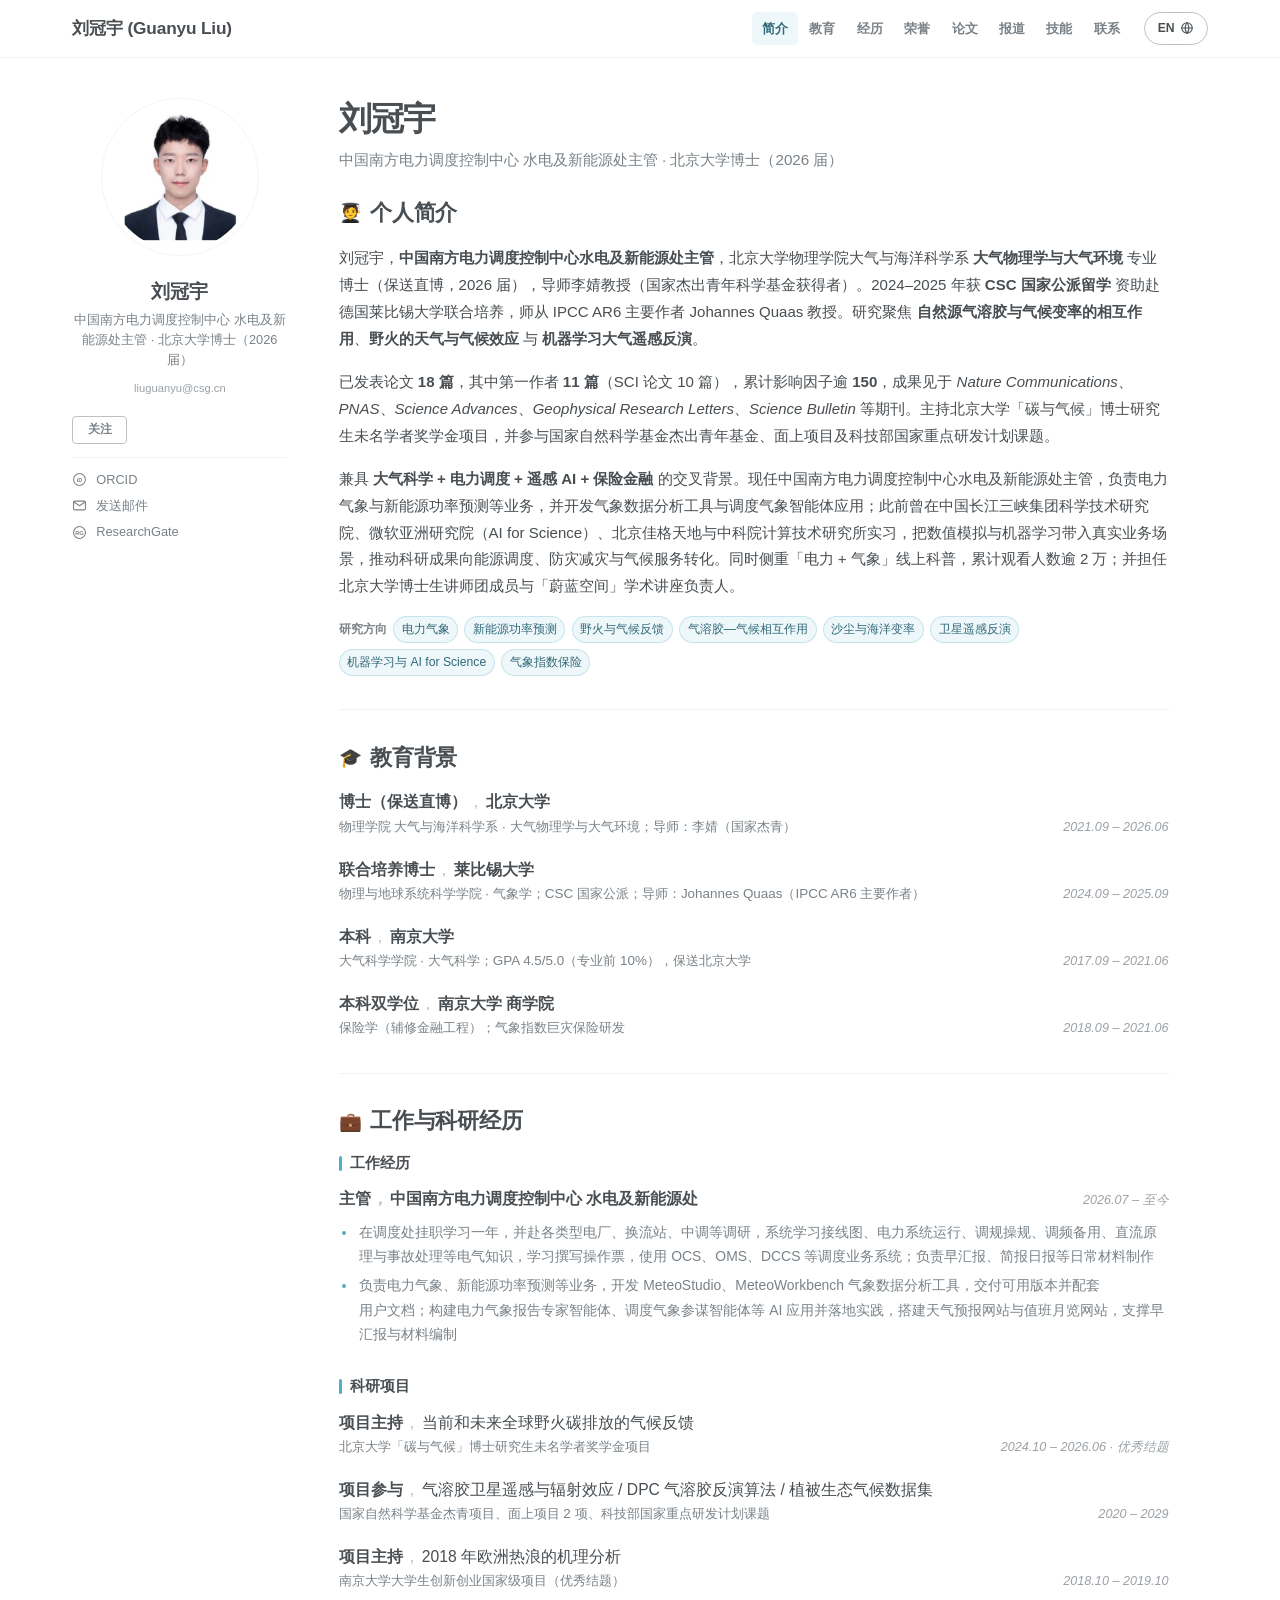
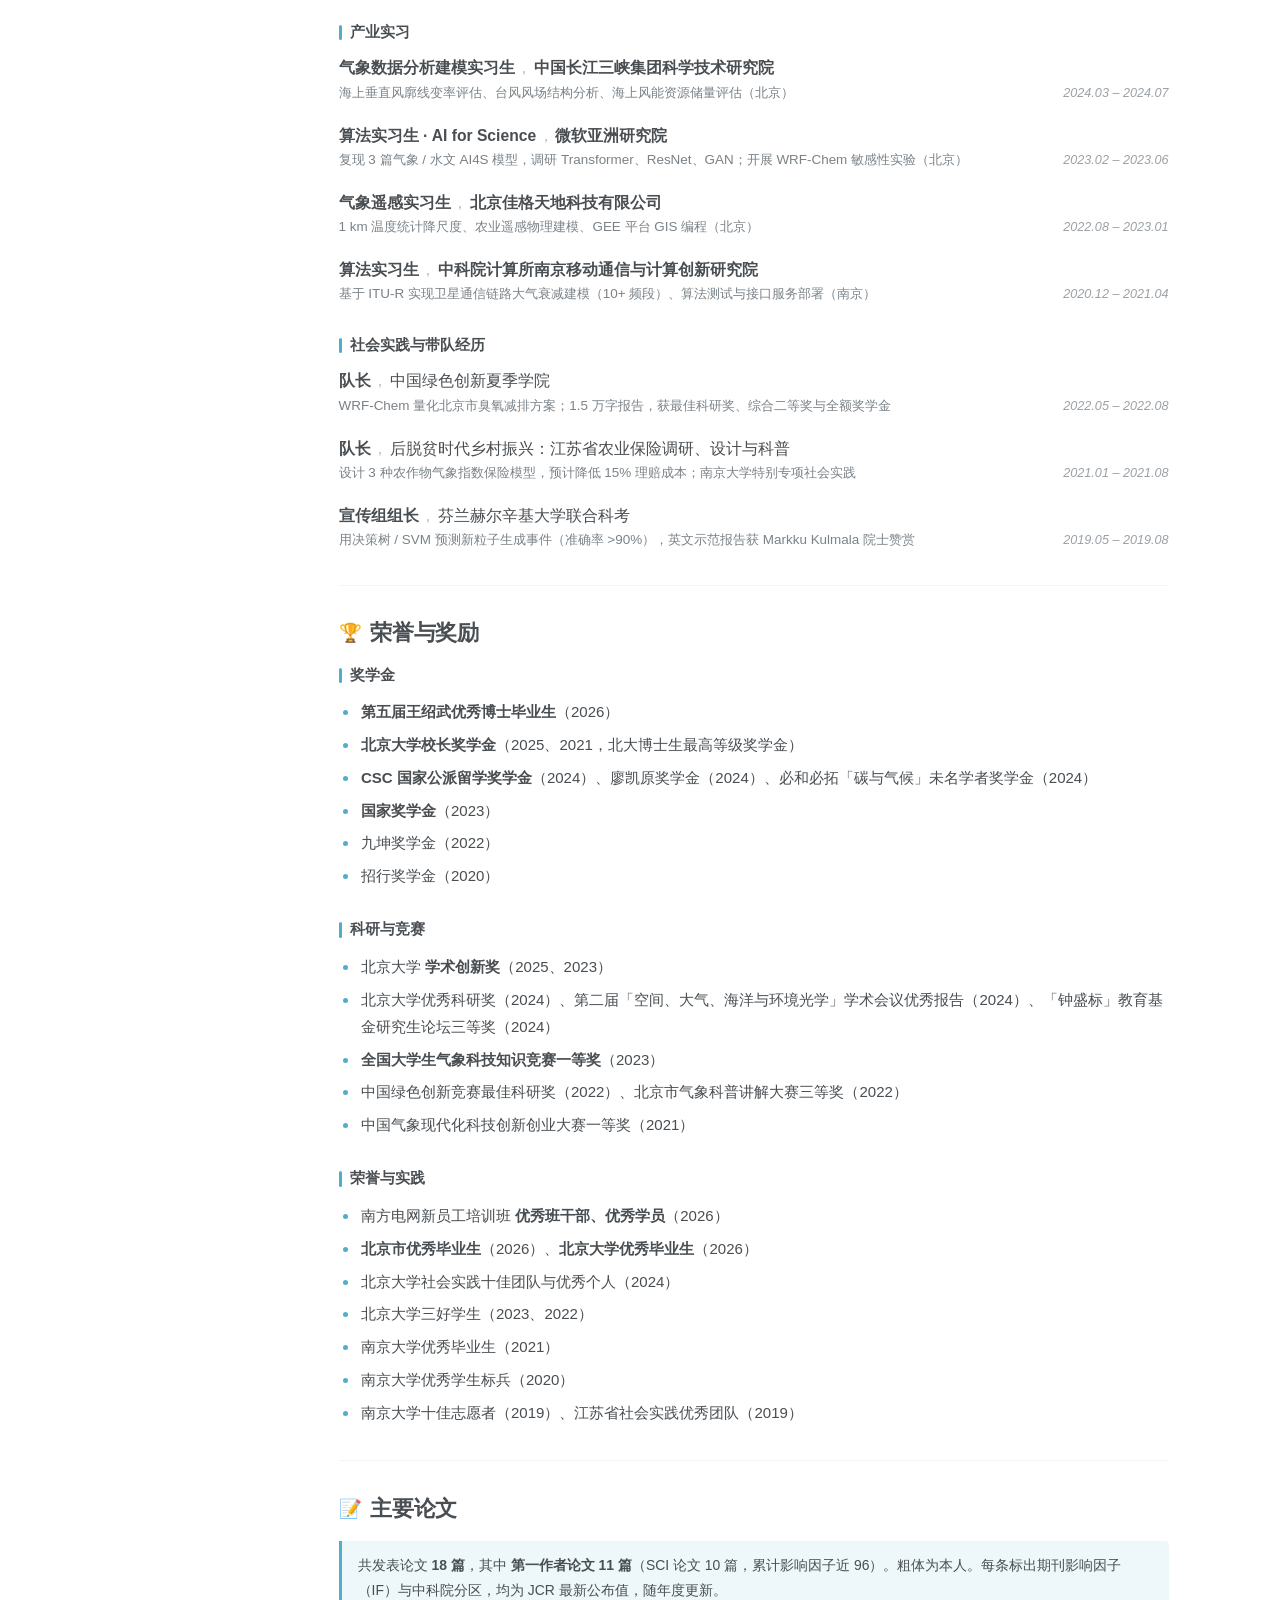
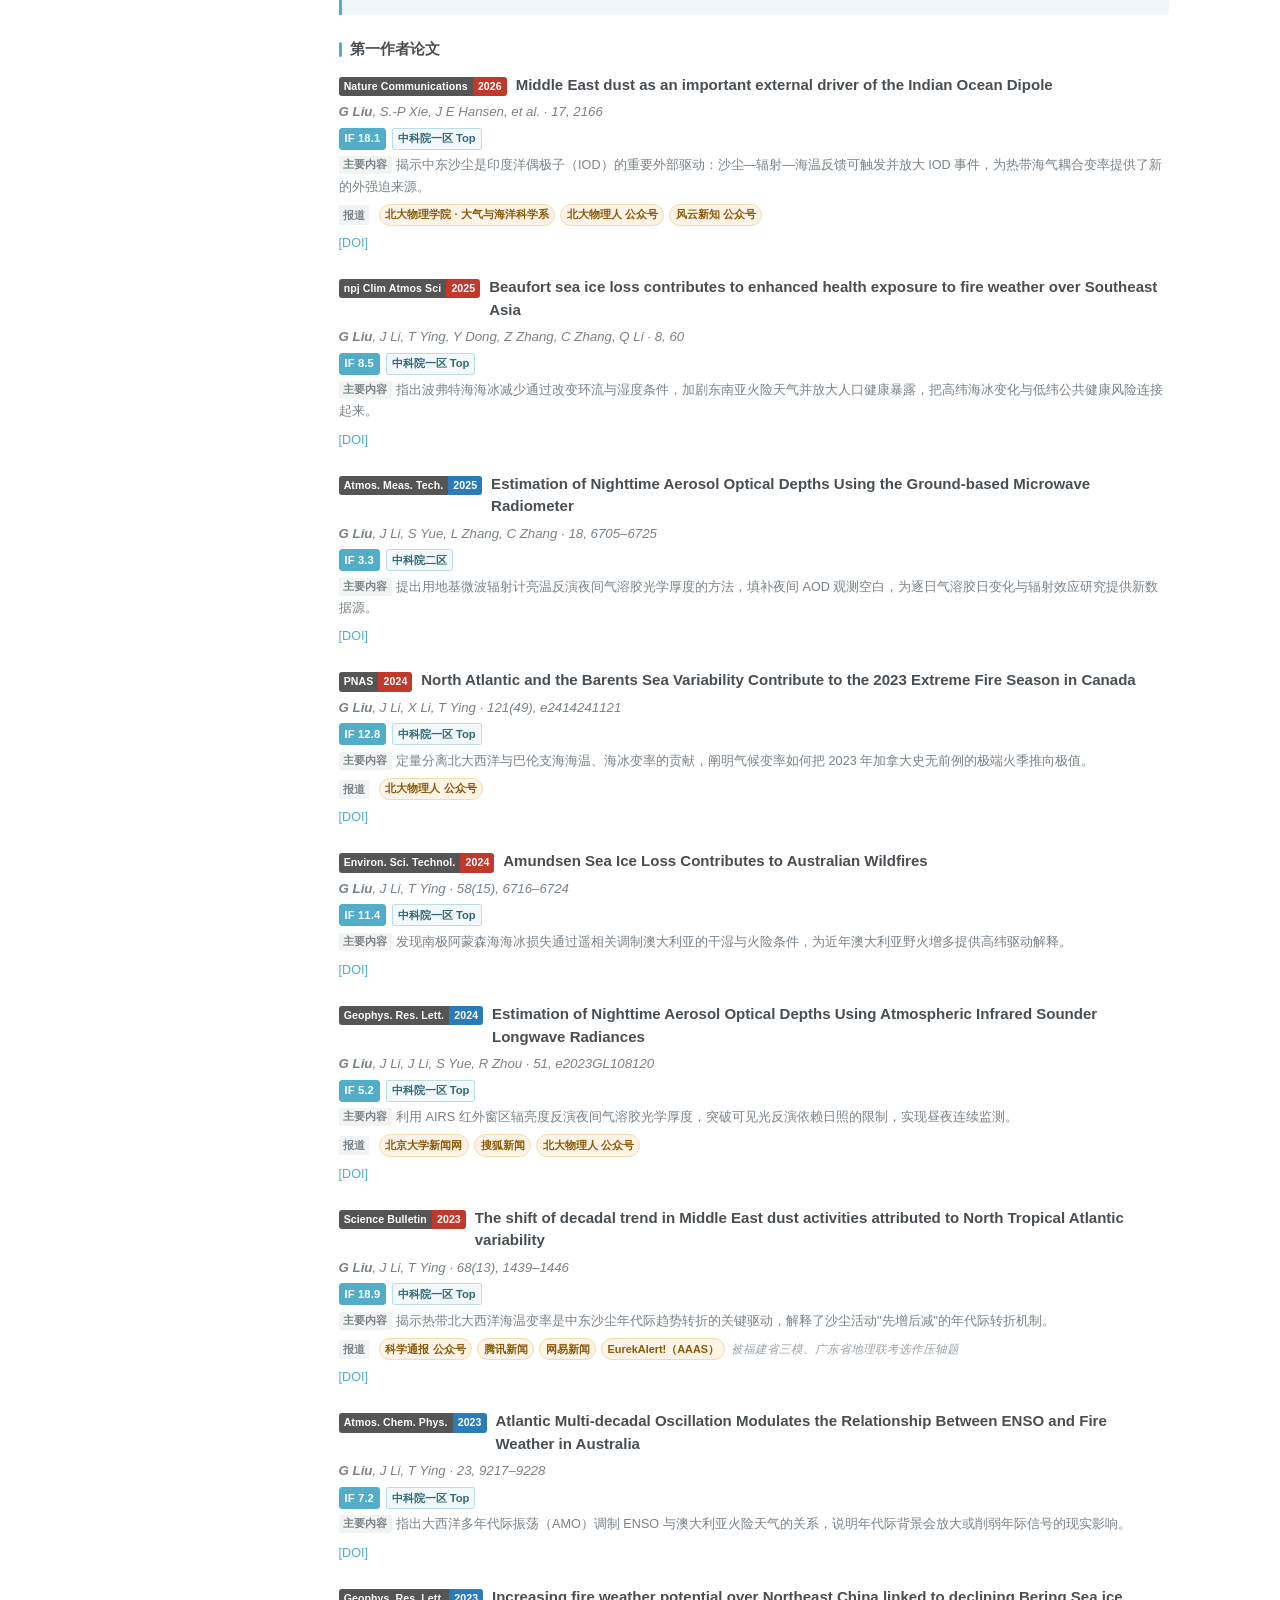
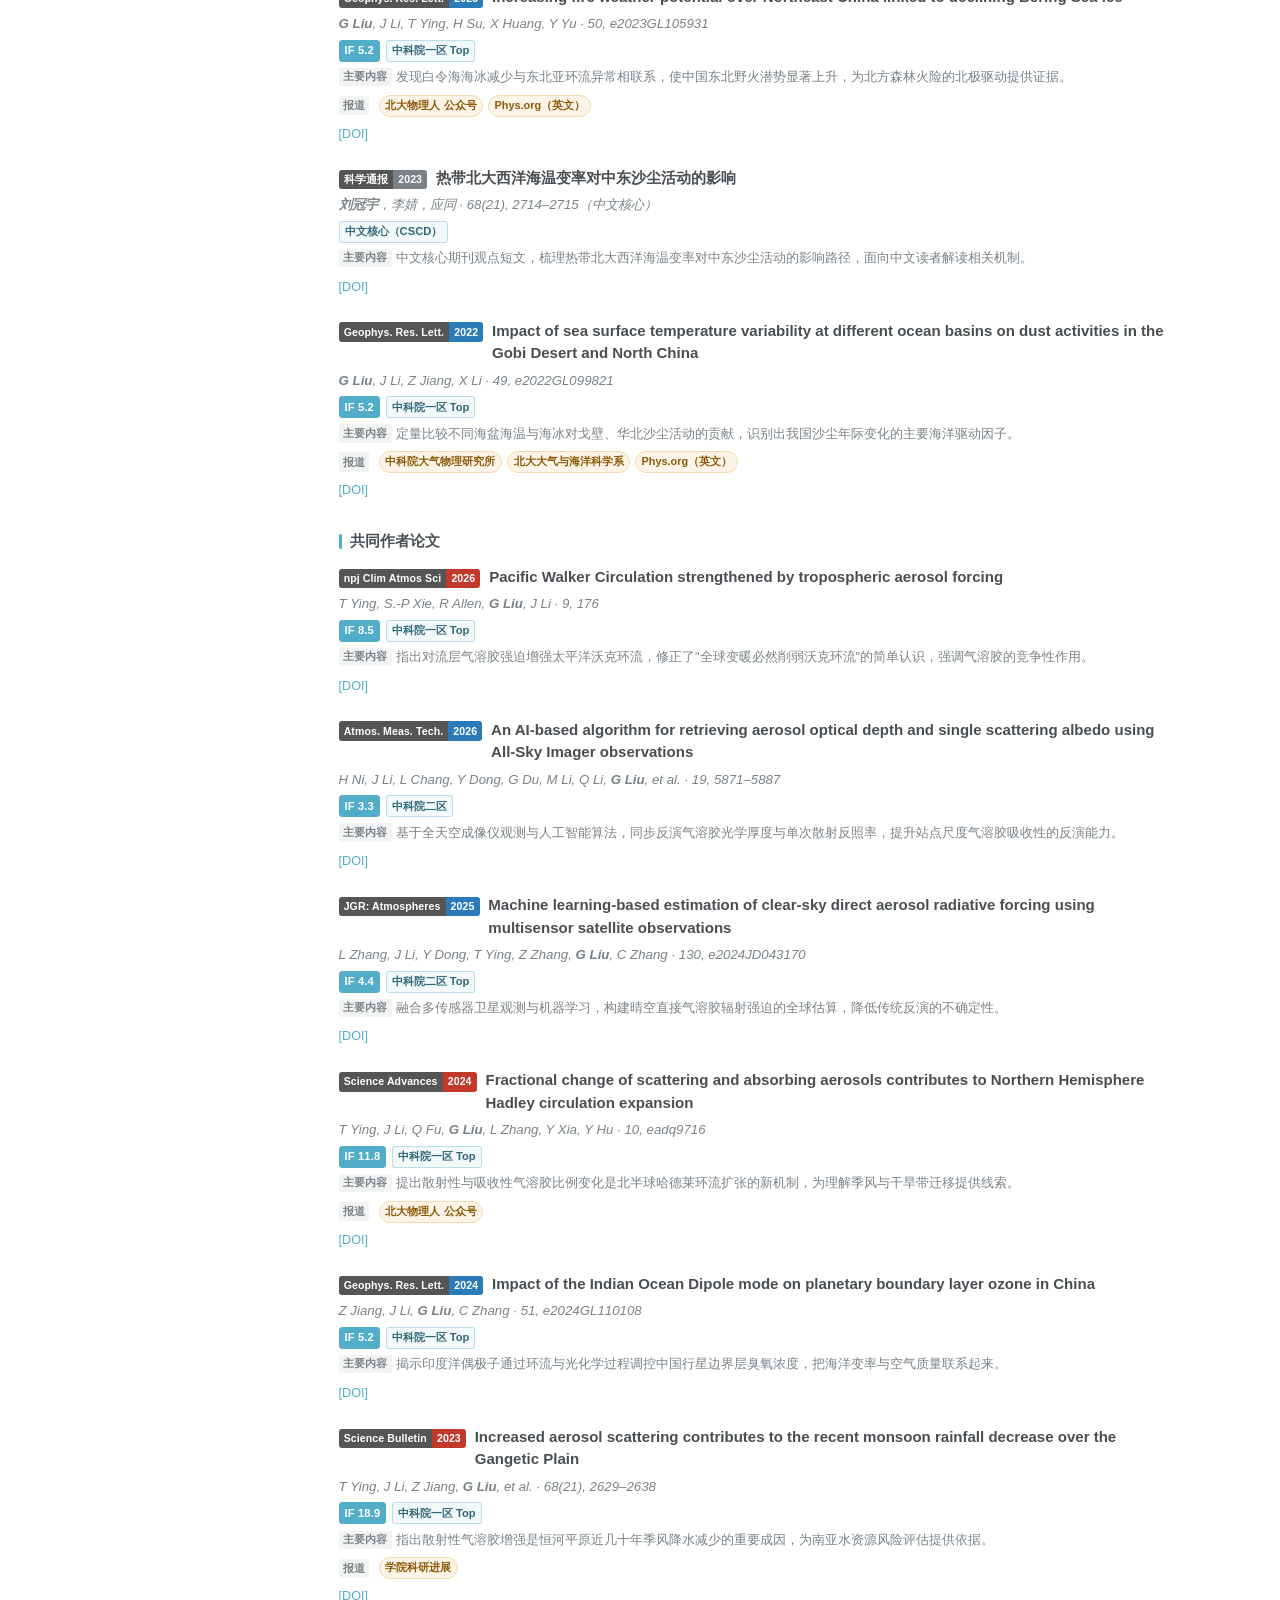
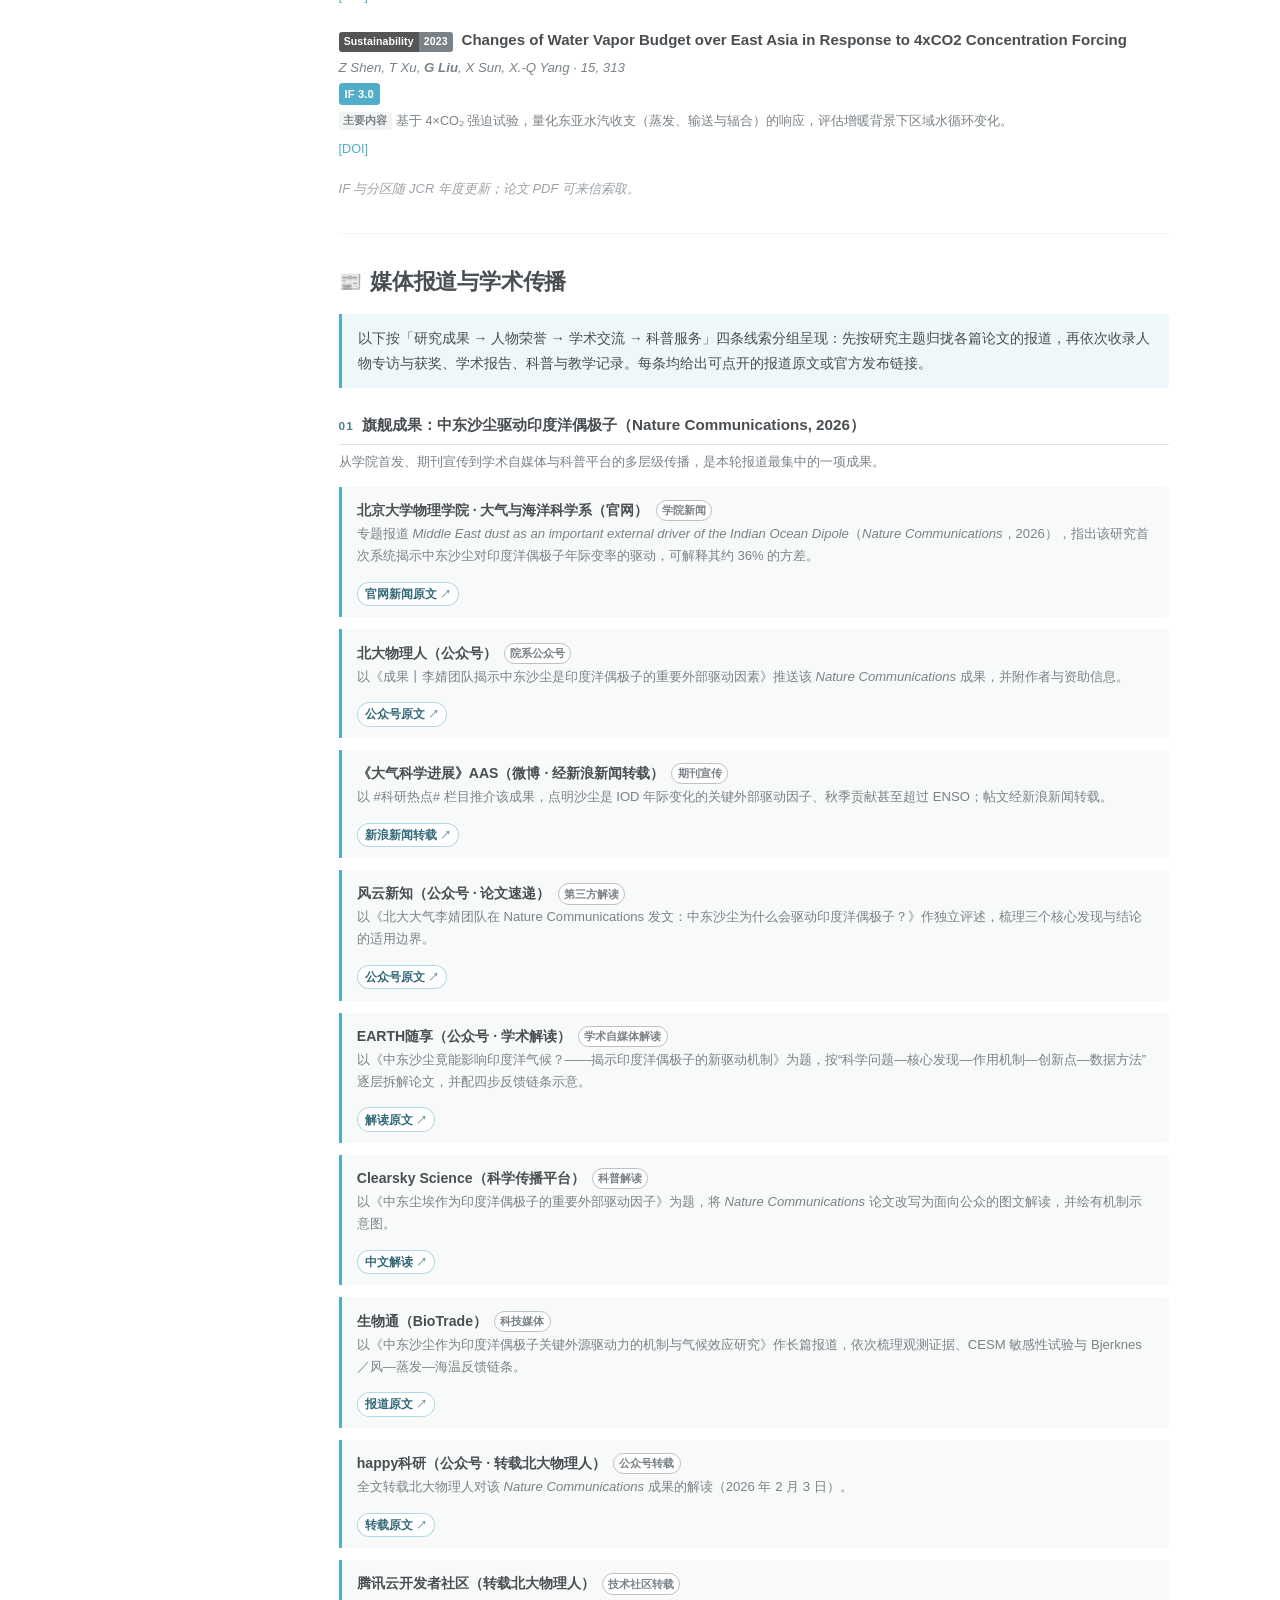
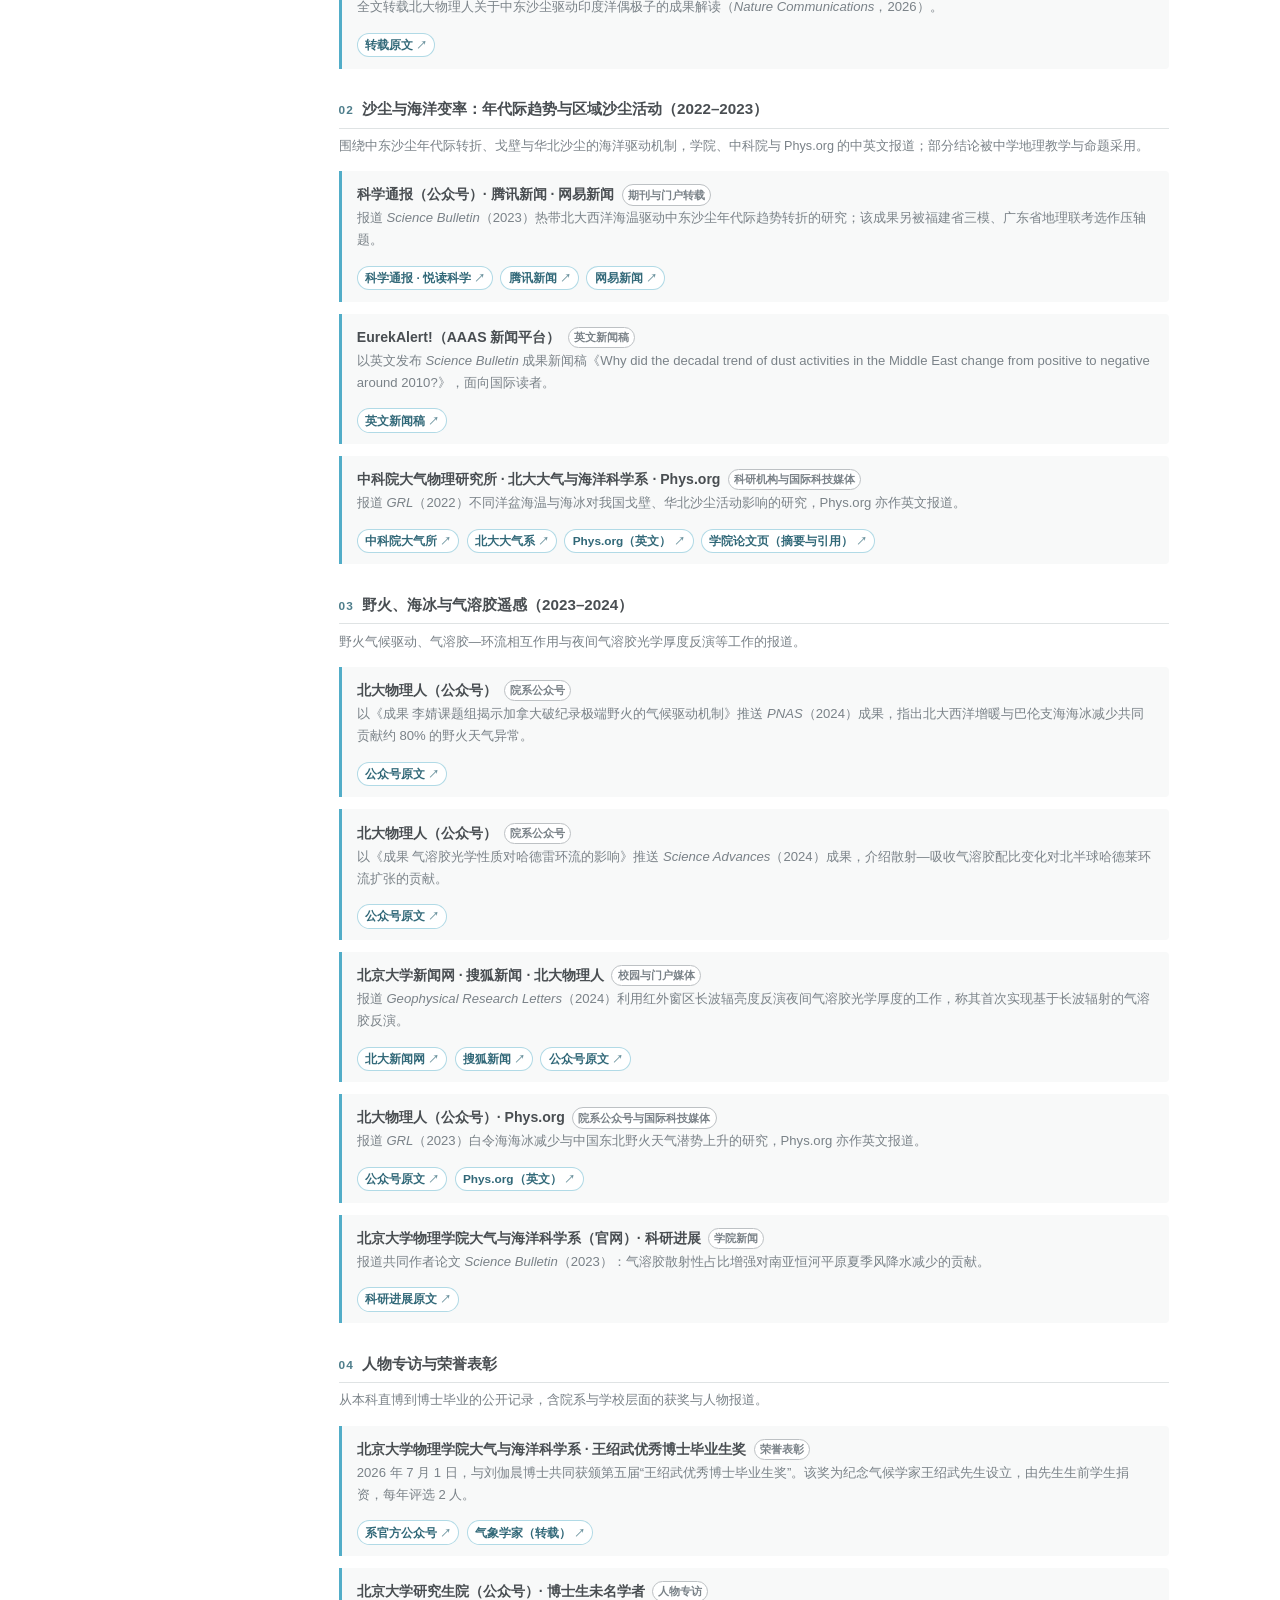
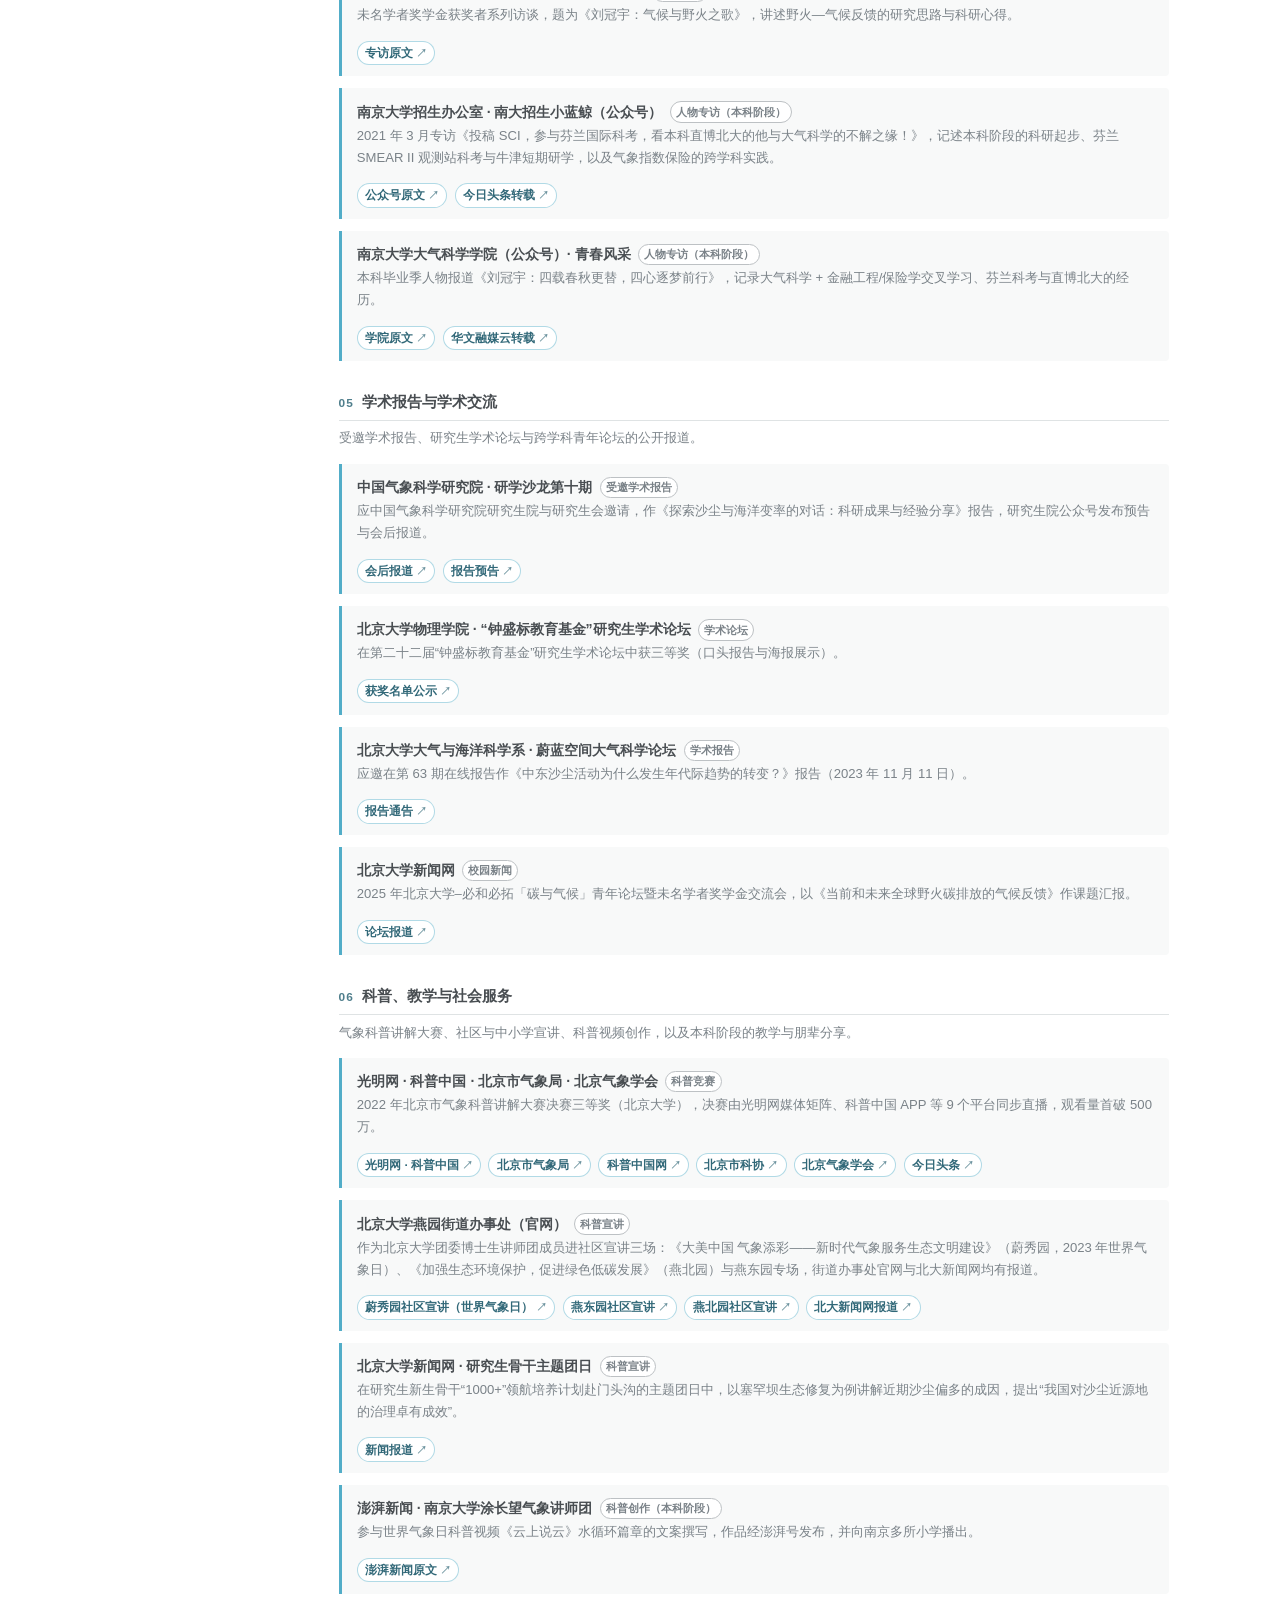
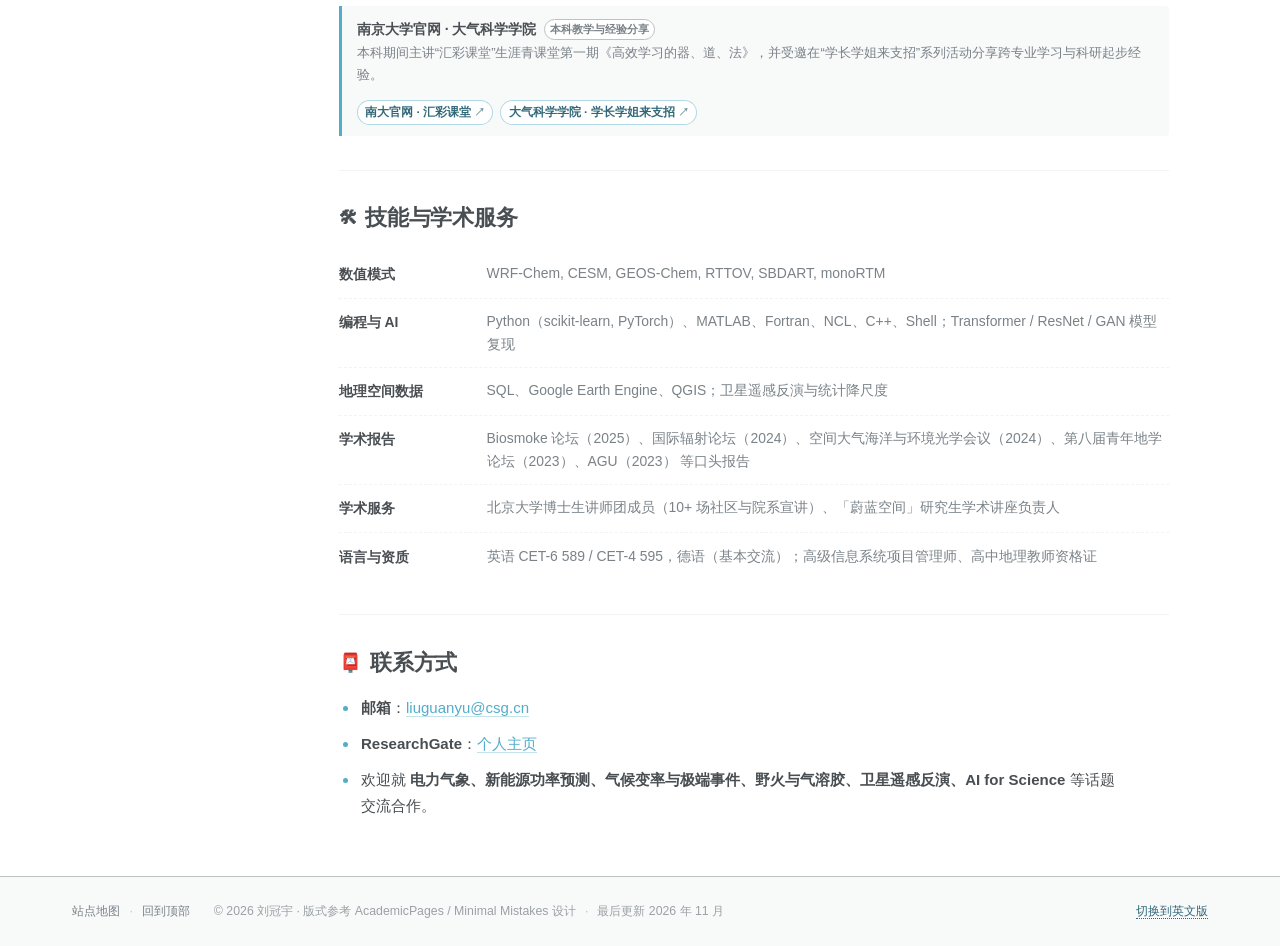
==== index.html @ e8639aae "Regroup media coverage into 6 themed sections; add AAS, BioTrade, EARTH explainer Media section now " ====
<!doctype html>
<html lang="zh-CN" data-lang="zh">
<head>
<meta charset="utf-8">
<meta name="viewport" content="width=device-width, initial-scale=1">
<title>刘冠宇 (Guanyu Liu) | 大气科学博士 · 电力气象与新能源功率预测 · 北京大学</title>
<meta name="description" content="刘冠宇，中国南方电力调度控制中心水电及新能源处主管，北京大学大气物理学与大气环境博士。研究电力气象、新能源功率预测、野火与气候反馈、气溶胶—气候相互作用、中东沙尘与印度洋偶极子、夜间气溶胶遥感反演与 AI for Science；在 Nature Communications、PNAS、Science Advances、Science Bulletin 等发表论文 18 篇。">
<meta name="author" content="刘冠宇 (Guanyu Liu)">
<meta name="keywords" content="刘冠宇, Guanyu Liu, 北京大学, 大气科学, 大气物理学, 中国南方电力调度控制中心, 南方电网, 电力气象, 新能源功率预测, 水电, 野火, 火险天气, 气溶胶, 沙尘, 中东沙尘, 印度洋偶极子, IOD, 气溶胶光学厚度, AOD, 单次散射反照率, 卫星遥感反演, 微波辐射计, 气候变化, 极端事件, 机器学习, 人工智能, AI for Science, 气象指数保险, 莱比锡大学, 南京大学">
<meta name="robots" content="index, follow, max-snippet:-1, max-image-preview:large">
<meta name="applicable-device" content="pc,mobile">
<link rel="alternate" hreflang="zh-CN" href="https://guanyuliu0818.github.io/resume/">
<link rel="alternate" hreflang="en" href="https://guanyuliu0818.github.io/resume/en.html">
<link rel="alternate" hreflang="x-default" href="https://guanyuliu0818.github.io/resume/">
<link rel="me" href="https://orcid.org/0000-0002-2202-4746">
<link rel="me" href="https://www.researchgate.net/profile/Guanyu-Liu-4?ev=hdr_xprf">
<link rel="canonical" href="https://guanyuliu0818.github.io/resume/">
<meta property="og:url" content="https://guanyuliu0818.github.io/resume/">
<meta property="og:image" content="https://guanyuliu0818.github.io/resume/assets/avatar.svg">
<meta name="twitter:image" content="https://guanyuliu0818.github.io/resume/assets/avatar.svg">
<meta property="og:type" content="profile">
<meta property="og:site_name" content="刘冠宇 (Guanyu Liu)">
<meta property="og:locale" content="zh_CN">
<meta property="og:locale:alternate" content="en_US">
<meta property="og:title" content="刘冠宇 (Guanyu Liu) | 大气科学博士 · 电力气象与新能源功率预测 · 北京大学">
<meta property="og:description" content="刘冠宇，中国南方电力调度控制中心水电及新能源处主管，北京大学大气物理学与大气环境博士。研究电力气象、新能源功率预测、野火与气候反馈、气溶胶—气候相互作用、中东沙尘与印度洋偶极子、夜间气溶胶遥感反演与 AI for Science；在 Nature Communications、PNAS、Science Advances、Science Bulletin 等发表论文 18 篇。">
<meta property="profile:first_name" content="冠宇">
<meta property="profile:last_name" content="刘">
<meta name="twitter:card" content="summary">
<meta name="twitter:title" content="刘冠宇 (Guanyu Liu) | 大气科学博士 · 电力气象与新能源功率预测 · 北京大学">
<meta name="twitter:description" content="刘冠宇，中国南方电力调度控制中心水电及新能源处主管，北京大学大气物理学与大气环境博士。研究电力气象、新能源功率预测、野火与气候反馈、气溶胶—气候相互作用、中东沙尘与印度洋偶极子、夜间气溶胶遥感反演与 AI for Science；在 Nature Communications、PNAS、Science Advances、Science Bulletin 等发表论文 18 篇。">
<link rel="icon" type="image/svg+xml" href="assets/favicon.svg">
<link rel="stylesheet" href="assets/style.css">
<script type="application/ld+json">{"@context":"https://schema.org","@type":"Person","@id":"https://guanyuliu0818.github.io/resume/#person","name":"刘冠宇","alternateName":"Guanyu Liu","description":"刘冠宇，中国南方电力调度控制中心水电及新能源处主管，北京大学大气物理学与大气环境博士。研究电力气象、新能源功率预测、野火与气候反馈、气溶胶—气候相互作用、中东沙尘与印度洋偶极子、夜间气溶胶遥感反演与 AI for Science；在 Nature Communications、PNAS、Science Advances、Science Bulletin 等发表论文 18 篇。","jobTitle":"水电及新能源处主管","affiliation":{"@type":"Organization","name":"中国南方电力调度控制中心"},"worksFor":{"@type":"Organization","name":"中国南方电力调度控制中心"},"alumniOf":[{"@type":"CollegeOrUniversity","name":"北京大学"},{"@type":"CollegeOrUniversity","name":"莱比锡大学"},{"@type":"CollegeOrUniversity","name":"南京大学"},{"@type":"CollegeOrUniversity","name":"南京大学 商学院"}],"knowsAbout":["Power meteorology","Renewable-energy power forecasting","Atmospheric physics","Wildfire and climate feedbacks","Aerosol-climate interactions","Satellite remote sensing","Machine learning","AI for Science"],"sameAs":["https://orcid.org/0000-0002-2202-4746","https://www.researchgate.net/profile/Guanyu-Liu-4?ev=hdr_xprf"],"email":"mailto:liuguanyu@csg.cn","url":"https://guanyuliu0818.github.io/resume/","image":"https://guanyuliu0818.github.io/resume/assets/avatar.svg","award":["第五届王绍武优秀博士毕业生（2026）","北京大学校长奖学金（2025、2021）","国家奖学金（2023）","北京市优秀毕业生（2026）"]}</script>
<script type="application/ld+json">{"@context":"https://schema.org","@type":"ItemList","name":"论文成果","numberOfItems":18,"itemListElement":[{"@type":"ScholarlyArticle","position":1,"name":"Middle East dust as an important external driver of the Indian Ocean Dipole","headline":"Middle East dust as an important external driver of the Indian Ocean Dipole","author":{"@type":"Person","name":"刘冠宇"},"isPartOf":{"@type":"Periodical","name":"Nature Communications"},"datePublished":"2026","abstract":"揭示中东沙尘是印度洋偶极子（IOD）的重要外部驱动：沙尘—辐射—海温反馈可触发并放大 IOD 事件，为热带海气耦合变率提供了新的外强迫来源。","identifier":"https://doi.org/10.1038/s41467-026-68842-1","url":"https://doi.org/10.1038/s41467-026-68842-1","sameAs":"https://doi.org/10.1038/s41467-026-68842-1","additionalProperty":{"@type":"PropertyValue","name":"Impact Factor","value":"18.1"}},{"@type":"ScholarlyArticle","position":2,"name":"Beaufort sea ice loss contributes to enhanced health exposure to fire weather over Southeast Asia","headline":"Beaufort sea ice loss contributes to enhanced health exposure to fire weather over Southeast Asia","author":{"@type":"Person","name":"刘冠宇"},"isPartOf":{"@type":"Periodical","name":"npj Clim Atmos Sci"},"datePublished":"2025","abstract":"指出波弗特海海冰减少通过改变环流与湿度条件，加剧东南亚火险天气并放大人口健康暴露，把高纬海冰变化与低纬公共健康风险连接起来。","identifier":"https://doi.org/10.1038/s41612-025-00954-9","url":"https://doi.org/10.1038/s41612-025-00954-9","sameAs":"https://doi.org/10.1038/s41612-025-00954-9","additionalProperty":{"@type":"PropertyValue","name":"Impact Factor","value":"8.5"}},{"@type":"ScholarlyArticle","position":3,"name":"Estimation of Nighttime Aerosol Optical Depths Using the Ground-based Microwave Radiometer","headline":"Estimation of Nighttime Aerosol Optical Depths Using the Ground-based Microwave Radiometer","author":{"@type":"Person","name":"刘冠宇"},"isPartOf":{"@type":"Periodical","name":"Atmos. Meas. Tech."},"datePublished":"2025","abstract":"提出用地基微波辐射计亮温反演夜间气溶胶光学厚度的方法，填补夜间 AOD 观测空白，为逐日气溶胶日变化与辐射效应研究提供新数据源。","identifier":"https://doi.org/10.5194/amt-18-6705-2025","url":"https://doi.org/10.5194/amt-18-6705-2025","sameAs":"https://doi.org/10.5194/amt-18-6705-2025","additionalProperty":{"@type":"PropertyValue","name":"Impact Factor","value":"3.3"}},{"@type":"ScholarlyArticle","position":4,"name":"North Atlantic and the Barents Sea Variability Contribute to the 2023 Extreme Fire Season in Canada","headline":"North Atlantic and the Barents Sea Variability Contribute to the 2023 Extreme Fire Season in Canada","author":{"@type":"Person","name":"刘冠宇"},"isPartOf":{"@type":"Periodical","name":"PNAS"},"datePublished":"2024","abstract":"定量分离北大西洋与巴伦支海海温、海冰变率的贡献，阐明气候变率如何把 2023 年加拿大史无前例的极端火季推向极值。","identifier":"https://doi.org/10.1073/pnas.2414241121","url":"https://doi.org/10.1073/pnas.2414241121","sameAs":"https://doi.org/10.1073/pnas.2414241121","additionalProperty":{"@type":"PropertyValue","name":"Impact Factor","value":"12.8"}},{"@type":"ScholarlyArticle","position":5,"name":"Amundsen Sea Ice Loss Contributes to Australian Wildfires","headline":"Amundsen Sea Ice Loss Contributes to Australian Wildfires","author":{"@type":"Person","name":"刘冠宇"},"isPartOf":{"@type":"Periodical","name":"Environ. Sci. Technol."},"datePublished":"2024","abstract":"发现南极阿蒙森海海冰损失通过遥相关调制澳大利亚的干湿与火险条件，为近年澳大利亚野火增多提供高纬驱动解释。","identifier":"https://doi.org/10.1021/acs.est.4c00051","url":"https://doi.org/10.1021/acs.est.4c00051","sameAs":"https://doi.org/10.1021/acs.est.4c00051","additionalProperty":{"@type":"PropertyValue","name":"Impact Factor","value":"11.4"}},{"@type":"ScholarlyArticle","position":6,"name":"Estimation of Nighttime Aerosol Optical Depths Using Atmospheric Infrared Sounder Longwave Radiances","headline":"Estimation of Nighttime Aerosol Optical Depths Using Atmospheric Infrared Sounder Longwave Radiances","author":{"@type":"Person","name":"刘冠宇"},"isPartOf":{"@type":"Periodical","name":"Geophys. Res. Lett."},"datePublished":"2024","abstract":"利用 AIRS 红外窗区辐亮度反演夜间气溶胶光学厚度，突破可见光反演依赖日照的限制，实现昼夜连续监测。","identifier":"https://doi.org/10.1029/2023GL108120","url":"https://doi.org/10.1029/2023GL108120","sameAs":"https://doi.org/10.1029/2023GL108120","additionalProperty":{"@type":"PropertyValue","name":"Impact Factor","value":"5.2"}},{"@type":"ScholarlyArticle","position":7,"name":"The shift of decadal trend in Middle East dust activities attributed to North Tropical Atlantic variability","headline":"The shift of decadal trend in Middle East dust activities attributed to North Tropical Atlantic variability","author":{"@type":"Person","name":"刘冠宇"},"isPartOf":{"@type":"Periodical","name":"Science Bulletin"},"datePublished":"2023","abstract":"揭示热带北大西洋海温变率是中东沙尘年代际趋势转折的关键驱动，解释了沙尘活动\"先增后减\"的年代际转折机制。","identifier":"https://doi.org/10.1016/j.scib.2023.05.031","url":"https://doi.org/10.1016/j.scib.2023.05.031","sameAs":"https://doi.org/10.1016/j.scib.2023.05.031","additionalProperty":{"@type":"PropertyValue","name":"Impact Factor","value":"18.9"}},{"@type":"ScholarlyArticle","position":8,"name":"Atlantic Multi-decadal Oscillation Modulates the Relationship Between ENSO and Fire Weather in Australia","headline":"Atlantic Multi-decadal Oscillation Modulates the Relationship Between ENSO and Fire Weather in Australia","author":{"@type":"Person","name":"刘冠宇"},"isPartOf":{"@type":"Periodical","name":"Atmos. Chem. Phys."},"datePublished":"2023","abstract":"指出大西洋多年代际振荡（AMO）调制 ENSO 与澳大利亚火险天气的关系，说明年代际背景会放大或削弱年际信号的现实影响。","identifier":"https://doi.org/10.5194/acp-23-9217-2023","url":"https://doi.org/10.5194/acp-23-9217-2023","sameAs":"https://doi.org/10.5194/acp-23-9217-2023","additionalProperty":{"@type":"PropertyValue","name":"Impact Factor","value":"7.2"}},{"@type":"ScholarlyArticle","position":9,"name":"Increasing fire weather potential over Northeast China linked to declining Bering Sea ice","headline":"Increasing fire weather potential over Northeast China linked to declining Bering Sea ice","author":{"@type":"Person","name":"刘冠宇"},"isPartOf":{"@type":"Periodical","name":"Geophys. Res. Lett."},"datePublished":"2023","abstract":"发现白令海海冰减少与东北亚环流异常相联系，使中国东北野火潜势显著上升，为北方森林火险的北极驱动提供证据。","identifier":"https://doi.org/10.1029/2023GL105931","url":"https://doi.org/10.1029/2023GL105931","sameAs":"https://doi.org/10.1029/2023GL105931","additionalProperty":{"@type":"PropertyValue","name":"Impact Factor","value":"5.2"}},{"@type":"ScholarlyArticle","position":10,"name":"热带北大西洋海温变率对中东沙尘活动的影响","headline":"热带北大西洋海温变率对中东沙尘活动的影响","author":{"@type":"Person","name":"刘冠宇"},"isPartOf":{"@type":"Periodical","name":"科学通报"},"datePublished":"2023","abstract":"中文核心期刊观点短文，梳理热带北大西洋海温变率对中东沙尘活动的影响路径，面向中文读者解读相关机制。","identifier":"https://doi.org/10.1360/tb-2023-0457","url":"https://doi.org/10.1360/tb-2023-0457","sameAs":"https://doi.org/10.1360/tb-2023-0457"},{"@type":"ScholarlyArticle","position":11,"name":"Impact of sea surface temperature variability at different ocean basins on dust activities in the Gobi Desert and North China","headline":"Impact of sea surface temperature variability at different ocean basins on dust activities in the Gobi Desert and North China","author":{"@type":"Person","name":"刘冠宇"},"isPartOf":{"@type":"Periodical","name":"Geophys. Res. Lett."},"datePublished":"2022","abstract":"定量比较不同海盆海温与海冰对戈壁、华北沙尘活动的贡献，识别出我国沙尘年际变化的主要海洋驱动因子。","identifier":"https://doi.org/10.1029/2022GL099821","url":"https://doi.org/10.1029/2022GL099821","sameAs":"https://doi.org/10.1029/2022GL099821","additionalProperty":{"@type":"PropertyValue","name":"Impact Factor","value":"5.2"}},{"@type":"ScholarlyArticle","position":12,"name":"Pacific Walker Circulation strengthened by tropospheric aerosol forcing","headline":"Pacific Walker Circulation strengthened by tropospheric aerosol forcing","author":{"@type":"Person","name":"刘冠宇"},"isPartOf":{"@type":"Periodical","name":"npj Clim Atmos Sci"},"datePublished":"2026","abstract":"指出对流层气溶胶强迫增强太平洋沃克环流，修正了\"全球变暖必然削弱沃克环流\"的简单认识，强调气溶胶的竞争性作用。","identifier":"https://doi.org/10.1038/s41612-026-01442-4","url":"https://doi.org/10.1038/s41612-026-01442-4","sameAs":"https://doi.org/10.1038/s41612-026-01442-4","additionalProperty":{"@type":"PropertyValue","name":"Impact Factor","value":"8.5"}},{"@type":"ScholarlyArticle","position":13,"name":"An AI-based algorithm for retrieving aerosol optical depth and single scattering albedo using All-Sky Imager observations","headline":"An AI-based algorithm for retrieving aerosol optical depth and single scattering albedo using All-Sky Imager observations","author":{"@type":"Person","name":"刘冠宇"},"isPartOf":{"@type":"Periodical","name":"Atmos. Meas. Tech."},"datePublished":"2026","abstract":"基于全天空成像仪观测与人工智能算法，同步反演气溶胶光学厚度与单次散射反照率，提升站点尺度气溶胶吸收性的反演能力。","identifier":"https://doi.org/10.5194/amt-19-5871-2026","url":"https://doi.org/10.5194/amt-19-5871-2026","sameAs":"https://doi.org/10.5194/amt-19-5871-2026","additionalProperty":{"@type":"PropertyValue","name":"Impact Factor","value":"3.3"}},{"@type":"ScholarlyArticle","position":14,"name":"Machine learning-based estimation of clear-sky direct aerosol radiative forcing using multisensor satellite observations","headline":"Machine learning-based estimation of clear-sky direct aerosol radiative forcing using multisensor satellite observations","author":{"@type":"Person","name":"刘冠宇"},"isPartOf":{"@type":"Periodical","name":"JGR: Atmospheres"},"datePublished":"2025","abstract":"融合多传感器卫星观测与机器学习，构建晴空直接气溶胶辐射强迫的全球估算，降低传统反演的不确定性。","identifier":"https://doi.org/10.1029/2024JD043170","url":"https://doi.org/10.1029/2024JD043170","sameAs":"https://doi.org/10.1029/2024JD043170","additionalProperty":{"@type":"PropertyValue","name":"Impact Factor","value":"4.4"}},{"@type":"ScholarlyArticle","position":15,"name":"Fractional change of scattering and absorbing aerosols contributes to Northern Hemisphere Hadley circulation expansion","headline":"Fractional change of scattering and absorbing aerosols contributes to Northern Hemisphere Hadley circulation expansion","author":{"@type":"Person","name":"刘冠宇"},"isPartOf":{"@type":"Periodical","name":"Science Advances"},"datePublished":"2024","abstract":"提出散射性与吸收性气溶胶比例变化是北半球哈德莱环流扩张的新机制，为理解季风与干旱带迁移提供线索。","identifier":"https://doi.org/10.1126/sciadv.adq9716","url":"https://doi.org/10.1126/sciadv.adq9716","sameAs":"https://doi.org/10.1126/sciadv.adq9716","additionalProperty":{"@type":"PropertyValue","name":"Impact Factor","value":"11.8"}},{"@type":"ScholarlyArticle","position":16,"name":"Impact of the Indian Ocean Dipole mode on planetary boundary layer ozone in China","headline":"Impact of the Indian Ocean Dipole mode on planetary boundary layer ozone in China","author":{"@type":"Person","name":"刘冠宇"},"isPartOf":{"@type":"Periodical","name":"Geophys. Res. Lett."},"datePublished":"2024","abstract":"揭示印度洋偶极子通过环流与光化学过程调控中国行星边界层臭氧浓度，把海洋变率与空气质量联系起来。","identifier":"https://doi.org/10.1029/2024GL110108","url":"https://doi.org/10.1029/2024GL110108","sameAs":"https://doi.org/10.1029/2024GL110108","additionalProperty":{"@type":"PropertyValue","name":"Impact Factor","value":"5.2"}},{"@type":"ScholarlyArticle","position":17,"name":"Increased aerosol scattering contributes to the recent monsoon rainfall decrease over the Gangetic Plain","headline":"Increased aerosol scattering contributes to the recent monsoon rainfall decrease over the Gangetic Plain","author":{"@type":"Person","name":"刘冠宇"},"isPartOf":{"@type":"Periodical","name":"Science Bulletin"},"datePublished":"2023","abstract":"指出散射性气溶胶增强是恒河平原近几十年季风降水减少的重要成因，为南亚水资源风险评估提供依据。","identifier":"https://doi.org/10.1016/j.scib.2023.08.052","url":"https://doi.org/10.1016/j.scib.2023.08.052","sameAs":"https://doi.org/10.1016/j.scib.2023.08.052","additionalProperty":{"@type":"PropertyValue","name":"Impact Factor","value":"18.9"}},{"@type":"ScholarlyArticle","position":18,"name":"Changes of Water Vapor Budget over East Asia in Response to 4xCO2 Concentration Forcing","headline":"Changes of Water Vapor Budget over East Asia in Response to 4xCO2 Concentration Forcing","author":{"@type":"Person","name":"刘冠宇"},"isPartOf":{"@type":"Periodical","name":"Sustainability"},"datePublished":"2023","abstract":"基于 4×CO₂ 强迫试验，量化东亚水汽收支（蒸发、输送与辐合）的响应，评估增暖背景下区域水循环变化。","identifier":"https://doi.org/10.3390/su15010313","url":"https://doi.org/10.3390/su15010313","sameAs":"https://doi.org/10.3390/su15010313","additionalProperty":{"@type":"PropertyValue","name":"Impact Factor","value":"3.0"}}]}</script>
</head>
<body id="top">

<div class="masthead">
  <div class="masthead__inner-wrap">
    <nav class="greedy-nav" id="site-nav" aria-label="Main navigation">
      <a class="site-title" href="#top">刘冠宇 (Guanyu Liu)</a>
      <button class="nav-toggle" type="button" aria-expanded="false" aria-controls="nav-links" aria-label="Menu"><span class="navicon"></span></button>
      <ul class="visible-links" id="nav-links">
              <li class="masthead__menu-item"><a href="#biography">简介</a></li>
              <li class="masthead__menu-item"><a href="#education">教育</a></li>
              <li class="masthead__menu-item"><a href="#experience">经历</a></li>
              <li class="masthead__menu-item"><a href="#awards">荣誉</a></li>
              <li class="masthead__menu-item"><a href="#papers">论文</a></li>
              <li class="masthead__menu-item"><a href="#media">报道</a></li>
              <li class="masthead__menu-item"><a href="#skills">技能</a></li>
              <li class="masthead__menu-item"><a href="#contact">联系</a></li>
      </ul>
      <a class="lang-switch" href="en.html" data-langlink title="切换到英文版">
        EN
        <svg viewBox="0 0 24 24" width="14" height="14" fill="none" stroke="currentColor" stroke-width="1.8" stroke-linecap="round" stroke-linejoin="round" aria-hidden="true"><circle cx="12" cy="12" r="9"/><path d="M3 12h18M12 3a15 15 0 0 1 0 18 15 15 0 0 1 0-18Z"/></svg>
      </a>
    </nav>
  </div>
</div>

<div id="main" role="main">
        <div class="sidebar sticky" itemscope itemtype="https://schema.org/Person">
          <div class="author__avatar">
            <img src="assets/avatar.svg" alt="刘冠宇" itemprop="image">
          </div>
          <div class="author__content">
            <h3 class="author__name" itemprop="name">刘冠宇</h3>
            <p class="author__bio">中国南方电力调度控制中心 水电及新能源处主管 · 北京大学博士（2026 届）</p>
            <p class="author__email">liuguanyu@csg.cn</p>
          </div>
          <div class="author__urls-wrapper">
            <button class="btn btn--inverse" type="button" id="follow-toggle" aria-expanded="true" aria-controls="author-links">关注</button>
            <ul class="author__urls social-icons" id="author-links">
              <li><a href="https://orcid.org/0000-0002-2202-4746" target="_blank" rel="noopener noreferrer"><svg class="side-icon" viewBox="0 0 24 24" fill="none" stroke="currentColor" stroke-width="1.7" stroke-linecap="round" stroke-linejoin="round" aria-hidden="true"><circle cx="12" cy="12" r="9.5"/><text x="12" y="15.5" text-anchor="middle" font-size="9" font-weight="700" fill="currentColor" stroke="none">iD</text></svg><span>ORCID</span></a></li>
            <li><a href="mailto:liuguanyu@csg.cn"><svg class="side-icon" viewBox="0 0 24 24" fill="none" stroke="currentColor" stroke-width="1.7" stroke-linecap="round" stroke-linejoin="round" aria-hidden="true"><rect x="2.5" y="5" width="19" height="14" rx="2"/><path d="m3 6.5 9 6 9-6"/></svg><span>发送邮件</span></a></li>
            <li><a href="https://www.researchgate.net/profile/Guanyu-Liu-4?ev=hdr_xprf" target="_blank" rel="noopener noreferrer"><svg class="side-icon" viewBox="0 0 24 24" fill="none" stroke="currentColor" stroke-width="1.7" stroke-linecap="round" stroke-linejoin="round" aria-hidden="true"><circle cx="12" cy="12" r="9.5"/><text x="12" y="15.5" text-anchor="middle" font-size="9" font-weight="700" fill="currentColor" stroke="none">RG</text></svg><span>ResearchGate</span></a></li>
            </ul>
          </div>
        </div>

  <article class="page" itemscope itemtype="https://schema.org/CreativeWork">
    <div class="page__inner-wrap">
      <header class="page__header">
        <h1 class="page__title" itemprop="headline">刘冠宇</h1>
        <p class="page__lead">中国南方电力调度控制中心 水电及新能源处主管 · 北京大学博士（2026 届）</p>
      </header>
      <div class="page__content" itemprop="text">
        <section class="content-section" id="biography">
          <h1 class="section-title"><span class="section-emoji" aria-hidden="true">🧑‍🎓</span>个人简介<a class="section-anchor" href="#biography" aria-label="Link to this section">#</a></h1>
          <div class="section-body">
          <p>刘冠宇，<strong>中国南方电力调度控制中心水电及新能源处主管</strong>，北京大学物理学院大气与海洋科学系 <strong>大气物理学与大气环境</strong> 专业博士（保送直博，2026 届），导师李婧教授（国家杰出青年科学基金获得者）。2024–2025 年获 <strong>CSC 国家公派留学</strong> 资助赴德国莱比锡大学联合培养，师从 IPCC AR6 主要作者 Johannes Quaas 教授。研究聚焦 <strong>自然源气溶胶与气候变率的相互作用</strong>、<strong>野火的天气与气候效应</strong> 与 <strong>机器学习大气遥感反演</strong>。</p>
          <p>已发表论文 <strong>18 篇</strong>，其中第一作者 <strong>11 篇</strong>（SCI 论文 10 篇），累计影响因子逾 <strong>150</strong>，成果见于 <em>Nature Communications</em>、<em>PNAS</em>、<em>Science Advances</em>、<em>Geophysical Research Letters</em>、<em>Science Bulletin</em> 等期刊。主持北京大学「碳与气候」博士研究生未名学者奖学金项目，并参与国家自然科学基金杰出青年基金、面上项目及科技部国家重点研发计划课题。</p>
          <p>兼具 <strong>大气科学 + 电力调度 + 遥感 AI + 保险金融</strong> 的交叉背景。现任中国南方电力调度控制中心水电及新能源处主管，负责电力气象与新能源功率预测等业务，并开发气象数据分析工具与调度气象智能体应用；此前曾在中国长江三峡集团科学技术研究院、微软亚洲研究院（AI for Science）、北京佳格天地与中科院计算技术研究所实习，把数值模拟与机器学习带入真实业务场景，推动科研成果向能源调度、防灾减灾与气候服务转化。同时侧重「电力 + 气象」线上科普，累计观看人数逾 2 万；并担任北京大学博士生讲师团成员与「蔚蓝空间」学术讲座负责人。</p>
          <ul class="tag-row" aria-label="研究方向">
            <li class="tag-row__label">研究方向</li>
            <li>电力气象</li>
            <li>新能源功率预测</li>
            <li>野火与气候反馈</li>
            <li>气溶胶—气候相互作用</li>
            <li>沙尘与海洋变率</li>
            <li>卫星遥感反演</li>
            <li>机器学习与 AI for Science</li>
            <li>气象指数保险</li>
          </ul>
          </div>
        </section>
        <hr class="section-divider">
        <section class="content-section" id="education">
          <h1 class="section-title"><span class="section-emoji" aria-hidden="true">🎓</span>教育背景<a class="section-anchor" href="#education" aria-label="Link to this section">#</a></h1>
          <div class="section-body">
                    <div class="entry">
            <div class="entry__head"><strong>博士（保送直博）</strong><span class="entry__sep">，</span><strong>北京大学</strong></div>
            <div class="entry__meta"><span class="entry__detail">物理学院 大气与海洋科学系 · 大气物理学与大气环境；导师：李婧（国家杰青）</span><em class="entry__date">2021.09 – 2026.06</em></div>
          </div>
                    <div class="entry">
            <div class="entry__head"><strong>联合培养博士</strong><span class="entry__sep">，</span><strong>莱比锡大学</strong></div>
            <div class="entry__meta"><span class="entry__detail">物理与地球系统科学学院 · 气象学；CSC 国家公派；导师：Johannes Quaas（IPCC AR6 主要作者）</span><em class="entry__date">2024.09 – 2025.09</em></div>
          </div>
                    <div class="entry">
            <div class="entry__head"><strong>本科</strong><span class="entry__sep">，</span><strong>南京大学</strong></div>
            <div class="entry__meta"><span class="entry__detail">大气科学学院 · 大气科学；GPA 4.5/5.0（专业前 10%），保送北京大学</span><em class="entry__date">2017.09 – 2021.06</em></div>
          </div>
                    <div class="entry">
            <div class="entry__head"><strong>本科双学位</strong><span class="entry__sep">，</span><strong>南京大学 商学院</strong></div>
            <div class="entry__meta"><span class="entry__detail">保险学（辅修金融工程）；气象指数巨灾保险研发</span><em class="entry__date">2018.09 – 2021.06</em></div>
          </div>
          </div>
        </section>
        <hr class="section-divider">
        <section class="content-section" id="experience">
          <h1 class="section-title"><span class="section-emoji" aria-hidden="true">💼</span>工作与科研经历<a class="section-anchor" href="#experience" aria-label="Link to this section">#</a></h1>
          <div class="section-body">
                    <div class="entry-group">
            <h3 class="group-title"><span class="group-title__bar"></span>工作经历</h3>
                      <div class="entry entry--work">
            <div class="entry__head entry__head--work">
              <span class="entry__headline"><strong>主管</strong><span class="entry__sep">，</span><strong>中国南方电力调度控制中心 水电及新能源处</strong></span>
              <em class="entry__date">2026.07 – 至今</em>
            </div>
            <ul class="entry__bullets">
              <li>在调度处挂职学习一年，并赴各类型电厂、换流站、中调等调研，系统学习接线图、电力系统运行、调规操规、调频备用、直流原理与事故处理等电气知识，学习撰写操作票，使用 OCS、OMS、DCCS 等调度业务系统；负责早汇报、简报日报等日常材料制作</li>
              <li>负责电力气象、新能源功率预测等业务，开发 MeteoStudio、MeteoWorkbench 气象数据分析工具，交付可用版本并配套用⁠户⁠文⁠档；构建电力气象报告专家智能体、调度气象参谋智能体等 AI 应用并落地实践，搭建天气预报网站与值班月览网站，支撑早汇报与材料编制</li>
            </ul>
          </div>
          </div>
                    <div class="entry-group">
            <h3 class="group-title"><span class="group-title__bar"></span>科研项目</h3>
                      <div class="entry">
            <div class="entry__head"><strong>项目主持</strong><span class="entry__sep">，</span>当前和未来全球野火碳排放的气候反馈</div>
            <div class="entry__meta"><span class="entry__detail">北京大学「碳与气候」博士研究生未名学者奖学金项目</span><em class="entry__date">2024.10 – 2026.06 · 优秀结题</em></div>
          </div>
                      <div class="entry">
            <div class="entry__head"><strong>项目参与</strong><span class="entry__sep">，</span>气溶胶卫星遥感与辐射效应 / DPC 气溶胶反演算法 / 植被生态气候数据集</div>
            <div class="entry__meta"><span class="entry__detail">国家自然科学基金杰青项目、面上项目 2 项、科技部国家重点研发计划课题</span><em class="entry__date">2020 – 2029</em></div>
          </div>
                      <div class="entry">
            <div class="entry__head"><strong>项目主持</strong><span class="entry__sep">，</span>2018 年欧洲热浪的机理分析</div>
            <div class="entry__meta"><span class="entry__detail">南京大学大学生创新创业国家级项目（优秀结题）</span><em class="entry__date">2018.10 – 2019.10</em></div>
          </div>
          </div>
                    <div class="entry-group">
            <h3 class="group-title"><span class="group-title__bar"></span>产业实习</h3>
                      <div class="entry">
            <div class="entry__head"><strong>气象数据分析建模实习生</strong><span class="entry__sep">，</span><strong>中国长江三峡集团科学技术研究院</strong></div>
            <div class="entry__meta"><span class="entry__detail">海上垂直风廓线变率评估、台风风场结构分析、海上风能资源储量评估（北京）</span><em class="entry__date">2024.03 – 2024.07</em></div>
          </div>
                      <div class="entry">
            <div class="entry__head"><strong>算法实习生 · AI for Science</strong><span class="entry__sep">，</span><strong>微软亚洲研究院</strong></div>
            <div class="entry__meta"><span class="entry__detail">复现 3 篇气象 / 水文 AI4S 模型，调研 Transformer、ResNet、GAN；开展 WRF-Chem 敏感性实验（北京）</span><em class="entry__date">2023.02 – 2023.06</em></div>
          </div>
                      <div class="entry">
            <div class="entry__head"><strong>气象遥感实习生</strong><span class="entry__sep">，</span><strong>北京佳格天地科技有限公司</strong></div>
            <div class="entry__meta"><span class="entry__detail">1 km 温度统计降尺度、农业遥感物理建模、GEE 平台 GIS 编程（北京）</span><em class="entry__date">2022.08 – 2023.01</em></div>
          </div>
                      <div class="entry">
            <div class="entry__head"><strong>算法实习生</strong><span class="entry__sep">，</span><strong>中科院计算所南京移动通信与计算创新研究院</strong></div>
            <div class="entry__meta"><span class="entry__detail">基于 ITU-R 实现卫星通信链路大气衰减建模（10+ 频段）、算法测试与接口服务部署（南京）</span><em class="entry__date">2020.12 – 2021.04</em></div>
          </div>
          </div>
                    <div class="entry-group">
            <h3 class="group-title"><span class="group-title__bar"></span>社会实践与带队经历</h3>
                      <div class="entry">
            <div class="entry__head"><strong>队长</strong><span class="entry__sep">，</span>中国绿色创新夏季学院</div>
            <div class="entry__meta"><span class="entry__detail">WRF-Chem 量化北京市臭氧减排方案；1.5 万字报告，获最佳科研奖、综合二等奖与全额奖学金</span><em class="entry__date">2022.05 – 2022.08</em></div>
          </div>
                      <div class="entry">
            <div class="entry__head"><strong>队长</strong><span class="entry__sep">，</span>后脱贫时代乡村振兴：江苏省农业保险调研、设计与科普</div>
            <div class="entry__meta"><span class="entry__detail">设计 3 种农作物气象指数保险模型，预计降低 15% 理赔成本；南京大学特别专项社会实践</span><em class="entry__date">2021.01 – 2021.08</em></div>
          </div>
                      <div class="entry">
            <div class="entry__head"><strong>宣传组组长</strong><span class="entry__sep">，</span>芬兰赫尔辛基大学联合科考</div>
            <div class="entry__meta"><span class="entry__detail">用决策树 / SVM 预测新粒子生成事件（准确率 &gt;90%），英文示范报告获 Markku Kulmala 院士赞赏</span><em class="entry__date">2019.05 – 2019.08</em></div>
          </div>
          </div>
          </div>
        </section>
        <hr class="section-divider">
        <section class="content-section" id="awards">
          <h1 class="section-title"><span class="section-emoji" aria-hidden="true">🏆</span>荣誉与奖励<a class="section-anchor" href="#awards" aria-label="Link to this section">#</a></h1>
          <div class="section-body">
                    <div class="entry-group">
            <h3 class="group-title"><span class="group-title__bar"></span>奖学金</h3>
            <ul class="content-list content-list--tight">
              <li><strong>第五届王绍武优秀博士毕业生</strong>（2026）</li>
              <li><strong>北京大学校长奖学金</strong>（2025、2021，北大博士生最高等级奖学金）</li>
              <li><strong>CSC 国家公派留学奖学金</strong>（2024）、廖凯原奖学金（2024）、必和必拓「碳与气候」未名学者奖学金（2024）</li>
              <li><strong>国家奖学金</strong>（2023）</li>
              <li>九坤奖学金（2022）</li>
              <li>招行奖学金（2020）</li>
            </ul>
          </div>
                    <div class="entry-group">
            <h3 class="group-title"><span class="group-title__bar"></span>科研与竞赛</h3>
            <ul class="content-list content-list--tight">
              <li>北京大学 <strong>学术创新奖</strong>（2025、2023）</li>
              <li>北京大学优秀科研奖（2024）、第二届「空间、大气、海洋与环境光学」学术会议优秀报告（2024）、「钟盛标」教育基金研究生论坛三等奖（2024）</li>
              <li><strong>全国大学生气象科技知识竞赛一等奖</strong>（2023）</li>
              <li>中国绿色创新竞赛最佳科研奖（2022）、北京市气象科普讲解大赛三等奖（2022）</li>
              <li>中国气象现代化科技创新创业大赛一等奖（2021）</li>
            </ul>
          </div>
                    <div class="entry-group">
            <h3 class="group-title"><span class="group-title__bar"></span>荣誉与实践</h3>
            <ul class="content-list content-list--tight">
              <li>南方电网新员工培训班 <strong>优秀班干部、优秀学员</strong>（2026）</li>
              <li><strong>北京市优秀毕业生</strong>（2026）、<strong>北京大学优秀毕业生</strong>（2026）</li>
              <li>北京大学社会实践十佳团队与优秀个人（2024）</li>
              <li>北京大学三好学生（2023、2022）</li>
              <li>南京大学优秀毕业生（2021）</li>
              <li>南京大学优秀学生标兵（2020）</li>
              <li>南京大学十佳志愿者（2019）、江苏省社会实践优秀团队（2019）</li>
            </ul>
          </div>
          </div>
        </section>
        <hr class="section-divider">
        <section class="content-section" id="papers">
          <h1 class="section-title"><span class="section-emoji" aria-hidden="true">📝</span>主要论文<a class="section-anchor" href="#papers" aria-label="Link to this section">#</a></h1>
          <div class="section-body">
          <p class="papers__note">共发表论文 <strong>18 篇</strong>，其中 <strong>第一作者论文 11 篇</strong>（SCI 论文 10 篇，累计影响因子近 96）。粗体为本人。每条标出期刊影响因子（IF）与中科院分区，均为 JCR 最新公布值，随年度更新。</p>
                    <div class="paper-group">
            <h3 class="group-title"><span class="group-title__bar"></span>第一作者论文</h3>
                      <div class="paper">
            <div class="paper__line">
              <span class="badge badge--red"><span class="badge__key">Nature Communications</span><span class="badge__val">2026</span></span>
              <span class="paper__title">Middle East dust as an important external driver of the Indian Ocean Dipole</span>
            </div>
            <div class="paper__authors"><strong>G Liu</strong>, S.-P Xie, J E Hansen, et al. · 17, 2166</div>
            <div class="paper__meta"><span class="metric metric--if" title="Impact Factor">IF 18.1</span><span class="metric metric--tier">中科院一区 Top</span></div>
            <div class="paper__note"><span class="paper__label">主要内容</span>揭示中东沙尘是印度洋偶极子（IOD）的重要外部驱动：沙尘—辐射—海温反馈可触发并放大 IOD 事件，为热带海气耦合变率提供了新的外强迫来源。</div>
            <div class="paper__media"><span class="paper__label">报道</span><span class="media-chip">北大物理学院 · 大气与海洋科学系</span><span class="media-chip">北大物理人 公众号</span><span class="media-chip">风云新知 公众号</span></div>
            <div class="paper__links"><a href="https://doi.org/10.1038/s41467-026-68842-1" target="_blank" rel="noopener noreferrer">[DOI]</a></div>
          </div>
                      <div class="paper">
            <div class="paper__line">
              <span class="badge badge--red"><span class="badge__key">npj Clim Atmos Sci</span><span class="badge__val">2025</span></span>
              <span class="paper__title">Beaufort sea ice loss contributes to enhanced health exposure to fire weather over Southeast Asia</span>
            </div>
            <div class="paper__authors"><strong>G Liu</strong>, J Li, T Ying, Y Dong, Z Zhang, C Zhang, Q Li · 8, 60</div>
            <div class="paper__meta"><span class="metric metric--if" title="Impact Factor">IF 8.5</span><span class="metric metric--tier">中科院一区 Top</span></div>
            <div class="paper__note"><span class="paper__label">主要内容</span>指出波弗特海海冰减少通过改变环流与湿度条件，加剧东南亚火险天气并放大人口健康暴露，把高纬海冰变化与低纬公共健康风险连接起来。</div>
            
            <div class="paper__links"><a href="https://doi.org/10.1038/s41612-025-00954-9" target="_blank" rel="noopener noreferrer">[DOI]</a></div>
          </div>
                      <div class="paper">
            <div class="paper__line">
              <span class="badge badge--blue"><span class="badge__key">Atmos. Meas. Tech.</span><span class="badge__val">2025</span></span>
              <span class="paper__title">Estimation of Nighttime Aerosol Optical Depths Using the Ground-based Microwave Radiometer</span>
            </div>
            <div class="paper__authors"><strong>G Liu</strong>, J Li, S Yue, L Zhang, C Zhang · 18, 6705–6725</div>
            <div class="paper__meta"><span class="metric metric--if" title="Impact Factor">IF 3.3</span><span class="metric metric--tier">中科院二区</span></div>
            <div class="paper__note"><span class="paper__label">主要内容</span>提出用地基微波辐射计亮温反演夜间气溶胶光学厚度的方法，填补夜间 AOD 观测空白，为逐日气溶胶日变化与辐射效应研究提供新数据源。</div>
            
            <div class="paper__links"><a href="https://doi.org/10.5194/amt-18-6705-2025" target="_blank" rel="noopener noreferrer">[DOI]</a></div>
          </div>
                      <div class="paper">
            <div class="paper__line">
              <span class="badge badge--red"><span class="badge__key">PNAS</span><span class="badge__val">2024</span></span>
              <span class="paper__title">North Atlantic and the Barents Sea Variability Contribute to the 2023 Extreme Fire Season in Canada</span>
            </div>
            <div class="paper__authors"><strong>G Liu</strong>, J Li, X Li, T Ying · 121(49), e2414241121</div>
            <div class="paper__meta"><span class="metric metric--if" title="Impact Factor">IF 12.8</span><span class="metric metric--tier">中科院一区 Top</span></div>
            <div class="paper__note"><span class="paper__label">主要内容</span>定量分离北大西洋与巴伦支海海温、海冰变率的贡献，阐明气候变率如何把 2023 年加拿大史无前例的极端火季推向极值。</div>
            <div class="paper__media"><span class="paper__label">报道</span><span class="media-chip">北大物理人 公众号</span></div>
            <div class="paper__links"><a href="https://doi.org/10.1073/pnas.2414241121" target="_blank" rel="noopener noreferrer">[DOI]</a></div>
          </div>
                      <div class="paper">
            <div class="paper__line">
              <span class="badge badge--red"><span class="badge__key">Environ. Sci. Technol.</span><span class="badge__val">2024</span></span>
              <span class="paper__title">Amundsen Sea Ice Loss Contributes to Australian Wildfires</span>
            </div>
            <div class="paper__authors"><strong>G Liu</strong>, J Li, T Ying · 58(15), 6716–6724</div>
            <div class="paper__meta"><span class="metric metric--if" title="Impact Factor">IF 11.4</span><span class="metric metric--tier">中科院一区 Top</span></div>
            <div class="paper__note"><span class="paper__label">主要内容</span>发现南极阿蒙森海海冰损失通过遥相关调制澳大利亚的干湿与火险条件，为近年澳大利亚野火增多提供高纬驱动解释。</div>
            
            <div class="paper__links"><a href="https://doi.org/10.1021/acs.est.4c00051" target="_blank" rel="noopener noreferrer">[DOI]</a></div>
          </div>
                      <div class="paper">
            <div class="paper__line">
              <span class="badge badge--blue"><span class="badge__key">Geophys. Res. Lett.</span><span class="badge__val">2024</span></span>
              <span class="paper__title">Estimation of Nighttime Aerosol Optical Depths Using Atmospheric Infrared Sounder Longwave Radiances</span>
            </div>
            <div class="paper__authors"><strong>G Liu</strong>, J Li, J Li, S Yue, R Zhou · 51, e2023GL108120</div>
            <div class="paper__meta"><span class="metric metric--if" title="Impact Factor">IF 5.2</span><span class="metric metric--tier">中科院一区 Top</span></div>
            <div class="paper__note"><span class="paper__label">主要内容</span>利用 AIRS 红外窗区辐亮度反演夜间气溶胶光学厚度，突破可见光反演依赖日照的限制，实现昼夜连续监测。</div>
            <div class="paper__media"><span class="paper__label">报道</span><span class="media-chip">北京大学新闻网</span><span class="media-chip">搜狐新闻</span><span class="media-chip">北大物理人 公众号</span></div>
            <div class="paper__links"><a href="https://doi.org/10.1029/2023GL108120" target="_blank" rel="noopener noreferrer">[DOI]</a></div>
          </div>
                      <div class="paper">
            <div class="paper__line">
              <span class="badge badge--red"><span class="badge__key">Science Bulletin</span><span class="badge__val">2023</span></span>
              <span class="paper__title">The shift of decadal trend in Middle East dust activities attributed to North Tropical Atlantic variability</span>
            </div>
            <div class="paper__authors"><strong>G Liu</strong>, J Li, T Ying · 68(13), 1439–1446</div>
            <div class="paper__meta"><span class="metric metric--if" title="Impact Factor">IF 18.9</span><span class="metric metric--tier">中科院一区 Top</span></div>
            <div class="paper__note"><span class="paper__label">主要内容</span>揭示热带北大西洋海温变率是中东沙尘年代际趋势转折的关键驱动，解释了沙尘活动&quot;先增后减&quot;的年代际转折机制。</div>
            <div class="paper__media"><span class="paper__label">报道</span><span class="media-chip">科学通报 公众号</span><span class="media-chip">腾讯新闻</span><span class="media-chip">网易新闻</span><span class="media-chip">EurekAlert!（AAAS）</span><span class="media-note">被福建省三模、广东省地理联考选作压轴题</span></div>
            <div class="paper__links"><a href="https://doi.org/10.1016/j.scib.2023.05.031" target="_blank" rel="noopener noreferrer">[DOI]</a></div>
          </div>
                      <div class="paper">
            <div class="paper__line">
              <span class="badge badge--blue"><span class="badge__key">Atmos. Chem. Phys.</span><span class="badge__val">2023</span></span>
              <span class="paper__title">Atlantic Multi-decadal Oscillation Modulates the Relationship Between ENSO and Fire Weather in Australia</span>
            </div>
            <div class="paper__authors"><strong>G Liu</strong>, J Li, T Ying · 23, 9217–9228</div>
            <div class="paper__meta"><span class="metric metric--if" title="Impact Factor">IF 7.2</span><span class="metric metric--tier">中科院一区 Top</span></div>
            <div class="paper__note"><span class="paper__label">主要内容</span>指出大西洋多年代际振荡（AMO）调制 ENSO 与澳大利亚火险天气的关系，说明年代际背景会放大或削弱年际信号的现实影响。</div>
            
            <div class="paper__links"><a href="https://doi.org/10.5194/acp-23-9217-2023" target="_blank" rel="noopener noreferrer">[DOI]</a></div>
          </div>
                      <div class="paper">
            <div class="paper__line">
              <span class="badge badge--blue"><span class="badge__key">Geophys. Res. Lett.</span><span class="badge__val">2023</span></span>
              <span class="paper__title">Increasing fire weather potential over Northeast China linked to declining Bering Sea ice</span>
            </div>
            <div class="paper__authors"><strong>G Liu</strong>, J Li, T Ying, H Su, X Huang, Y Yu · 50, e2023GL105931</div>
            <div class="paper__meta"><span class="metric metric--if" title="Impact Factor">IF 5.2</span><span class="metric metric--tier">中科院一区 Top</span></div>
            <div class="paper__note"><span class="paper__label">主要内容</span>发现白令海海冰减少与东北亚环流异常相联系，使中国东北野火潜势显著上升，为北方森林火险的北极驱动提供证据。</div>
            <div class="paper__media"><span class="paper__label">报道</span><span class="media-chip">北大物理人 公众号</span><span class="media-chip">Phys.org（英文）</span></div>
            <div class="paper__links"><a href="https://doi.org/10.1029/2023GL105931" target="_blank" rel="noopener noreferrer">[DOI]</a></div>
          </div>
                      <div class="paper">
            <div class="paper__line">
              <span class="badge badge--gray"><span class="badge__key">科学通报</span><span class="badge__val">2023</span></span>
              <span class="paper__title">热带北大西洋海温变率对中东沙尘活动的影响</span>
            </div>
            <div class="paper__authors"><strong>刘冠宇</strong>，李婧，应同 · 68(21), 2714–2715（中文核心）</div>
            <div class="paper__meta"><span class="metric metric--tier">中文核心（CSCD）</span></div>
            <div class="paper__note"><span class="paper__label">主要内容</span>中文核心期刊观点短文，梳理热带北大西洋海温变率对中东沙尘活动的影响路径，面向中文读者解读相关机制。</div>
            
            <div class="paper__links"><a href="https://doi.org/10.1360/tb-2023-0457" target="_blank" rel="noopener noreferrer">[DOI]</a></div>
          </div>
                      <div class="paper">
            <div class="paper__line">
              <span class="badge badge--blue"><span class="badge__key">Geophys. Res. Lett.</span><span class="badge__val">2022</span></span>
              <span class="paper__title">Impact of sea surface temperature variability at different ocean basins on dust activities in the Gobi Desert and North China</span>
            </div>
            <div class="paper__authors"><strong>G Liu</strong>, J Li, Z Jiang, X Li · 49, e2022GL099821</div>
            <div class="paper__meta"><span class="metric metric--if" title="Impact Factor">IF 5.2</span><span class="metric metric--tier">中科院一区 Top</span></div>
            <div class="paper__note"><span class="paper__label">主要内容</span>定量比较不同海盆海温与海冰对戈壁、华北沙尘活动的贡献，识别出我国沙尘年际变化的主要海洋驱动因子。</div>
            <div class="paper__media"><span class="paper__label">报道</span><span class="media-chip">中科院大气物理研究所</span><span class="media-chip">北大大气与海洋科学系</span><span class="media-chip">Phys.org（英文）</span></div>
            <div class="paper__links"><a href="https://doi.org/10.1029/2022GL099821" target="_blank" rel="noopener noreferrer">[DOI]</a></div>
          </div>
          </div>
                    <div class="paper-group">
            <h3 class="group-title"><span class="group-title__bar"></span>共同作者论文</h3>
                      <div class="paper">
            <div class="paper__line">
              <span class="badge badge--red"><span class="badge__key">npj Clim Atmos Sci</span><span class="badge__val">2026</span></span>
              <span class="paper__title">Pacific Walker Circulation strengthened by tropospheric aerosol forcing</span>
            </div>
            <div class="paper__authors">T Ying, S.-P Xie, R Allen, <strong>G Liu</strong>, J Li · 9, 176</div>
            <div class="paper__meta"><span class="metric metric--if" title="Impact Factor">IF 8.5</span><span class="metric metric--tier">中科院一区 Top</span></div>
            <div class="paper__note"><span class="paper__label">主要内容</span>指出对流层气溶胶强迫增强太平洋沃克环流，修正了&quot;全球变暖必然削弱沃克环流&quot;的简单认识，强调气溶胶的竞争性作用。</div>
            
            <div class="paper__links"><a href="https://doi.org/10.1038/s41612-026-01442-4" target="_blank" rel="noopener noreferrer">[DOI]</a></div>
          </div>
                      <div class="paper">
            <div class="paper__line">
              <span class="badge badge--blue"><span class="badge__key">Atmos. Meas. Tech.</span><span class="badge__val">2026</span></span>
              <span class="paper__title">An AI-based algorithm for retrieving aerosol optical depth and single scattering albedo using All-Sky Imager observations</span>
            </div>
            <div class="paper__authors">H Ni, J Li, L Chang, Y Dong, G Du, M Li, Q Li, <strong>G Liu</strong>, et al. · 19, 5871–5887</div>
            <div class="paper__meta"><span class="metric metric--if" title="Impact Factor">IF 3.3</span><span class="metric metric--tier">中科院二区</span></div>
            <div class="paper__note"><span class="paper__label">主要内容</span>基于全天空成像仪观测与人工智能算法，同步反演气溶胶光学厚度与单次散射反照率，提升站点尺度气溶胶吸收性的反演能力。</div>
            
            <div class="paper__links"><a href="https://doi.org/10.5194/amt-19-5871-2026" target="_blank" rel="noopener noreferrer">[DOI]</a></div>
          </div>
                      <div class="paper">
            <div class="paper__line">
              <span class="badge badge--blue"><span class="badge__key">JGR: Atmospheres</span><span class="badge__val">2025</span></span>
              <span class="paper__title">Machine learning-based estimation of clear-sky direct aerosol radiative forcing using multisensor satellite observations</span>
            </div>
            <div class="paper__authors">L Zhang, J Li, Y Dong, T Ying, Z Zhang, <strong>G Liu</strong>, C Zhang · 130, e2024JD043170</div>
            <div class="paper__meta"><span class="metric metric--if" title="Impact Factor">IF 4.4</span><span class="metric metric--tier">中科院二区 Top</span></div>
            <div class="paper__note"><span class="paper__label">主要内容</span>融合多传感器卫星观测与机器学习，构建晴空直接气溶胶辐射强迫的全球估算，降低传统反演的不确定性。</div>
            
            <div class="paper__links"><a href="https://doi.org/10.1029/2024JD043170" target="_blank" rel="noopener noreferrer">[DOI]</a></div>
          </div>
                      <div class="paper">
            <div class="paper__line">
              <span class="badge badge--red"><span class="badge__key">Science Advances</span><span class="badge__val">2024</span></span>
              <span class="paper__title">Fractional change of scattering and absorbing aerosols contributes to Northern Hemisphere Hadley circulation expansion</span>
            </div>
            <div class="paper__authors">T Ying, J Li, Q Fu, <strong>G Liu</strong>, L Zhang, Y Xia, Y Hu · 10, eadq9716</div>
            <div class="paper__meta"><span class="metric metric--if" title="Impact Factor">IF 11.8</span><span class="metric metric--tier">中科院一区 Top</span></div>
            <div class="paper__note"><span class="paper__label">主要内容</span>提出散射性与吸收性气溶胶比例变化是北半球哈德莱环流扩张的新机制，为理解季风与干旱带迁移提供线索。</div>
            <div class="paper__media"><span class="paper__label">报道</span><span class="media-chip">北大物理人 公众号</span></div>
            <div class="paper__links"><a href="https://doi.org/10.1126/sciadv.adq9716" target="_blank" rel="noopener noreferrer">[DOI]</a></div>
          </div>
                      <div class="paper">
            <div class="paper__line">
              <span class="badge badge--blue"><span class="badge__key">Geophys. Res. Lett.</span><span class="badge__val">2024</span></span>
              <span class="paper__title">Impact of the Indian Ocean Dipole mode on planetary boundary layer ozone in China</span>
            </div>
            <div class="paper__authors">Z Jiang, J Li, <strong>G Liu</strong>, C Zhang · 51, e2024GL110108</div>
            <div class="paper__meta"><span class="metric metric--if" title="Impact Factor">IF 5.2</span><span class="metric metric--tier">中科院一区 Top</span></div>
            <div class="paper__note"><span class="paper__label">主要内容</span>揭示印度洋偶极子通过环流与光化学过程调控中国行星边界层臭氧浓度，把海洋变率与空气质量联系起来。</div>
            
            <div class="paper__links"><a href="https://doi.org/10.1029/2024GL110108" target="_blank" rel="noopener noreferrer">[DOI]</a></div>
          </div>
                      <div class="paper">
            <div class="paper__line">
              <span class="badge badge--red"><span class="badge__key">Science Bulletin</span><span class="badge__val">2023</span></span>
              <span class="paper__title">Increased aerosol scattering contributes to the recent monsoon rainfall decrease over the Gangetic Plain</span>
            </div>
            <div class="paper__authors">T Ying, J Li, Z Jiang, <strong>G Liu</strong>, et al. · 68(21), 2629–2638</div>
            <div class="paper__meta"><span class="metric metric--if" title="Impact Factor">IF 18.9</span><span class="metric metric--tier">中科院一区 Top</span></div>
            <div class="paper__note"><span class="paper__label">主要内容</span>指出散射性气溶胶增强是恒河平原近几十年季风降水减少的重要成因，为南亚水资源风险评估提供依据。</div>
            <div class="paper__media"><span class="paper__label">报道</span><span class="media-chip">学院科研进展</span></div>
            <div class="paper__links"><a href="https://doi.org/10.1016/j.scib.2023.08.052" target="_blank" rel="noopener noreferrer">[DOI]</a></div>
          </div>
                      <div class="paper">
            <div class="paper__line">
              <span class="badge badge--gray"><span class="badge__key">Sustainability</span><span class="badge__val">2023</span></span>
              <span class="paper__title">Changes of Water Vapor Budget over East Asia in Response to 4xCO2 Concentration Forcing</span>
            </div>
            <div class="paper__authors">Z Shen, T Xu, <strong>G Liu</strong>, X Sun, X.-Q Yang · 15, 313</div>
            <div class="paper__meta"><span class="metric metric--if" title="Impact Factor">IF 3.0</span></div>
            <div class="paper__note"><span class="paper__label">主要内容</span>基于 4×CO₂ 强迫试验，量化东亚水汽收支（蒸发、输送与辐合）的响应，评估增暖背景下区域水循环变化。</div>
            
            <div class="paper__links"><a href="https://doi.org/10.3390/su15010313" target="_blank" rel="noopener noreferrer">[DOI]</a></div>
          </div>
          </div>
          <p class="papers__footnote"><em>IF 与分区随 JCR 年度更新；论文 PDF 可来信索取。</em></p>
          </div>
        </section>
        <hr class="section-divider">
        <section class="content-section" id="media">
          <h1 class="section-title"><span class="section-emoji" aria-hidden="true">📰</span>媒体报道与学术传播<a class="section-anchor" href="#media" aria-label="Link to this section">#</a></h1>
          <div class="section-body">
          <p class="papers__note">以下按「研究成果 → 人物荣誉 → 学术交流 → 科普服务」四条线索分组呈现：先按研究主题归拢各篇论文的报道，再依次收录人物专访与获奖、学术报告、科普与教学记录。每条均给出可点开的报道原文或官方发布链接。</p>
          <div class="press-group">
          <h3 class="press-group__title"><span class="press-group__num">01</span>旗舰成果：中东沙尘驱动印度洋偶极子（Nature Communications, 2026）</h3>
          <p class="press-group__note">从学院首发、期刊宣传到学术自媒体与科普平台的多层级传播，是本轮报道最集中的一项成果。</p>
          <ul class="press">
            <li class="press__item">
              <div class="press__head"><span class="press__source">北京大学物理学院 · 大气与海洋科学系（官网）</span><span class="press__tag">学院新闻</span></div>
              <p class="press__desc">专题报道 <em>Middle East dust as an important external driver of the Indian Ocean Dipole</em>（<em>Nature Communications</em>，2026），指出该研究首次系统揭示中东沙尘对印度洋偶极子年际变率的驱动，可解释其约 36% 的方差。</p>
              <div class="press__links"><a class="press__link" href="https://www.atmos.pku.edu.cn/kxyj/kyjz/f62bf22708b74bc185156d3d21c3b29b.htm" target="_blank" rel="noopener noreferrer">官网新闻原文</a></div>
            </li>
            <li class="press__item">
              <div class="press__head"><span class="press__source">北大物理人（公众号）</span><span class="press__tag">院系公众号</span></div>
              <p class="press__desc">以《成果丨李婧团队揭示中东沙尘是印度洋偶极子的重要外部驱动因素》推送该 <em>Nature Communications</em> 成果，并附作者与资助信息。</p>
              <div class="press__links"><a class="press__link" href="https://mp.weixin.qq.com/s?__biz=MzUxNzU0NzA1NA==&amp;mid=2247492993&amp;idx=1&amp;sn=a9bd1eceb0df93b10af03b02f04e7c7b" target="_blank" rel="noopener noreferrer">公众号原文</a></div>
            </li>
            <li class="press__item">
              <div class="press__head"><span class="press__source">《大气科学进展》AAS（微博 · 经新浪新闻转载）</span><span class="press__tag">期刊宣传</span></div>
              <p class="press__desc">以 #科研热点# 栏目推介该成果，点明沙尘是 IOD 年际变化的关键外部驱动因子、秋季贡献甚至超过 ENSO；帖文经新浪新闻转载。</p>
              <div class="press__links"><a class="press__link" href="https://www.sina.cn/news/detail/5275321386927387.html" target="_blank" rel="noopener noreferrer">新浪新闻转载</a></div>
            </li>
            <li class="press__item">
              <div class="press__head"><span class="press__source">风云新知（公众号 · 论文速递）</span><span class="press__tag">第三方解读</span></div>
              <p class="press__desc">以《北大大气李婧团队在 Nature Communications 发文：中东沙尘为什么会驱动印度洋偶极子？》作独立评述，梳理三个核心发现与结论的适用边界。</p>
              <div class="press__links"><a class="press__link" href="https://mp.weixin.qq.com/s?__biz=Mzg2MjQyMzcxNQ==&amp;mid=2247486392&amp;idx=2&amp;sn=a98421f35229cd6ca6e9b4a7912b441c" target="_blank" rel="noopener noreferrer">公众号原文</a></div>
            </li>
            <li class="press__item">
              <div class="press__head"><span class="press__source">EARTH随享（公众号 · 学术解读）</span><span class="press__tag">学术自媒体解读</span></div>
              <p class="press__desc">以《中东沙尘竟能影响印度洋气候？——揭示印度洋偶极子的新驱动机制》为题，按“科学问题—核心发现—作用机制—创新点—数据方法”逐层拆解论文，并配四步反馈链条示意。</p>
              <div class="press__links"><a class="press__link" href="https://mp.weixin.qq.com/s?__biz=MzkzOTg4NTYzNg==&amp;mid=2247483862&amp;idx=1&amp;sn=16b17216258009df24c3276755e1c99f" target="_blank" rel="noopener noreferrer">解读原文</a></div>
            </li>
            <li class="press__item">
              <div class="press__head"><span class="press__source">Clearsky Science（科学传播平台）</span><span class="press__tag">科普解读</span></div>
              <p class="press__desc">以《中东尘埃作为印度洋偶极子的重要外部驱动因子》为题，将 <em>Nature Communications</em> 论文改写为面向公众的图文解读，并绘有机制示意图。</p>
              <div class="press__links"><a class="press__link" href="https://www.clearskyscience.com/zh/10.1038/s41467-026-68842-1" target="_blank" rel="noopener noreferrer">中文解读</a></div>
            </li>
            <li class="press__item">
              <div class="press__head"><span class="press__source">生物通（BioTrade）</span><span class="press__tag">科技媒体</span></div>
              <p class="press__desc">以《中东沙尘作为印度洋偶极子关键外源驱动力的机制与气候效应研究》作长篇报道，依次梳理观测证据、CESM 敏感性试验与 Bjerknes／风—蒸发—海温反馈链条。</p>
              <div class="press__links"><a class="press__link" href="https://news.ebiotrade.com/2026-1/20260130085541472.htm" target="_blank" rel="noopener noreferrer">报道原文</a></div>
            </li>
            <li class="press__item">
              <div class="press__head"><span class="press__source">happy科研（公众号 · 转载北大物理人）</span><span class="press__tag">公众号转载</span></div>
              <p class="press__desc">全文转载北大物理人对该 <em>Nature Communications</em> 成果的解读（2026 年 2 月 3 日）。</p>
              <div class="press__links"><a class="press__link" href="https://mp.weixin.qq.com/s?__biz=Mzg5NjA2MjAyOQ==&amp;mid=2247555957&amp;idx=2&amp;sn=33930990c1847ce024c8b439bf24b6e9" target="_blank" rel="noopener noreferrer">转载原文</a></div>
            </li>
            <li class="press__item">
              <div class="press__head"><span class="press__source">腾讯云开发者社区（转载北大物理人）</span><span class="press__tag">技术社区转载</span></div>
              <p class="press__desc">全文转载北大物理人关于中东沙尘驱动印度洋偶极子的成果解读（<em>Nature Communications</em>，2026）。</p>
              <div class="press__links"><a class="press__link" href="https://cloud.tencent.com/developer/article/2646073" target="_blank" rel="noopener noreferrer">转载原文</a></div>
            </li>
          </ul>
        </div>
          <div class="press-group">
          <h3 class="press-group__title"><span class="press-group__num">02</span>沙尘与海洋变率：年代际趋势与区域沙尘活动（2022–2023）</h3>
          <p class="press-group__note">围绕中东沙尘年代际转折、戈壁与华北沙尘的海洋驱动机制，学院、中科院与 Phys.org 的中英文报道；部分结论被中学地理教学与命题采用。</p>
          <ul class="press">
            <li class="press__item">
              <div class="press__head"><span class="press__source">科学通报（公众号）· 腾讯新闻 · 网易新闻</span><span class="press__tag">期刊与门户转载</span></div>
              <p class="press__desc">报道 <em>Science Bulletin</em>（2023）热带北大西洋海温驱动中东沙尘年代际趋势转折的研究；该成果另被福建省三模、广东省地理联考选作压轴题。</p>
              <div class="press__links"><a class="press__link" href="https://mp.weixin.qq.com/s?__biz=MzA3ODgxMzc1Ng==&amp;mid=2650455314&amp;idx=2&amp;sn=b7be6b7b9c6b0242e425f36cc764f3f2" target="_blank" rel="noopener noreferrer">科学通报 · 悦读科学</a><a class="press__link" href="https://news.qq.com/rain/a/20230811A050KQ00" target="_blank" rel="noopener noreferrer">腾讯新闻</a><a class="press__link" href="https://c.m.163.com/news/a/IKCGEE1R053206RJ.html" target="_blank" rel="noopener noreferrer">网易新闻</a></div>
            </li>
            <li class="press__item">
              <div class="press__head"><span class="press__source">EurekAlert!（AAAS 新闻平台）</span><span class="press__tag">英文新闻稿</span></div>
              <p class="press__desc">以英文发布 <em>Science Bulletin</em> 成果新闻稿《Why did the decadal trend of dust activities in the Middle East change from positive to negative around 2010?》，面向国际读者。</p>
              <div class="press__links"><a class="press__link" href="https://www.eurekalert.org/news-releases/994719" target="_blank" rel="noopener noreferrer">英文新闻稿</a></div>
            </li>
            <li class="press__item">
              <div class="press__head"><span class="press__source">中科院大气物理研究所 · 北大大气与海洋科学系 · Phys.org</span><span class="press__tag">科研机构与国际科技媒体</span></div>
              <p class="press__desc">报道 <em>GRL</em>（2022）不同洋盆海温与海冰对我国戈壁、华北沙尘活动影响的研究，Phys.org 亦作英文报道。</p>
              <div class="press__links"><a class="press__link" href="http://www.iap.cas.cn/gb/xwdt/kyjz/202208/t20220801_6495828.html" target="_blank" rel="noopener noreferrer">中科院大气所</a><a class="press__link" href="https://www.atmos.pku.edu.cn/xwzx/142903.htm" target="_blank" rel="noopener noreferrer">北大大气系</a><a class="press__link" href="https://phys.org/news/2022-08-ocean-variability-contributes-sandstorms-northern.html" target="_blank" rel="noopener noreferrer">Phys.org（英文）</a><a class="press__link" href="https://www.atmos.pku.edu.cn/kxyj/kyjz/142978.htm" target="_blank" rel="noopener noreferrer">学院论文页（摘要与引用）</a></div>
            </li>
          </ul>
        </div>
          <div class="press-group">
          <h3 class="press-group__title"><span class="press-group__num">03</span>野火、海冰与气溶胶遥感（2023–2024）</h3>
          <p class="press-group__note">野火气候驱动、气溶胶—环流相互作用与夜间气溶胶光学厚度反演等工作的报道。</p>
          <ul class="press">
            <li class="press__item">
              <div class="press__head"><span class="press__source">北大物理人（公众号）</span><span class="press__tag">院系公众号</span></div>
              <p class="press__desc">以《成果 李婧课题组揭示加拿大破纪录极端野火的气候驱动机制》推送 <em>PNAS</em>（2024）成果，指出北大西洋增暖与巴伦支海海冰减少共同贡献约 80% 的野火天气异常。</p>
              <div class="press__links"><a class="press__link" href="https://mp.weixin.qq.com/s?__biz=MzA5NzUwODgxMw==&amp;mid=2656062991&amp;idx=1&amp;sn=f2ffc2425bd25db9f74484af18ec2a01" target="_blank" rel="noopener noreferrer">公众号原文</a></div>
            </li>
            <li class="press__item">
              <div class="press__head"><span class="press__source">北大物理人（公众号）</span><span class="press__tag">院系公众号</span></div>
              <p class="press__desc">以《成果 气溶胶光学性质对哈德雷环流的影响》推送 <em>Science Advances</em>（2024）成果，介绍散射—吸收气溶胶配比变化对北半球哈德莱环流扩张的贡献。</p>
              <div class="press__links"><a class="press__link" href="https://mp.weixin.qq.com/s?__biz=MzUxNzU0NzA1NA==&amp;mid=2247490368&amp;idx=1&amp;sn=1e525ad2d5f7398bd6c073675089a2a1" target="_blank" rel="noopener noreferrer">公众号原文</a></div>
            </li>
            <li class="press__item">
              <div class="press__head"><span class="press__source">北京大学新闻网 · 搜狐新闻 · 北大物理人</span><span class="press__tag">校园与门户媒体</span></div>
              <p class="press__desc">报道 <em>Geophysical Research Letters</em>（2024）利用红外窗区长波辐亮度反演夜间气溶胶光学厚度的工作，称其首次实现基于长波辐射的气溶胶反演。</p>
              <div class="press__links"><a class="press__link" href="https://news.pku.edu.cn/info/2881/2727371.htm" target="_blank" rel="noopener noreferrer">北大新闻网</a><a class="press__link" href="https://www.sohu.com/a/779527505_121474537" target="_blank" rel="noopener noreferrer">搜狐新闻</a><a class="press__link" href="https://mp.weixin.qq.com/s?__biz=MzUxNzU0NzA1NA==&amp;mid=2247489594&amp;idx=1&amp;sn=e7367587c6772fab66b8ab452a905022" target="_blank" rel="noopener noreferrer">公众号原文</a></div>
            </li>
            <li class="press__item">
              <div class="press__head"><span class="press__source">北大物理人（公众号）· Phys.org</span><span class="press__tag">院系公众号与国际科技媒体</span></div>
              <p class="press__desc">报道 <em>GRL</em>（2023）白令海海冰减少与中国东北野火天气潜势上升的研究，Phys.org 亦作英文报道。</p>
              <div class="press__links"><a class="press__link" href="https://mp.weixin.qq.com/s?__biz=MzUxNzU0NzA1NA==&amp;mid=2247488637&amp;idx=1&amp;sn=48405e6f15fa01d82776e051e09386c9" target="_blank" rel="noopener noreferrer">公众号原文</a><a class="press__link" href="https://phys.org/news/2023-10-declining-bering-sea-ice-linked.html" target="_blank" rel="noopener noreferrer">Phys.org（英文）</a></div>
            </li>
            <li class="press__item">
              <div class="press__head"><span class="press__source">北京大学物理学院大气与海洋科学系（官网）· 科研进展</span><span class="press__tag">学院新闻</span></div>
              <p class="press__desc">报道共同作者论文 <em>Science Bulletin</em>（2023）：气溶胶散射性占比增强对南亚恒河平原夏季风降水减少的贡献。</p>
              <div class="press__links"><a class="press__link" href="https://www.atmos.pku.edu.cn/kxyj/kyjz/3dqyhykxx160810.htm" target="_blank" rel="noopener noreferrer">科研进展原文</a></div>
            </li>
          </ul>
        </div>
          <div class="press-group">
          <h3 class="press-group__title"><span class="press-group__num">04</span>人物专访与荣誉表彰</h3>
          <p class="press-group__note">从本科直博到博士毕业的公开记录，含院系与学校层面的获奖与人物报道。</p>
          <ul class="press">
            <li class="press__item">
              <div class="press__head"><span class="press__source">北京大学物理学院大气与海洋科学系 · 王绍武优秀博士毕业生奖</span><span class="press__tag">荣誉表彰</span></div>
              <p class="press__desc">2026 年 7 月 1 日，与刘伽晨博士共同获颁第五届“王绍武优秀博士毕业生奖”。该奖为纪念气候学家王绍武先生设立，由先生生前学生捐资，每年评选 2 人。</p>
              <div class="press__links"><a class="press__link" href="https://mp.weixin.qq.com/s?__biz=MzUxNzU0NzA1NA==&amp;mid=2247493984&amp;idx=1&amp;sn=30d29a1649d175b070323c322231377e" target="_blank" rel="noopener noreferrer">系官方公众号</a><a class="press__link" href="https://mp.weixin.qq.com/s?__biz=MzAwNDgyNTgxOA==&amp;mid=2247601567&amp;idx=1&amp;sn=7e96e26bd7be899ce5fb9901d8a3ba12" target="_blank" rel="noopener noreferrer">气象学家（转载）</a></div>
            </li>
            <li class="press__item">
              <div class="press__head"><span class="press__source">北京大学研究生院（公众号）· 博士生未名学者</span><span class="press__tag">人物专访</span></div>
              <p class="press__desc">未名学者奖学金获奖者系列访谈，题为《刘冠宇：气候与野火之歌》，讲述野火—气候反馈的研究思路与科研心得。</p>
              <div class="press__links"><a class="press__link" href="https://mp.weixin.qq.com/s?__biz=MzAxMDM4OTQwNw==&amp;mid=2651044874&amp;idx=1&amp;sn=47b31a546a428d979765d5ef1f9dbbc3" target="_blank" rel="noopener noreferrer">专访原文</a></div>
            </li>
            <li class="press__item">
              <div class="press__head"><span class="press__source">南京大学招生办公室 · 南大招生小蓝鲸（公众号）</span><span class="press__tag">人物专访（本科阶段）</span></div>
              <p class="press__desc">2021 年 3 月专访《投稿 SCI，参与芬兰国际科考，看本科直博北大的他与大气科学的不解之缘！》，记述本科阶段的科研起步、芬兰 SMEAR II 观测站科考与牛津短期研学，以及气象指数保险的跨学科实践。</p>
              <div class="press__links"><a class="press__link" href="https://mp.weixin.qq.com/s/R7UutKQvPTlJ-ja2mUEnpg" target="_blank" rel="noopener noreferrer">公众号原文</a><a class="press__link" href="https://www.toutiao.com/article/6938557007372878366/" target="_blank" rel="noopener noreferrer">今日头条转载</a></div>
            </li>
            <li class="press__item">
              <div class="press__head"><span class="press__source">南京大学大气科学学院（公众号）· 青春风采</span><span class="press__tag">人物专访（本科阶段）</span></div>
              <p class="press__desc">本科毕业季人物报道《刘冠宇：四载春秋更替，四心逐梦前行》，记录大气科学 + 金融工程/保险学交叉学习、芬兰科考与直博北大的经历。</p>
              <div class="press__links"><a class="press__link" href="https://mp.weixin.qq.com/s?__biz=MzAwNjE1OTUzNQ==&amp;mid=2651927486&amp;idx=1&amp;sn=dac8c37aa960559805983f305370eb0e" target="_blank" rel="noopener noreferrer">学院原文</a><a class="press__link" href="https://wx.ihwrm.com/baokan/article/info.html?doc_id=3765768" target="_blank" rel="noopener noreferrer">华文融媒云转载</a></div>
            </li>
          </ul>
        </div>
          <div class="press-group">
          <h3 class="press-group__title"><span class="press-group__num">05</span>学术报告与学术交流</h3>
          <p class="press-group__note">受邀学术报告、研究生学术论坛与跨学科青年论坛的公开报道。</p>
          <ul class="press">
            <li class="press__item">
              <div class="press__head"><span class="press__source">中国气象科学研究院 · 研学沙龙第十期</span><span class="press__tag">受邀学术报告</span></div>
              <p class="press__desc">应中国气象科学研究院研究生院与研究生会邀请，作《探索沙尘与海洋变率的对话：科研成果与经验分享》报告，研究生院公众号发布预告与会后报道。</p>
              <div class="press__links"><a class="press__link" href="https://mp.weixin.qq.com/s?__biz=MzU0OTgwNzc1NQ==&amp;mid=2247486512&amp;idx=1&amp;sn=93f6ff3a337e253543f9d8f862633727" target="_blank" rel="noopener noreferrer">会后报道</a><a class="press__link" href="https://mp.weixin.qq.com/s?__biz=MzU0OTgwNzc1NQ==&amp;mid=2247486486&amp;idx=1&amp;sn=f3dd895848f7f4c87119de1d7a137e07" target="_blank" rel="noopener noreferrer">报告预告</a></div>
            </li>
            <li class="press__item">
              <div class="press__head"><span class="press__source">北京大学物理学院 · “钟盛标教育基金”研究生学术论坛</span><span class="press__tag">学术论坛</span></div>
              <p class="press__desc">在第二十二届“钟盛标教育基金”研究生学术论坛中获三等奖（口头报告与海报展示）。</p>
              <div class="press__links"><a class="press__link" href="https://www.phy.pku.edu.cn/info/2248/10289.htm" target="_blank" rel="noopener noreferrer">获奖名单公示</a></div>
            </li>
            <li class="press__item">
              <div class="press__head"><span class="press__source">北京大学大气与海洋科学系 · 蔚蓝空间大气科学论坛</span><span class="press__tag">学术报告</span></div>
              <p class="press__desc">应邀在第 63 期在线报告作《中东沙尘活动为什么发生年代际趋势的转变？》报告（2023 年 11 月 11 日）。</p>
              <div class="press__links"><a class="press__link" href="https://mp.weixin.qq.com/s?__biz=MzUxNzU0NzA1NA==&amp;mid=2247488755&amp;idx=1&amp;sn=10e60c31ce59f2ce3a33c4c6ea399bb0" target="_blank" rel="noopener noreferrer">报告通告</a></div>
            </li>
            <li class="press__item">
              <div class="press__head"><span class="press__source">北京大学新闻网</span><span class="press__tag">校园新闻</span></div>
              <p class="press__desc">2025 年北京大学–必和必拓「碳与气候」青年论坛暨未名学者奖学金交流会，以《当前和未来全球野火碳排放的气候反馈》作课题汇报。</p>
              <div class="press__links"><a class="press__link" href="https://news.pku.edu.cn/info/7921/2767181.htm" target="_blank" rel="noopener noreferrer">论坛报道</a></div>
            </li>
          </ul>
        </div>
          <div class="press-group">
          <h3 class="press-group__title"><span class="press-group__num">06</span>科普、教学与社会服务</h3>
          <p class="press-group__note">气象科普讲解大赛、社区与中小学宣讲、科普视频创作，以及本科阶段的教学与朋辈分享。</p>
          <ul class="press">
            <li class="press__item">
              <div class="press__head"><span class="press__source">光明网 · 科普中国 · 北京市气象局 · 北京气象学会</span><span class="press__tag">科普竞赛</span></div>
              <p class="press__desc">2022 年北京市气象科普讲解大赛决赛三等奖（北京大学），决赛由光明网媒体矩阵、科普中国 APP 等 9 个平台同步直播，观看量首破 500 万。</p>
              <div class="press__links"><a class="press__link" href="https://kepu.gmw.cn/2022-07/15/content_35887369.htm" target="_blank" rel="noopener noreferrer">光明网 · 科普中国</a><a class="press__link" href="http://bj.cma.gov.cn/xwzx/qxyw/202207/t20220719_4987451.html" target="_blank" rel="noopener noreferrer">北京市气象局</a><a class="press__link" href="https://www.kepuchina.cn/article/articleinfo?business_type=100&amp;ar_id=104561" target="_blank" rel="noopener noreferrer">科普中国网</a><a class="press__link" href="https://www.bast.net.cn/kxweb/gwzwz/kxpj/qmkxszxd/202507/t20250703_141951.html" target="_blank" rel="noopener noreferrer">北京市科协</a><a class="press__link" href="https://bms.ium.cn/index.php/home/news/view/id/351.html" target="_blank" rel="noopener noreferrer">北京气象学会</a><a class="press__link" href="https://www.toutiao.com/article/7120553991553057319/" target="_blank" rel="noopener noreferrer">今日头条</a></div>
            </li>
            <li class="press__item">
              <div class="press__head"><span class="press__source">北京大学燕园街道办事处（官网）</span><span class="press__tag">科普宣讲</span></div>
              <p class="press__desc">作为北京大学团委博士生讲师团成员进社区宣讲三场：《大美中国 气象添彩——新时代气象服务生态文明建设》（蔚秀园，2023 年世界气象日）、《加强生态环境保护，促进绿色低碳发展》（燕北园）与燕东园专场，街道办事处官网与北大新闻网均有报道。</p>
              <div class="press__links"><a class="press__link" href="https://www.yanyuan.pku.edu.cn/xxyw/1111yanyuangb147968.htm" target="_blank" rel="noopener noreferrer">蔚秀园社区宣讲（世界气象日）</a><a class="press__link" href="https://www.yanyuan.pku.edu.cn/xxyw/1111yanyuangb146873.htm" target="_blank" rel="noopener noreferrer">燕东园社区宣讲</a><a class="press__link" href="https://www.yanyuan.pku.edu.cn/xxyw/1111yanyuangb150713.htm" target="_blank" rel="noopener noreferrer">燕北园社区宣讲</a><a class="press__link" href="https://news.pku.edu.cn/xwzh/6757318eb69e4fc58343cb31195a7781.htm" target="_blank" rel="noopener noreferrer">北大新闻网报道</a></div>
            </li>
            <li class="press__item">
              <div class="press__head"><span class="press__source">北京大学新闻网 · 研究生骨干主题团日</span><span class="press__tag">科普宣讲</span></div>
              <p class="press__desc">在研究生新生骨干“1000+”领航培养计划赴门头沟的主题团日中，以塞罕坝生态修复为例讲解近期沙尘偏多的成因，提出“我国对沙尘近源地的治理卓有成效”。</p>
              <div class="press__links"><a class="press__link" href="https://pkunews.pku.edu.cn/info/3041/57611.htm" target="_blank" rel="noopener noreferrer">新闻报道</a></div>
            </li>
            <li class="press__item">
              <div class="press__head"><span class="press__source">澎湃新闻 · 南京大学涂长望气象讲师团</span><span class="press__tag">科普创作（本科阶段）</span></div>
              <p class="press__desc">参与世界气象日科普视频《云上说云》水循环篇章的文案撰写，作品经澎湃号发布，并向南京多所小学播出。</p>
              <div class="press__links"><a class="press__link" href="https://thepaper.cn/newsDetail_forward_6663629" target="_blank" rel="noopener noreferrer">澎湃新闻原文</a></div>
            </li>
            <li class="press__item">
              <div class="press__head"><span class="press__source">南京大学官网 · 大气科学学院</span><span class="press__tag">本科教学与经验分享</span></div>
              <p class="press__desc">本科期间主讲“汇彩课堂”生涯青课堂第一期《高效学习的器、道、法》，并受邀在“学长学姐来支招”系列活动分享跨专业学习与科研起步经验。</p>
              <div class="press__links"><a class="press__link" href="https://www.nju.edu.cn/info/3321/295001.htm" target="_blank" rel="noopener noreferrer">南大官网 · 汇彩课堂</a><a class="press__link" href="https://as.nju.edu.cn/44/42/c18096a476226/page.htm" target="_blank" rel="noopener noreferrer">大气科学学院 · 学长学姐来支招</a></div>
            </li>
          </ul>
        </div>
          </div>
        </section>
        <hr class="section-divider">
        <section class="content-section" id="skills">
          <h1 class="section-title"><span class="section-emoji" aria-hidden="true">🛠</span>技能与学术服务<a class="section-anchor" href="#skills" aria-label="Link to this section">#</a></h1>
          <div class="section-body">
          <dl class="def-list">
            <div class="def-row"><dt>数值模式</dt><dd>WRF-Chem, CESM, GEOS-Chem, RTTOV, SBDART, monoRTM</dd></div>
            <div class="def-row"><dt>编程与 AI</dt><dd>Python（scikit-learn, PyTorch）、MATLAB、Fortran、NCL、C++、Shell；Transformer / ResNet / GAN 模型复现</dd></div>
            <div class="def-row"><dt>地理空间数据</dt><dd>SQL、Google Earth Engine、QGIS；卫星遥感反演与统计降尺度</dd></div>
            <div class="def-row"><dt>学术报告</dt><dd>Biosmoke 论坛（2025）、国际辐射论坛（2024）、空间大气海洋与环境光学会议（2024）、第八届青年地学论坛（2023）、AGU（2023） 等口头报告</dd></div>
            <div class="def-row"><dt>学术服务</dt><dd>北京大学博士生讲师团成员（10+ 场社区与院系宣讲）、「蔚蓝空间」研究生学术讲座负责人</dd></div>
            <div class="def-row"><dt>语言与资质</dt><dd>英语 CET-6 589 / CET-4 595，德语（基本交流）；高级信息系统项目管理师、高中地理教师资格证</dd></div>
          </dl>
          </div>
        </section>
        <hr class="section-divider">
        <section class="content-section" id="contact">
          <h1 class="section-title"><span class="section-emoji" aria-hidden="true">📮</span>联系方式<a class="section-anchor" href="#contact" aria-label="Link to this section">#</a></h1>
          <div class="section-body">
          <ul class="content-list">
            <li><strong>邮箱</strong>：<a class="inline-link" href="mailto:liuguanyu@csg.cn">liuguanyu@csg.cn</a></li>
            <li><strong>ResearchGate</strong>：<a class="inline-link" href="https://www.researchgate.net/profile/Guanyu-Liu-4?ev=hdr_xprf" target="_blank" rel="noopener noreferrer">个人主页</a></li>
            <li>欢迎就 <strong>电力气象、新能源功率预测、气候变率与极端事件、野火与气溶胶、卫星遥感反演、AI for Science</strong> 等话题交⁠流⁠合⁠作。</li>
          </ul>
          </div>
        </section>
      </div>
    </div>
  </article>
</div>

<div class="page__footer">
  <footer>
    <div class="footer__inner">
      <div class="footer__links">
        <a href="#top">站点地图</a>
        <span class="footer__dot">·</span>
        <a href="#top" data-top>回到顶部</a>
      </div>
      <div class="footer__copyright">
        &copy; 2026 刘冠宇 · 版式参考 AcademicPages / Minimal Mistakes 设计
        <span class="footer__sep">·</span> 最后更新 2026 年 11 月
      </div>
      <div class="footer__lang"><a href="en.html" data-langlink>切换到英文版</a></div>
    </div>
  </footer>
</div>

<button class="to-top" type="button" data-top aria-label="回到顶部" title="回到顶部">
  <svg viewBox="0 0 24 24" width="18" height="18" fill="none" stroke="currentColor" stroke-width="2" stroke-linecap="round" stroke-linejoin="round" aria-hidden="true"><path d="m6 14 6-6 6 6"/></svg>
</button>

<script src="assets/app.js" defer></script>
</body>
</html>
---- assets/style.css ----
/* Guanyu Liu — personal homepage
 * Layout inspired by AcademicPages / Minimal Mistakes, rebuilt as a light standalone stylesheet.
 */
:root {
  --bg: #ffffff;
  --ink: #494e52;
  --muted: #7a8288;
  --faint: #9ba1a6;
  --line: #f2f3f3;
  --line-strong: #bdc1c4;
  --link: #52adc8;
  --link-dark: #316878;
  --tint: #eef7fa;
  --footer: #f8f9f9;
  --todo-bg: #fff6e5;
  --todo-ink: #8a5a08;
  --todo-line: #e0a83c;
  --sans: -apple-system, BlinkMacSystemFont, ".SFNSText-Regular", "Segoe UI", "PingFang SC", "Hiragino Sans GB", "Microsoft YaHei", "Noto Sans CJK SC", "Source Han Sans SC", Roboto, Helvetica, Arial, sans-serif;
  --shadow: 0 6px 22px rgba(30, 45, 55, .09);
}

* { box-sizing: border-box; }
html { scroll-behavior: smooth; font-size: 16px; -webkit-text-size-adjust: 100%; }
body {
  margin: 0;
  background: var(--bg);
  color: var(--ink);
  font-family: var(--sans);
  line-height: 1.65;
  -webkit-font-smoothing: antialiased;
}
::selection { background: var(--link); color: #fff; }
a { color: var(--link); text-decoration: none; transition: color .18s ease, background-color .18s ease; }
a:hover { color: var(--link-dark); }
a:focus-visible, button:focus-visible { outline: 2px solid var(--link); outline-offset: 3px; border-radius: 3px; }
img { max-width: 100%; }
h1, h2, h3 { line-height: 1.3; font-weight: 700; }

/* ---------- draft notice ---------- */
.draft-bar {
  display: flex; align-items: center; justify-content: center; gap: .6rem;
  padding: .45rem 1rem; background: #fff8e8; border-bottom: 1px solid #f0dcae;
  color: var(--todo-ink); font-size: .76rem; text-align: center;
}
.draft-bar__tag {
  background: var(--todo-ink); color: #fff; border-radius: 3px;
  padding: .05rem .4rem; font-size: .66rem; font-weight: 700; letter-spacing: .06em;
}

/* ---------- masthead ---------- */
.masthead {
  position: sticky; top: 0; z-index: 50;
  border-bottom: 1px solid var(--line);
  background: rgba(255, 255, 255, .94);
  backdrop-filter: saturate(180%) blur(10px);
  -webkit-backdrop-filter: saturate(180%) blur(10px);
  animation: intro .35s both;
}
.masthead__inner-wrap { max-width: 1180px; margin: 0 auto; padding: .72em 1.4em; }
.greedy-nav { position: relative; display: flex; align-items: center; gap: .9rem; min-width: 0; }
.site-title {
  order: 1; margin-right: auto; white-space: nowrap;
  color: var(--ink); font-size: 1.08rem; font-weight: 700; letter-spacing: -.01em;
}
.site-title:hover { color: var(--link); }
.visible-links { order: 2; display: flex; align-items: center; gap: .1rem; margin: 0; padding: 0; list-style: none; }
.visible-links a {
  display: block; padding: .38rem .62rem; border-radius: 5px;
  color: var(--muted); font-size: .82rem; font-weight: 600;
}
.visible-links a:hover { color: var(--link-dark); background: var(--tint); }
.visible-links a.is-active { color: var(--link-dark); background: var(--tint); }
.lang-switch {
  order: 3; display: inline-flex; align-items: center; gap: .35rem; white-space: nowrap;
  padding: .32rem .78rem; border: 1px solid var(--line-strong); border-radius: 999px;
  color: var(--ink); font-size: .76rem; font-weight: 700;
}
.lang-switch:hover { color: #fff; background: var(--link); border-color: var(--link); }
.lang-switch svg { flex: 0 0 auto; }
.nav-toggle {
  order: 4; display: none; width: 38px; height: 32px; padding: 0;
  border: 1px solid var(--line-strong); border-radius: 5px; background: #fff; cursor: pointer;
}
.navicon, .navicon::before, .navicon::after {
  display: block; position: relative; width: 18px; height: 2px; background: var(--muted);
  margin: 0 auto; transition: transform .2s ease, background .2s ease;
}
.navicon::before, .navicon::after { content: ""; position: absolute; left: 0; }
.navicon::before { top: -6px; }
.navicon::after { top: 6px; }
.nav-toggle[aria-expanded="true"] .navicon { background: transparent; }
.nav-toggle[aria-expanded="true"] .navicon::before { transform: translateY(6px) rotate(45deg); }
.nav-toggle[aria-expanded="true"] .navicon::after { transform: translateY(-6px) rotate(-45deg); }

/* ---------- main grid ---------- */
#main {
  max-width: 1180px; margin: 2.5em auto 3.5em; padding: 0 1.4em;
  display: grid; grid-template-columns: 215px minmax(0, 1fr); gap: 3.2rem; align-items: start;
  animation: intro .45s both .08s;
}
.sticky { position: sticky; top: 5rem; }

/* ---------- sidebar ---------- */
.author__avatar { text-align: center; }
.author__avatar img {
  width: 158px; height: 158px; object-fit: cover;
  border-radius: 50%; padding: 5px; border: 1px solid var(--line);
  background: #fff; transition: transform .3s ease, box-shadow .3s ease;
}
.author__avatar img:hover { transform: translateY(-2px); box-shadow: var(--shadow); }
.author__content { text-align: center; }
.author__name { margin: 1rem 0 .35rem; font-size: 1.18rem; }
.author__bio { margin: 0; color: var(--muted); font-size: .8rem; line-height: 1.55; }
.author__email { margin: .65rem 0 0; color: var(--faint); font-size: .7rem; word-break: break-word; line-height: 1.5; }
.author__urls-wrapper { margin-top: 1.15rem; }
.btn--inverse {
  display: inline-block; padding: .34rem .9rem; border: 1px solid var(--line-strong);
  border-radius: 4px; background: #fff; color: var(--muted);
  font-family: inherit; font-size: .72rem; font-weight: 700; cursor: pointer;
  transition: background-color .2s ease, color .2s ease, border-color .2s ease;
}
.btn--inverse:hover { background: #333; color: #fff; border-color: #333; }
.author__urls {
  display: flex; flex-direction: column; gap: .55rem;
  margin: .8rem 0 0; padding: .85rem 0 0; list-style: none;
  border-top: 1px solid var(--line);
}
.author__urls li a {
  display: flex; align-items: center; gap: .55rem;
  color: var(--muted); font-size: .8rem; line-height: 1.35;
}
.author__urls li a:hover { color: var(--link-dark); }
.side-icon { width: 15px; height: 15px; flex: 0 0 15px; }
.author__urls.is-collapsed { display: none; }

/* ---------- page ---------- */
.page { min-width: 0; max-width: 830px; }
.page__header { margin-bottom: 1.7rem; }
.page__title { margin: 0; font-size: 2.05rem; letter-spacing: -.025em; }
.page__lead { margin: .4rem 0 0; color: var(--muted); font-size: .95rem; }
.page__content { font-size: .94rem; line-height: 1.78; }
.page__content p { margin: 0 0 1.1em; }
.content-section { scroll-margin-top: 5.5rem; }
.section-title {
  display: flex; align-items: center; gap: .55rem;
  margin: 0 0 1.1rem; font-size: 1.38rem; letter-spacing: -.01em;
}
.section-emoji { font-size: 1.15rem; line-height: 1; }
.section-anchor {
  margin-left: .1rem; font-size: .85rem; font-weight: 400;
  color: var(--link); opacity: 0; transition: opacity .18s ease;
}
.section-title:hover .section-anchor, .section-anchor:focus-visible { opacity: 1; }
.section-divider { height: 0; margin: 2.1rem 0; border: 0; border-top: 1px solid var(--line); }

/* ---------- entries ---------- */
.entry { margin-bottom: 1.25rem; }
.entry:last-child { margin-bottom: 0; }
.entry__head { font-size: .98rem; line-height: 1.5; }
.entry__head strong { color: var(--ink); }
.entry__sep { color: var(--line-strong); margin: 0 .1rem; }
.entry__meta {
  display: flex; flex-wrap: wrap; align-items: baseline; gap: .2rem .8rem;
  margin-top: .18rem; color: var(--muted); font-size: .84rem; line-height: 1.55;
}
.entry__detail { flex: 1 1 260px; }
.entry__date { color: var(--faint); font-size: .79rem; font-style: italic; white-space: nowrap; }
/* 工作经历：首行加粗，后续要点统一常规字重 */
.entry--work { margin-bottom: 1.4rem; }
.entry__head--work {
  display: flex; flex-wrap: wrap; align-items: baseline;
  justify-content: space-between; gap: .2rem 1rem;
  font-weight: 600; color: var(--ink);
}
.entry__head--work .entry__date { font-weight: 400; }
.entry__bullets {
  margin: .55rem 0 0; padding-left: 1.15rem;
  color: var(--muted); font-size: .87rem; line-height: 1.75;
}
.entry__bullets li { margin-bottom: .35em; padding-left: .15rem; }
.entry__bullets li:last-child { margin-bottom: 0; }
.entry__bullets li::marker { color: var(--link); }
.entry__bullets strong, .entry__bullets b { font-weight: 400; }
.entry-group { margin-bottom: 1.9rem; }
.entry-group:last-child { margin-bottom: 0; }
.group-title { display: flex; align-items: center; gap: .5rem; margin: 0 0 .9rem; font-size: .93rem; color: var(--ink); }
.group-title__bar { width: 3px; height: .95rem; border-radius: 2px; background: var(--link); }

/* ---------- lists & definitions ---------- */
.content-list { margin: 0; padding-left: 1.25rem; }
.content-list li { margin-bottom: .6em; padding-left: .15rem; }
.content-list li:last-child { margin-bottom: 0; }
.content-list li::marker { color: var(--link); }
.content-list--tight li { margin-bottom: .4em; }
.def-list { margin: 0; }
.def-row {
  display: grid; grid-template-columns: 132px minmax(0, 1fr); gap: 1rem;
  padding: .7rem 0; border-bottom: 1px dashed var(--line);
}
.def-row:last-child { border-bottom: 0; }
.def-row dt { font-weight: 700; color: var(--ink); font-size: .87rem; }
.def-row dd { margin: 0; color: var(--muted); font-size: .87rem; line-height: 1.65; }

/* ---------- papers ---------- */
.papers__note {
  padding: .75rem 1rem; margin-bottom: 1.6rem !important;
  background: var(--tint); border-left: 3px solid var(--link); border-radius: 0 4px 4px 0;
  font-size: .87rem !important;
}
.paper-group { margin-bottom: 1.9rem; }
.paper-group:last-of-type { margin-bottom: 1rem; }
.paper { margin-bottom: 1.35rem; }
.paper:last-child { margin-bottom: 0; }
.paper__line { display: flex; align-items: baseline; flex-wrap: wrap; gap: .4rem .55rem; }
.paper__title { flex: 1 1 340px; font-weight: 700; color: var(--ink); line-height: 1.5; }
.badge {
  display: inline-flex; align-items: stretch; flex: 0 0 auto;
  border-radius: 3px; overflow: hidden; white-space: nowrap;
  font-size: .66rem; font-weight: 700; line-height: 1.6; letter-spacing: .01em;
}
.badge__key { padding: .12em .48em; background: #555; color: #fff; }
.badge__val { padding: .12em .48em; background: var(--link); color: #fff; }
.badge--red .badge__val { background: #c0392b; }
.badge--blue .badge__val { background: #2b7bb9; }
.badge--gray .badge__val { background: #7a8288; }
.badge--green .badge__val { background: #3f8f61; }
.paper__authors { margin-top: .3rem; color: var(--muted); font-size: .83rem; font-style: italic; line-height: 1.6; }
/* 影响因子 / 分区 */
.paper__meta { display: flex; flex-wrap: wrap; gap: .28rem .35rem; margin-top: .34rem; }
.metric {
  display: inline-block; padding: .04em .45em; border-radius: 3px;
  font-size: .7rem; font-weight: 700; line-height: 1.7; white-space: nowrap;
  border: 1px solid rgba(82, 173, 200, .35); color: var(--link-dark); background: rgba(82, 173, 200, .07);
}
.metric--if { background: var(--link); border-color: var(--link); color: #fff; letter-spacing: .01em; }
.metric--tier { font-weight: 600; }
.paper__note { margin-top: .34rem; color: var(--muted); font-size: .79rem; line-height: 1.68; }
.paper__label {
  display: inline-block; margin-right: .4em; padding: .02em .4em; border-radius: 2px;
  background: var(--line); color: var(--muted);
  font-size: .66rem; font-weight: 700; letter-spacing: .02em; vertical-align: 1px;
}
.paper__media { display: flex; flex-wrap: wrap; align-items: center; gap: .3rem .35rem; margin-top: .38rem; }
.media-chip {
  padding: .04em .48em; border-radius: 999px;
  background: #fdf4e7; border: 1px solid #f0dcae; color: #8a5a08;
  font-size: .68rem; font-weight: 600; white-space: nowrap;
}
.media-note { color: var(--faint); font-size: .72rem; font-style: italic; }
.paper__links { margin-top: .38rem; font-size: .79rem; }
.paper__links a { margin-right: .7rem; }
.papers__footnote { color: var(--faint); font-size: .81rem; font-style: italic; }

/* ---------- 研究方向标签 ---------- */
.tag-row {
  display: flex; flex-wrap: wrap; align-items: center; gap: .4rem;
  margin: .15rem 0 1.15em; padding: 0; list-style: none;
}
.tag-row li {
  padding: .16em .62em; border-radius: 999px;
  background: var(--tint); border: 1px solid rgba(82, 173, 200, .25);
  color: var(--link-dark); font-size: .76rem; line-height: 1.7;
}
.tag-row .tag-row__label {
  padding: 0; background: none; border: 0;
  color: var(--muted); font-size: .76rem; font-weight: 700;
}

/* ---------- 媒体报道 ---------- */
.press-group { margin-top: 1.8rem; }
.press-group:first-of-type { margin-top: 1.1rem; }
.press-group__title {
  display: flex; align-items: baseline; gap: .5rem;
  margin: 0 0 .45rem; padding: 0 0 .42rem;
  border-bottom: 1px solid #dfe3e4;
  font-size: .95rem; font-weight: 700; color: var(--ink); line-height: 1.55;
}
.press-group__num {
  flex: none; font-size: .74rem; font-weight: 700; letter-spacing: .1em;
  color: var(--link-dark); font-variant-numeric: tabular-nums;
  opacity: .85;
}
.press-group__note { margin: 0 0 .65rem; color: var(--muted); font-size: .79rem; line-height: 1.7; }
.press { display: grid; gap: .75rem; margin: 0; padding: 0; list-style: none; }
.press__item {
  padding: .7rem .95rem; border-left: 3px solid var(--link);
  background: var(--footer); border-radius: 0 4px 4px 0;
}
.press__head { display: flex; flex-wrap: wrap; align-items: center; gap: .45rem; }
.press__source { font-size: .88rem; font-weight: 700; color: var(--ink); }
.press__tag {
  padding: .02em .5em; border-radius: 999px; border: 1px solid var(--line-strong);
  background: #fff; color: var(--muted); font-size: .66rem; font-weight: 700;
}
.press__desc { margin: .3rem 0 0; color: var(--muted); font-size: .82rem; line-height: 1.68; }
.press__links { display: flex; flex-wrap: wrap; gap: .34rem .45rem; margin-top: .5rem; }
.press__link {
  display: inline-flex; align-items: center; gap: .25em;
  padding: .1em .62em; border-radius: 999px;
  border: 1px solid rgba(82, 173, 200, .45);
  background: #fff; color: var(--link-dark);
  font-size: .74rem; font-weight: 700; line-height: 1.7;
  white-space: nowrap; transition: background-color .15s, border-color .15s, color .15s;
}
.press__link::after { content: "↗"; font-size: .9em; opacity: .7; }
.press__link:hover { background: var(--link); border-color: var(--link); color: #fff; }
.press__link:hover::after { opacity: 1; }

/* ---------- placeholders ---------- */
.todo {
  padding: 0 .16em; border-radius: 2px; border-bottom: 1px dashed var(--todo-line);
  background: var(--todo-bg); color: var(--todo-ink); font-style: normal;
}
.inline-link { border-bottom: 1px solid rgba(82, 173, 200, .35); }
.inline-link:hover { border-bottom-color: var(--link-dark); }

/* ---------- footer ---------- */
.page__footer { margin-top: 2rem; background: var(--footer); border-top: 1px solid var(--line-strong); }
.footer__inner {
  max-width: 1180px; margin: 0 auto; padding: 1.5rem 1.4rem;
  display: flex; flex-wrap: wrap; align-items: center; gap: .45rem 1.5rem;
  color: var(--faint); font-size: .77rem;
}
.footer__links a { color: var(--muted); }
.footer__links a:hover { color: var(--link-dark); }
.footer__dot, .footer__sep { color: var(--line-strong); margin: 0 .35rem; }
.footer__copyright { flex: 1 1 auto; }
.footer__lang a { color: var(--link-dark); border-bottom: 1px dotted currentColor; }

/* ---------- back to top ---------- */
.to-top {
  position: fixed; right: 1.6rem; bottom: 1.6rem; z-index: 40;
  display: grid; place-items: center; width: 38px; height: 38px;
  border: 1px solid var(--line-strong); border-radius: 50%;
  background: #fff; color: var(--muted); cursor: pointer;
  box-shadow: 0 3px 12px rgba(30, 45, 55, .1);
  opacity: 0; pointer-events: none; transform: translateY(8px);
  transition: opacity .22s ease, transform .22s ease, color .2s ease;
}
.to-top.is-visible { opacity: 1; pointer-events: auto; transform: none; }
.to-top:hover { color: var(--link-dark); border-color: var(--link); }

@keyframes intro { from { opacity: 0; transform: translateY(6px); } to { opacity: 1; transform: none; } }

/* ---------- responsive ---------- */
@media (max-width: 960px) {
  #main { grid-template-columns: 1fr; gap: 1.6rem; margin-top: 1.8em; }
  .sticky { position: static; }
  .sidebar {
    display: grid; grid-template-columns: 88px minmax(0, 1fr); gap: 0 1.1rem; align-items: start;
    padding: 1.1rem; background: #fafbfb; border: 1px solid var(--line); border-radius: 10px;
  }
  .author__avatar { grid-column: 1; grid-row: 1 / span 2; text-align: left; }
  .author__avatar img { width: 84px; height: 84px; padding: 3px; }
  .author__content { grid-column: 2; text-align: left; }
  .author__name { margin: .1rem 0 .25rem; font-size: 1.1rem; }
  .author__urls-wrapper { grid-column: 1 / -1; margin-top: .9rem; }
  .author__urls { flex-direction: row; flex-wrap: wrap; gap: .45rem 1.3rem; }
  .page { max-width: none; }
}
@media (max-width: 760px) {
  .nav-toggle { display: block; }
  .visible-links {
    display: none; position: absolute; top: calc(100% + .72em); left: -1.4em; right: -1.4em;
    flex-direction: column; align-items: stretch; gap: .1rem;
    padding: .6rem 1.4em; background: #fff;
    border-bottom: 1px solid var(--line); box-shadow: var(--shadow);
  }
  .visible-links.is-open { display: flex; }
  .visible-links a { padding: .5rem .4rem; font-size: .88rem; }
  .site-title { font-size: .98rem; }
  .masthead__inner-wrap { padding: .6em 1.2em; }
}
@media (max-width: 520px) {
  html { font-size: 15px; }
  .masthead__inner-wrap { padding: .55em 1em; }
  #main { padding: 0 1em; }
  .page__title { font-size: 1.7rem; }
  .section-title { font-size: 1.22rem; }
  .entry__date { white-space: normal; }
  .def-row { grid-template-columns: 1fr; gap: .15rem; }
  .paper__title { flex-basis: 100%; }
  .footer__inner { padding: 1.2rem 1em; }
  .to-top { right: 1rem; bottom: 1rem; }
}

/* ---------- print ---------- */
@media print {
  .masthead, .draft-bar, .to-top, .page__footer, .sidebar { display: none !important; }
  #main { display: block; max-width: none; margin: 0; padding: 0; animation: none; }
  .page { max-width: none; }
  a { color: var(--ink); }
  .content-section { break-inside: avoid; }
}

@media (prefers-reduced-motion: reduce) {
  html { scroll-behavior: auto; }
  *, *::before, *::after { animation-duration: .01ms !important; transition-duration: .01ms !important; }
}
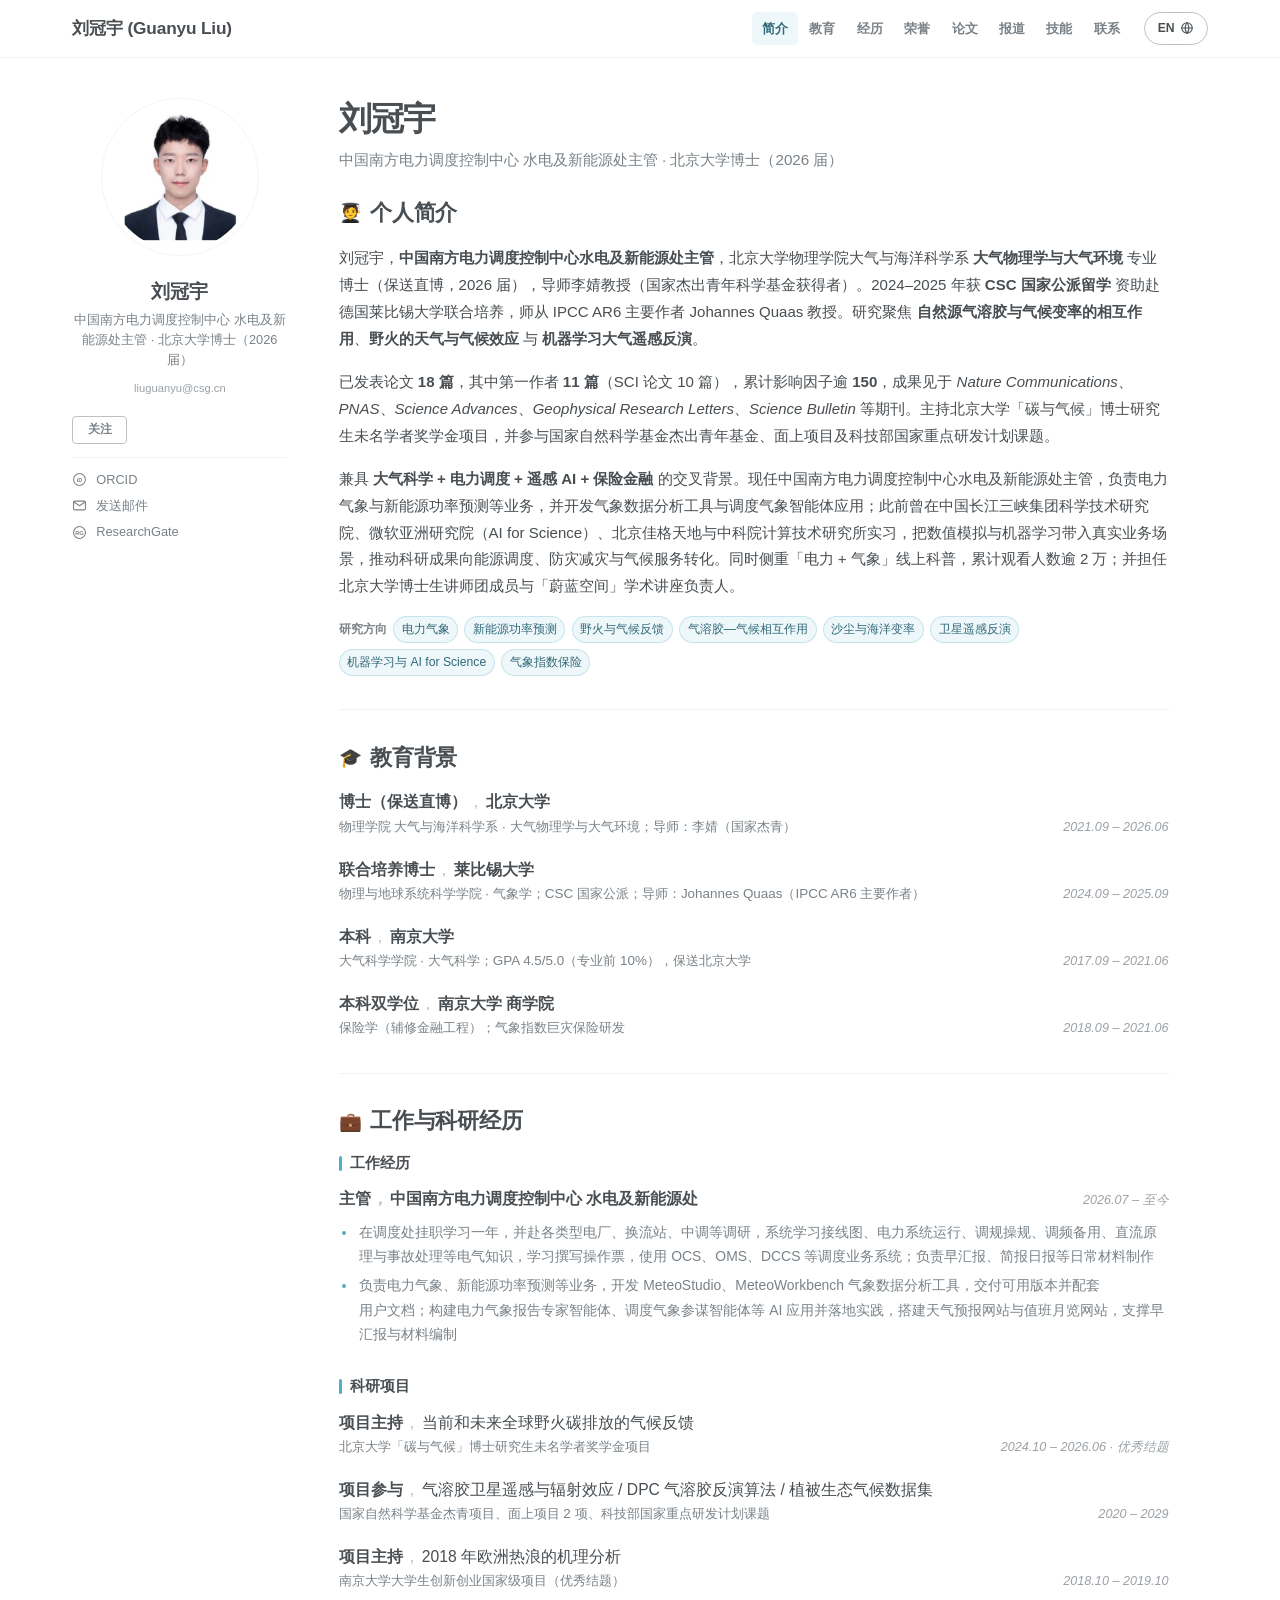
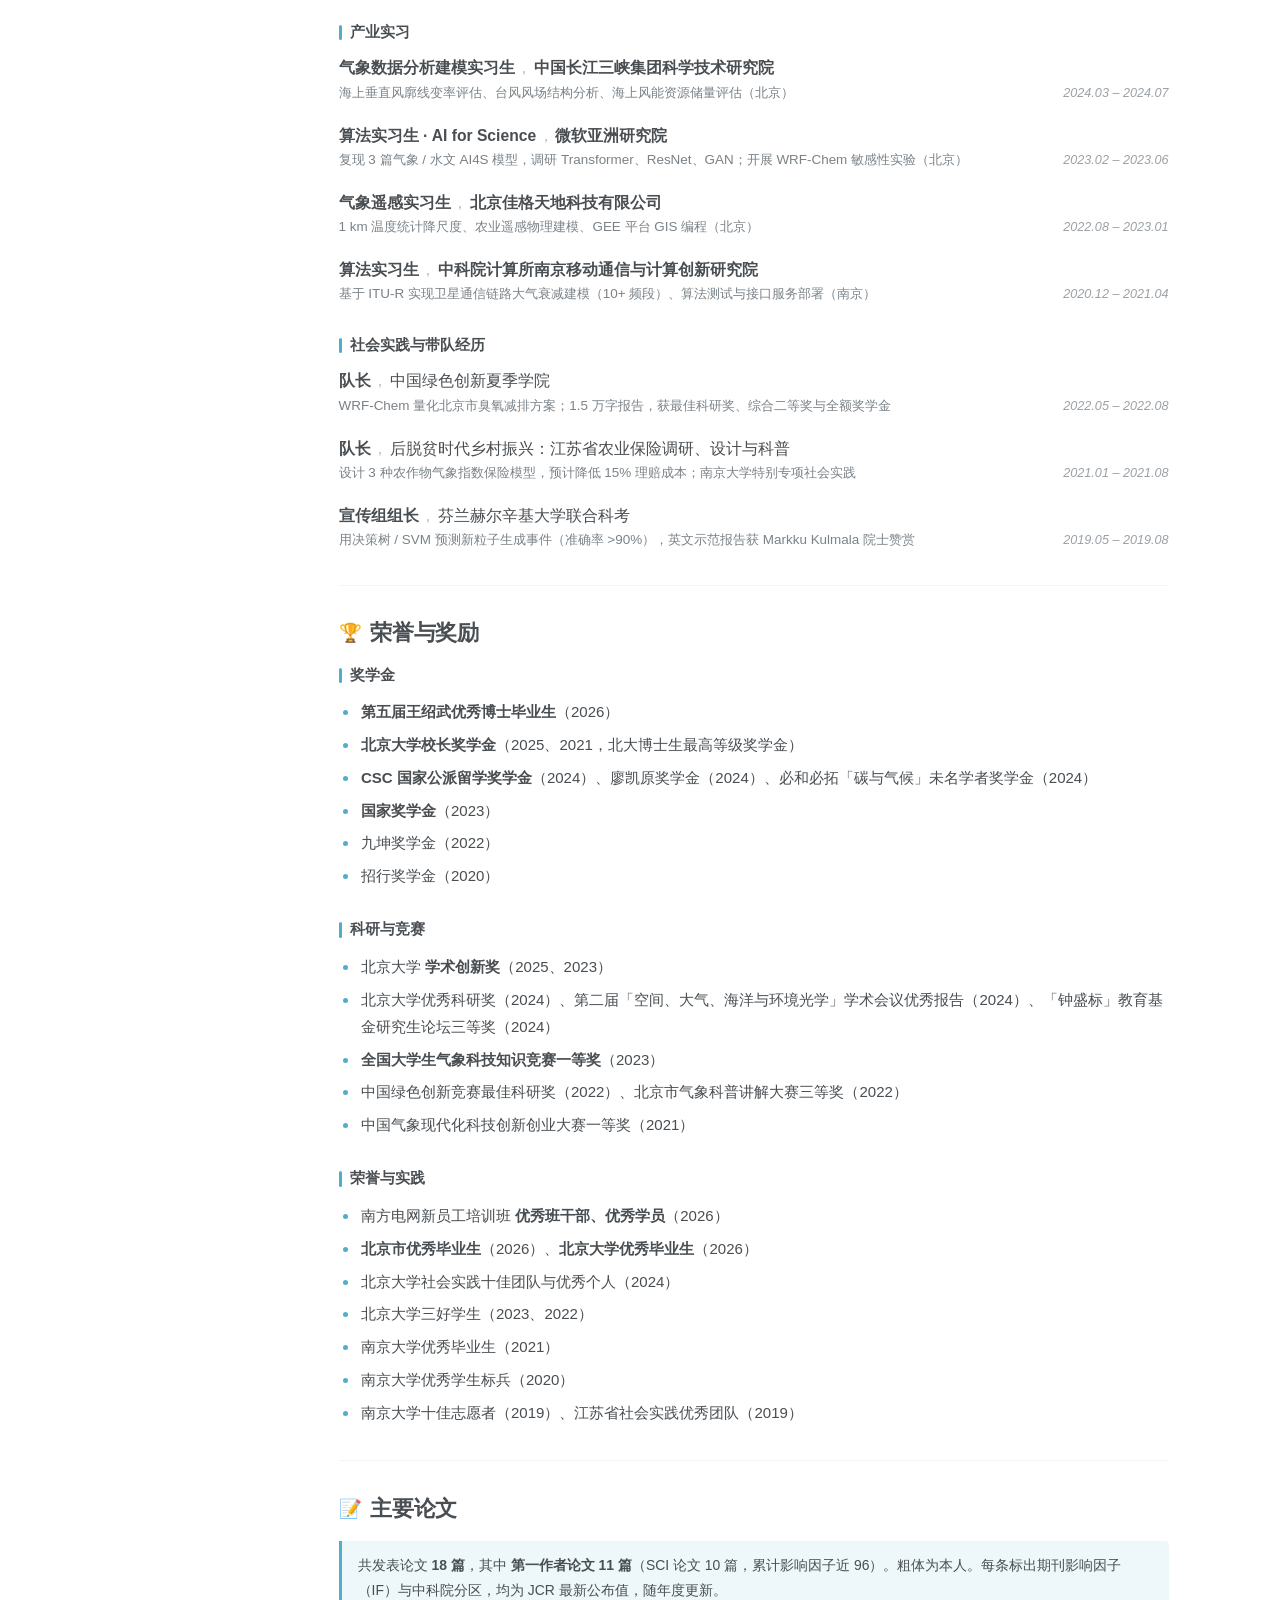
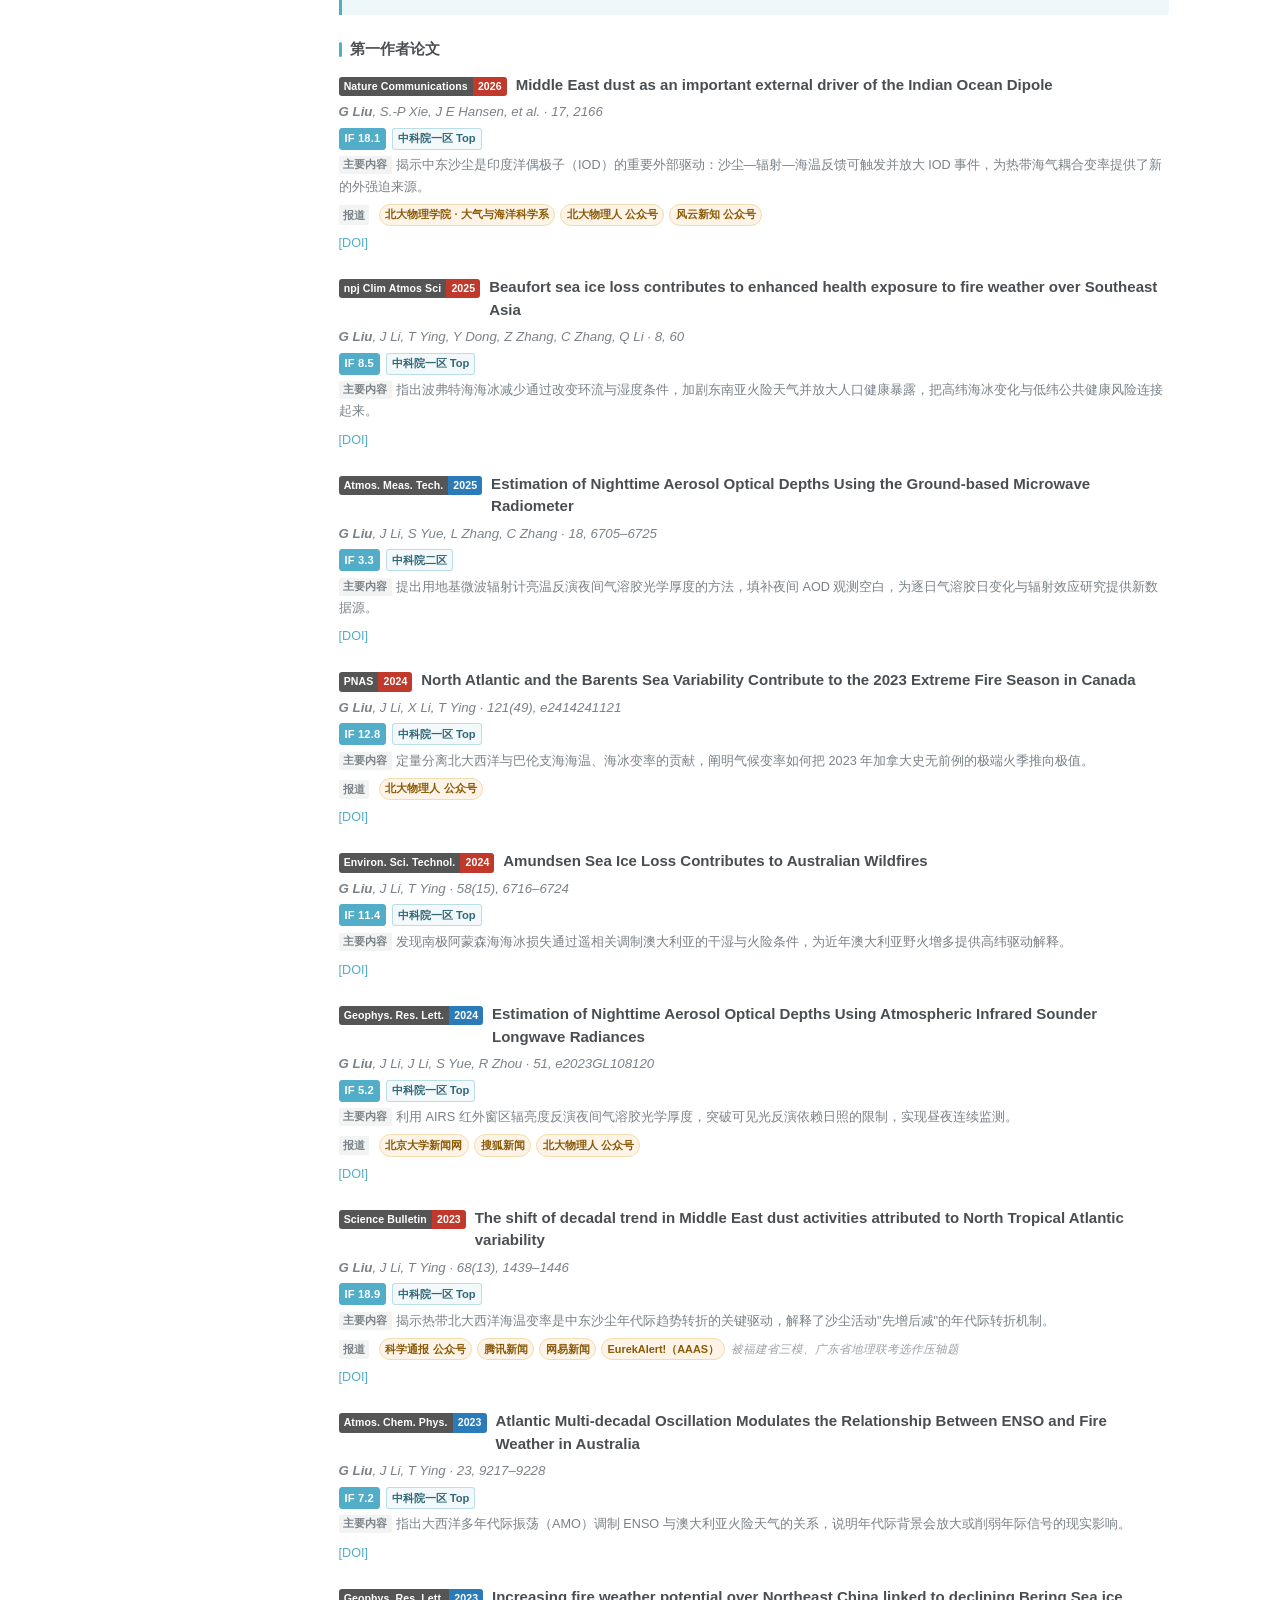
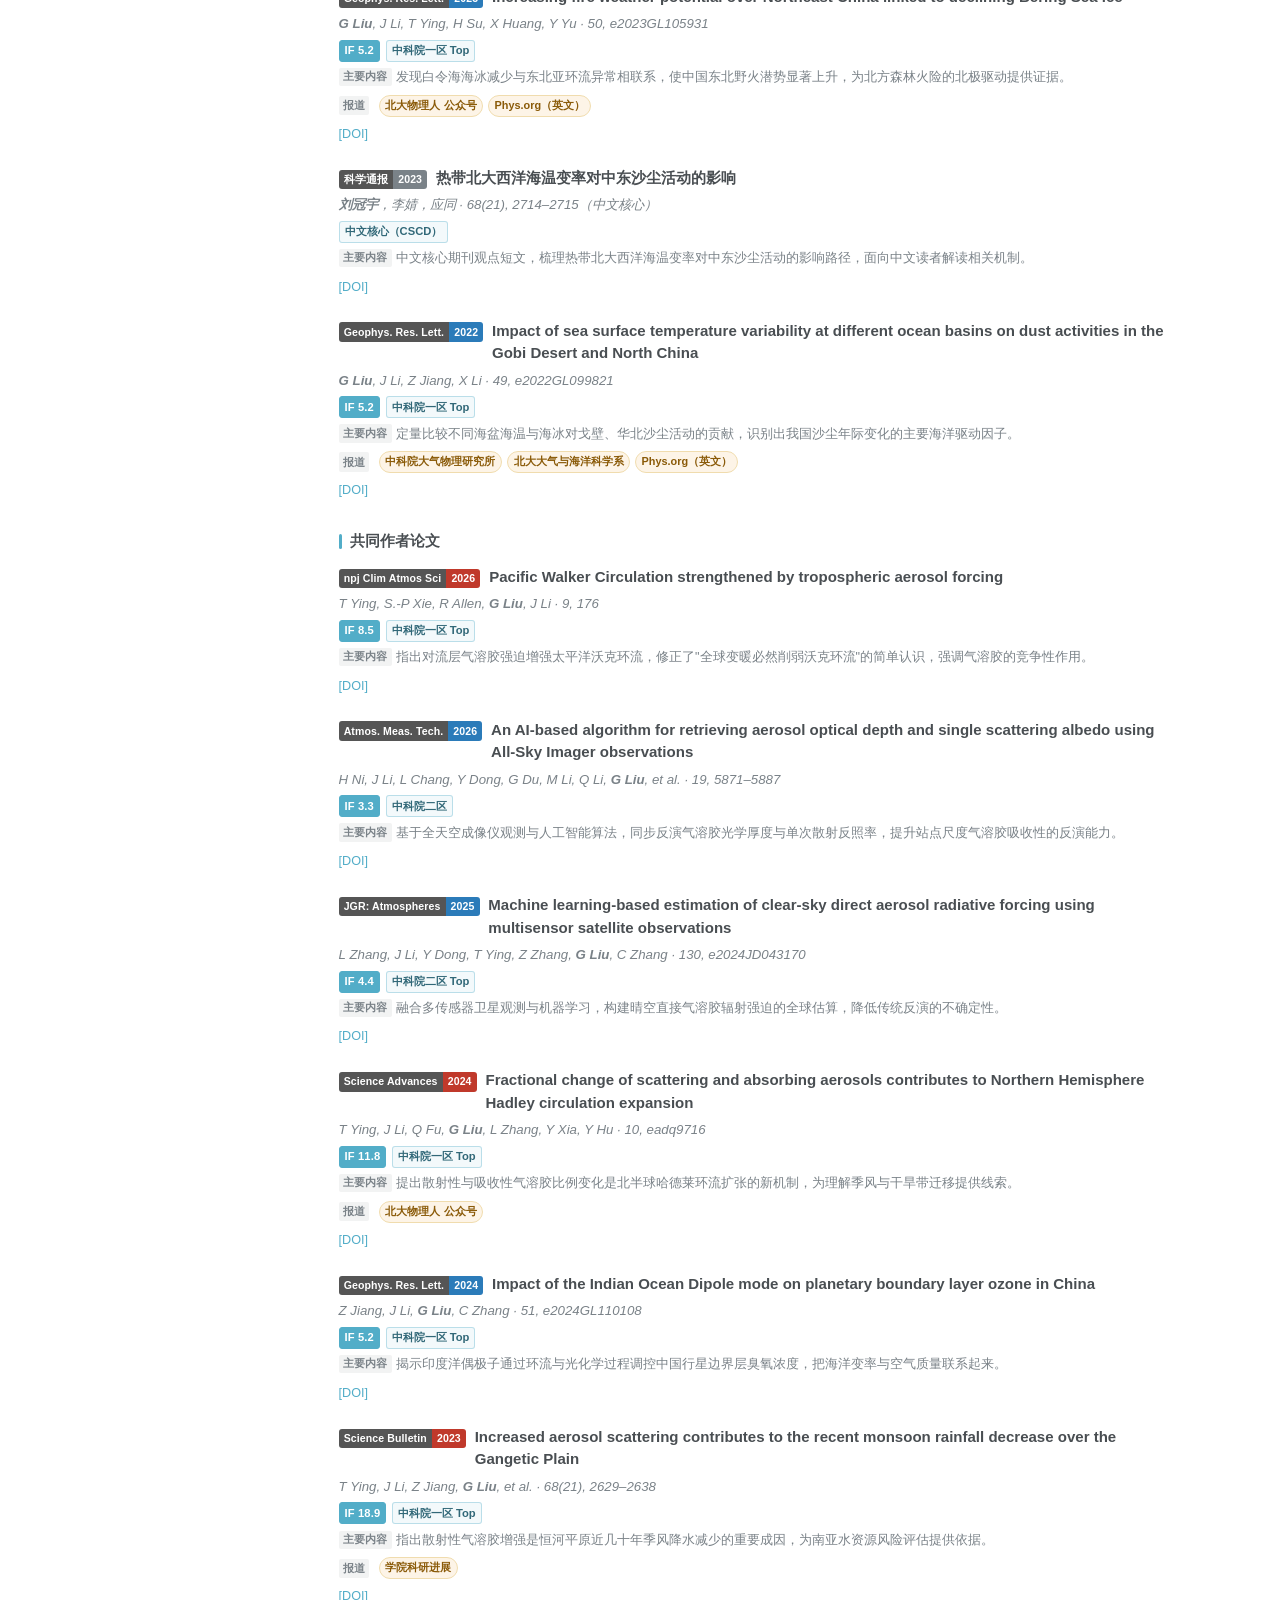
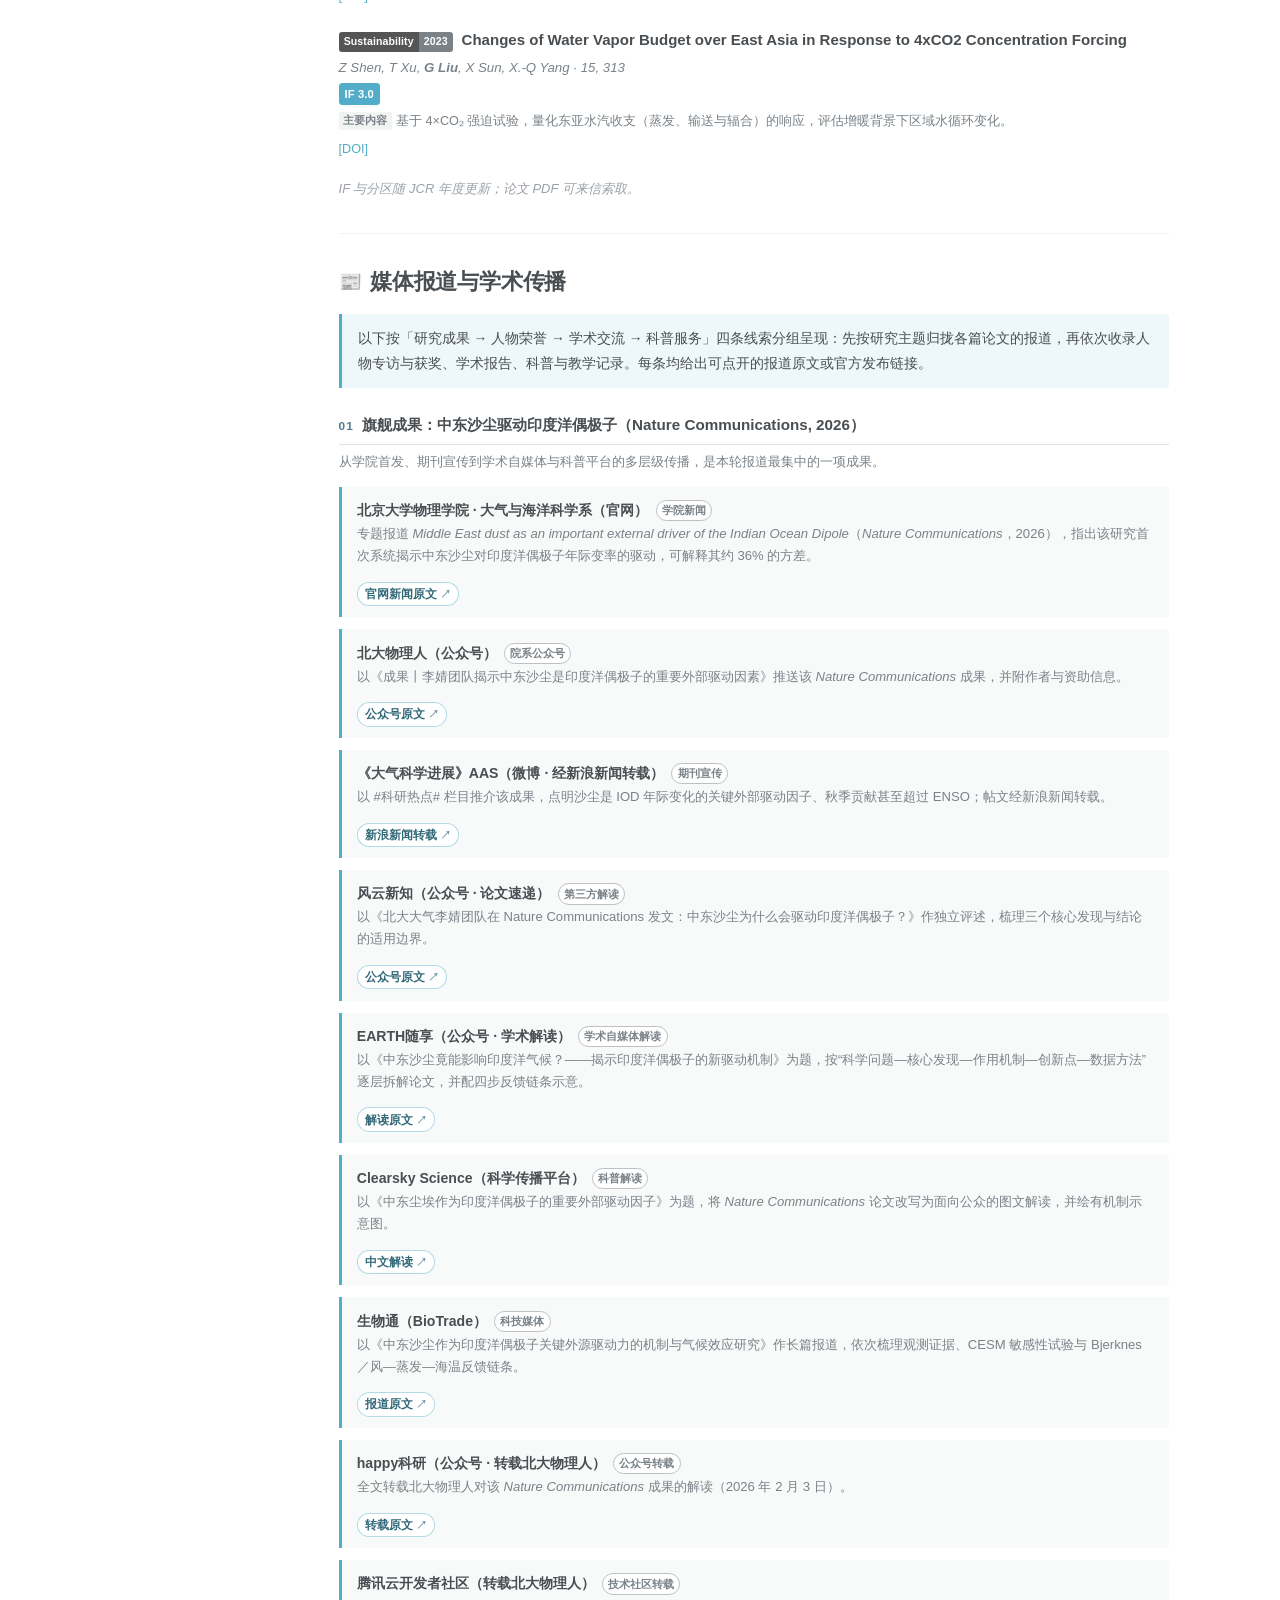
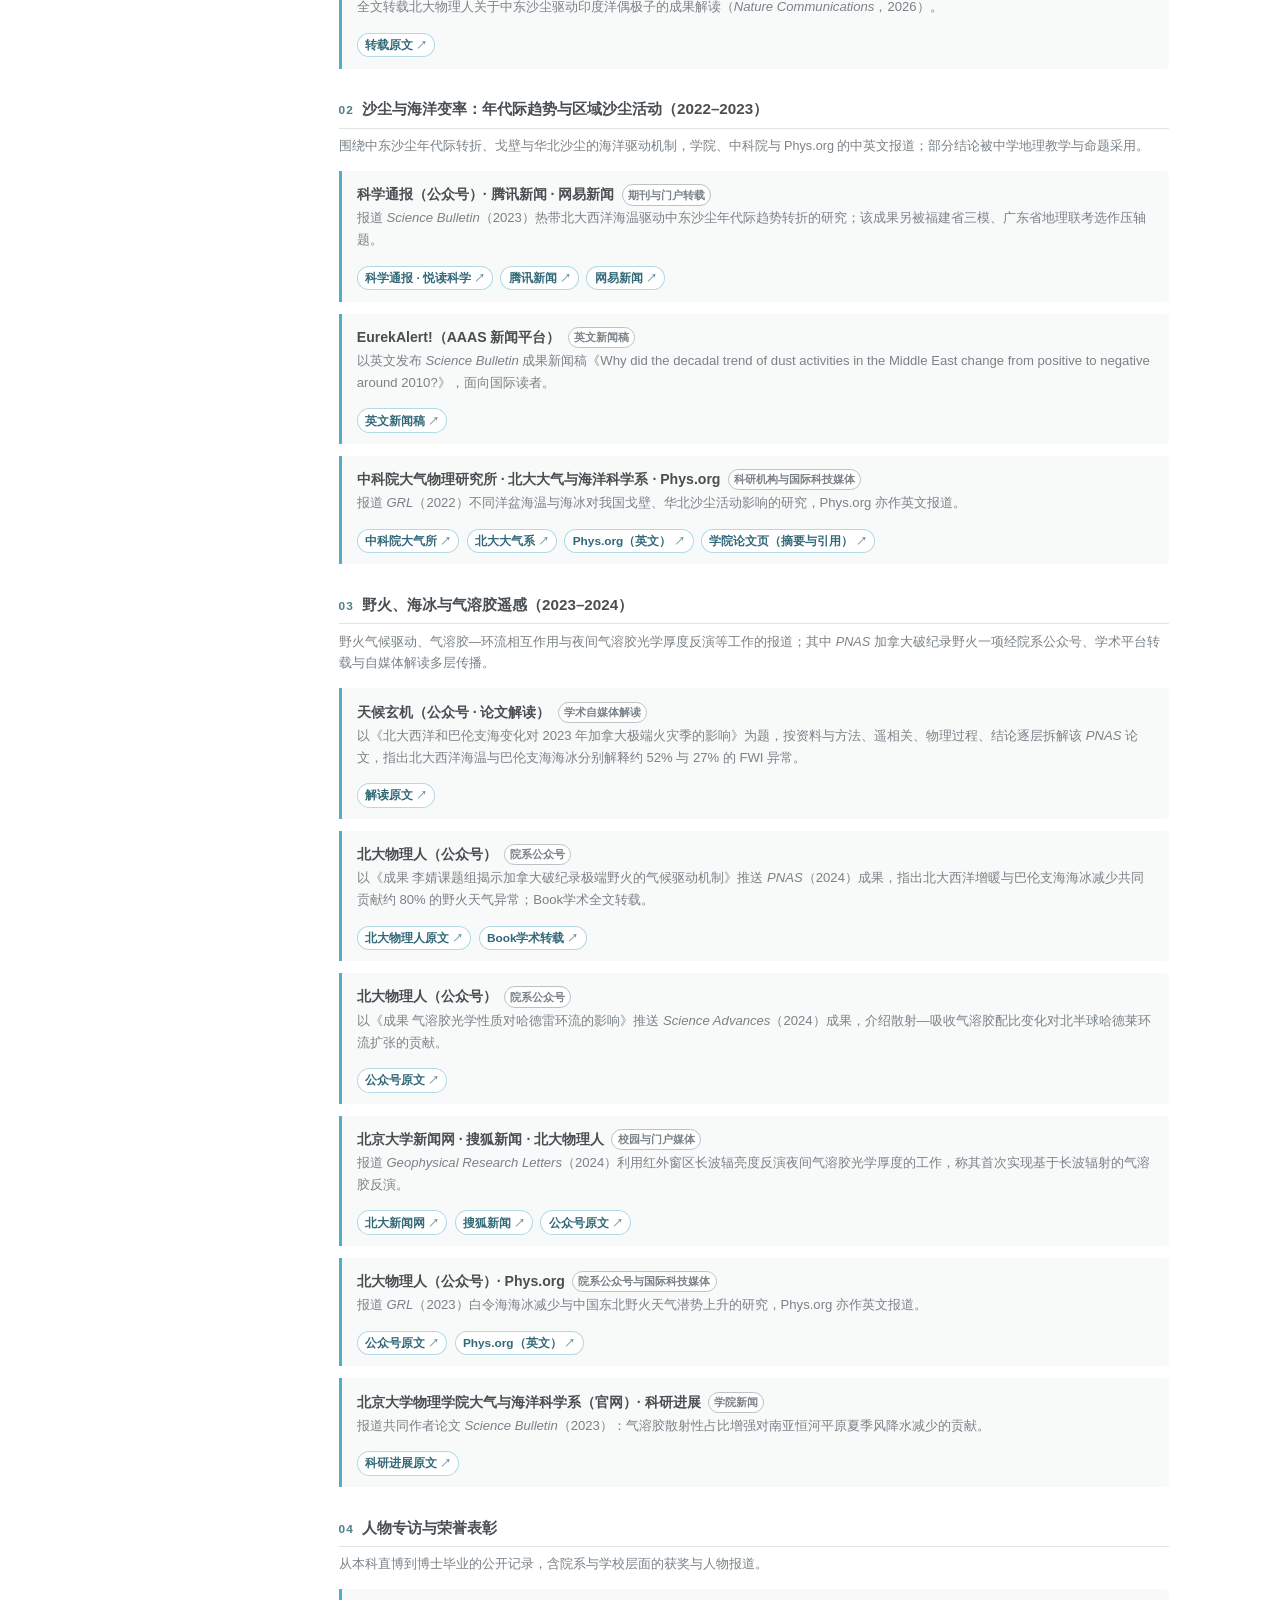
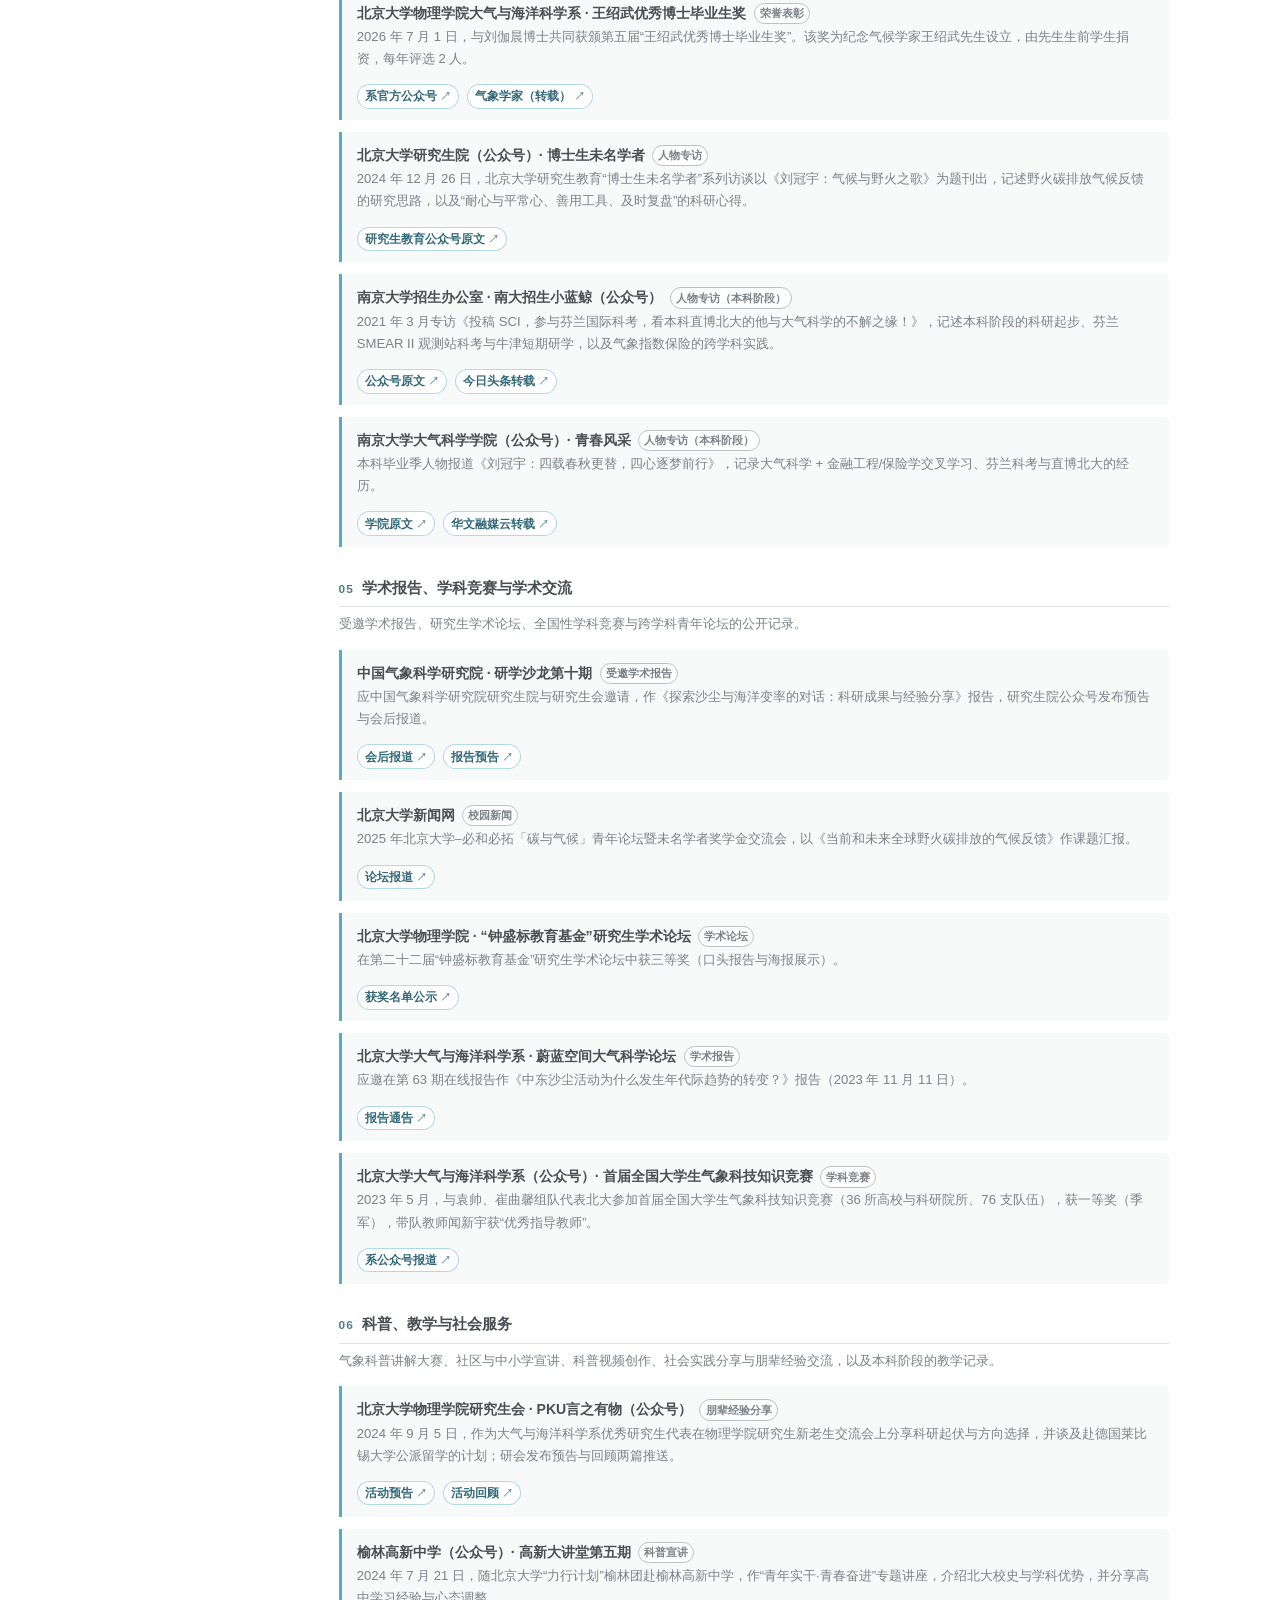
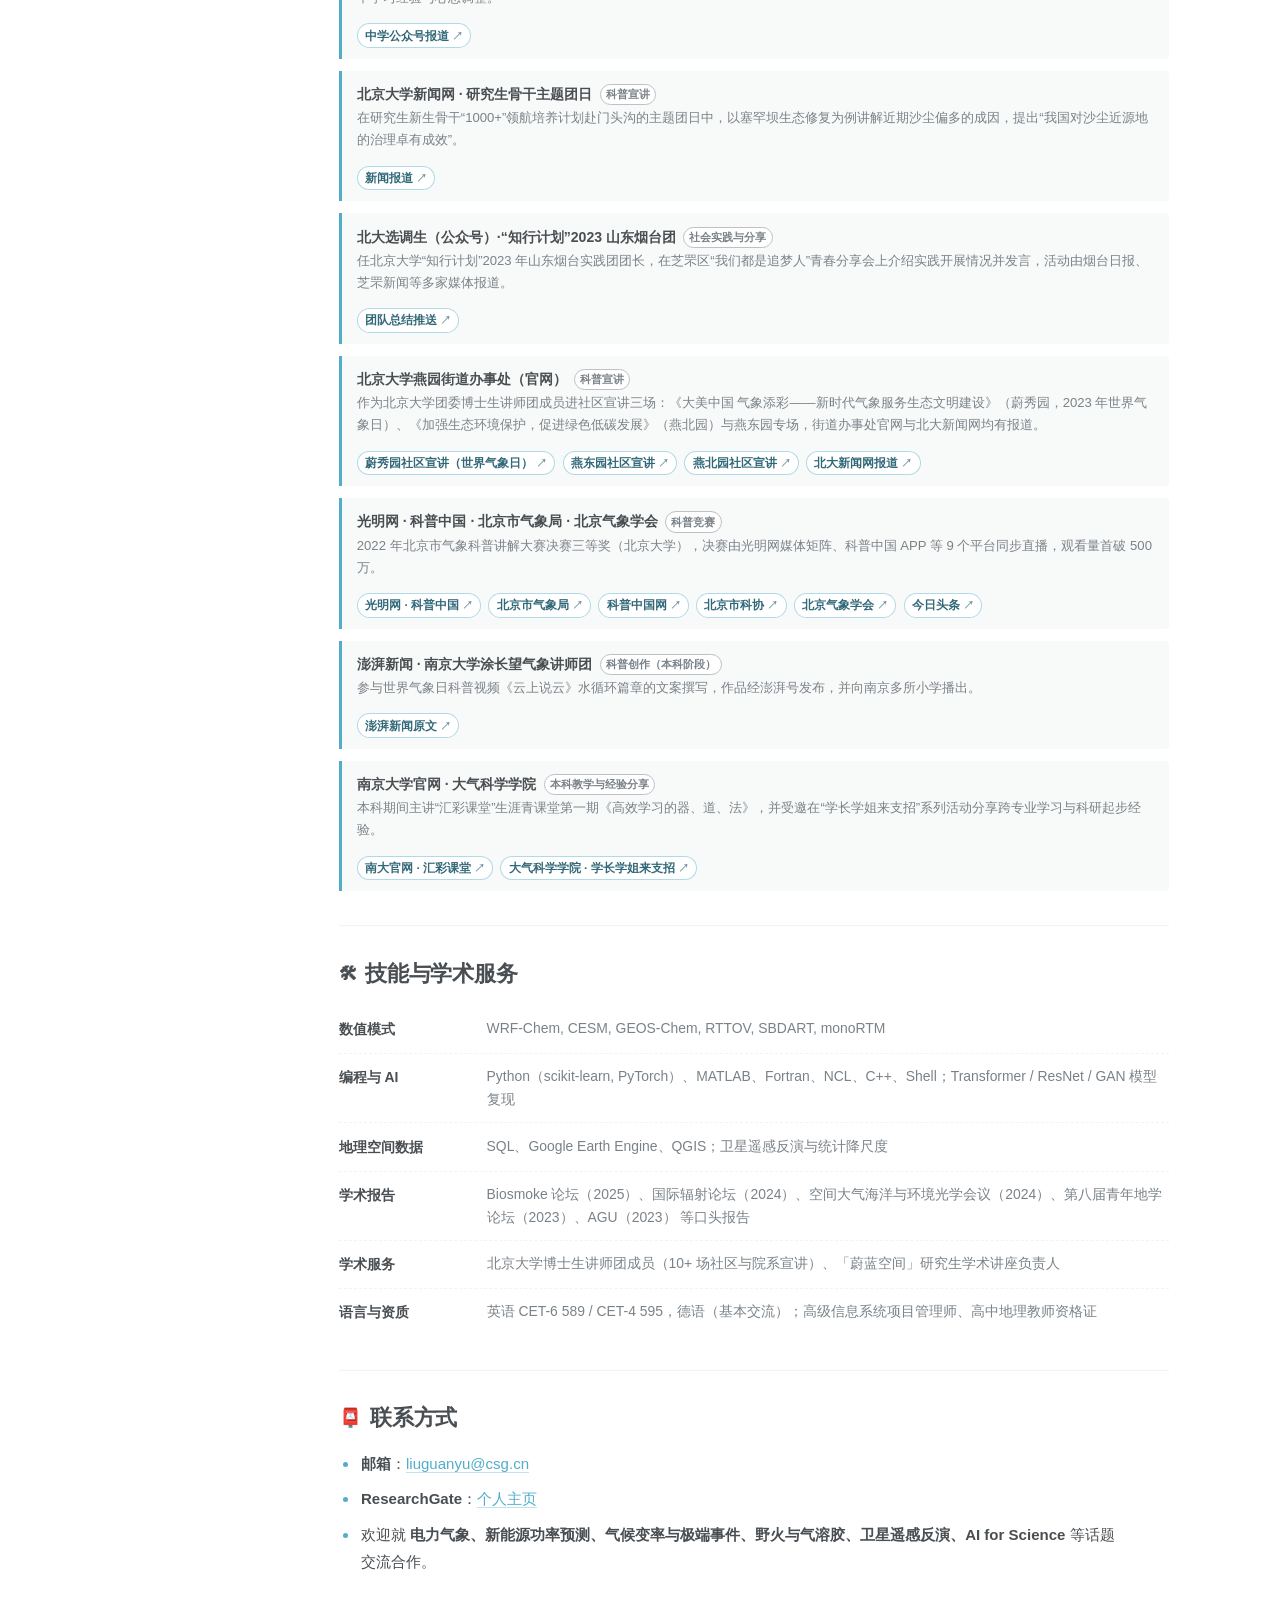
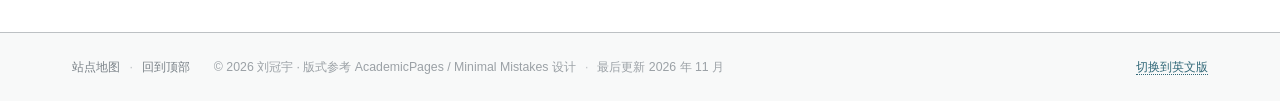
==== commit 205ed74a: "Add 5 coverage cards and 2 reposts; 35 cards / 58 links - PNAS Canada wildfire cluster: Tianhou Xuan" ====
--- a/index.html
+++ b/index.html
@@ -525,12 +525,17 @@
         </div>
           <div class="press-group">
           <h3 class="press-group__title"><span class="press-group__num">03</span>野火、海冰与气溶胶遥感（2023–2024）</h3>
-          <p class="press-group__note">野火气候驱动、气溶胶—环流相互作用与夜间气溶胶光学厚度反演等工作的报道。</p>
+          <p class="press-group__note">野火气候驱动、气溶胶—环流相互作用与夜间气溶胶光学厚度反演等工作的报道；其中 <em>PNAS</em> 加拿大破纪录野火一项经院系公众号、学术平台转载与自媒体解读多层传播。</p>
           <ul class="press">
             <li class="press__item">
+              <div class="press__head"><span class="press__source">天候玄机（公众号 · 论文解读）</span><span class="press__tag">学术自媒体解读</span></div>
+              <p class="press__desc">以《北大西洋和巴伦支海变化对 2023 年加拿大极端火灾季的影响》为题，按资料与方法、遥相关、物理过程、结论逐层拆解该 <em>PNAS</em> 论文，指出北大西洋海温与巴伦支海海冰分别解释约 52% 与 27% 的 FWI 异常。</p>
+              <div class="press__links"><a class="press__link" href="https://mp.weixin.qq.com/s/uuvJarv7TMMTvabyc-I0Vw" target="_blank" rel="noopener noreferrer">解读原文</a></div>
+            </li>
+            <li class="press__item">
               <div class="press__head"><span class="press__source">北大物理人（公众号）</span><span class="press__tag">院系公众号</span></div>
-              <p class="press__desc">以《成果 李婧课题组揭示加拿大破纪录极端野火的气候驱动机制》推送 <em>PNAS</em>（2024）成果，指出北大西洋增暖与巴伦支海海冰减少共同贡献约 80% 的野火天气异常。</p>
-              <div class="press__links"><a class="press__link" href="https://mp.weixin.qq.com/s?__biz=MzA5NzUwODgxMw==&amp;mid=2656062991&amp;idx=1&amp;sn=f2ffc2425bd25db9f74484af18ec2a01" target="_blank" rel="noopener noreferrer">公众号原文</a></div>
+              <p class="press__desc">以《成果 李婧课题组揭示加拿大破纪录极端野火的气候驱动机制》推送 <em>PNAS</em>（2024）成果，指出北大西洋增暖与巴伦支海海冰减少共同贡献约 80% 的野火天气异常；Book学术全文转载。</p>
+              <div class="press__links"><a class="press__link" href="https://mp.weixin.qq.com/s/eXTDXyej35lNPIy6uFkKhg" target="_blank" rel="noopener noreferrer">北大物理人原文</a><a class="press__link" href="https://www.booksci.cn/article/126694.htm" target="_blank" rel="noopener noreferrer">Book学术转载</a></div>
             </li>
             <li class="press__item">
               <div class="press__head"><span class="press__source">北大物理人（公众号）</span><span class="press__tag">院系公众号</span></div>
@@ -565,8 +570,8 @@
             </li>
             <li class="press__item">
               <div class="press__head"><span class="press__source">北京大学研究生院（公众号）· 博士生未名学者</span><span class="press__tag">人物专访</span></div>
-              <p class="press__desc">未名学者奖学金获奖者系列访谈，题为《刘冠宇：气候与野火之歌》，讲述野火—气候反馈的研究思路与科研心得。</p>
-              <div class="press__links"><a class="press__link" href="https://mp.weixin.qq.com/s?__biz=MzAxMDM4OTQwNw==&amp;mid=2651044874&amp;idx=1&amp;sn=47b31a546a428d979765d5ef1f9dbbc3" target="_blank" rel="noopener noreferrer">专访原文</a></div>
+              <p class="press__desc">2024 年 12 月 26 日，北京大学研究生教育“博士生未名学者”系列访谈以《刘冠宇：气候与野火之歌》为题刊出，记述野火碳排放气候反馈的研究思路，以及“耐心与平常心、善用工具、及时复盘”的科研心得。</p>
+              <div class="press__links"><a class="press__link" href="https://mp.weixin.qq.com/s/w01TJDFsPlvBByVB016_oA" target="_blank" rel="noopener noreferrer">研究生教育公众号原文</a></div>
             </li>
             <li class="press__item">
               <div class="press__head"><span class="press__source">南京大学招生办公室 · 南大招生小蓝鲸（公众号）</span><span class="press__tag">人物专访（本科阶段）</span></div>
@@ -581,8 +586,8 @@
           </ul>
         </div>
           <div class="press-group">
-          <h3 class="press-group__title"><span class="press-group__num">05</span>学术报告与学术交流</h3>
-          <p class="press-group__note">受邀学术报告、研究生学术论坛与跨学科青年论坛的公开报道。</p>
+          <h3 class="press-group__title"><span class="press-group__num">05</span>学术报告、学科竞赛与学术交流</h3>
+          <p class="press-group__note">受邀学术报告、研究生学术论坛、全国性学科竞赛与跨学科青年论坛的公开记录。</p>
           <ul class="press">
             <li class="press__item">
               <div class="press__head"><span class="press__source">中国气象科学研究院 · 研学沙龙第十期</span><span class="press__tag">受邀学术报告</span></div>
@@ -590,6 +595,11 @@
               <div class="press__links"><a class="press__link" href="https://mp.weixin.qq.com/s?__biz=MzU0OTgwNzc1NQ==&amp;mid=2247486512&amp;idx=1&amp;sn=93f6ff3a337e253543f9d8f862633727" target="_blank" rel="noopener noreferrer">会后报道</a><a class="press__link" href="https://mp.weixin.qq.com/s?__biz=MzU0OTgwNzc1NQ==&amp;mid=2247486486&amp;idx=1&amp;sn=f3dd895848f7f4c87119de1d7a137e07" target="_blank" rel="noopener noreferrer">报告预告</a></div>
             </li>
             <li class="press__item">
+              <div class="press__head"><span class="press__source">北京大学新闻网</span><span class="press__tag">校园新闻</span></div>
+              <p class="press__desc">2025 年北京大学–必和必拓「碳与气候」青年论坛暨未名学者奖学金交流会，以《当前和未来全球野火碳排放的气候反馈》作课题汇报。</p>
+              <div class="press__links"><a class="press__link" href="https://news.pku.edu.cn/info/7921/2767181.htm" target="_blank" rel="noopener noreferrer">论坛报道</a></div>
+            </li>
+            <li class="press__item">
               <div class="press__head"><span class="press__source">北京大学物理学院 · “钟盛标教育基金”研究生学术论坛</span><span class="press__tag">学术论坛</span></div>
               <p class="press__desc">在第二十二届“钟盛标教育基金”研究生学术论坛中获三等奖（口头报告与海报展示）。</p>
               <div class="press__links"><a class="press__link" href="https://www.phy.pku.edu.cn/info/2248/10289.htm" target="_blank" rel="noopener noreferrer">获奖名单公示</a></div>
@@ -600,30 +610,45 @@
               <div class="press__links"><a class="press__link" href="https://mp.weixin.qq.com/s?__biz=MzUxNzU0NzA1NA==&amp;mid=2247488755&amp;idx=1&amp;sn=10e60c31ce59f2ce3a33c4c6ea399bb0" target="_blank" rel="noopener noreferrer">报告通告</a></div>
             </li>
             <li class="press__item">
-              <div class="press__head"><span class="press__source">北京大学新闻网</span><span class="press__tag">校园新闻</span></div>
-              <p class="press__desc">2025 年北京大学–必和必拓「碳与气候」青年论坛暨未名学者奖学金交流会，以《当前和未来全球野火碳排放的气候反馈》作课题汇报。</p>
-              <div class="press__links"><a class="press__link" href="https://news.pku.edu.cn/info/7921/2767181.htm" target="_blank" rel="noopener noreferrer">论坛报道</a></div>
+              <div class="press__head"><span class="press__source">北京大学大气与海洋科学系（公众号）· 首届全国大学生气象科技知识竞赛</span><span class="press__tag">学科竞赛</span></div>
+              <p class="press__desc">2023 年 5 月，与袁帅、崔曲馨组队代表北大参加首届全国大学生气象科技知识竞赛（36 所高校与科研院所、76 支队伍），获一等奖（季军），带队教师闻新宇获“优秀指导教师”。</p>
+              <div class="press__links"><a class="press__link" href="https://mp.weixin.qq.com/s/Tz89aBhEgAX4jf_UZT1lOQ" target="_blank" rel="noopener noreferrer">系公众号报道</a></div>
             </li>
           </ul>
         </div>
           <div class="press-group">
           <h3 class="press-group__title"><span class="press-group__num">06</span>科普、教学与社会服务</h3>
-          <p class="press-group__note">气象科普讲解大赛、社区与中小学宣讲、科普视频创作，以及本科阶段的教学与朋辈分享。</p>
+          <p class="press-group__note">气象科普讲解大赛、社区与中小学宣讲、科普视频创作、社会实践分享与朋辈经验交流，以及本科阶段的教学记录。</p>
           <ul class="press">
+            <li class="press__item">
+              <div class="press__head"><span class="press__source">北京大学物理学院研究生会 · PKU言之有物（公众号）</span><span class="press__tag">朋辈经验分享</span></div>
+              <p class="press__desc">2024 年 9 月 5 日，作为大气与海洋科学系优秀研究生代表在物理学院研究生新老生交流会上分享科研起伏与方向选择，并谈及赴德国莱比锡大学公派留学的计划；研会发布预告与回顾两篇推送。</p>
+              <div class="press__links"><a class="press__link" href="https://mp.weixin.qq.com/s/xbFaq1licmF7WVMQTywbtg" target="_blank" rel="noopener noreferrer">活动预告</a><a class="press__link" href="https://mp.weixin.qq.com/s/vPw454RUBQxgSWFA0f63rg" target="_blank" rel="noopener noreferrer">活动回顾</a></div>
+            </li>
+            <li class="press__item">
+              <div class="press__head"><span class="press__source">榆林高新中学（公众号）· 高新大讲堂第五期</span><span class="press__tag">科普宣讲</span></div>
+              <p class="press__desc">2024 年 7 月 21 日，随北京大学“力行计划”榆林团赴榆林高新中学，作“青年实干·青春奋进”专题讲座，介绍北大校史与学科优势，并分享高中学习经验与心态调整。</p>
+              <div class="press__links"><a class="press__link" href="https://mp.weixin.qq.com/s/0Vd3oFhFYffS4-e-d-jr3w" target="_blank" rel="noopener noreferrer">中学公众号报道</a></div>
+            </li>
+            <li class="press__item">
+              <div class="press__head"><span class="press__source">北京大学新闻网 · 研究生骨干主题团日</span><span class="press__tag">科普宣讲</span></div>
+              <p class="press__desc">在研究生新生骨干“1000+”领航培养计划赴门头沟的主题团日中，以塞罕坝生态修复为例讲解近期沙尘偏多的成因，提出“我国对沙尘近源地的治理卓有成效”。</p>
+              <div class="press__links"><a class="press__link" href="https://pkunews.pku.edu.cn/info/3041/57611.htm" target="_blank" rel="noopener noreferrer">新闻报道</a></div>
+            </li>
+            <li class="press__item">
+              <div class="press__head"><span class="press__source">北大选调生（公众号）·“知行计划”2023 山东烟台团</span><span class="press__tag">社会实践与分享</span></div>
+              <p class="press__desc">任北京大学“知行计划”2023 年山东烟台实践团团长，在芝罘区“我们都是追梦人”青春分享会上介绍实践开展情况并发言，活动由烟台日报、芝罘新闻等多家媒体报道。</p>
+              <div class="press__links"><a class="press__link" href="https://mp.weixin.qq.com/s/OfovvKQ4UENxpxn04SSB1A" target="_blank" rel="noopener noreferrer">团队总结推送</a></div>
+            </li>
+            <li class="press__item">
+              <div class="press__head"><span class="press__source">北京大学燕园街道办事处（官网）</span><span class="press__tag">科普宣讲</span></div>
+              <p class="press__desc">作为北京大学团委博士生讲师团成员进社区宣讲三场：《大美中国 气象添彩——新时代气象服务生态文明建设》（蔚秀园，2023 年世界气象日）、《加强生态环境保护，促进绿色低碳发展》（燕北园）与燕东园专场，街道办事处官网与北大新闻网均有报道。</p>
+              <div class="press__links"><a class="press__link" href="https://www.yanyuan.pku.edu.cn/xxyw/1111yanyuangb147968.htm" target="_blank" rel="noopener noreferrer">蔚秀园社区宣讲（世界气象日）</a><a class="press__link" href="https://www.yanyuan.pku.edu.cn/xxyw/1111yanyuangb146873.htm" target="_blank" rel="noopener noreferrer">燕东园社区宣讲</a><a class="press__link" href="https://www.yanyuan.pku.edu.cn/xxyw/1111yanyuangb150713.htm" target="_blank" rel="noopener noreferrer">燕北园社区宣讲</a><a class="press__link" href="https://news.pku.edu.cn/xwzh/6757318eb69e4fc58343cb31195a7781.htm" target="_blank" rel="noopener noreferrer">北大新闻网报道</a></div>
+            </li>
             <li class="press__item">
               <div class="press__head"><span class="press__source">光明网 · 科普中国 · 北京市气象局 · 北京气象学会</span><span class="press__tag">科普竞赛</span></div>
               <p class="press__desc">2022 年北京市气象科普讲解大赛决赛三等奖（北京大学），决赛由光明网媒体矩阵、科普中国 APP 等 9 个平台同步直播，观看量首破 500 万。</p>
               <div class="press__links"><a class="press__link" href="https://kepu.gmw.cn/2022-07/15/content_35887369.htm" target="_blank" rel="noopener noreferrer">光明网 · 科普中国</a><a class="press__link" href="http://bj.cma.gov.cn/xwzx/qxyw/202207/t20220719_4987451.html" target="_blank" rel="noopener noreferrer">北京市气象局</a><a class="press__link" href="https://www.kepuchina.cn/article/articleinfo?business_type=100&amp;ar_id=104561" target="_blank" rel="noopener noreferrer">科普中国网</a><a class="press__link" href="https://www.bast.net.cn/kxweb/gwzwz/kxpj/qmkxszxd/202507/t20250703_141951.html" target="_blank" rel="noopener noreferrer">北京市科协</a><a class="press__link" href="https://bms.ium.cn/index.php/home/news/view/id/351.html" target="_blank" rel="noopener noreferrer">北京气象学会</a><a class="press__link" href="https://www.toutiao.com/article/7120553991553057319/" target="_blank" rel="noopener noreferrer">今日头条</a></div>
-            </li>
-            <li class="press__item">
-              <div class="press__head"><span class="press__source">北京大学燕园街道办事处（官网）</span><span class="press__tag">科普宣讲</span></div>
-              <p class="press__desc">作为北京大学团委博士生讲师团成员进社区宣讲三场：《大美中国 气象添彩——新时代气象服务生态文明建设》（蔚秀园，2023 年世界气象日）、《加强生态环境保护，促进绿色低碳发展》（燕北园）与燕东园专场，街道办事处官网与北大新闻网均有报道。</p>
-              <div class="press__links"><a class="press__link" href="https://www.yanyuan.pku.edu.cn/xxyw/1111yanyuangb147968.htm" target="_blank" rel="noopener noreferrer">蔚秀园社区宣讲（世界气象日）</a><a class="press__link" href="https://www.yanyuan.pku.edu.cn/xxyw/1111yanyuangb146873.htm" target="_blank" rel="noopener noreferrer">燕东园社区宣讲</a><a class="press__link" href="https://www.yanyuan.pku.edu.cn/xxyw/1111yanyuangb150713.htm" target="_blank" rel="noopener noreferrer">燕北园社区宣讲</a><a class="press__link" href="https://news.pku.edu.cn/xwzh/6757318eb69e4fc58343cb31195a7781.htm" target="_blank" rel="noopener noreferrer">北大新闻网报道</a></div>
-            </li>
-            <li class="press__item">
-              <div class="press__head"><span class="press__source">北京大学新闻网 · 研究生骨干主题团日</span><span class="press__tag">科普宣讲</span></div>
-              <p class="press__desc">在研究生新生骨干“1000+”领航培养计划赴门头沟的主题团日中，以塞罕坝生态修复为例讲解近期沙尘偏多的成因，提出“我国对沙尘近源地的治理卓有成效”。</p>
-              <div class="press__links"><a class="press__link" href="https://pkunews.pku.edu.cn/info/3041/57611.htm" target="_blank" rel="noopener noreferrer">新闻报道</a></div>
             </li>
             <li class="press__item">
               <div class="press__head"><span class="press__source">澎湃新闻 · 南京大学涂长望气象讲师团</span><span class="press__tag">科普创作（本科阶段）</span></div>
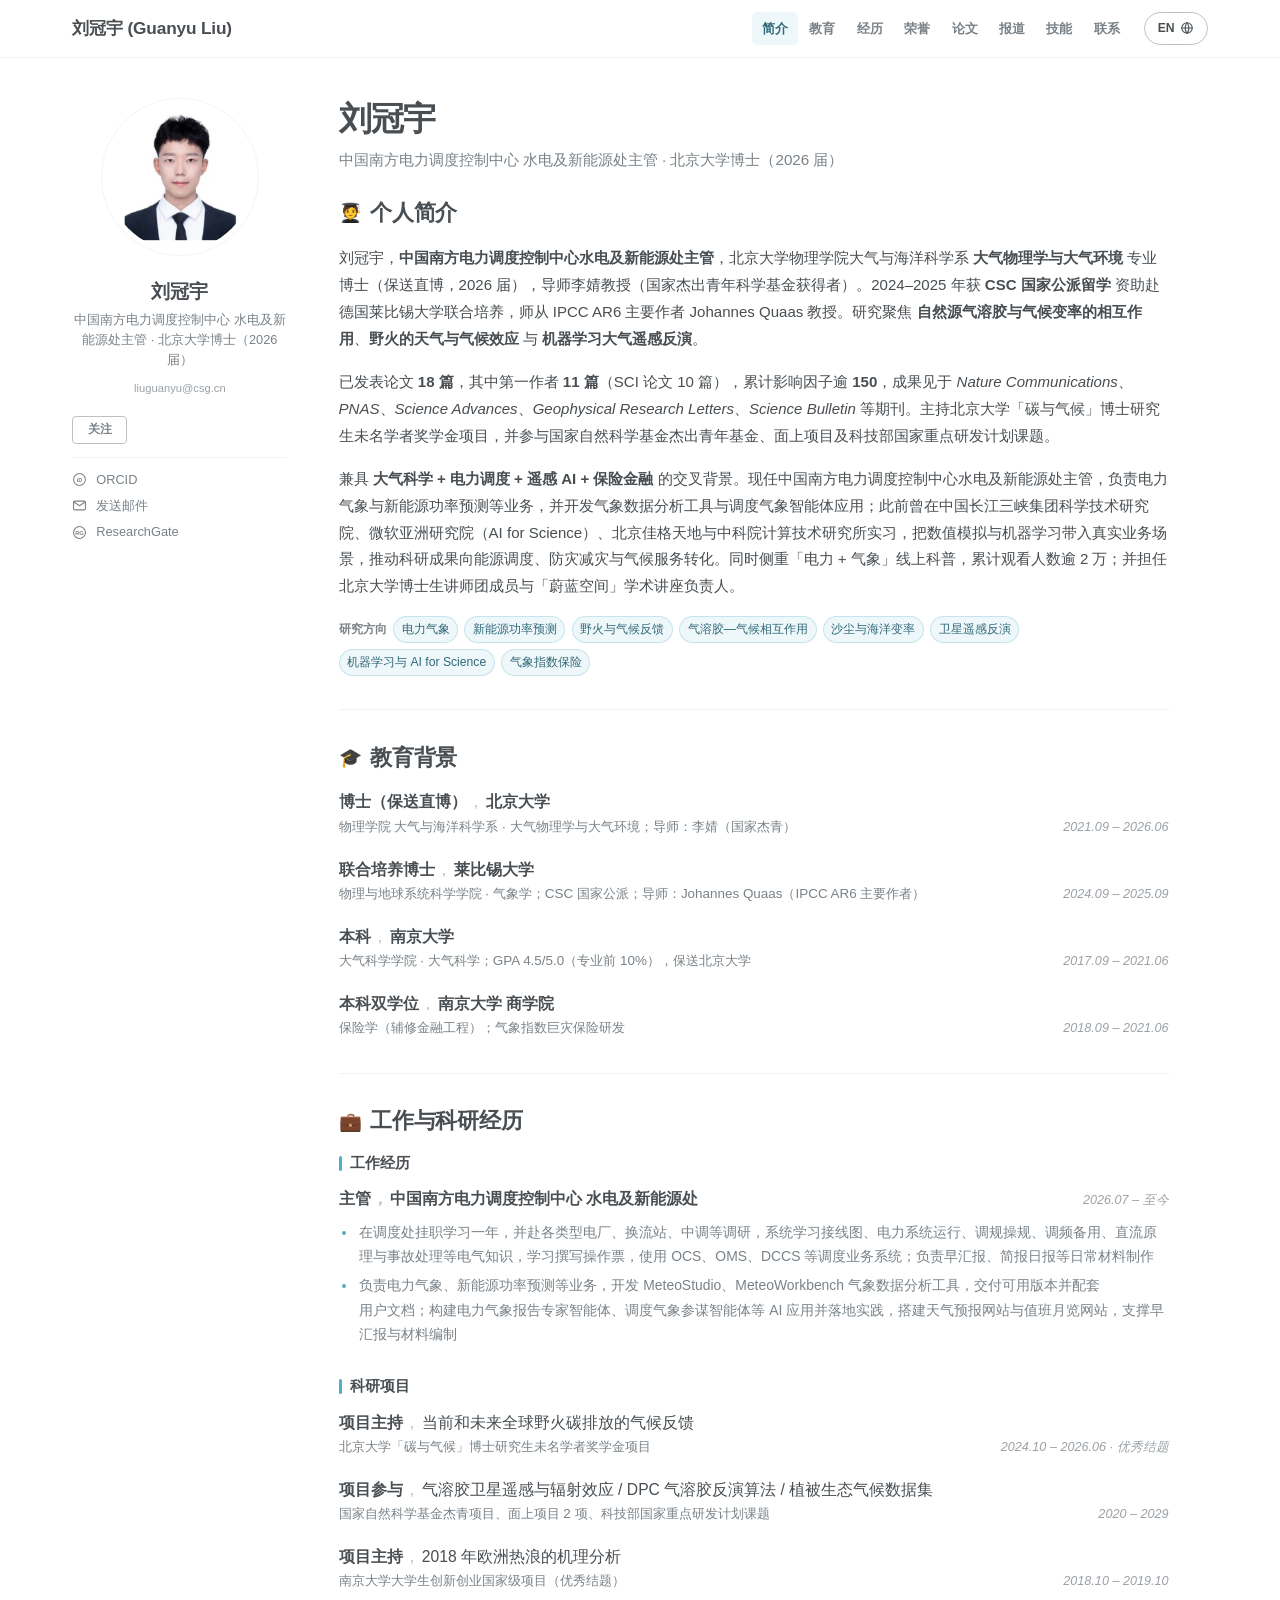
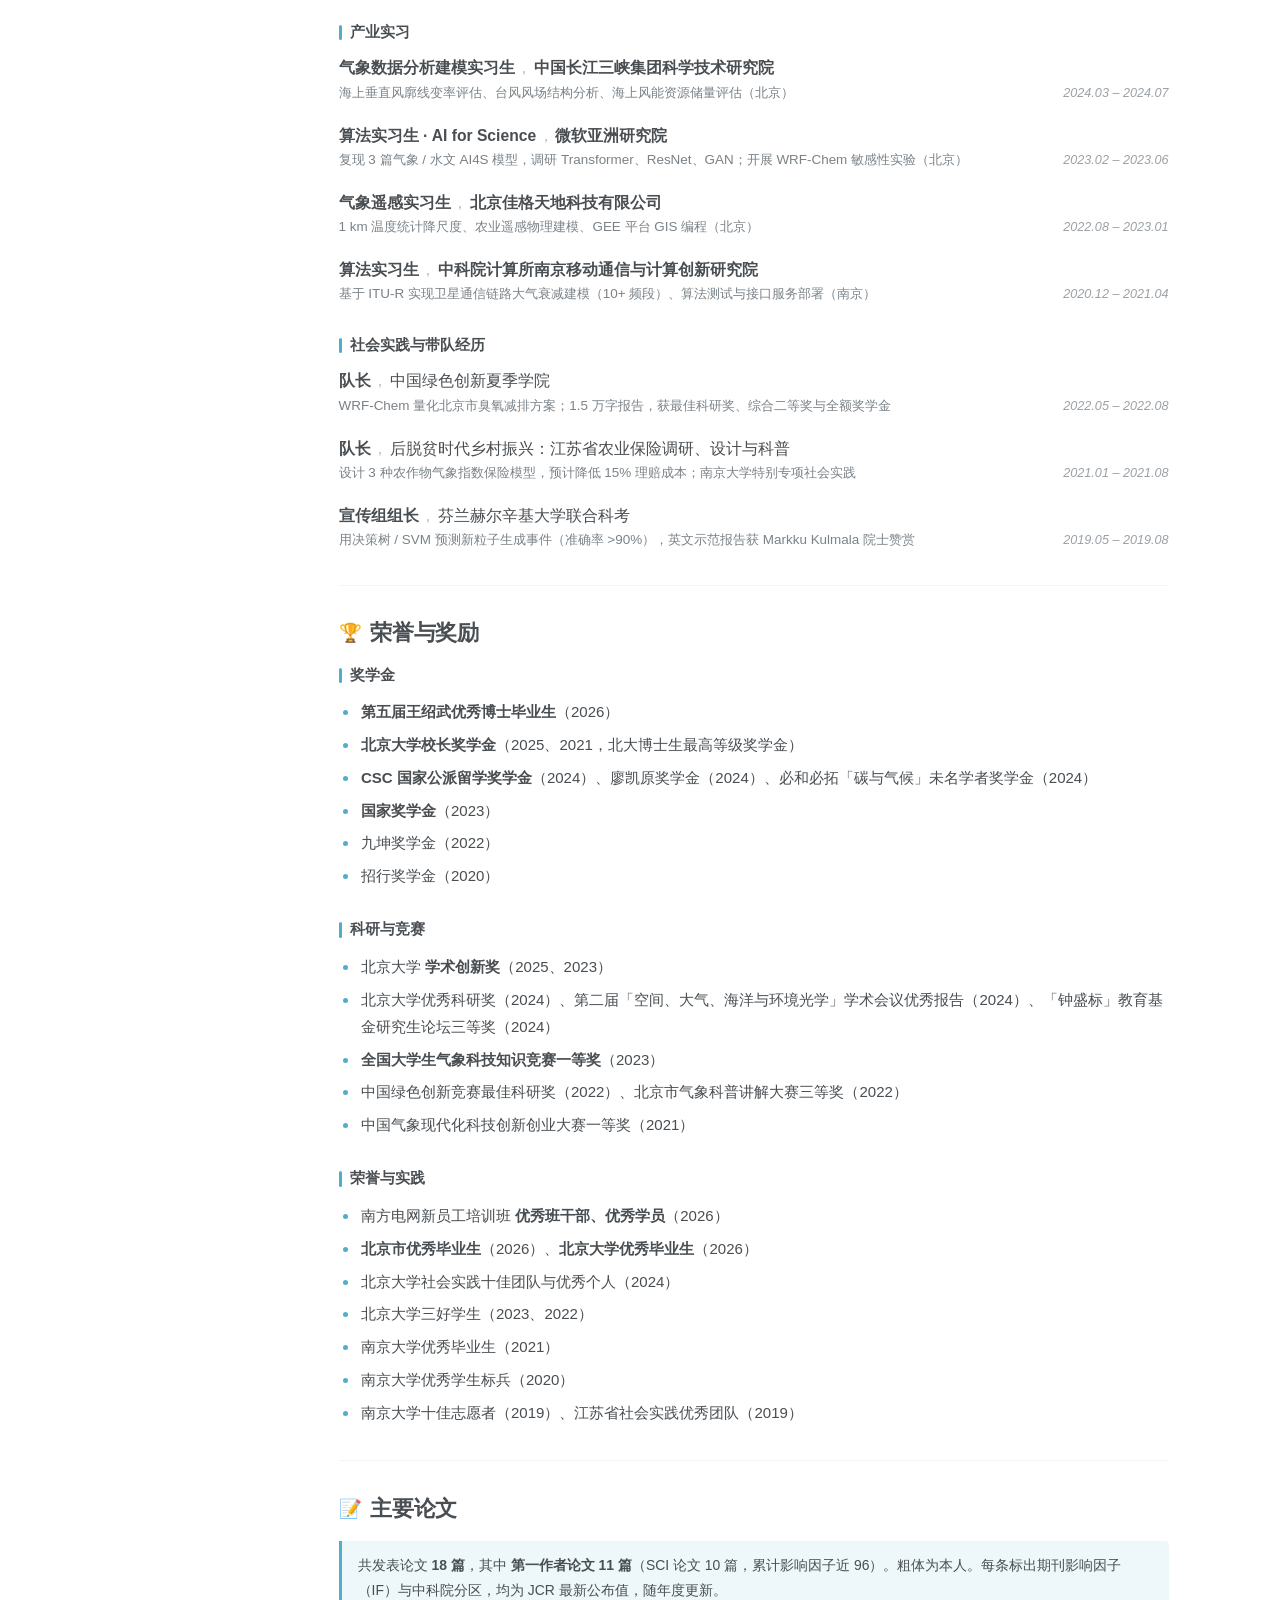
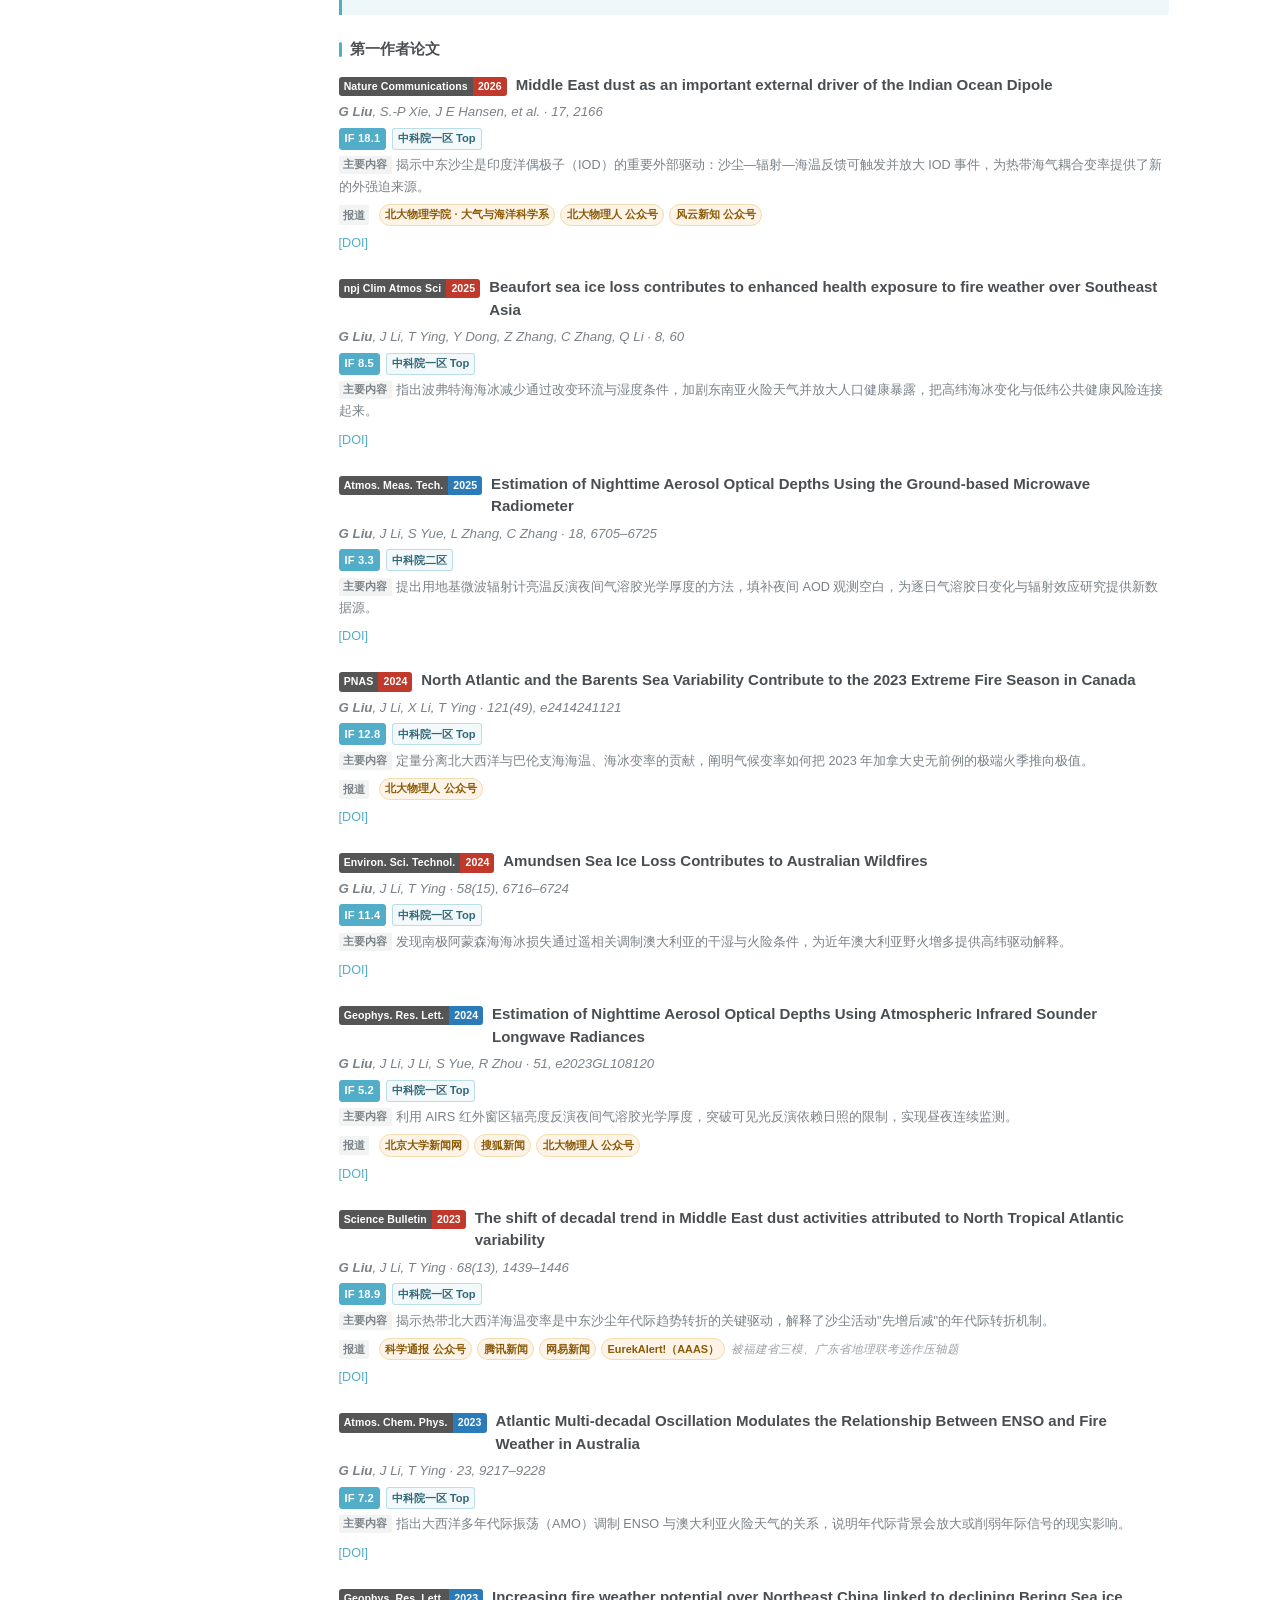
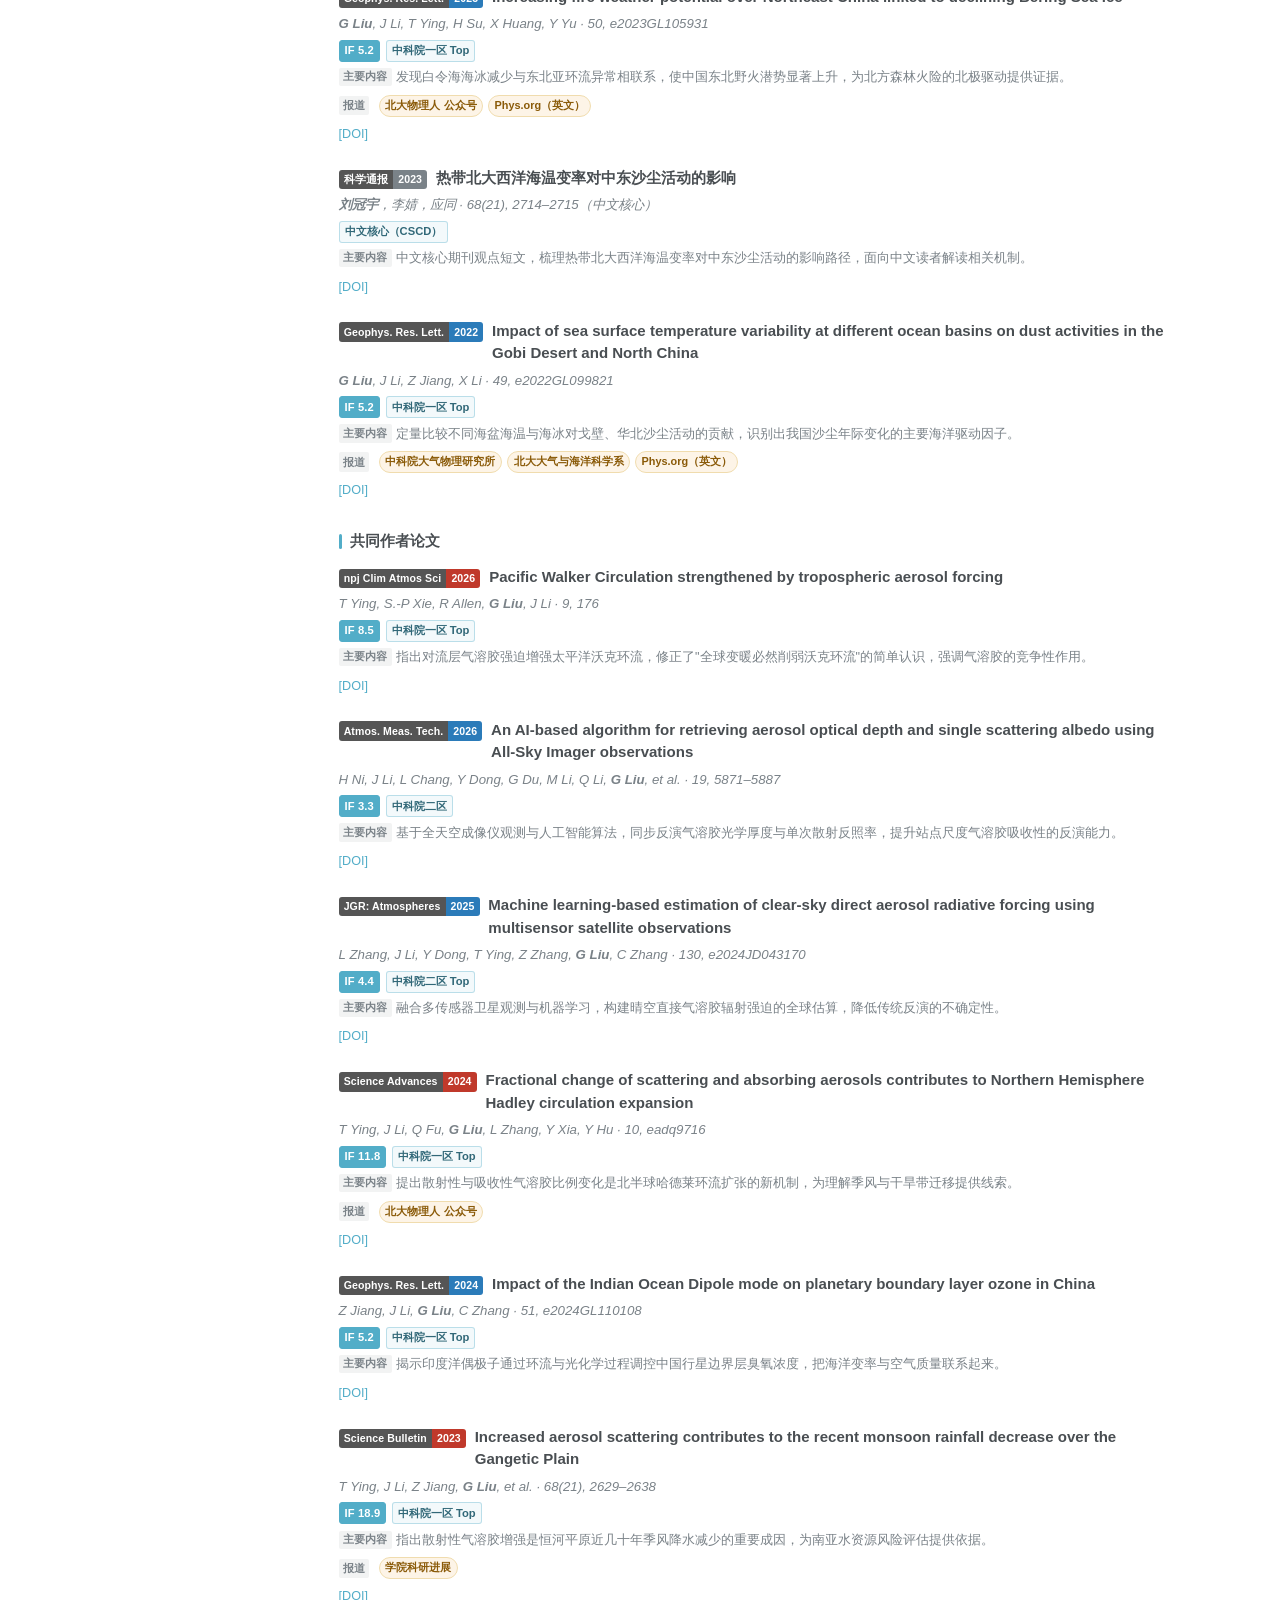
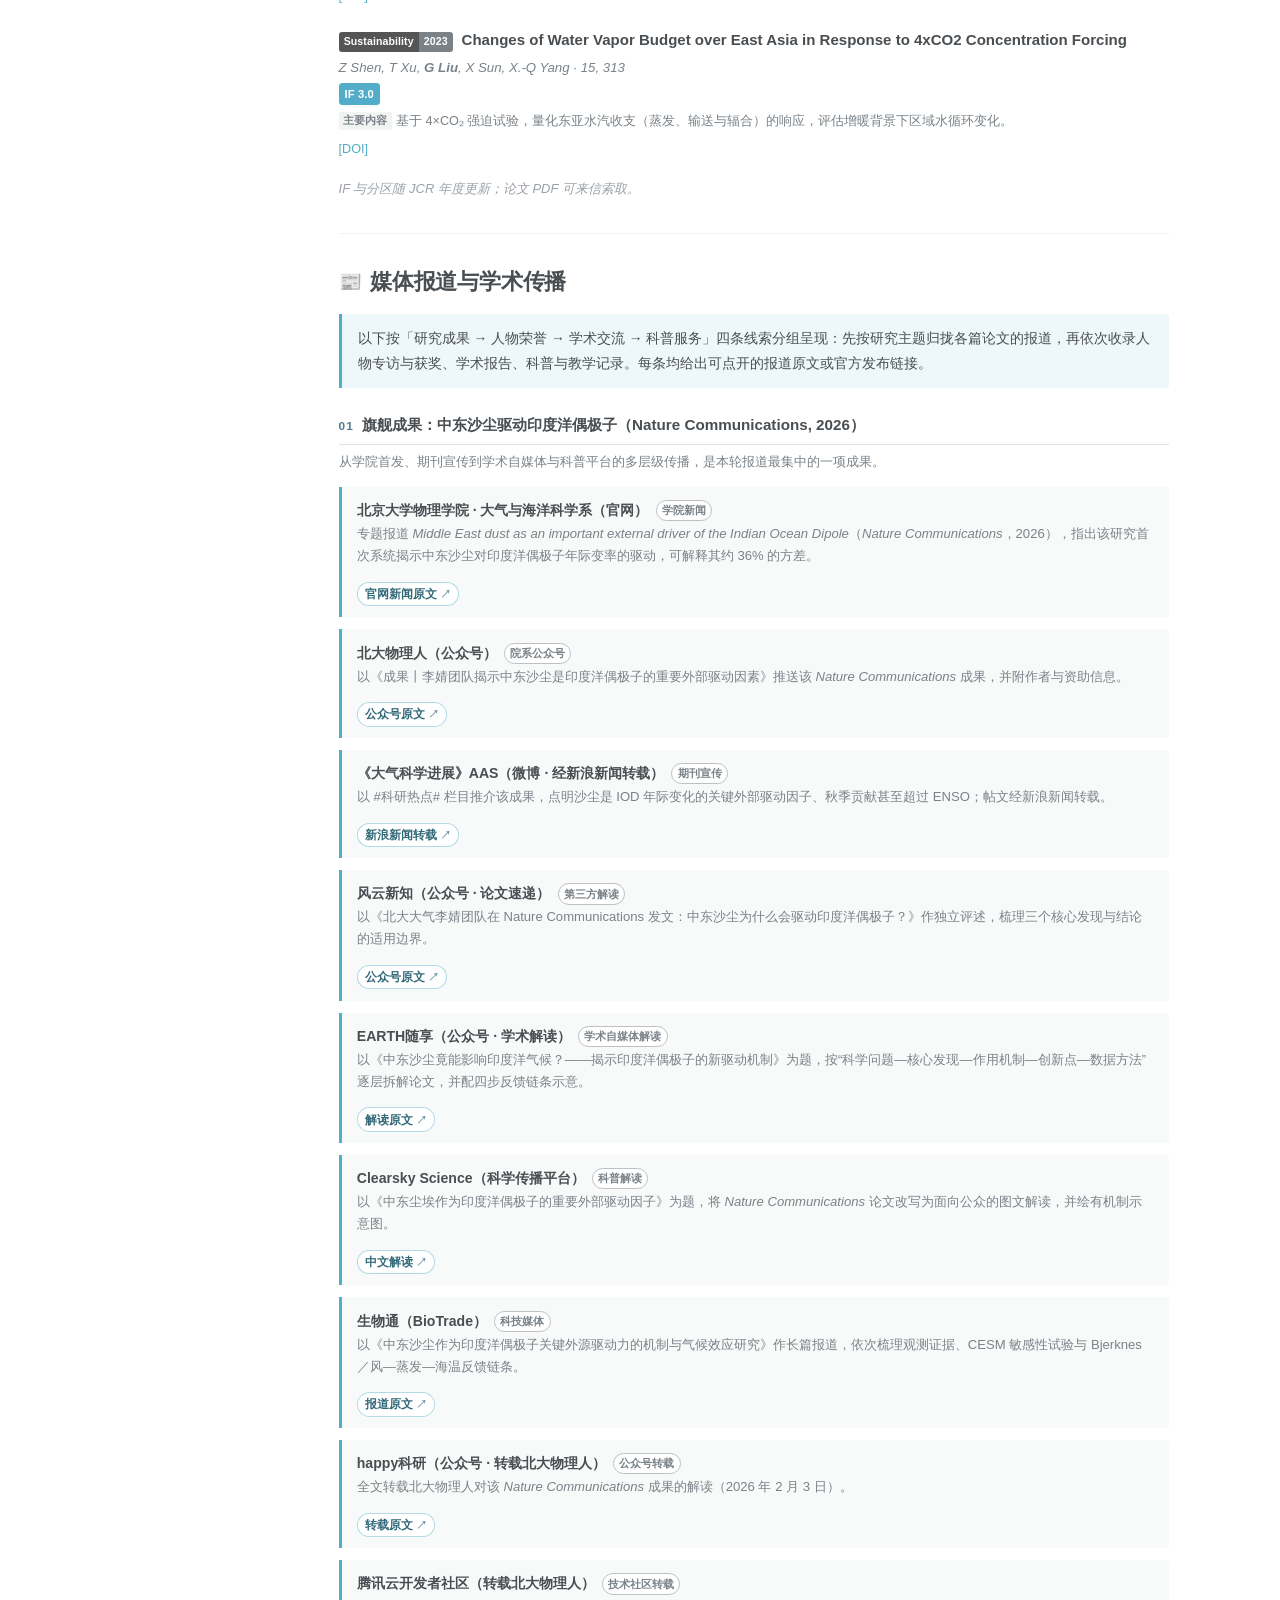
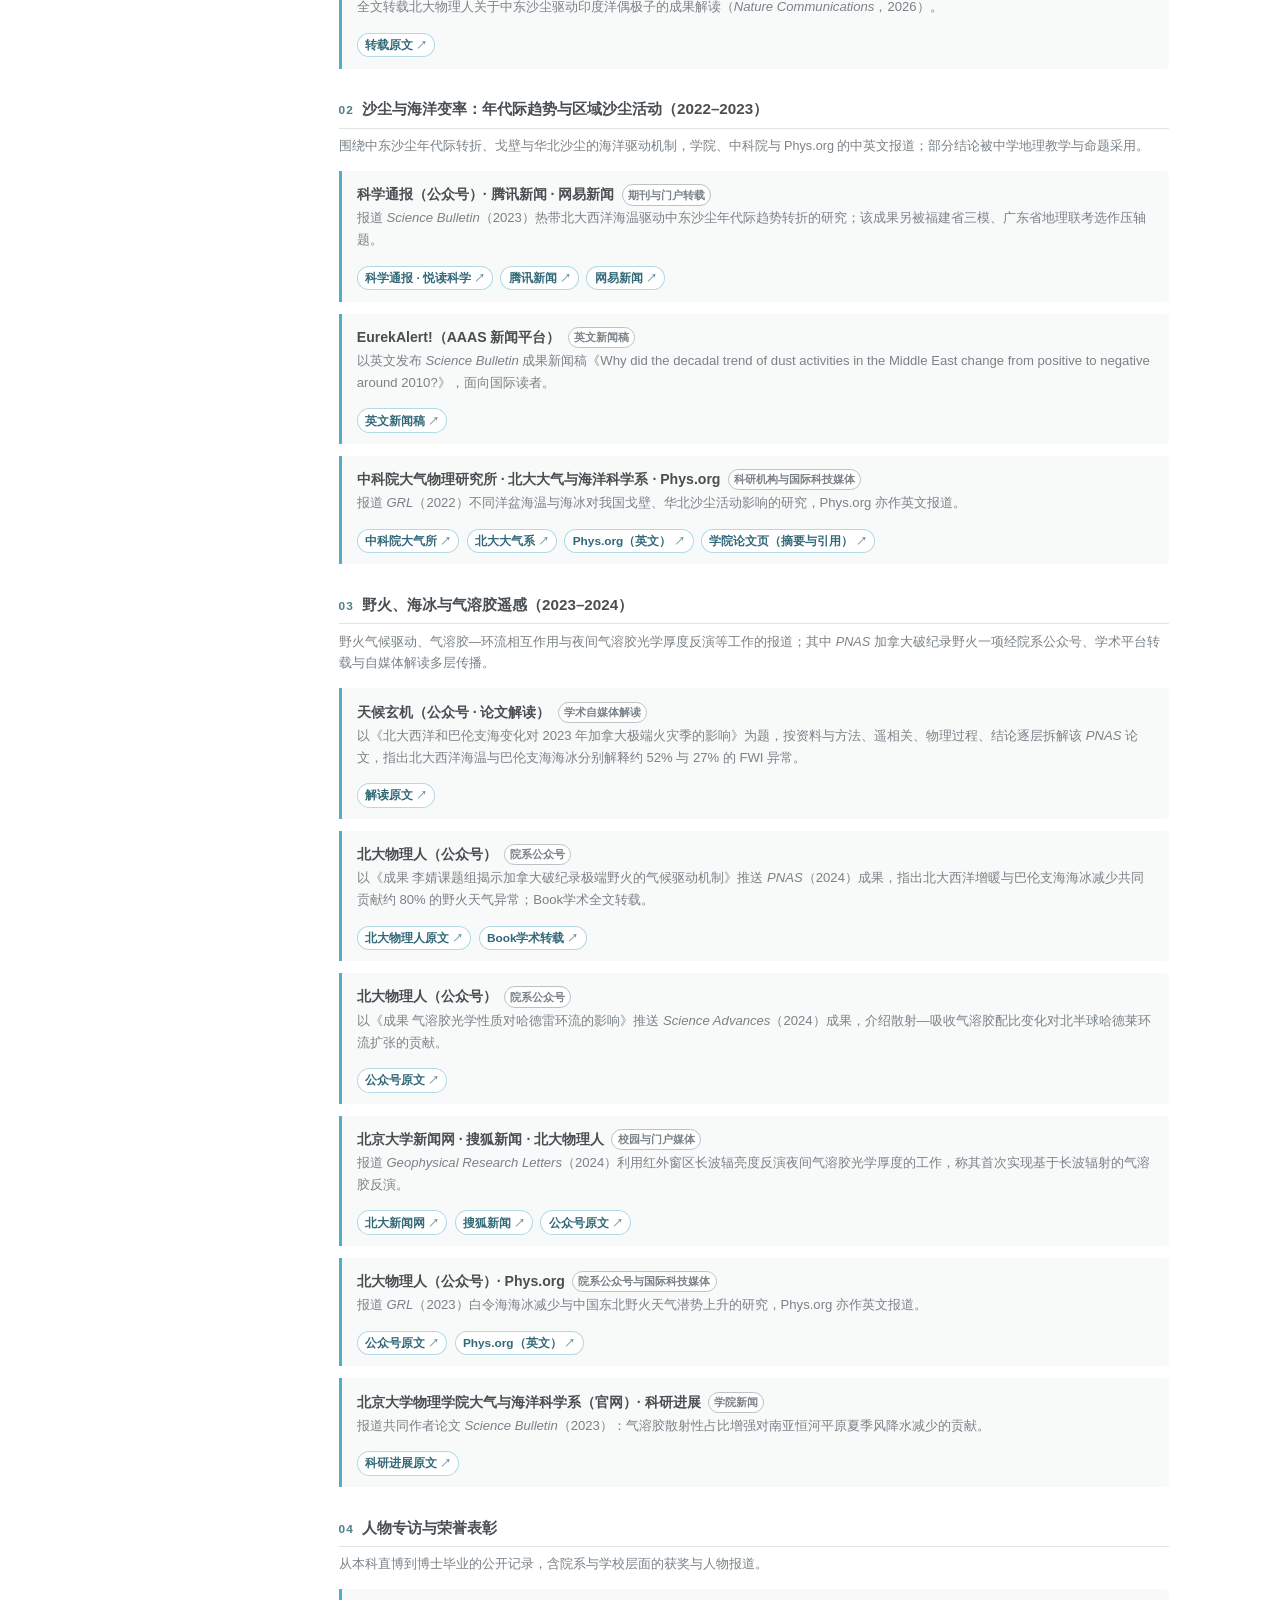
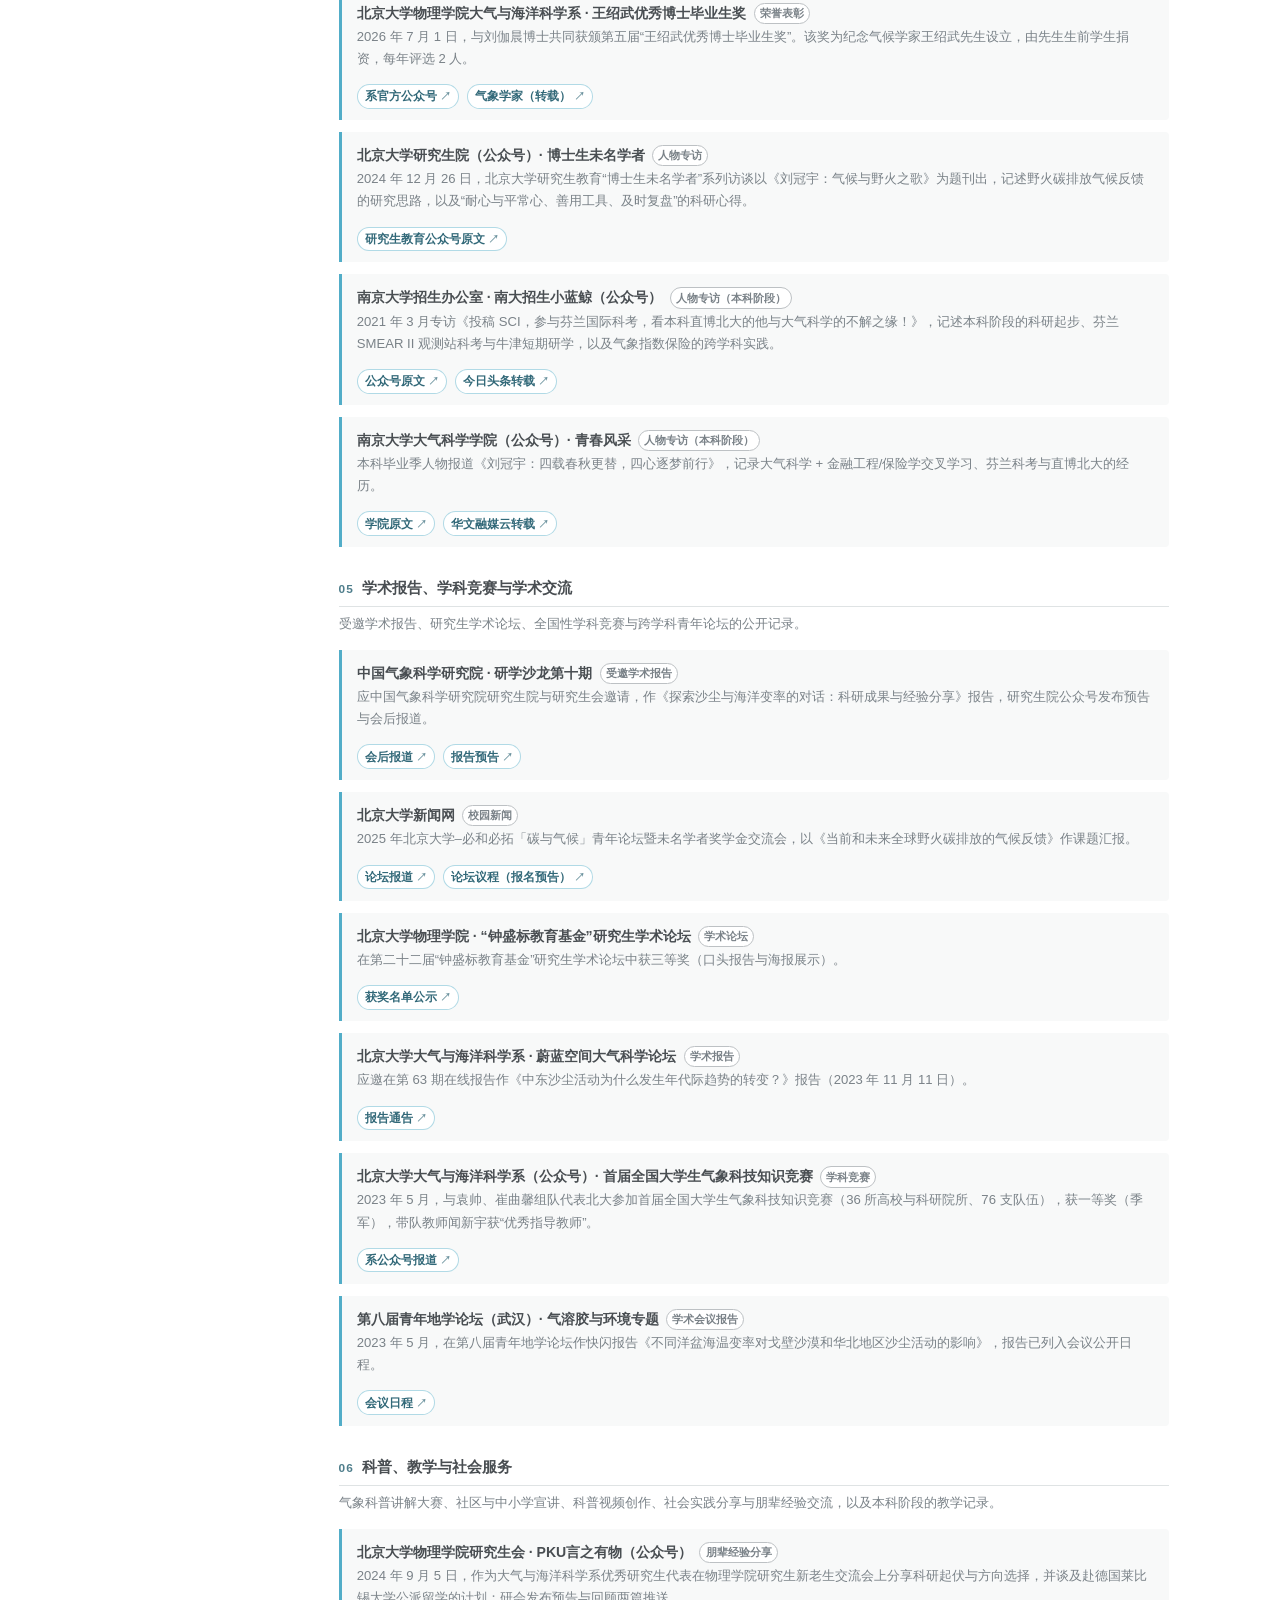
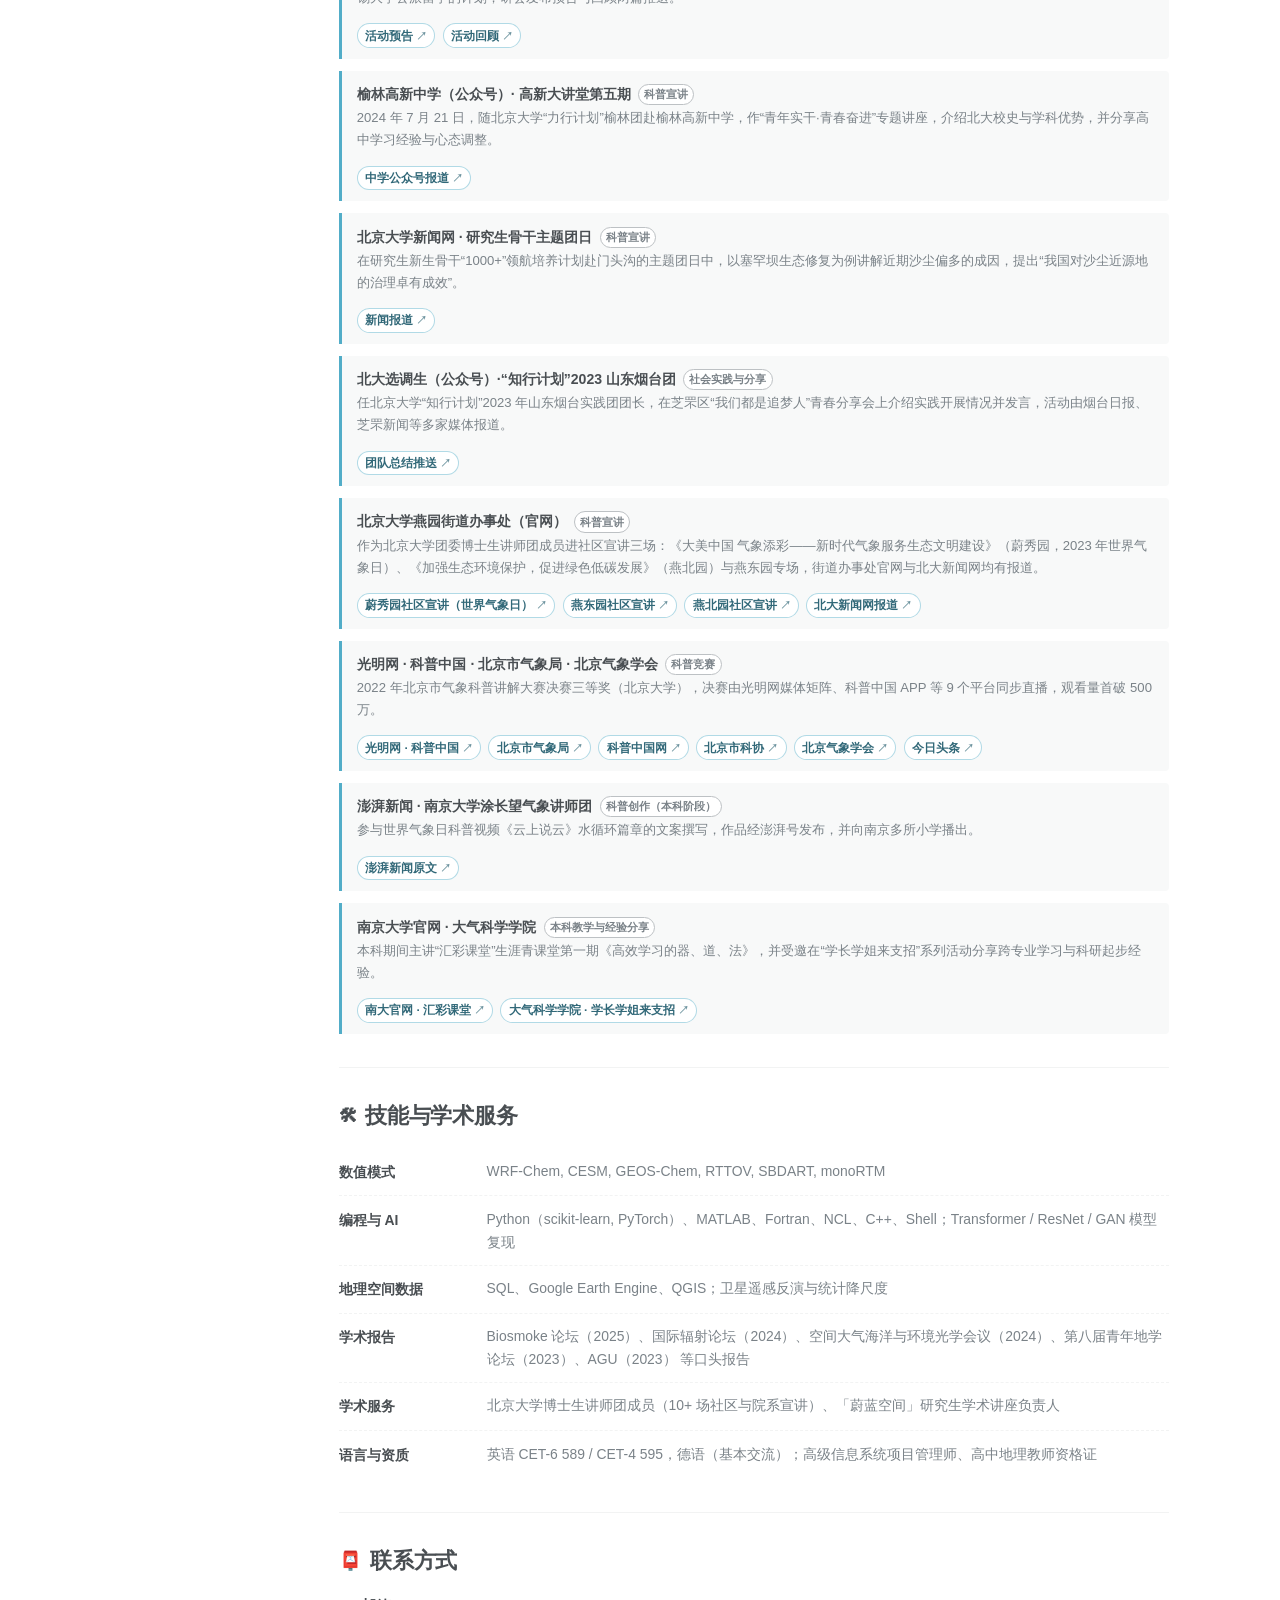
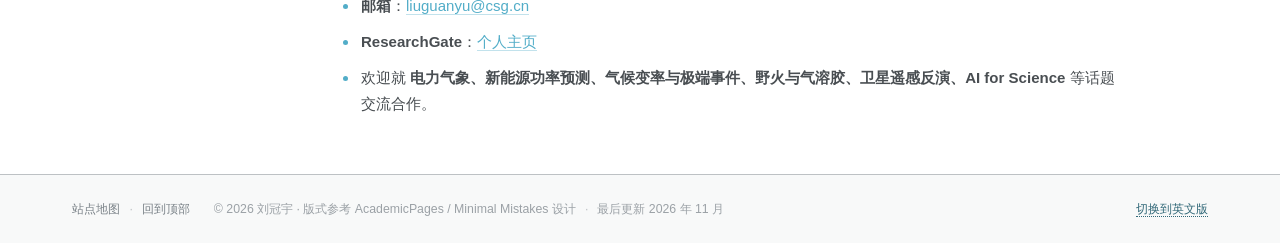
==== commit f23e6645: "Media coverage 36 cards / 60 links: add 6 cards since 30-card version - PNAS Canada wildfire cluster" ====
--- a/index.html
+++ b/index.html
@@ -597,7 +597,7 @@
             <li class="press__item">
               <div class="press__head"><span class="press__source">北京大学新闻网</span><span class="press__tag">校园新闻</span></div>
               <p class="press__desc">2025 年北京大学–必和必拓「碳与气候」青年论坛暨未名学者奖学金交流会，以《当前和未来全球野火碳排放的气候反馈》作课题汇报。</p>
-              <div class="press__links"><a class="press__link" href="https://news.pku.edu.cn/info/7921/2767181.htm" target="_blank" rel="noopener noreferrer">论坛报道</a></div>
+              <div class="press__links"><a class="press__link" href="https://news.pku.edu.cn/info/7921/2767181.htm" target="_blank" rel="noopener noreferrer">论坛报道</a><a class="press__link" href="https://news.pku.edu.cn/info/3001/2651561.htm" target="_blank" rel="noopener noreferrer">论坛议程（报名预告）</a></div>
             </li>
             <li class="press__item">
               <div class="press__head"><span class="press__source">北京大学物理学院 · “钟盛标教育基金”研究生学术论坛</span><span class="press__tag">学术论坛</span></div>
@@ -613,6 +613,11 @@
               <div class="press__head"><span class="press__source">北京大学大气与海洋科学系（公众号）· 首届全国大学生气象科技知识竞赛</span><span class="press__tag">学科竞赛</span></div>
               <p class="press__desc">2023 年 5 月，与袁帅、崔曲馨组队代表北大参加首届全国大学生气象科技知识竞赛（36 所高校与科研院所、76 支队伍），获一等奖（季军），带队教师闻新宇获“优秀指导教师”。</p>
               <div class="press__links"><a class="press__link" href="https://mp.weixin.qq.com/s/Tz89aBhEgAX4jf_UZT1lOQ" target="_blank" rel="noopener noreferrer">系公众号报道</a></div>
+            </li>
+            <li class="press__item">
+              <div class="press__head"><span class="press__source">第八届青年地学论坛（武汉）· 气溶胶与环境专题</span><span class="press__tag">学术会议报告</span></div>
+              <p class="press__desc">2023 年 5 月，在第八届青年地学论坛作快闪报告《不同洋盆海温变率对戈壁沙漠和华北地区沙尘活动的影响》，报告已列入会议公开日程。</p>
+              <div class="press__links"><a class="press__link" href="https://www.aconf.cn/conf_186290/timetable/session/193245/day/2.html" target="_blank" rel="noopener noreferrer">会议日程</a></div>
             </li>
           </ul>
         </div>
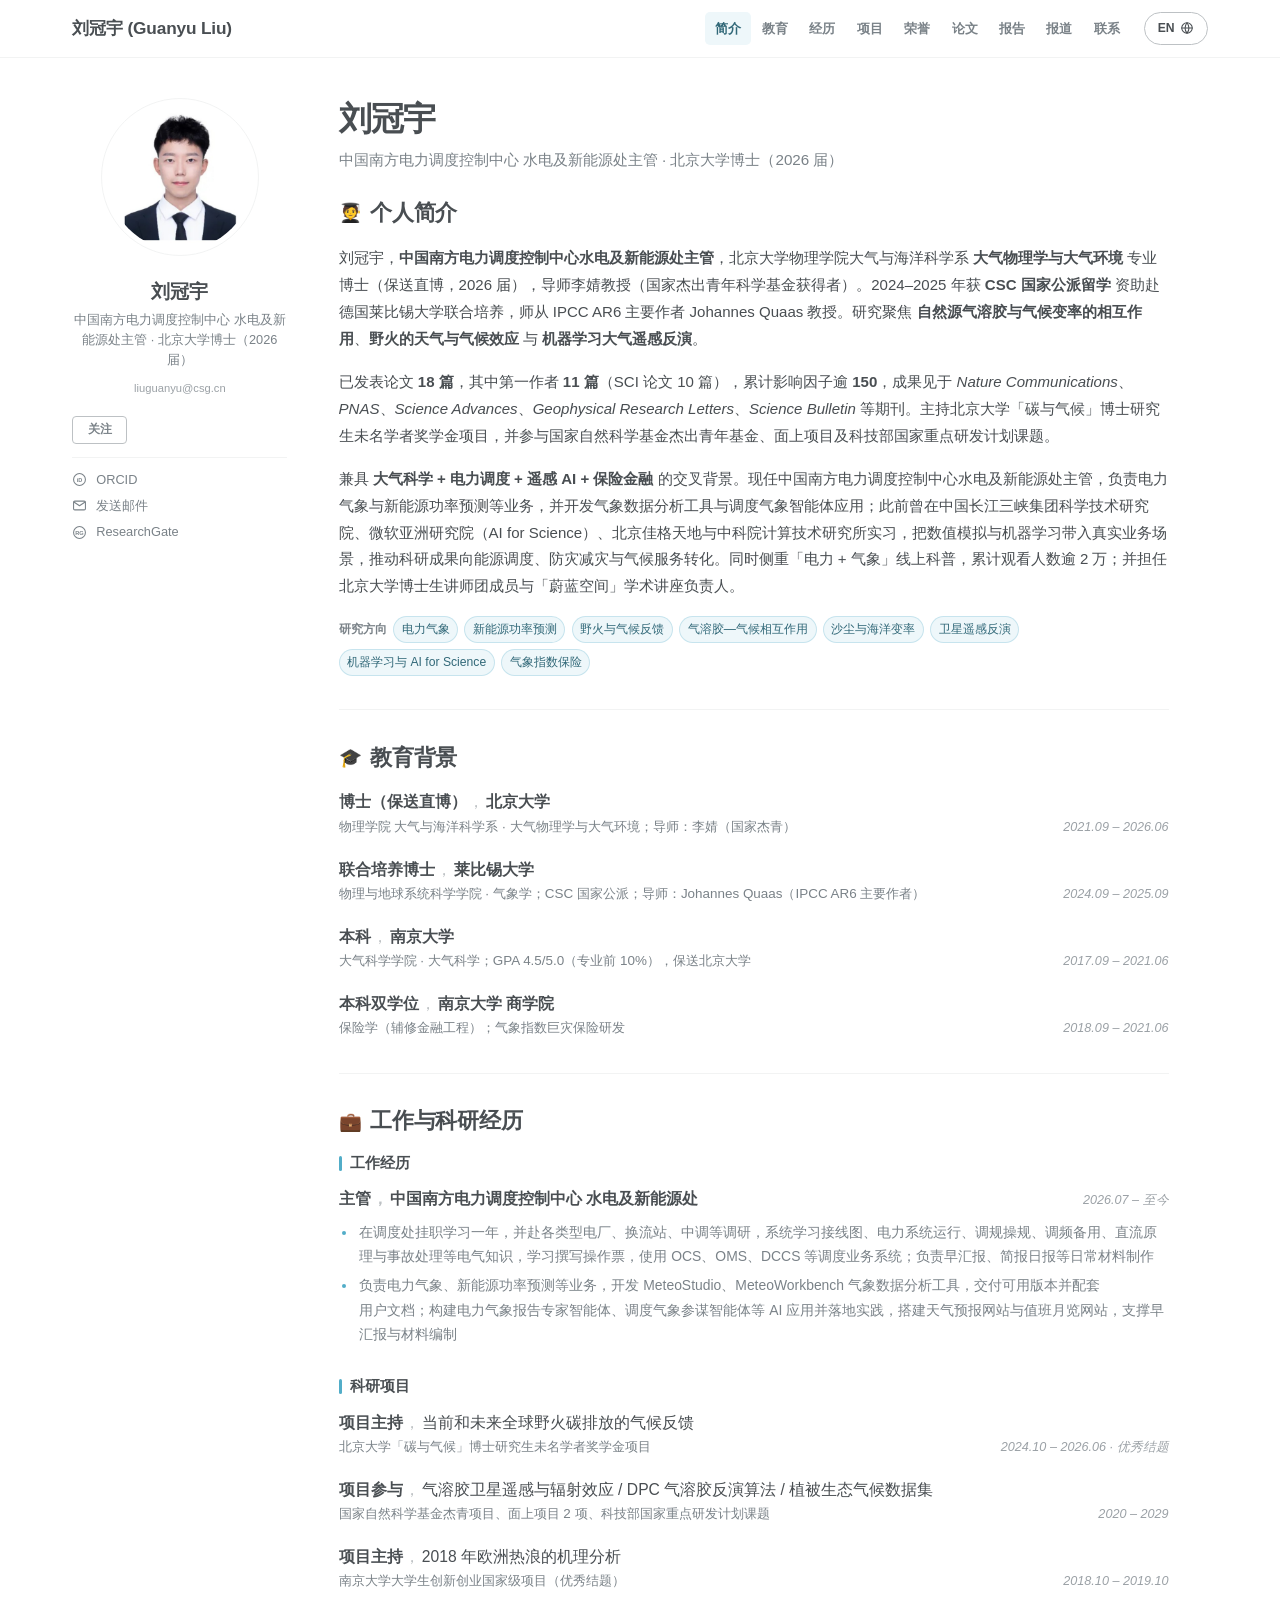
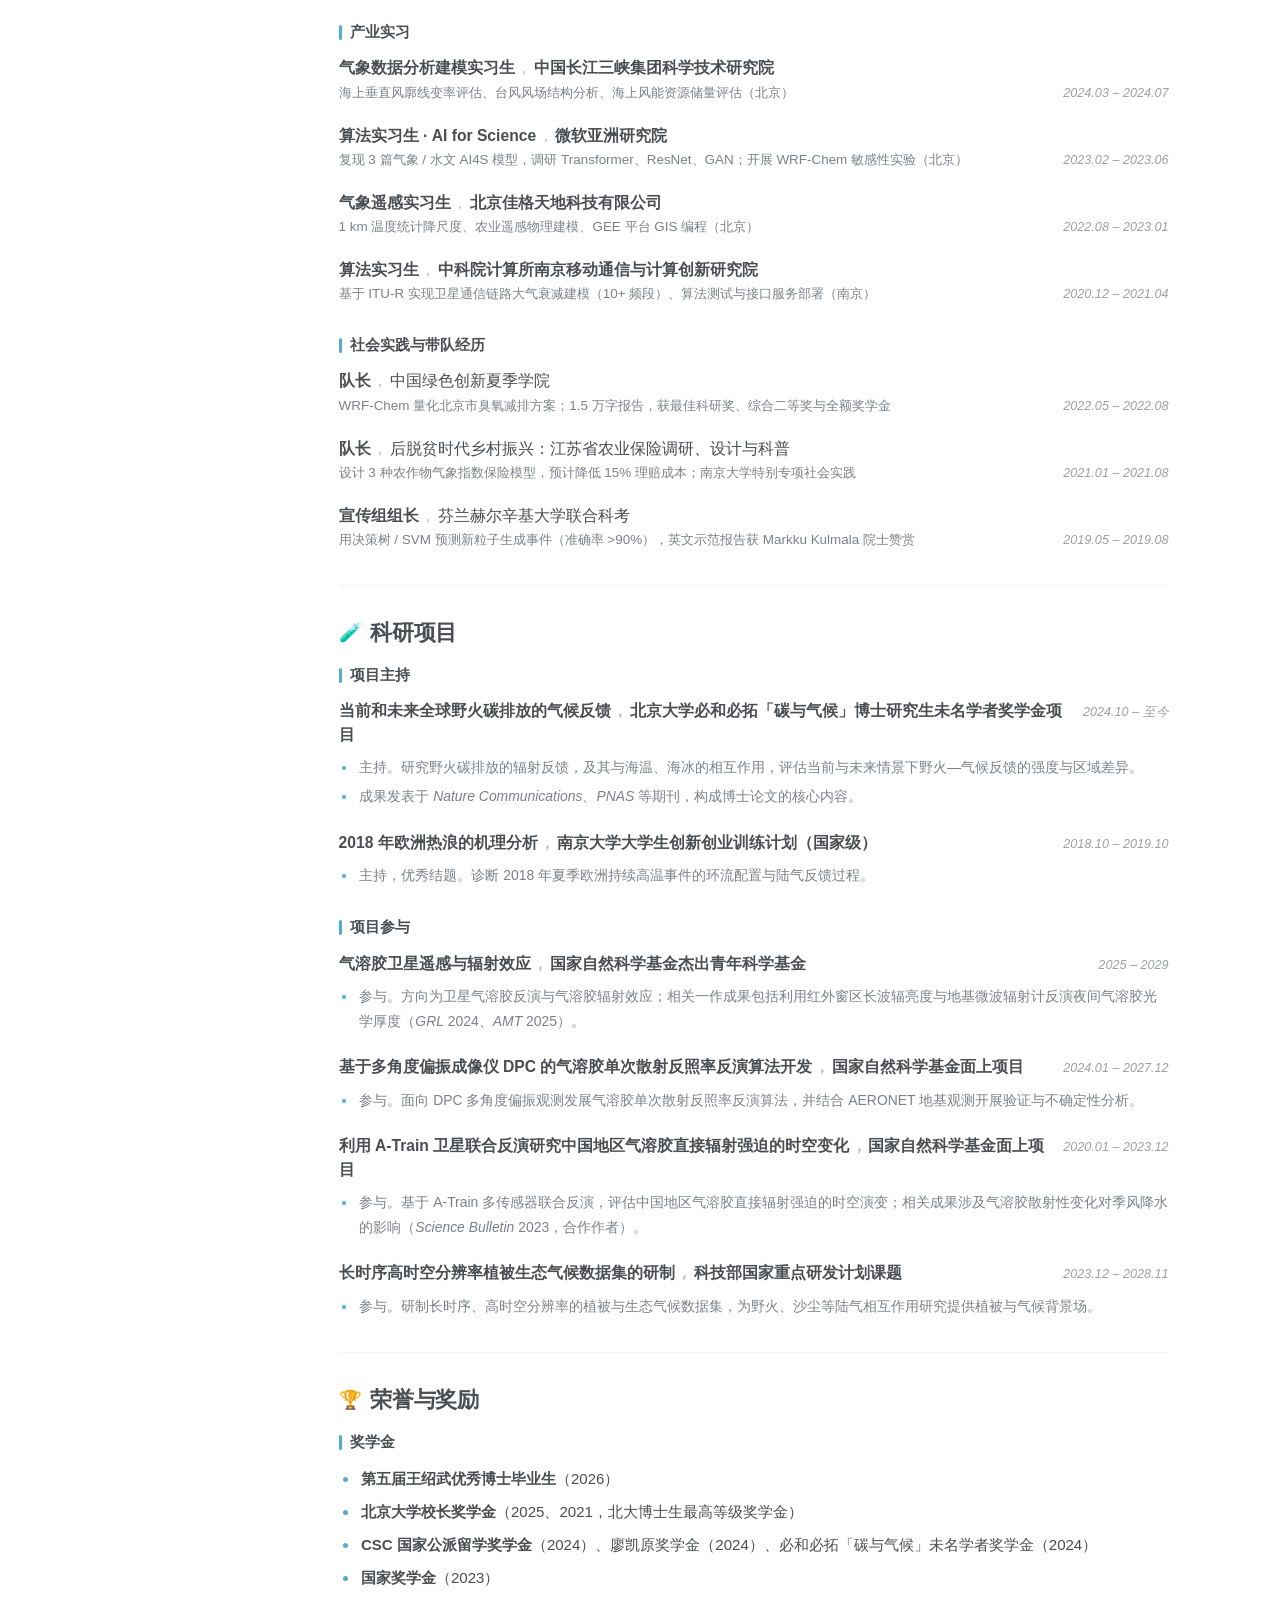
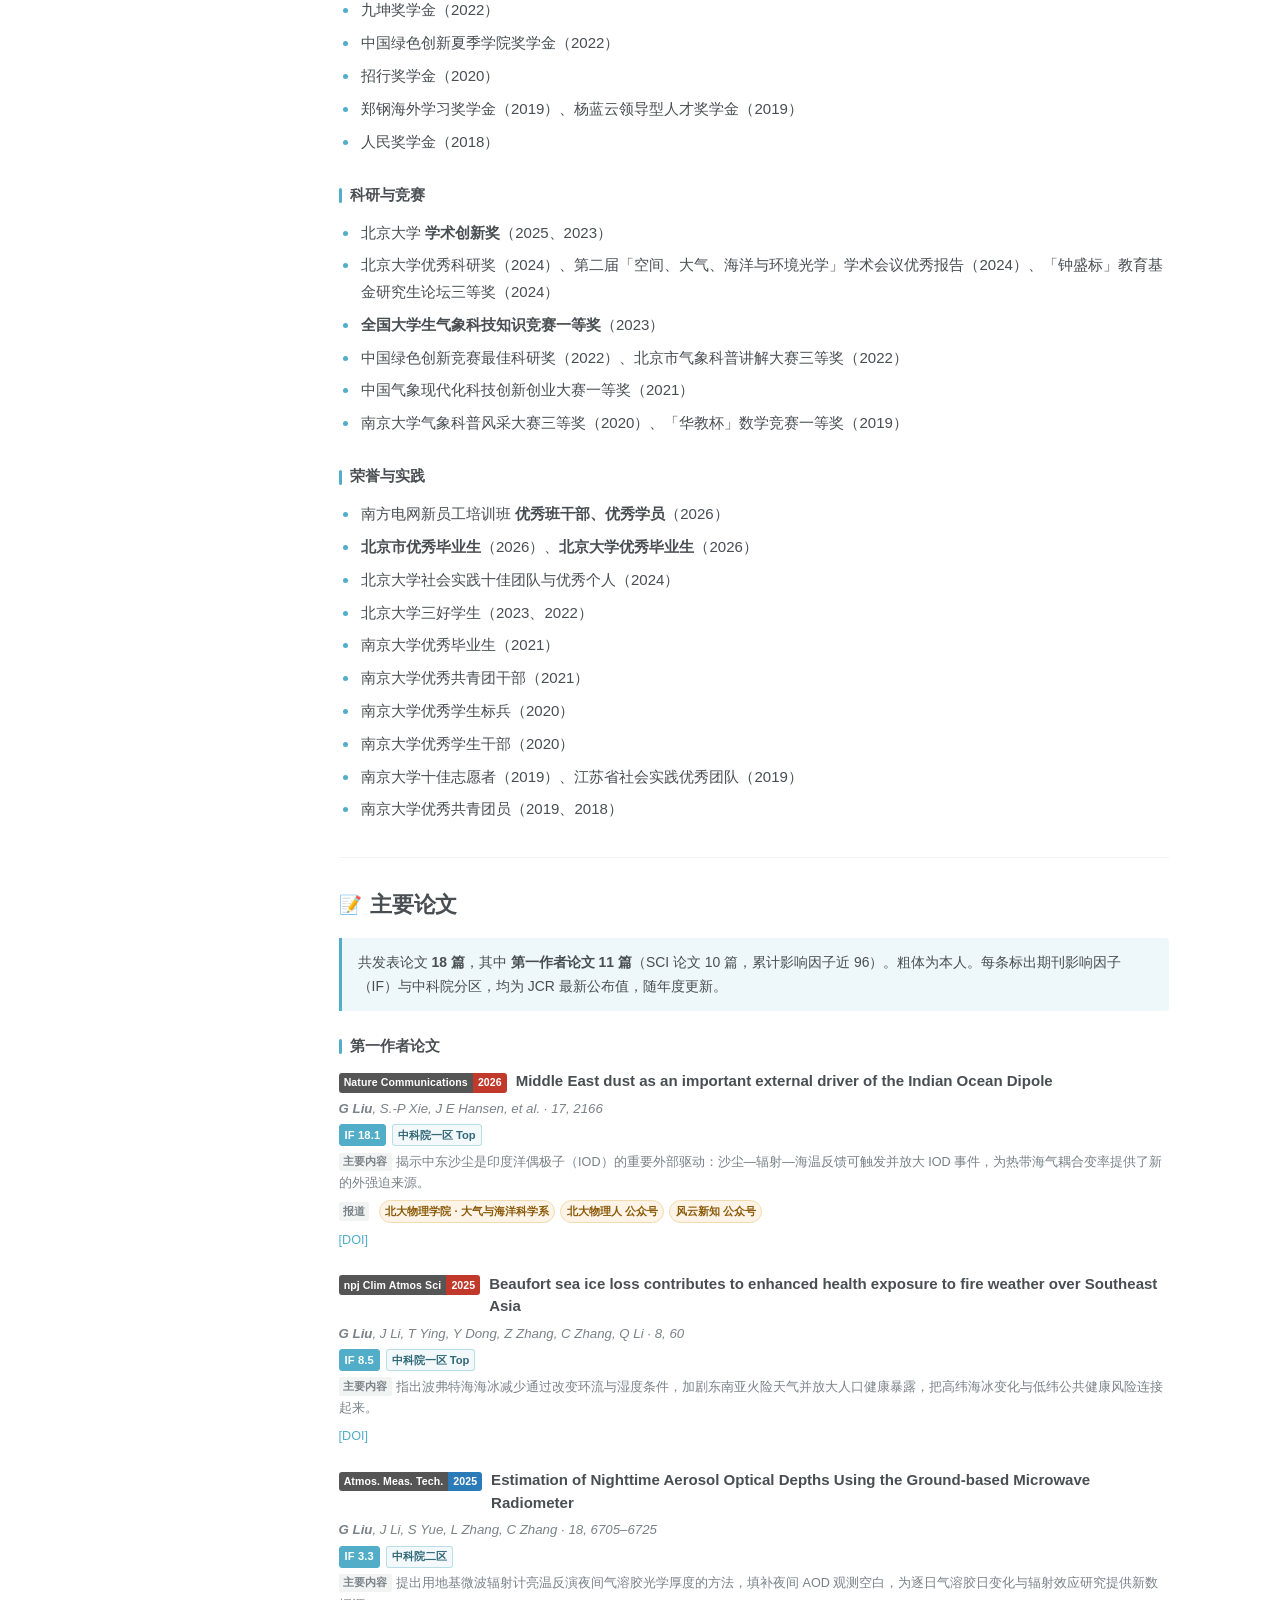
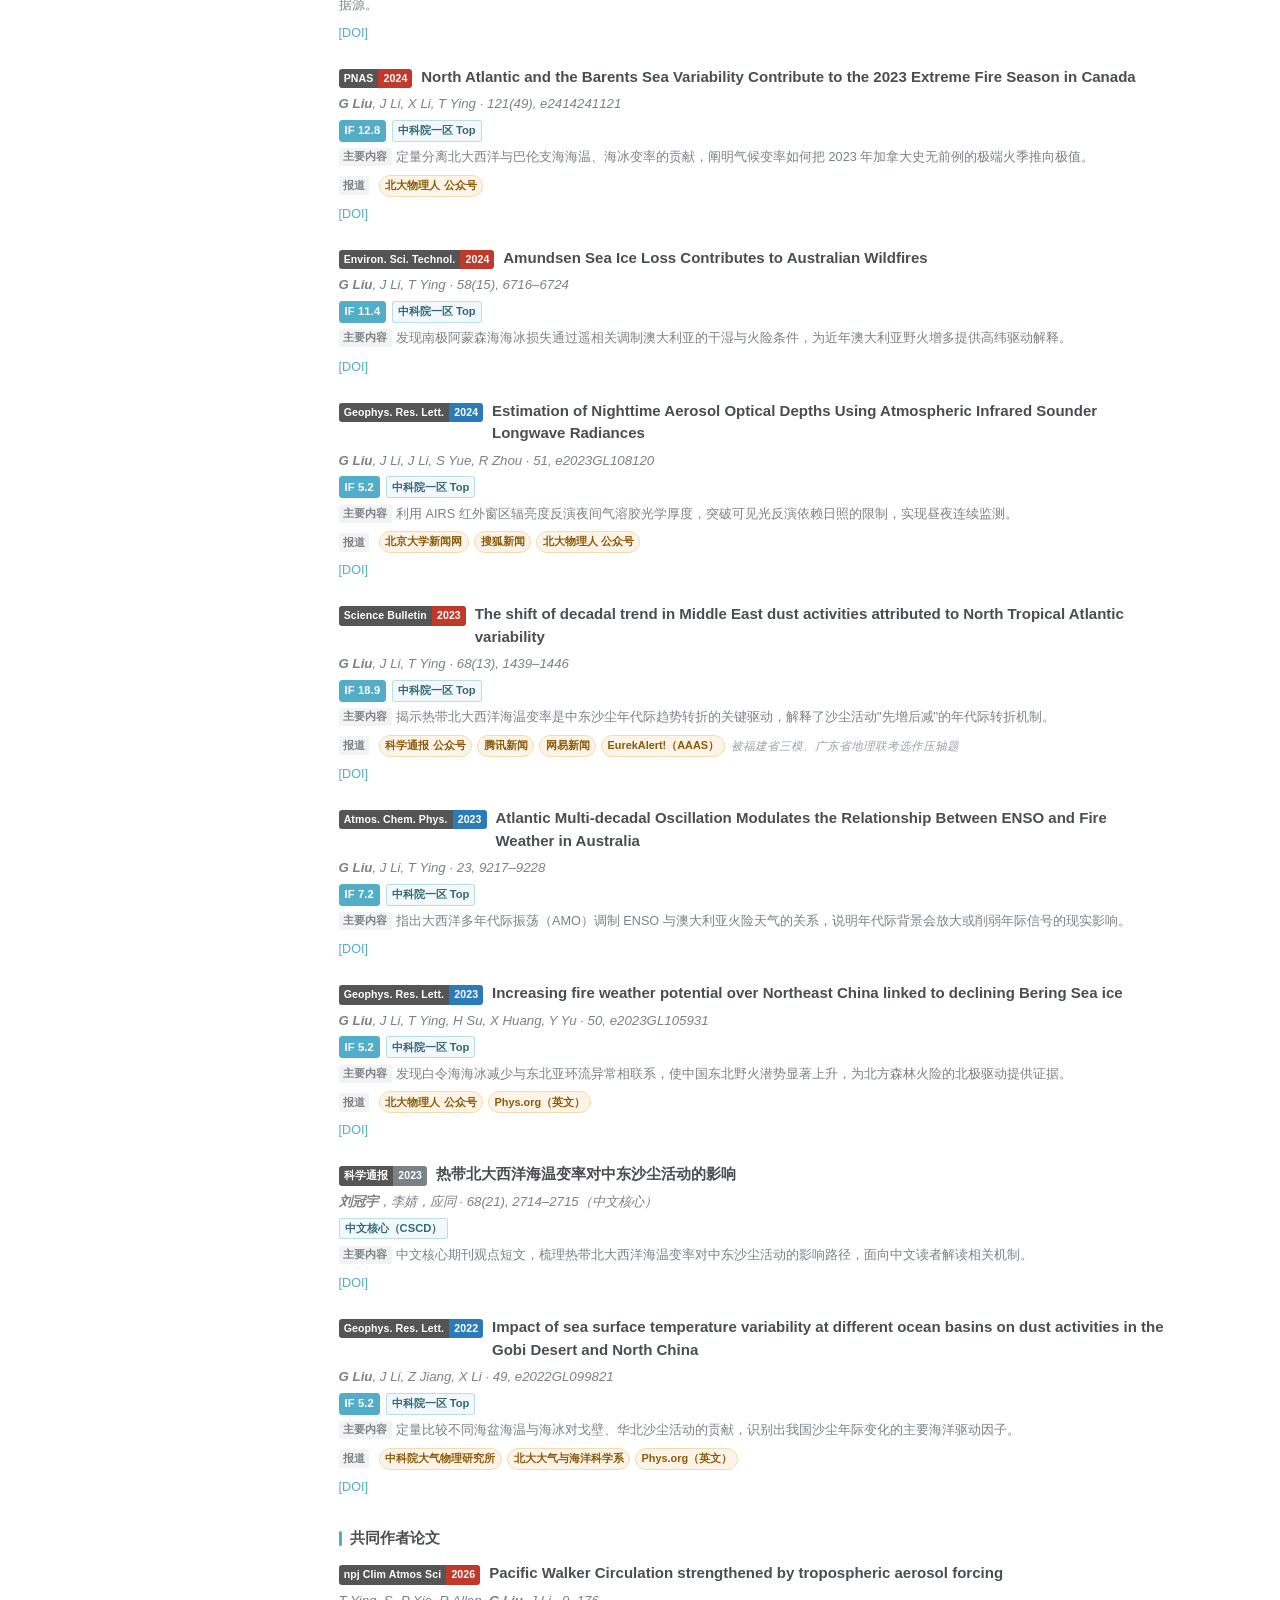
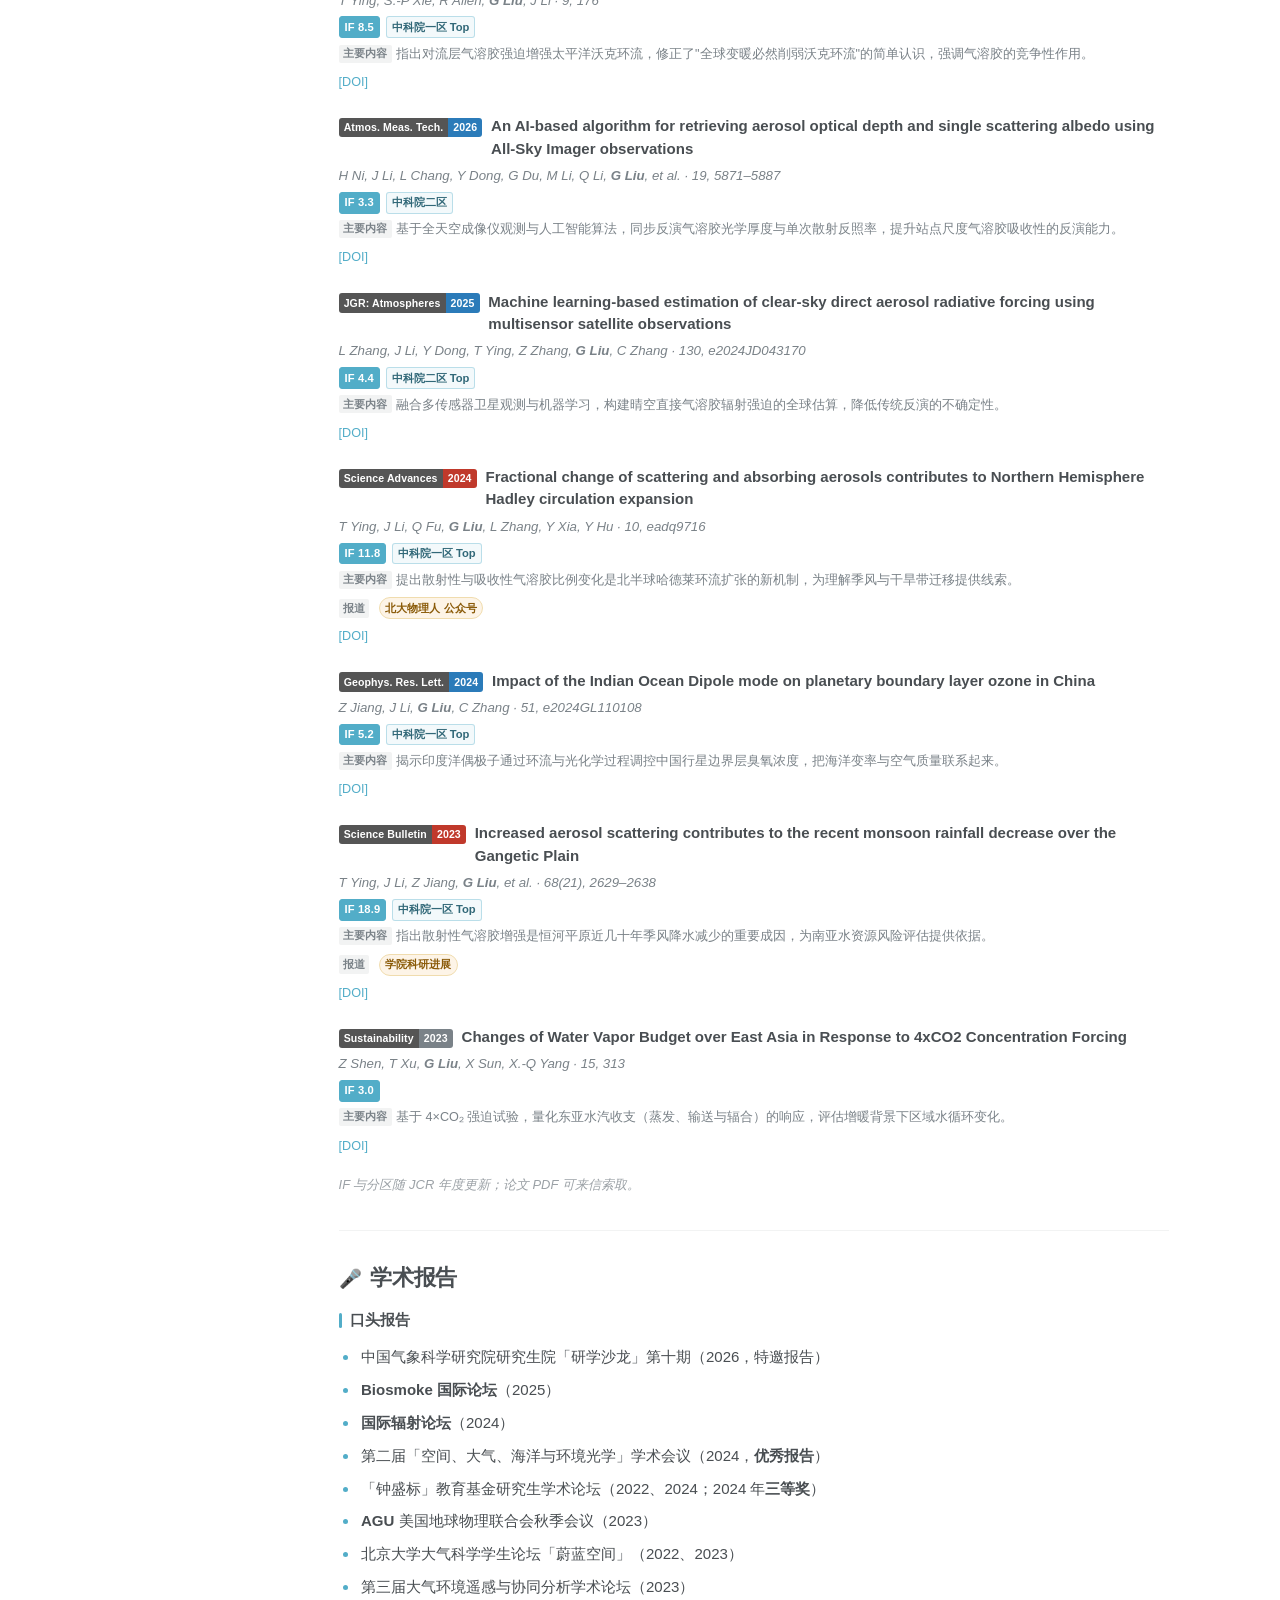
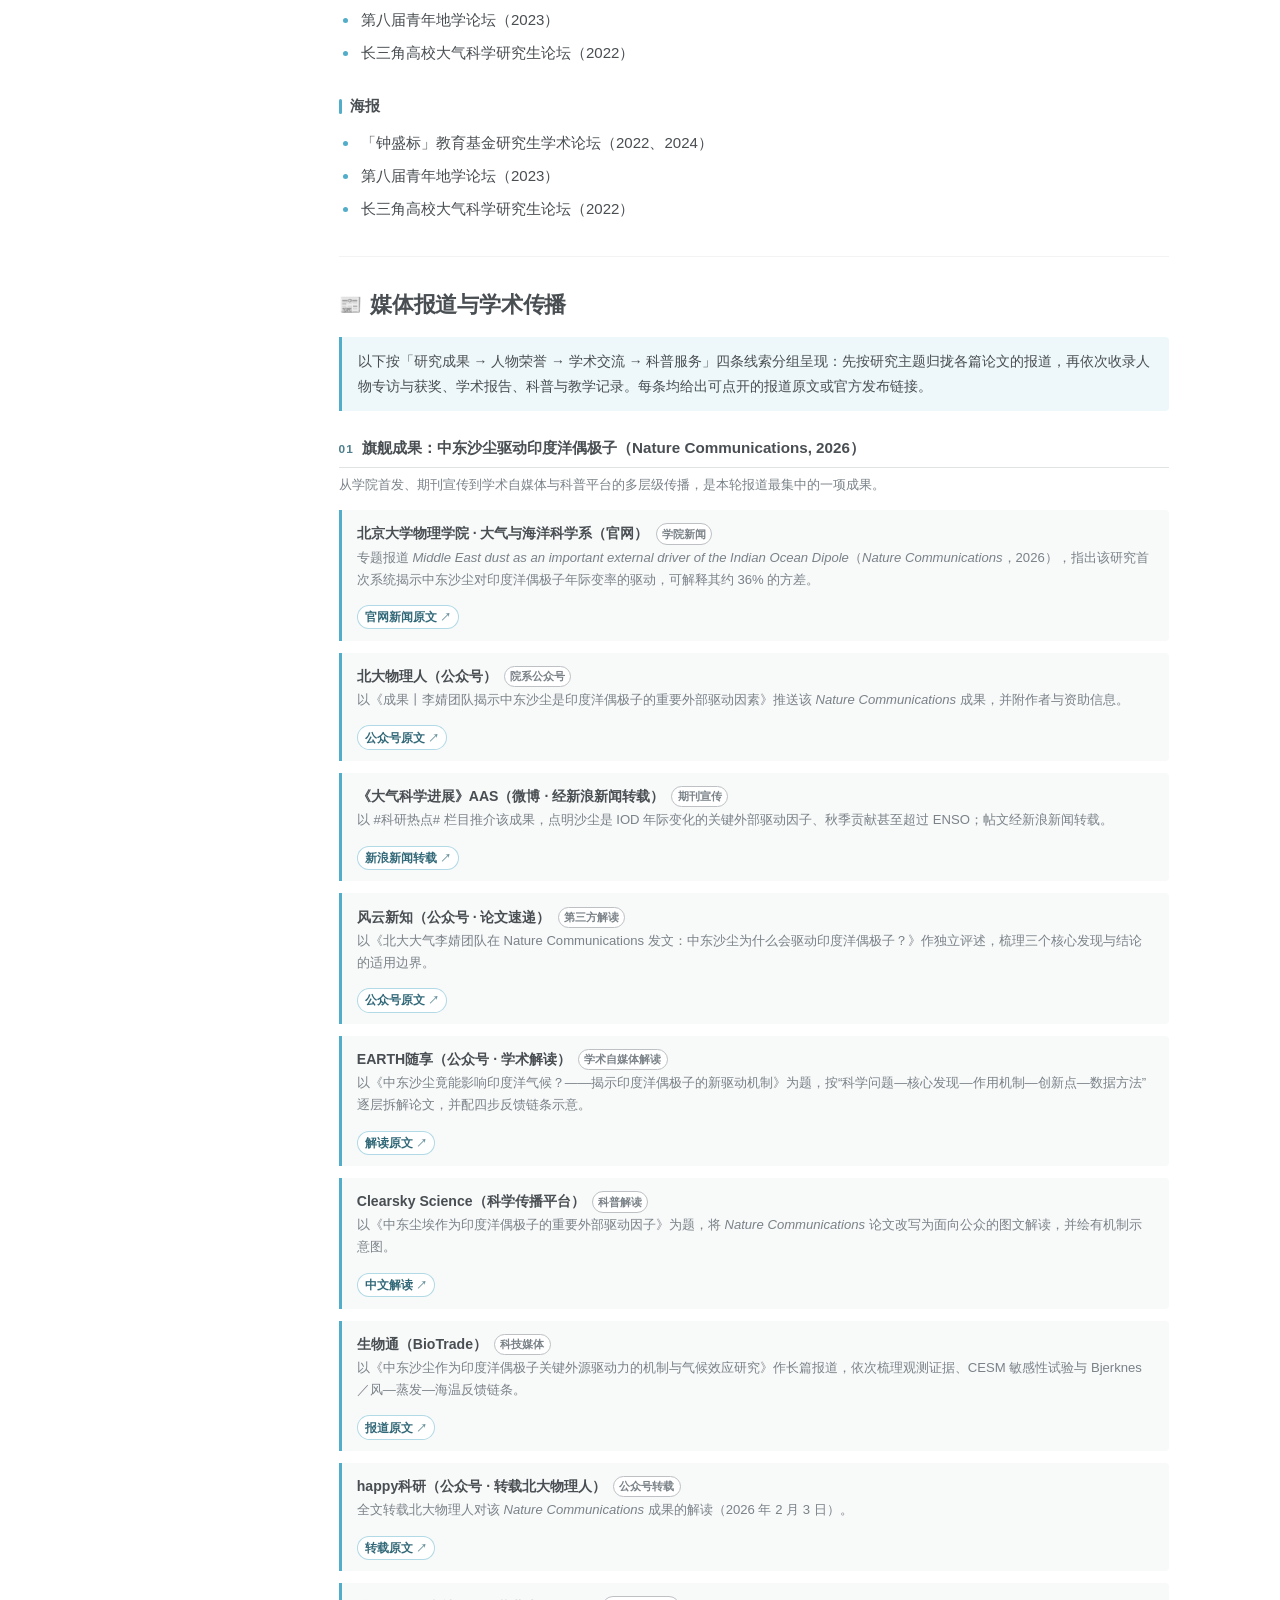
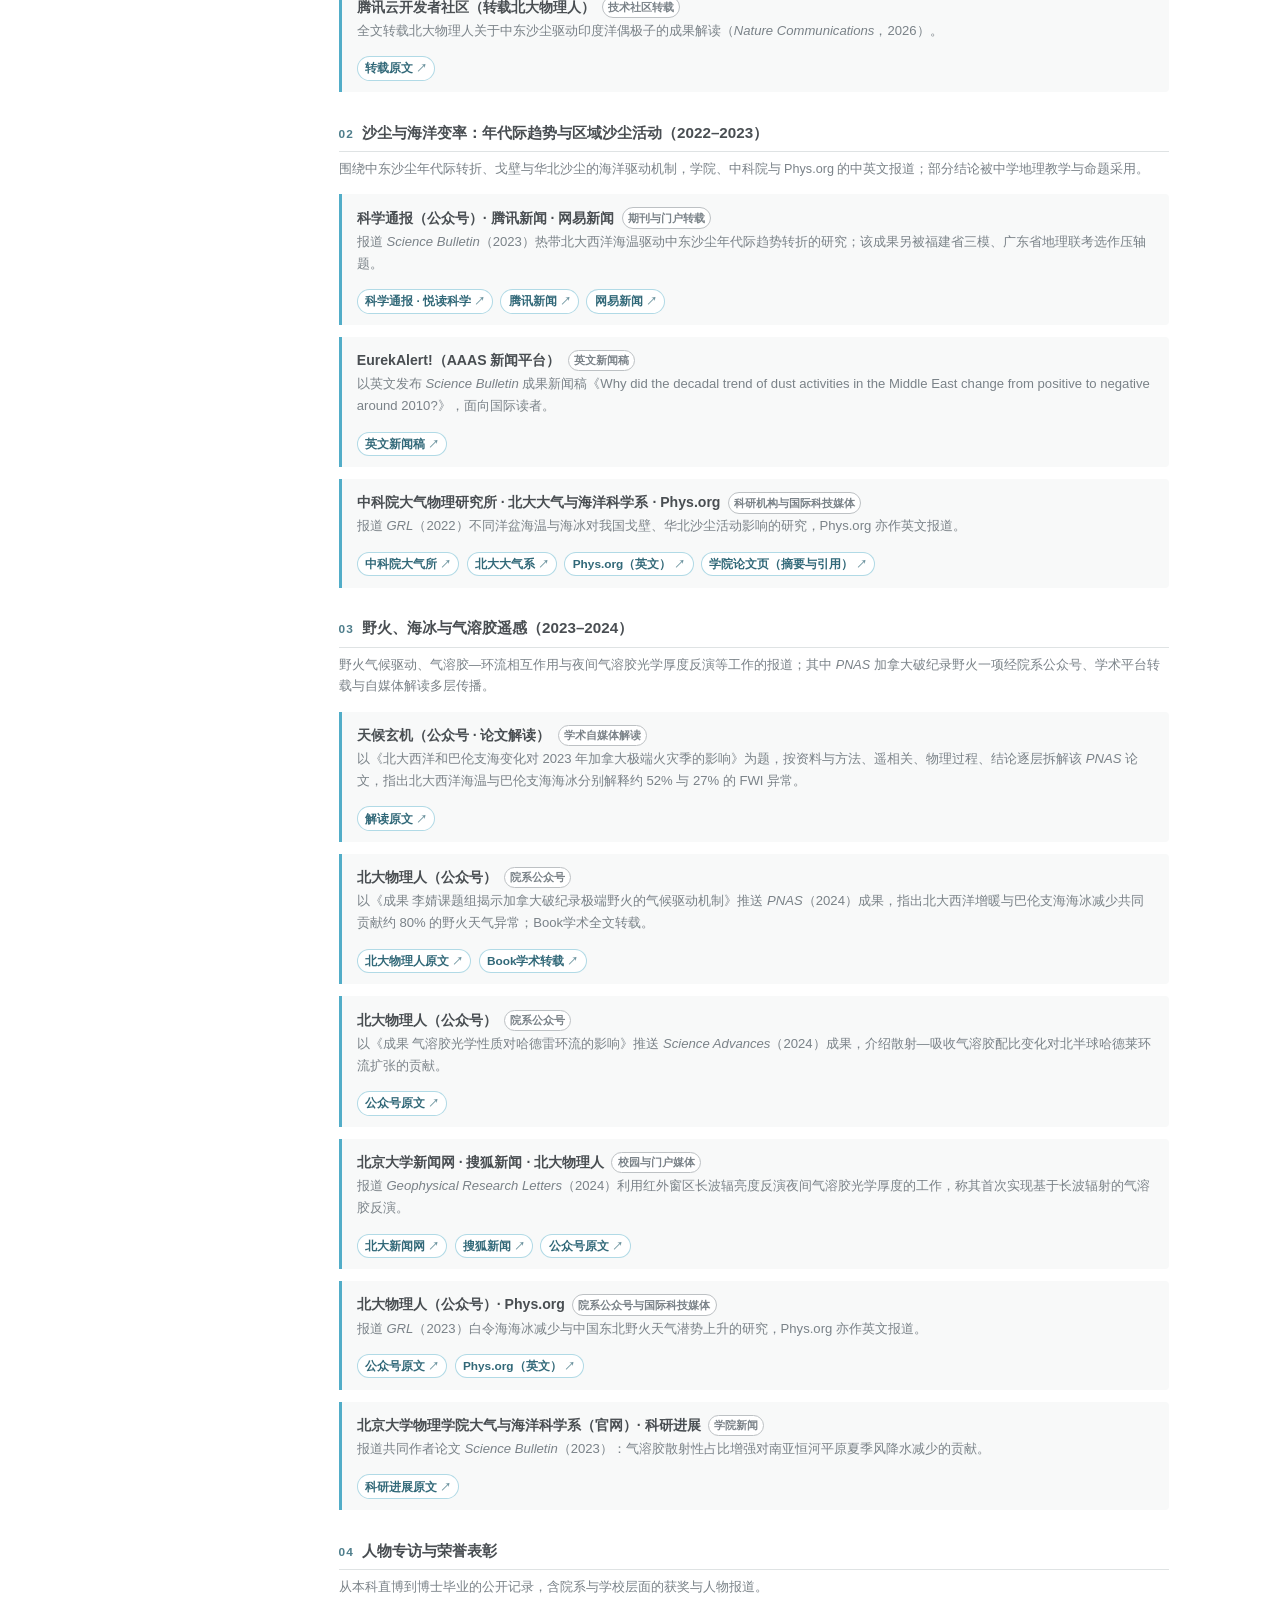
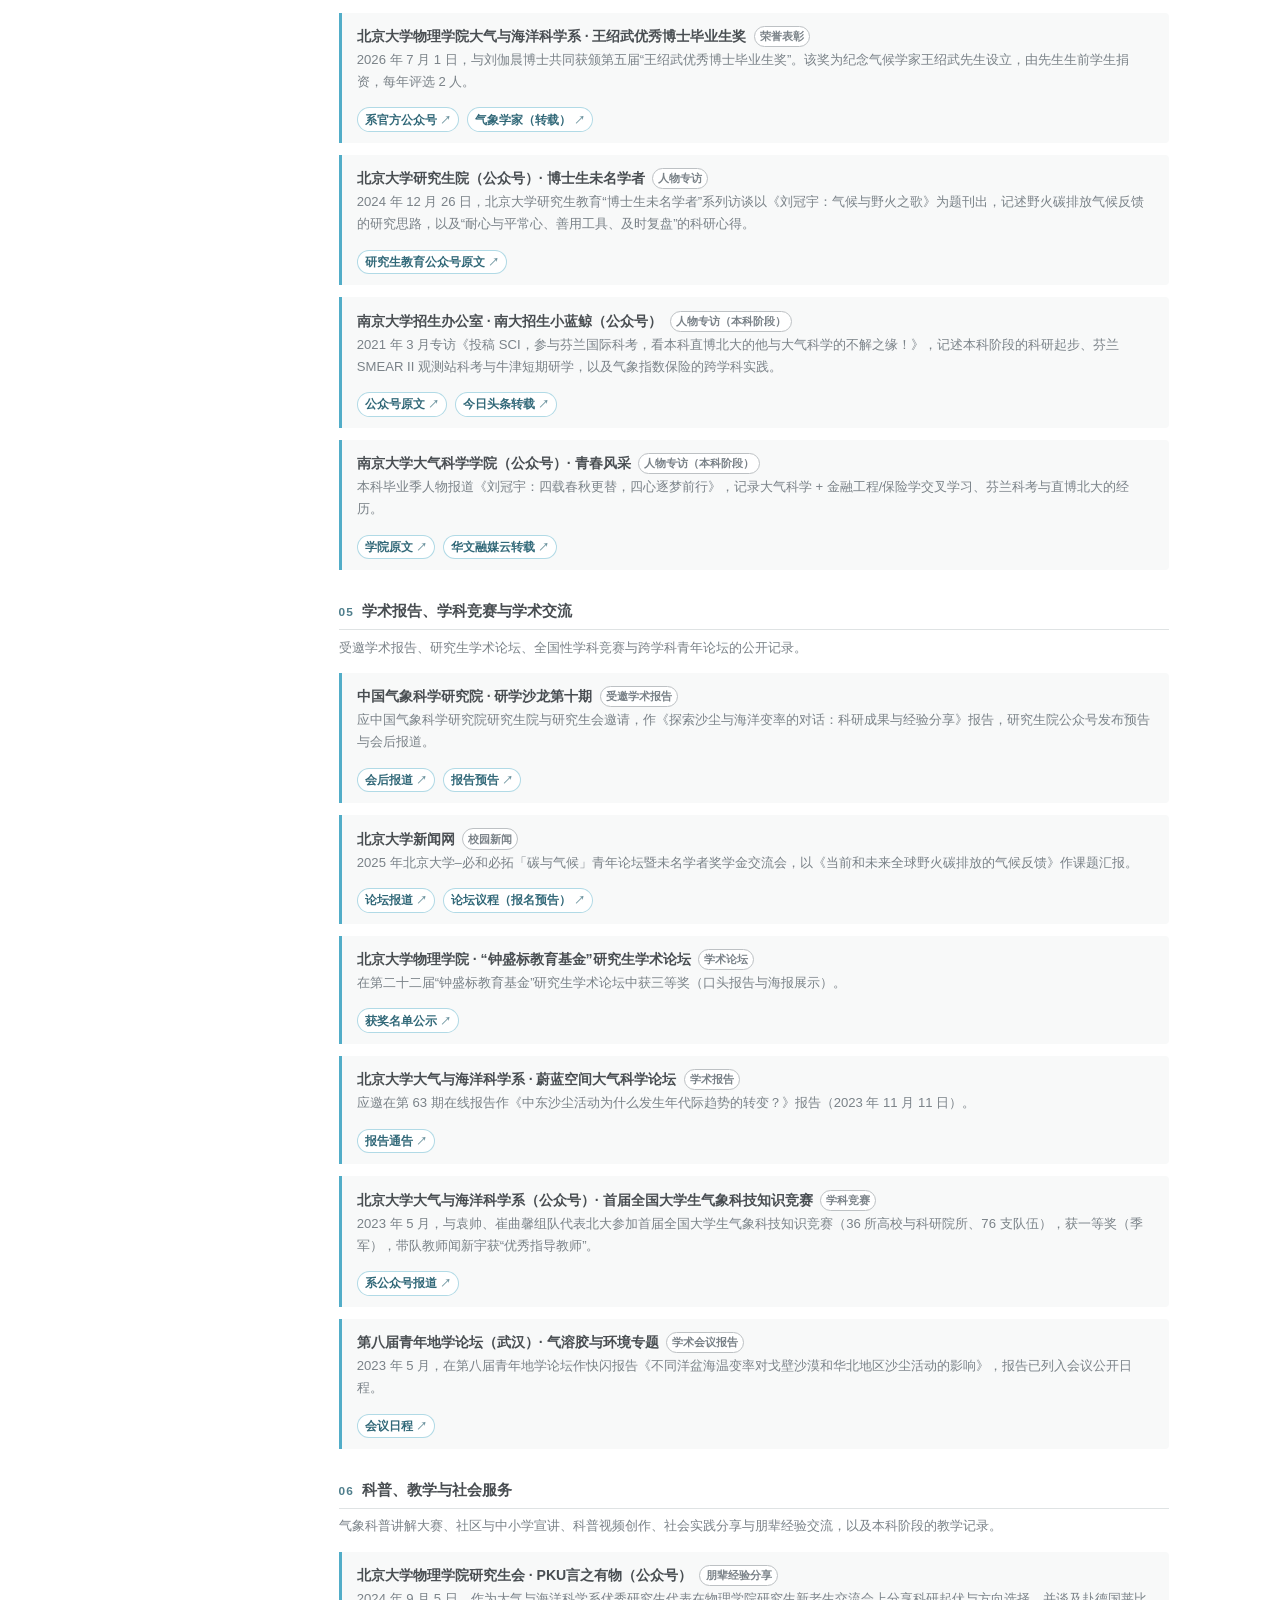
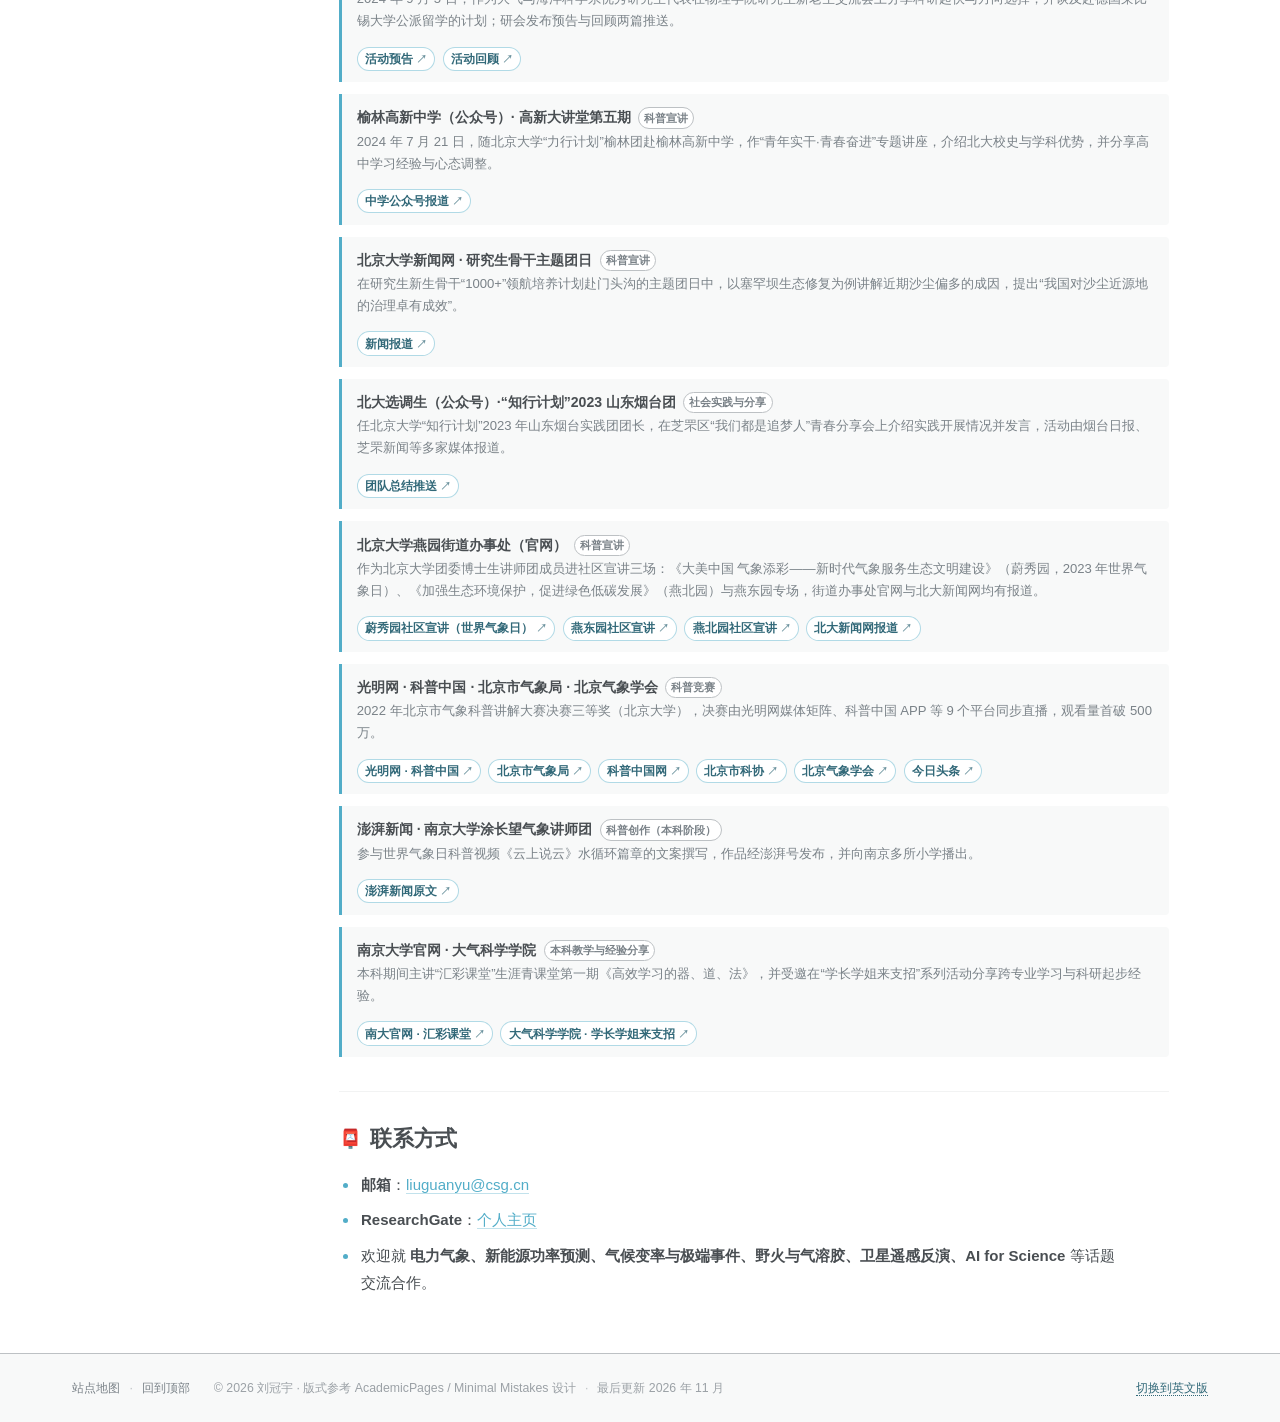
==== commit 1460cd6f: "Add research projects section, expand awards, replace skills with talks - New "Research Projects" se" ====
--- a/index.html
+++ b/index.html
@@ -45,10 +45,11 @@
               <li class="masthead__menu-item"><a href="#biography">简介</a></li>
               <li class="masthead__menu-item"><a href="#education">教育</a></li>
               <li class="masthead__menu-item"><a href="#experience">经历</a></li>
+              <li class="masthead__menu-item"><a href="#projects">项目</a></li>
               <li class="masthead__menu-item"><a href="#awards">荣誉</a></li>
               <li class="masthead__menu-item"><a href="#papers">论文</a></li>
+              <li class="masthead__menu-item"><a href="#talks">报告</a></li>
               <li class="masthead__menu-item"><a href="#media">报道</a></li>
-              <li class="masthead__menu-item"><a href="#skills">技能</a></li>
               <li class="masthead__menu-item"><a href="#contact">联系</a></li>
       </ul>
       <a class="lang-switch" href="en.html" data-langlink title="切换到英文版">
@@ -196,6 +197,73 @@
           </div>
         </section>
         <hr class="section-divider">
+        <section class="content-section" id="projects">
+          <h1 class="section-title"><span class="section-emoji" aria-hidden="true">🧪</span>科研项目<a class="section-anchor" href="#projects" aria-label="Link to this section">#</a></h1>
+          <div class="section-body">
+                    <div class="entry-group">
+            <h3 class="group-title"><span class="group-title__bar"></span>项目主持</h3>
+                      <div class="entry entry--work">
+            <div class="entry__head entry__head--work">
+              <span class="entry__headline">当前和未来全球野火碳排放的气候反馈<span class="entry__sep">，</span>北京大学必和必拓「碳与气候」博士研究生未名学者奖学金项目</span>
+              <em class="entry__date">2024.10 – 至今</em>
+            </div>
+            <ul class="entry__bullets">
+              <li>主持。研究野火碳排放的辐射反馈，及其与海温、海冰的相互作用，评估当前与未来情景下野火—气候反馈的强度与区域差异。</li>
+              <li>成果发表于 <em>Nature Communications</em>、<em>PNAS</em> 等期刊，构成博士论文的核心内容。</li>
+            </ul>
+          </div>
+                      <div class="entry entry--work">
+            <div class="entry__head entry__head--work">
+              <span class="entry__headline">2018 年欧洲热浪的机理分析<span class="entry__sep">，</span>南京大学大学生创新创业训练计划（国家级）</span>
+              <em class="entry__date">2018.10 – 2019.10</em>
+            </div>
+            <ul class="entry__bullets">
+              <li>主持，<strong>优秀结题</strong>。诊断 2018 年夏季欧洲持续高温事件的环流配置与陆气反馈过程。</li>
+            </ul>
+          </div>
+          </div>
+                    <div class="entry-group">
+            <h3 class="group-title"><span class="group-title__bar"></span>项目参与</h3>
+                      <div class="entry entry--work">
+            <div class="entry__head entry__head--work">
+              <span class="entry__headline">气溶胶卫星遥感与辐射效应<span class="entry__sep">，</span>国家自然科学基金杰出青年科学基金</span>
+              <em class="entry__date">2025 – 2029</em>
+            </div>
+            <ul class="entry__bullets">
+              <li>参与。方向为卫星气溶胶反演与气溶胶辐射效应；相关一作成果包括利用红外窗区长波辐亮度与地基微波辐射计反演夜间气溶胶光学厚度（<em>GRL</em> 2024、<em>AMT</em> 2025）。</li>
+            </ul>
+          </div>
+                      <div class="entry entry--work">
+            <div class="entry__head entry__head--work">
+              <span class="entry__headline">基于多角度偏振成像仪 DPC 的气溶胶单次散射反照率反演算法开发<span class="entry__sep">，</span>国家自然科学基金面上项目</span>
+              <em class="entry__date">2024.01 – 2027.12</em>
+            </div>
+            <ul class="entry__bullets">
+              <li>参与。面向 DPC 多角度偏振观测发展气溶胶单次散射反照率反演算法，并结合 AERONET 地基观测开展验证与不确定性分析。</li>
+            </ul>
+          </div>
+                      <div class="entry entry--work">
+            <div class="entry__head entry__head--work">
+              <span class="entry__headline">利用 A-Train 卫星联合反演研究中国地区气溶胶直接辐射强迫的时空变化<span class="entry__sep">，</span>国家自然科学基金面上项目</span>
+              <em class="entry__date">2020.01 – 2023.12</em>
+            </div>
+            <ul class="entry__bullets">
+              <li>参与。基于 A-Train 多传感器联合反演，评估中国地区气溶胶直接辐射强迫的时空演变；相关成果涉及气溶胶散射性变化对季风降水的影响（<em>Science Bulletin</em> 2023，合作作者）。</li>
+            </ul>
+          </div>
+                      <div class="entry entry--work">
+            <div class="entry__head entry__head--work">
+              <span class="entry__headline">长时序高时空分辨率植被生态气候数据集的研制<span class="entry__sep">，</span>科技部国家重点研发计划课题</span>
+              <em class="entry__date">2023.12 – 2028.11</em>
+            </div>
+            <ul class="entry__bullets">
+              <li>参与。研制长时序、高时空分辨率的植被与生态气候数据集，为野火、沙尘等陆气相互作用研究提供植被与气候背景场。</li>
+            </ul>
+          </div>
+          </div>
+          </div>
+        </section>
+        <hr class="section-divider">
         <section class="content-section" id="awards">
           <h1 class="section-title"><span class="section-emoji" aria-hidden="true">🏆</span>荣誉与奖励<a class="section-anchor" href="#awards" aria-label="Link to this section">#</a></h1>
           <div class="section-body">
@@ -207,7 +275,10 @@
               <li><strong>CSC 国家公派留学奖学金</strong>（2024）、廖凯原奖学金（2024）、必和必拓「碳与气候」未名学者奖学金（2024）</li>
               <li><strong>国家奖学金</strong>（2023）</li>
               <li>九坤奖学金（2022）</li>
+              <li>中国绿色创新夏季学院奖学金（2022）</li>
               <li>招行奖学金（2020）</li>
+              <li>郑钢海外学习奖学金（2019）、杨蓝云领导型人才奖学金（2019）</li>
+              <li>人民奖学金（2018）</li>
             </ul>
           </div>
                     <div class="entry-group">
@@ -218,6 +289,7 @@
               <li><strong>全国大学生气象科技知识竞赛一等奖</strong>（2023）</li>
               <li>中国绿色创新竞赛最佳科研奖（2022）、北京市气象科普讲解大赛三等奖（2022）</li>
               <li>中国气象现代化科技创新创业大赛一等奖（2021）</li>
+              <li>南京大学气象科普风采大赛三等奖（2020）、「华教杯」数学竞赛一等奖（2019）</li>
             </ul>
           </div>
                     <div class="entry-group">
@@ -228,8 +300,11 @@
               <li>北京大学社会实践十佳团队与优秀个人（2024）</li>
               <li>北京大学三好学生（2023、2022）</li>
               <li>南京大学优秀毕业生（2021）</li>
+              <li>南京大学优秀共青团干部（2021）</li>
               <li>南京大学优秀学生标兵（2020）</li>
+              <li>南京大学优秀学生干部（2020）</li>
               <li>南京大学十佳志愿者（2019）、江苏省社会实践优秀团队（2019）</li>
+              <li>南京大学优秀共青团员（2019、2018）</li>
             </ul>
           </div>
           </div>
@@ -444,6 +519,35 @@
           </div>
           </div>
           <p class="papers__footnote"><em>IF 与分区随 JCR 年度更新；论文 PDF 可来信索取。</em></p>
+          </div>
+        </section>
+        <hr class="section-divider">
+        <section class="content-section" id="talks">
+          <h1 class="section-title"><span class="section-emoji" aria-hidden="true">🎤</span>学术报告<a class="section-anchor" href="#talks" aria-label="Link to this section">#</a></h1>
+          <div class="section-body">
+                    <div class="entry-group">
+            <h3 class="group-title"><span class="group-title__bar"></span>口头报告</h3>
+            <ul class="content-list content-list--tight">
+              <li>中国气象科学研究院研究生院「研学沙龙」第十期（2026，特邀报告）</li>
+              <li><strong>Biosmoke 国际论坛</strong>（2025）</li>
+              <li><strong>国际辐射论坛</strong>（2024）</li>
+              <li>第二届「空间、大气、海洋与环境光学」学术会议（2024，<strong>优秀报告</strong>）</li>
+              <li>「钟盛标」教育基金研究生学术论坛（2022、2024；2024 年<strong>三等奖</strong>）</li>
+              <li><strong>AGU</strong> 美国地球物理联合会秋季会议（2023）</li>
+              <li>北京大学大气科学学生论坛「蔚蓝空间」（2022、2023）</li>
+              <li>第三届大气环境遥感与协同分析学术论坛（2023）</li>
+              <li>第八届青年地学论坛（2023）</li>
+              <li>长三角高校大气科学研究生论坛（2022）</li>
+            </ul>
+          </div>
+                    <div class="entry-group">
+            <h3 class="group-title"><span class="group-title__bar"></span>海报</h3>
+            <ul class="content-list content-list--tight">
+              <li>「钟盛标」教育基金研究生学术论坛（2022、2024）</li>
+              <li>第八届青年地学论坛（2023）</li>
+              <li>长三角高校大气科学研究生论坛（2022）</li>
+            </ul>
+          </div>
           </div>
         </section>
         <hr class="section-divider">
@@ -667,20 +771,6 @@
             </li>
           </ul>
         </div>
-          </div>
-        </section>
-        <hr class="section-divider">
-        <section class="content-section" id="skills">
-          <h1 class="section-title"><span class="section-emoji" aria-hidden="true">🛠</span>技能与学术服务<a class="section-anchor" href="#skills" aria-label="Link to this section">#</a></h1>
-          <div class="section-body">
-          <dl class="def-list">
-            <div class="def-row"><dt>数值模式</dt><dd>WRF-Chem, CESM, GEOS-Chem, RTTOV, SBDART, monoRTM</dd></div>
-            <div class="def-row"><dt>编程与 AI</dt><dd>Python（scikit-learn, PyTorch）、MATLAB、Fortran、NCL、C++、Shell；Transformer / ResNet / GAN 模型复现</dd></div>
-            <div class="def-row"><dt>地理空间数据</dt><dd>SQL、Google Earth Engine、QGIS；卫星遥感反演与统计降尺度</dd></div>
-            <div class="def-row"><dt>学术报告</dt><dd>Biosmoke 论坛（2025）、国际辐射论坛（2024）、空间大气海洋与环境光学会议（2024）、第八届青年地学论坛（2023）、AGU（2023） 等口头报告</dd></div>
-            <div class="def-row"><dt>学术服务</dt><dd>北京大学博士生讲师团成员（10+ 场社区与院系宣讲）、「蔚蓝空间」研究生学术讲座负责人</dd></div>
-            <div class="def-row"><dt>语言与资质</dt><dd>英语 CET-6 589 / CET-4 595，德语（基本交流）；高级信息系统项目管理师、高中地理教师资格证</dd></div>
-          </dl>
           </div>
         </section>
         <hr class="section-divider">
--- a/assets/style.css
+++ b/assets/style.css
@@ -173,6 +173,8 @@
   font-weight: 600; color: var(--ink);
 }
 .entry__head--work .entry__date { font-weight: 400; }
+/* 长标题（如项目名）要能换行且不压住右侧日期 */
+.entry__head--work .entry__headline { flex: 1 1 22rem; min-width: 0; }
 .entry__bullets {
   margin: .55rem 0 0; padding-left: 1.15rem;
   color: var(--muted); font-size: .87rem; line-height: 1.75;
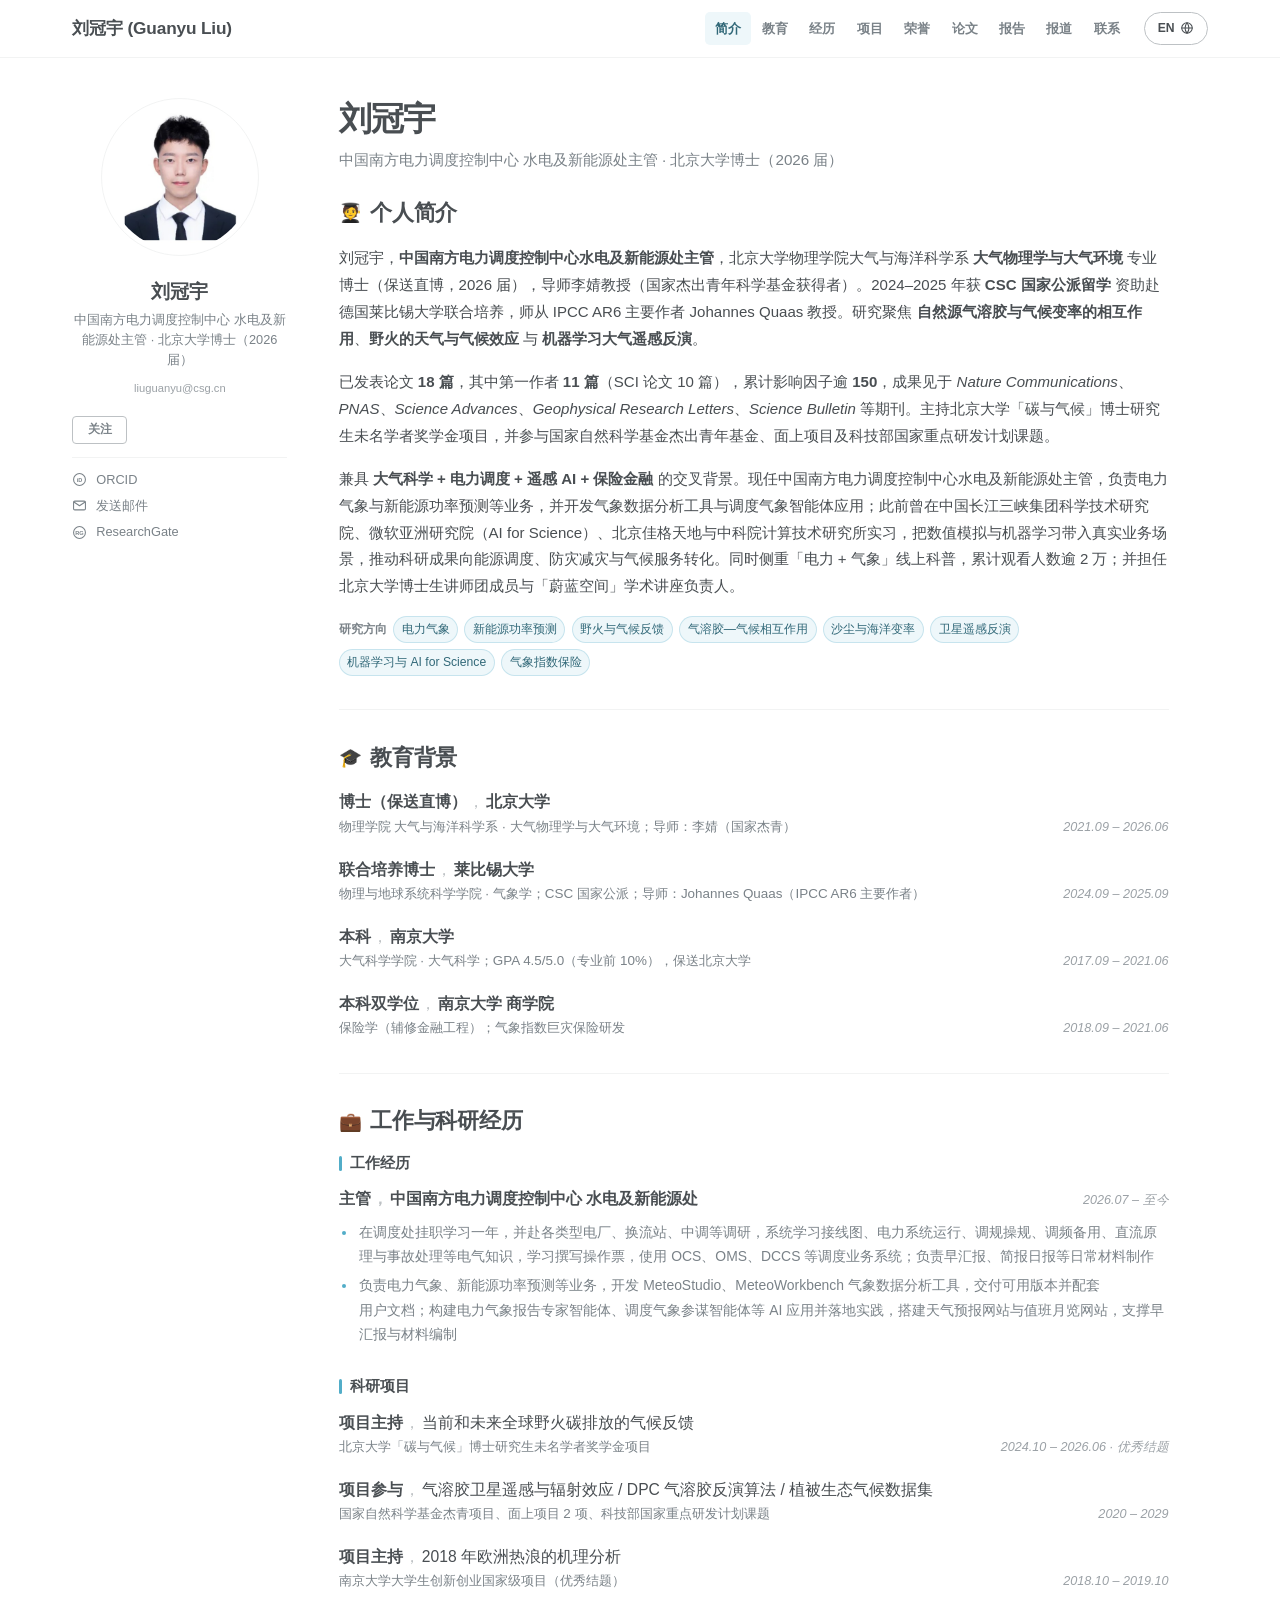
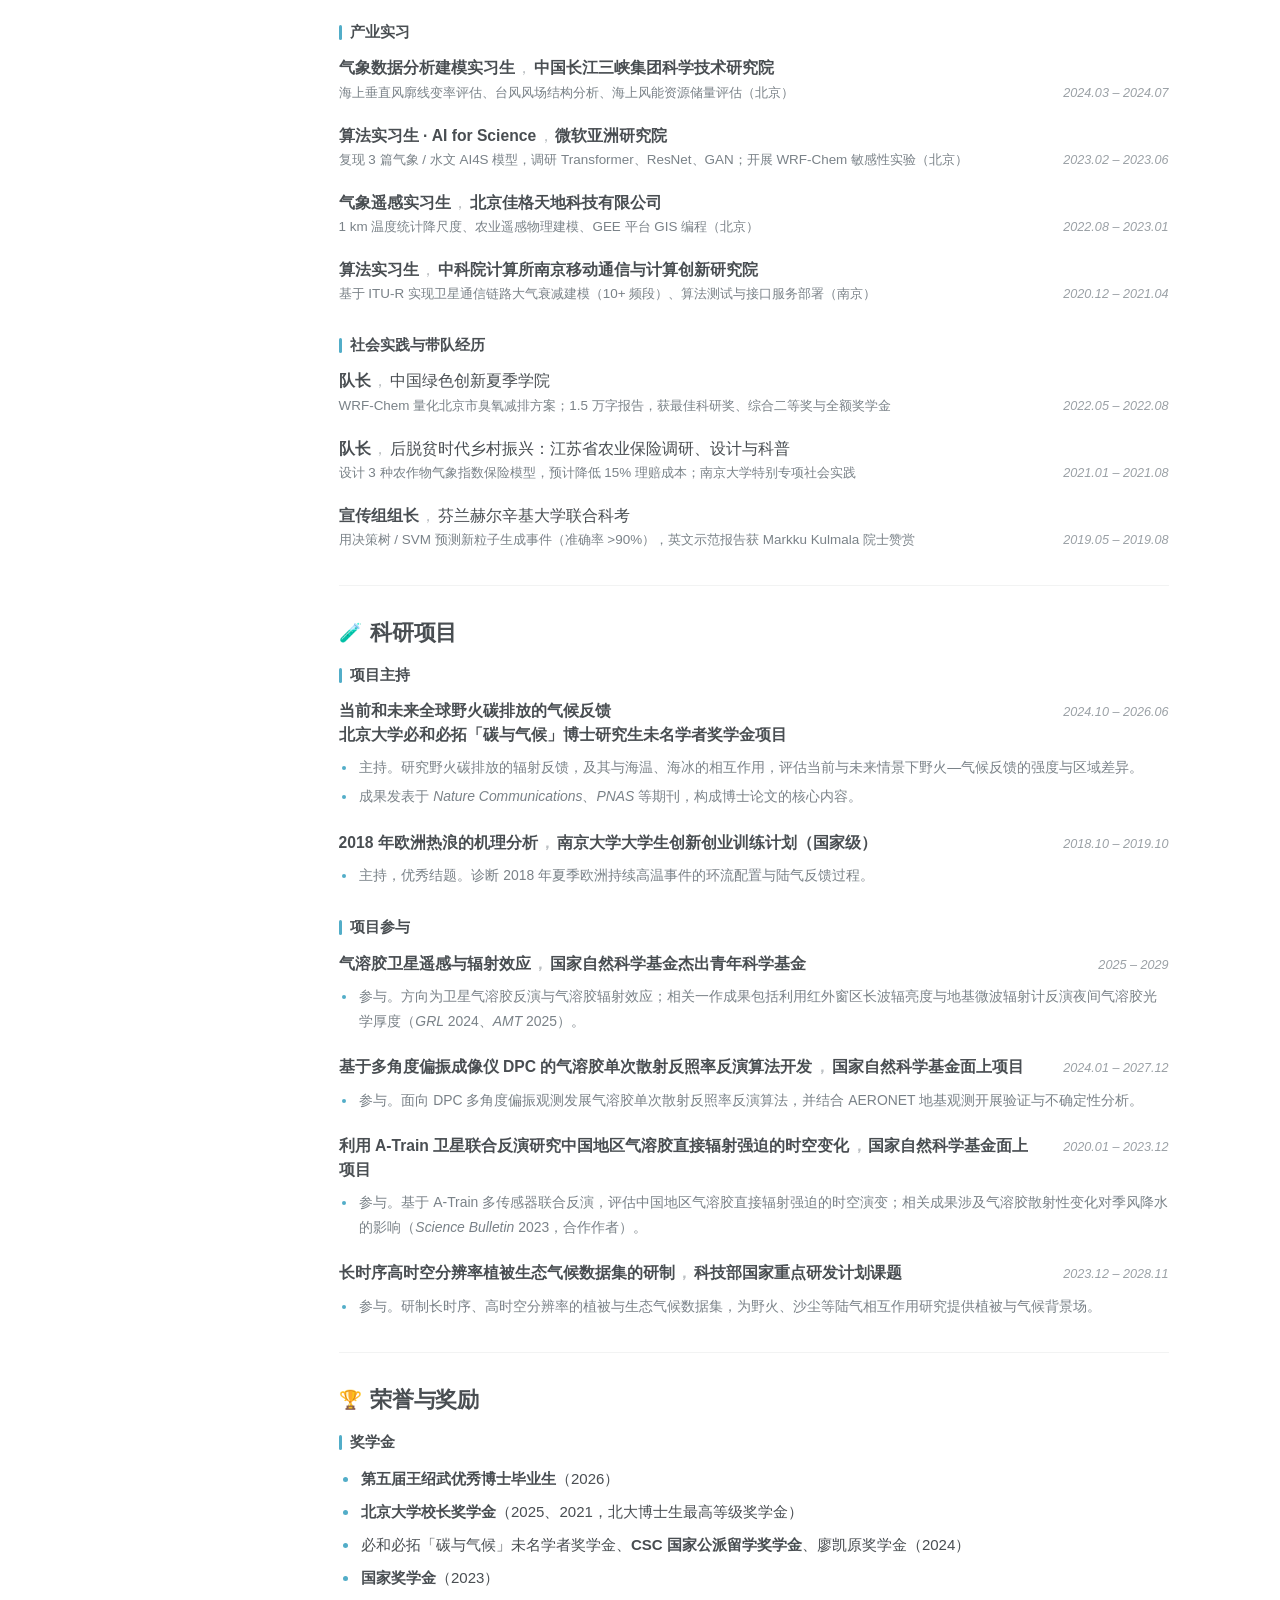
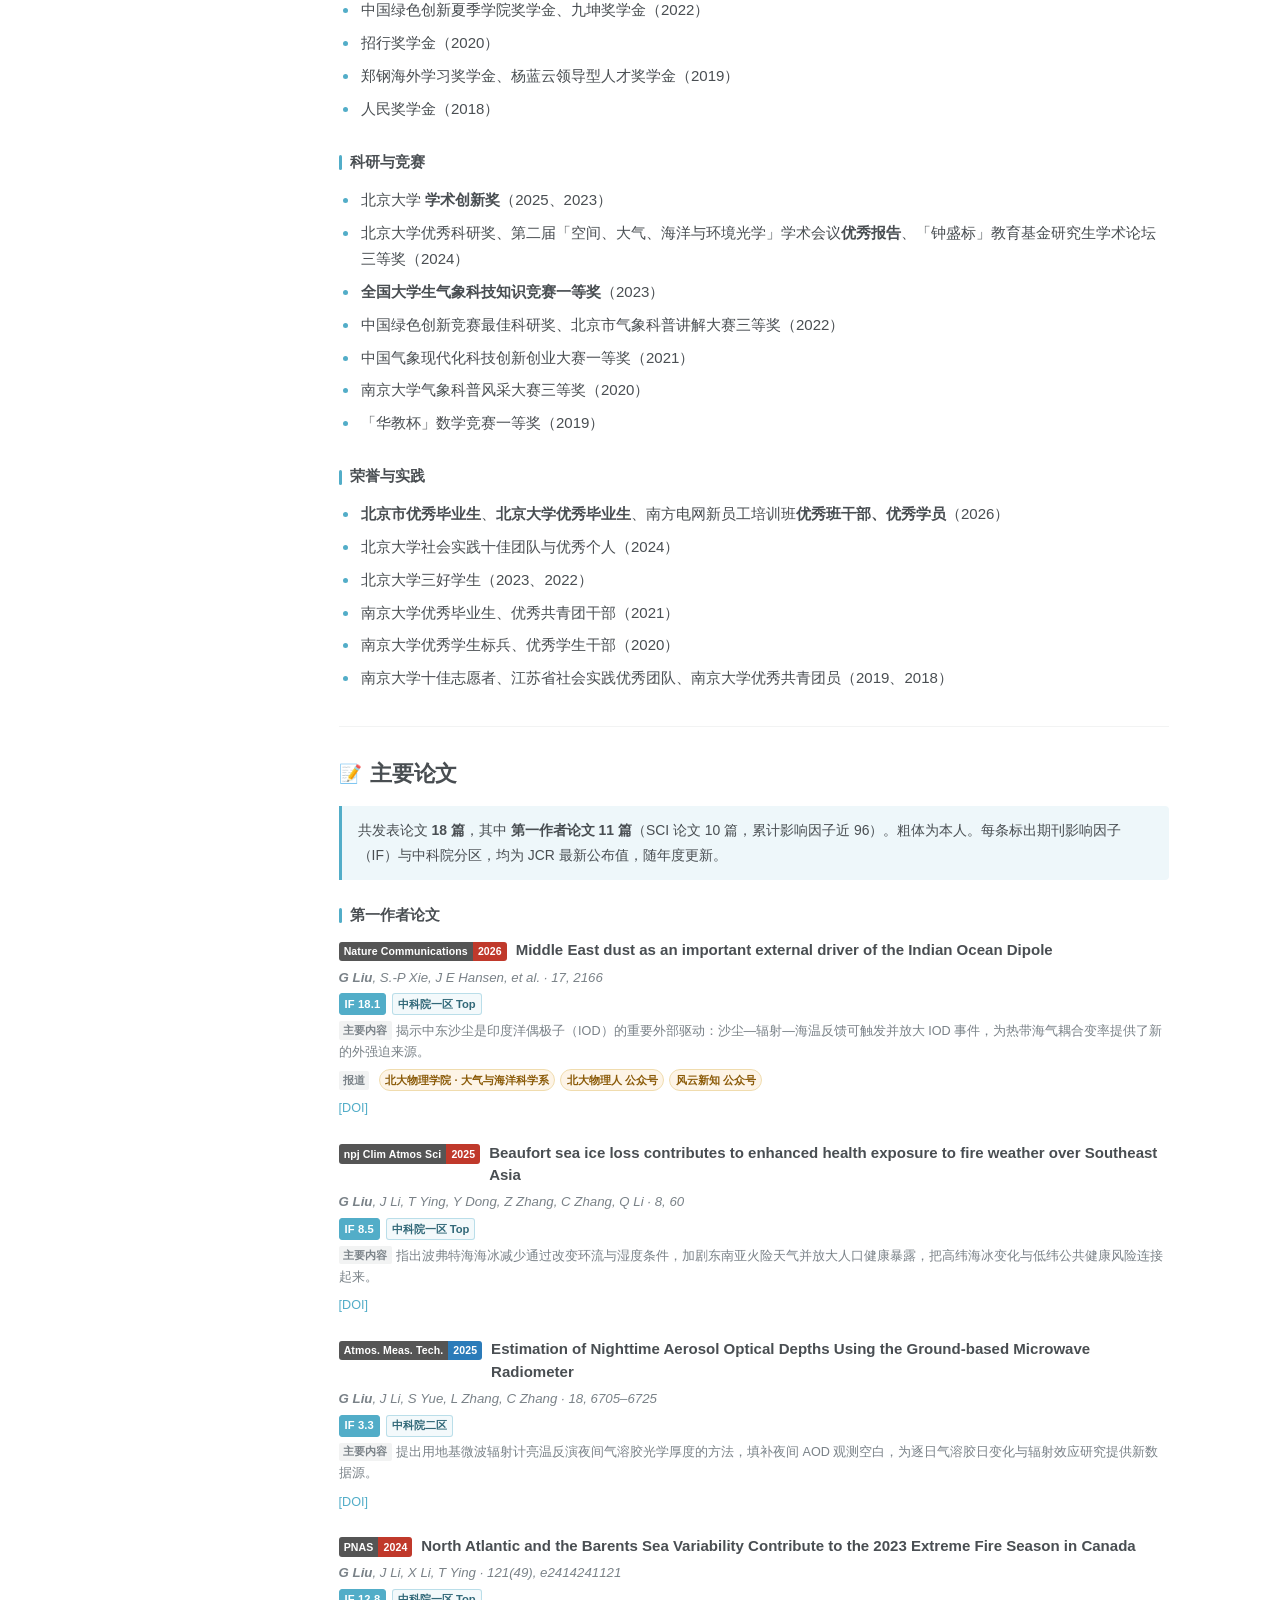
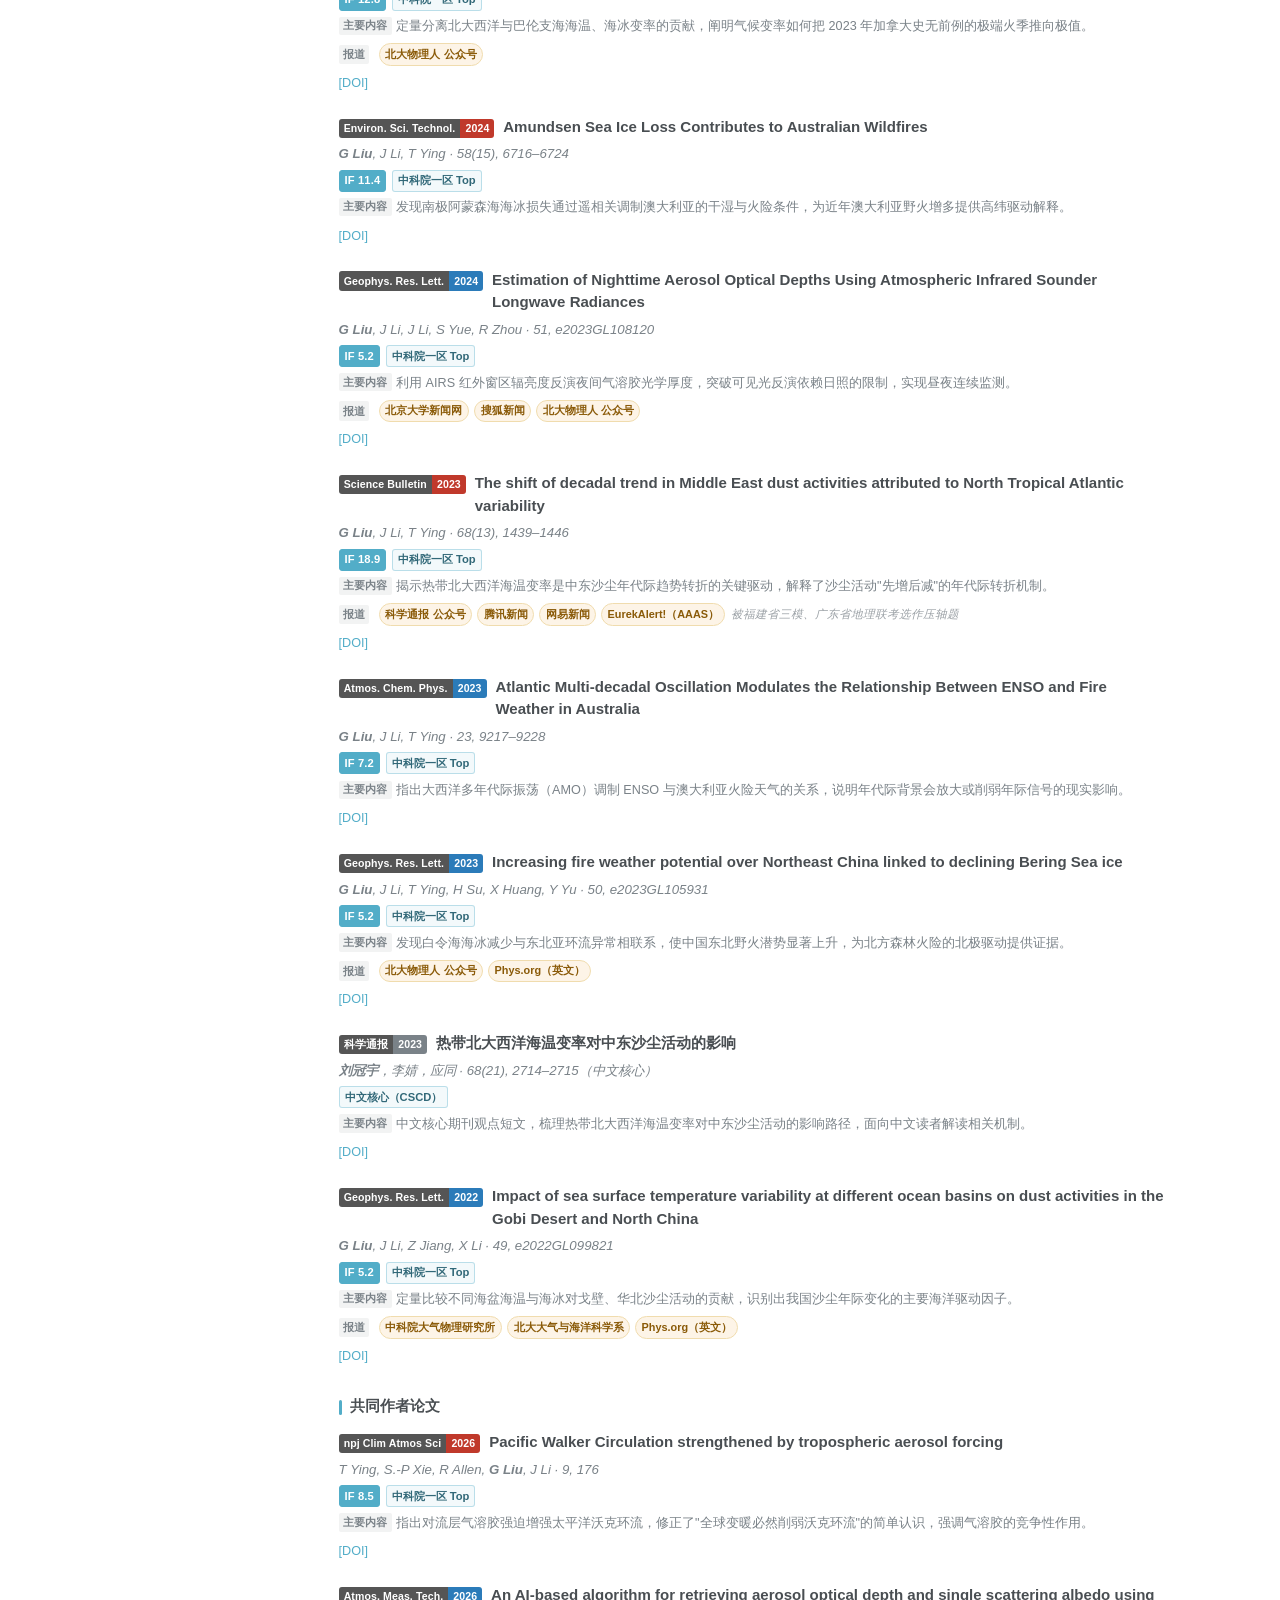
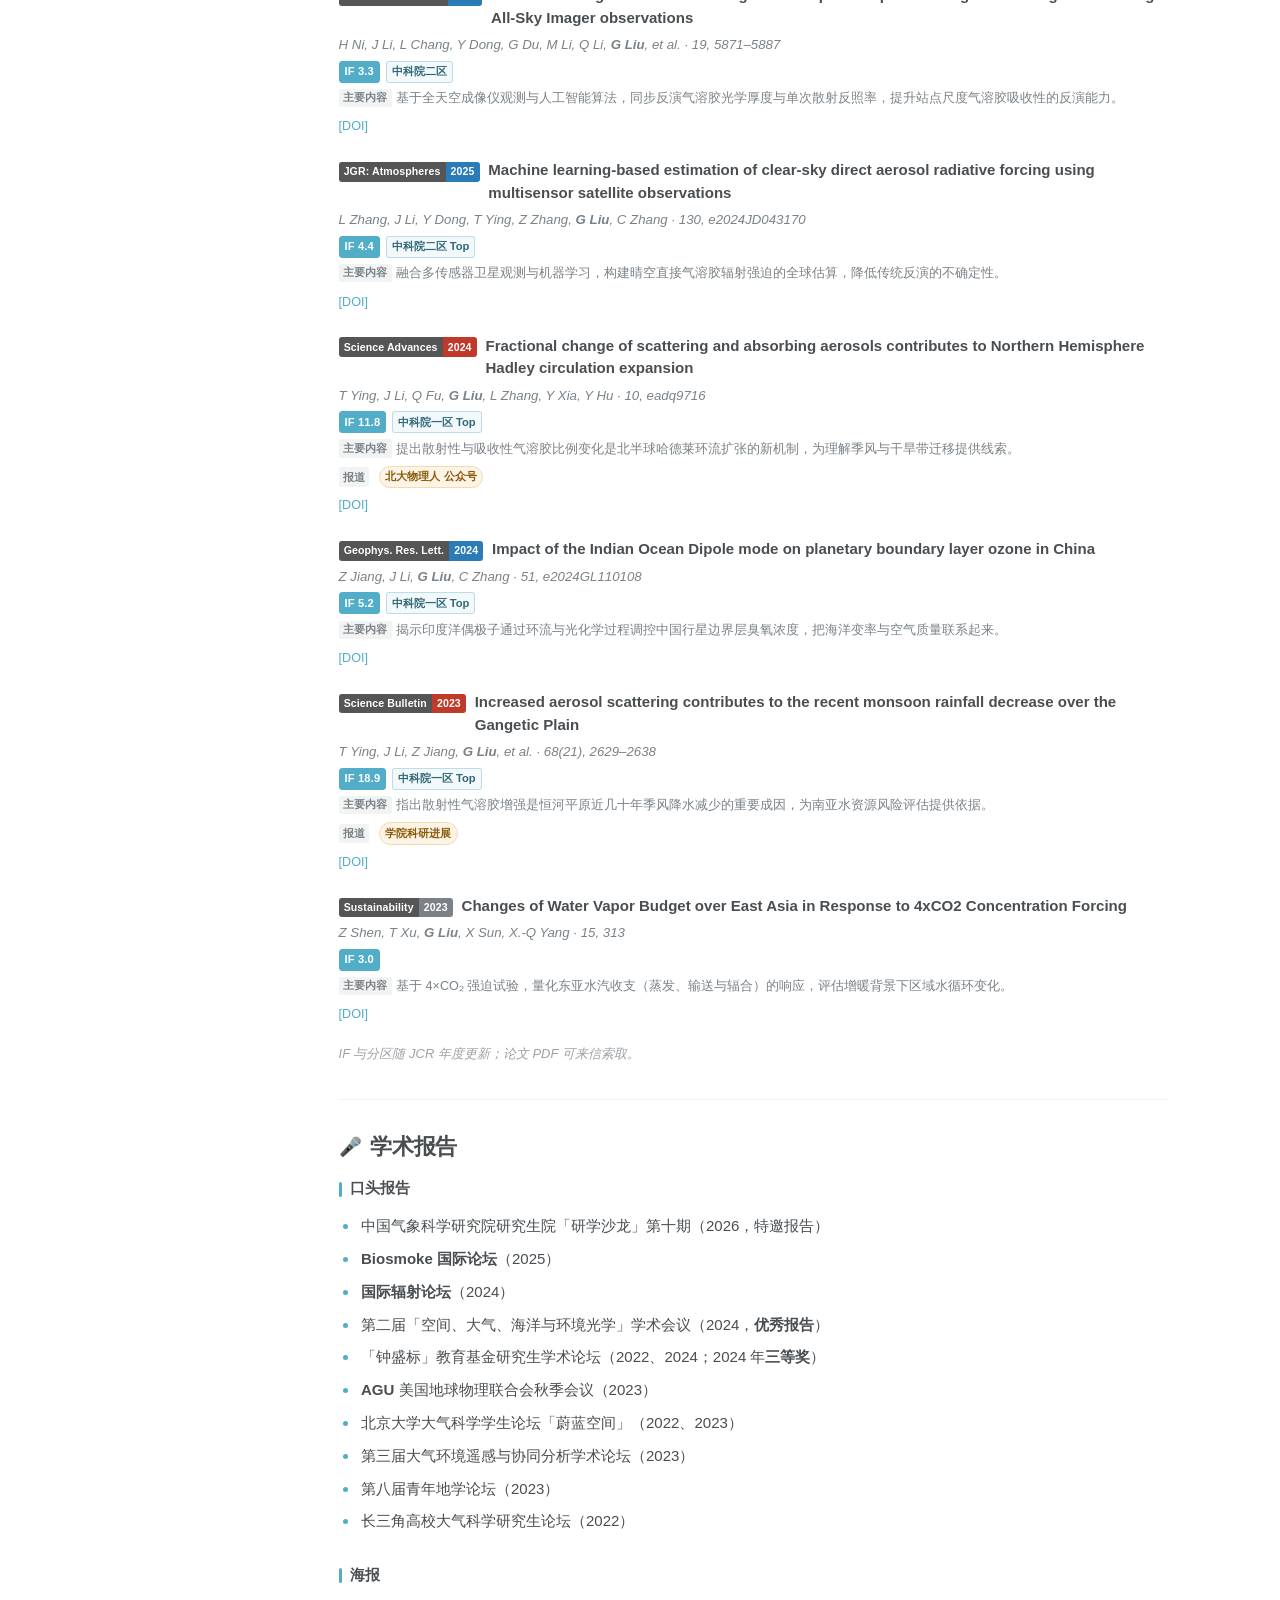
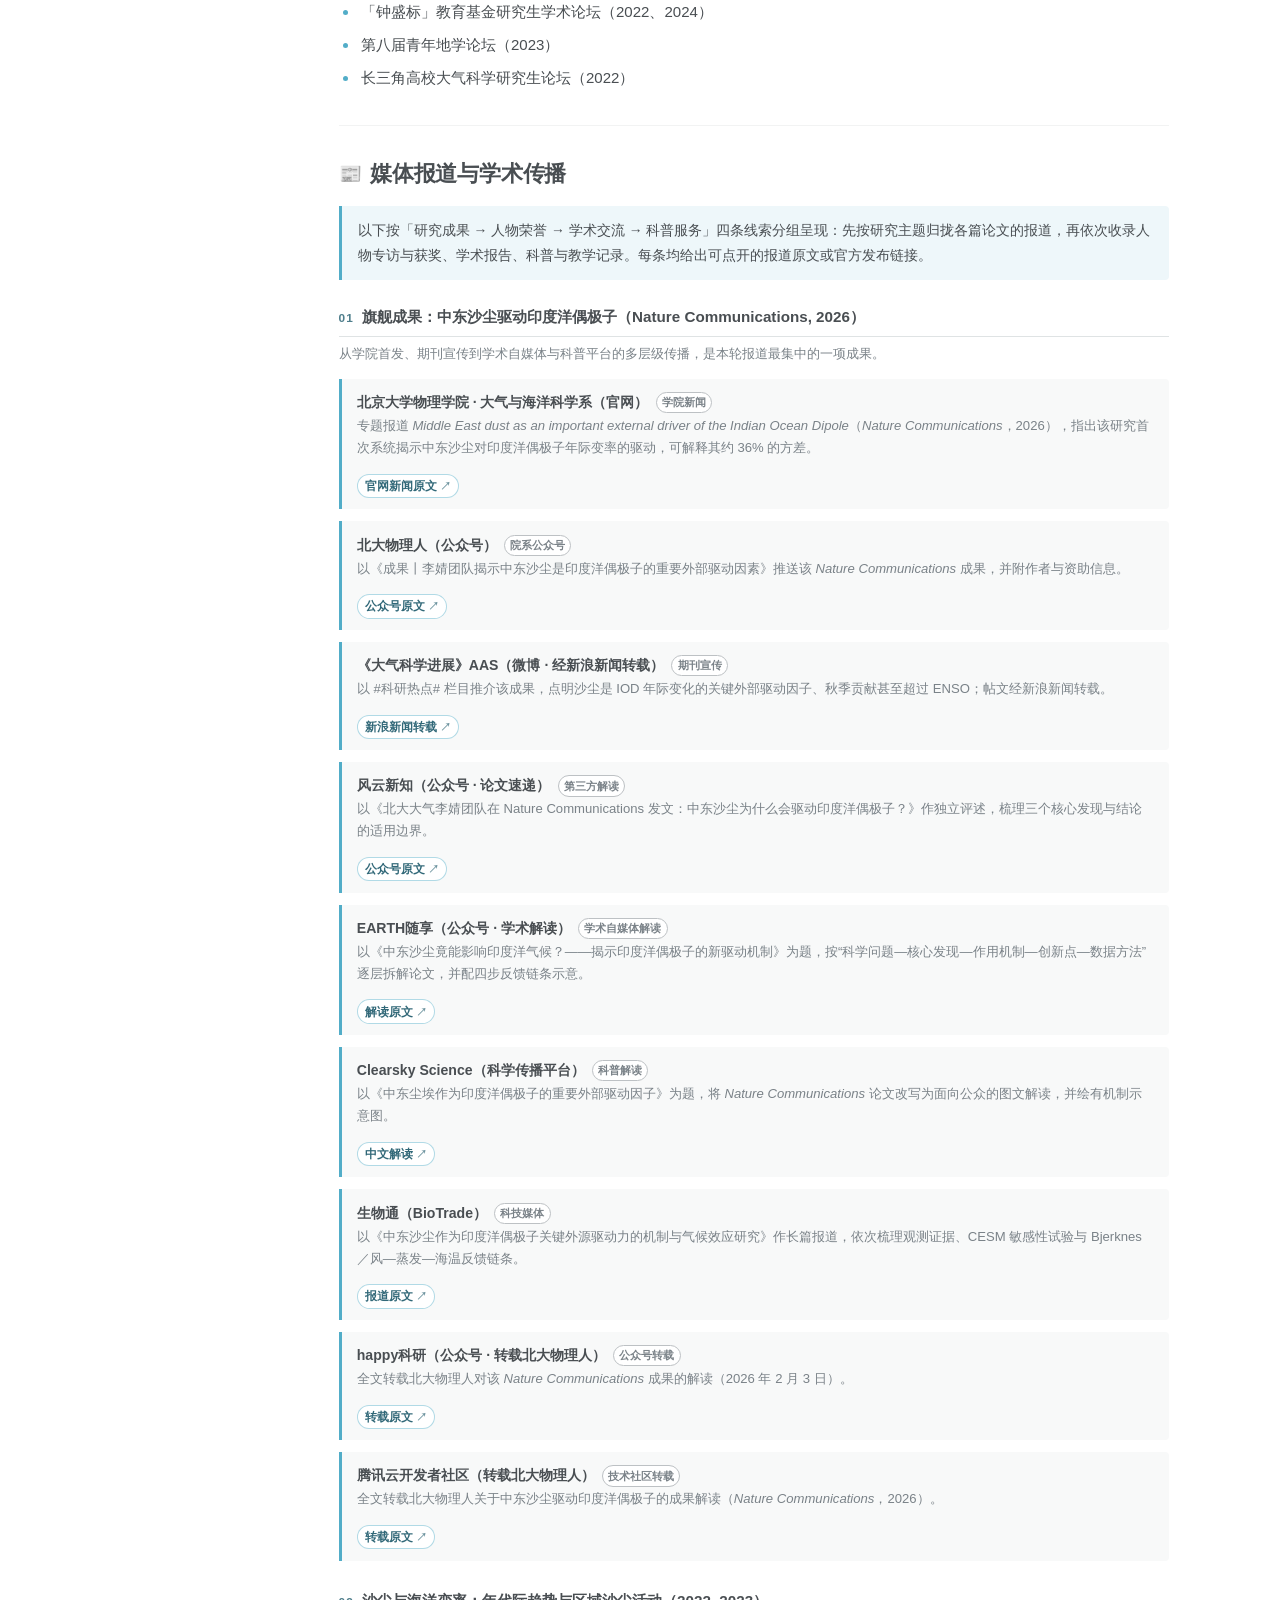
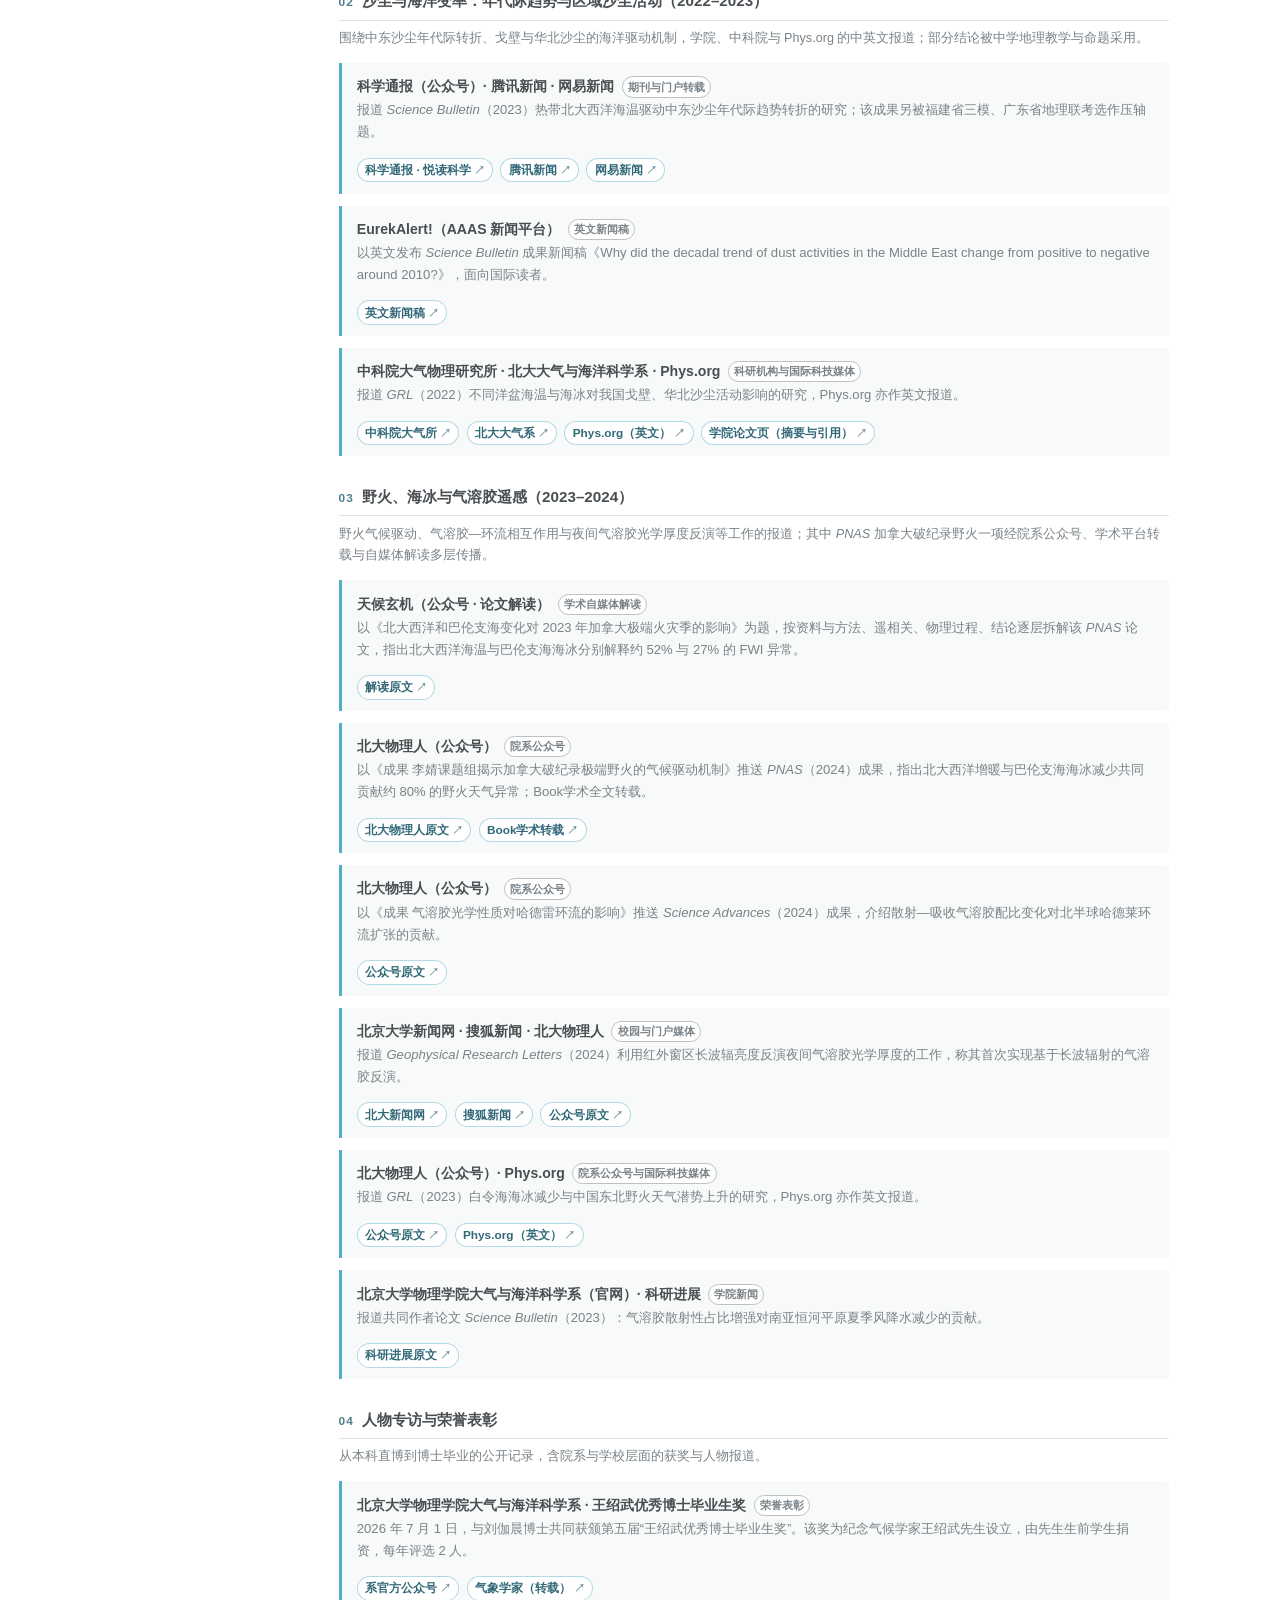
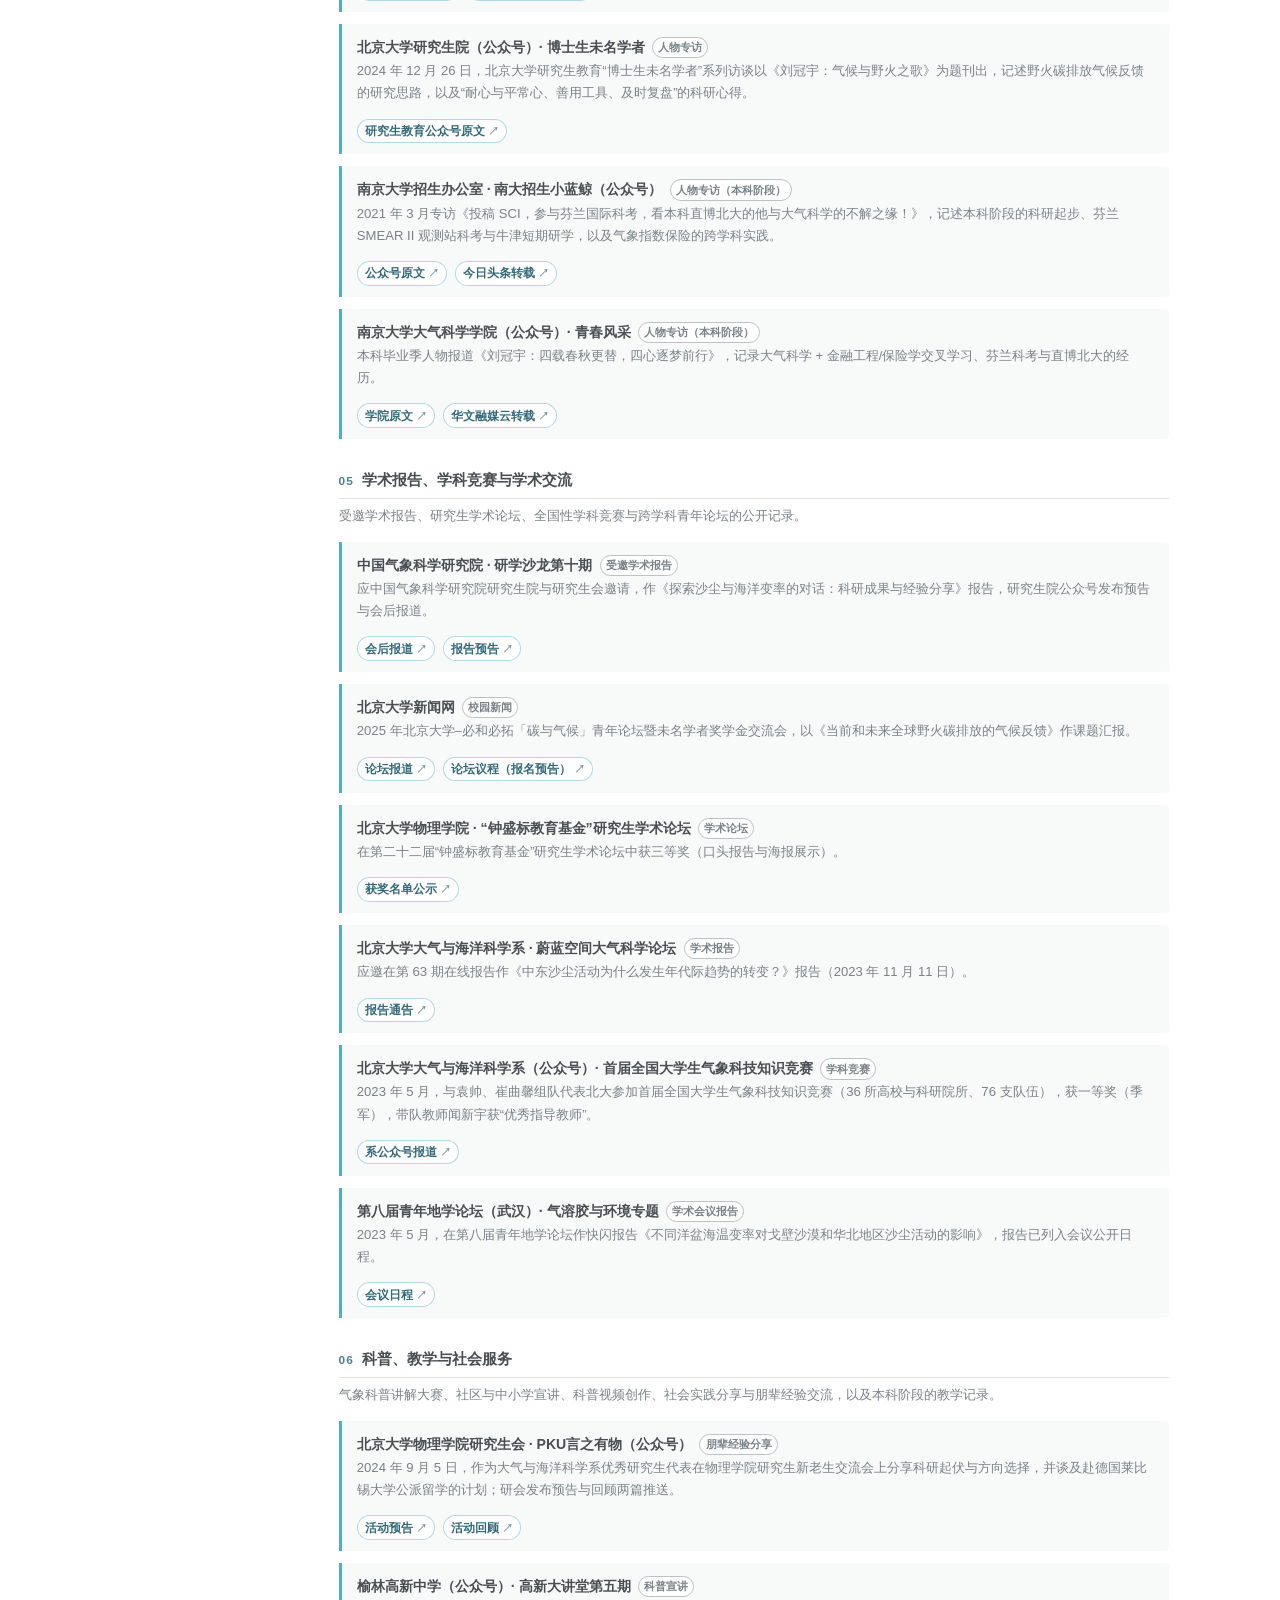
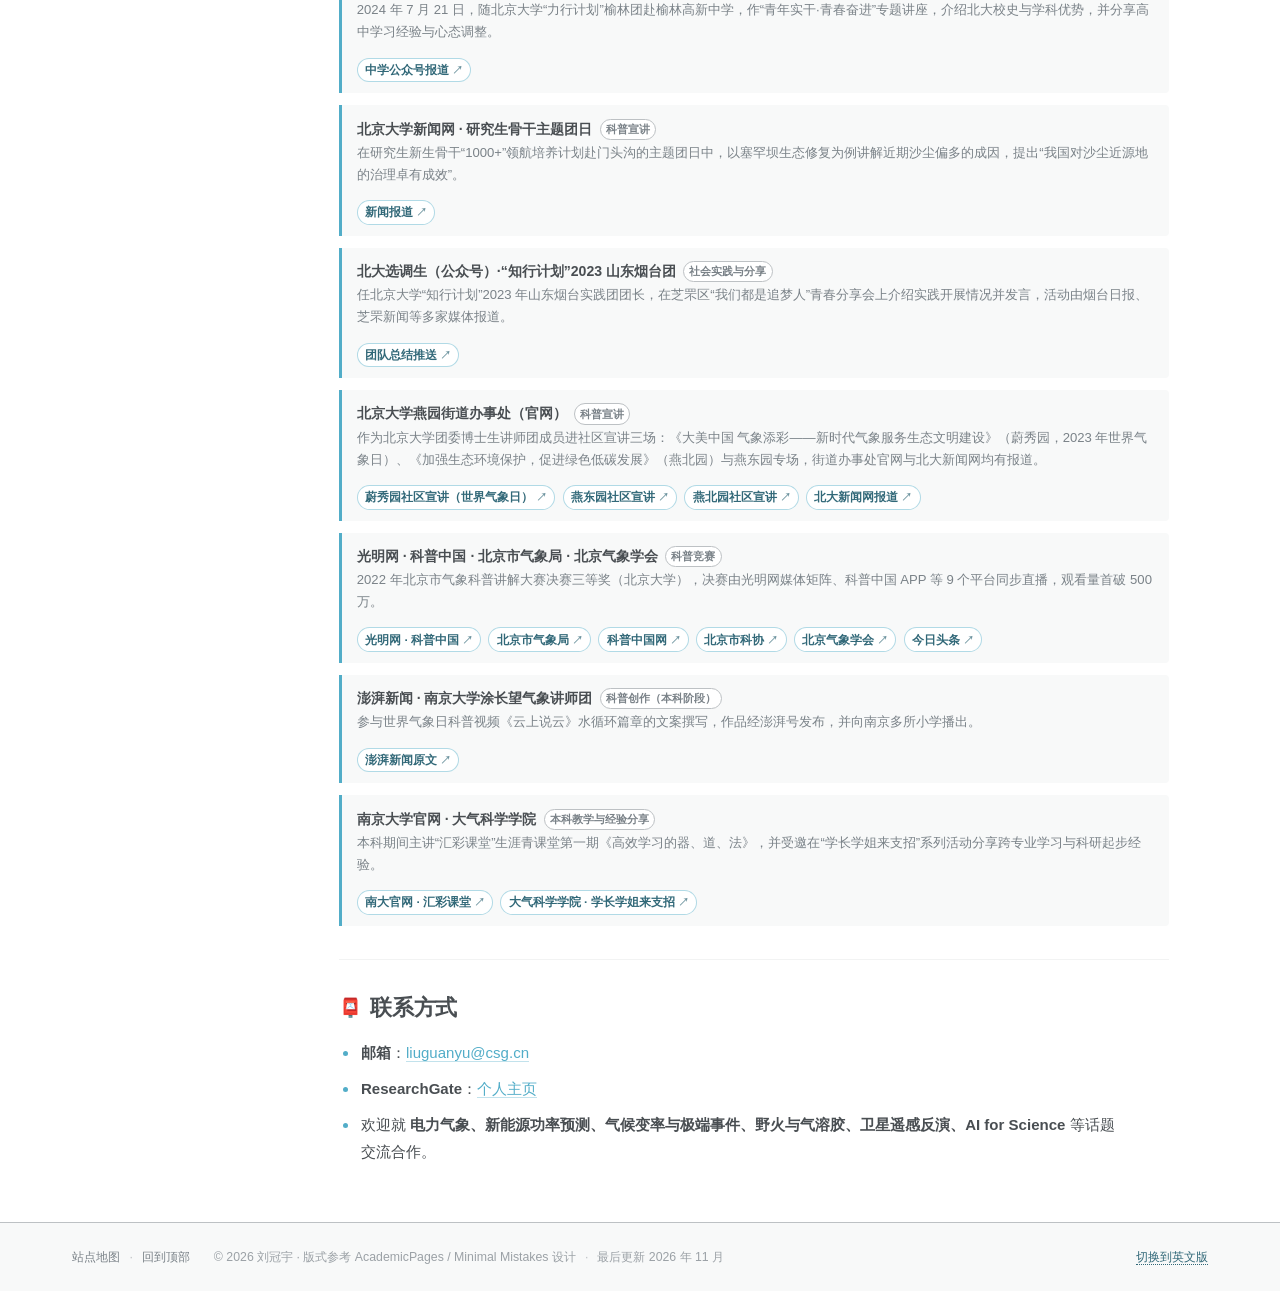
==== commit 13149a0a: "Awards grouped one bullet per year; set Weiming project term to 2024.10-2026.06 - awards: merge same" ====
--- a/index.html
+++ b/index.html
@@ -204,8 +204,8 @@
             <h3 class="group-title"><span class="group-title__bar"></span>项目主持</h3>
                       <div class="entry entry--work">
             <div class="entry__head entry__head--work">
-              <span class="entry__headline">当前和未来全球野火碳排放的气候反馈<span class="entry__sep">，</span>北京大学必和必拓「碳与气候」博士研究生未名学者奖学金项目</span>
-              <em class="entry__date">2024.10 – 至今</em>
+              <span class="entry__headline">当前和未来全球野火碳排放的气候反馈<span class="entry__org">北京大学必和必拓「碳与气候」博士研究生未名学者奖学金项目</span></span>
+              <em class="entry__date">2024.10 – 2026.06</em>
             </div>
             <ul class="entry__bullets">
               <li>主持。研究野火碳排放的辐射反馈，及其与海温、海冰的相互作用，评估当前与未来情景下野火—气候反馈的强度与区域差异。</li>
@@ -272,12 +272,11 @@
             <ul class="content-list content-list--tight">
               <li><strong>第五届王绍武优秀博士毕业生</strong>（2026）</li>
               <li><strong>北京大学校长奖学金</strong>（2025、2021，北大博士生最高等级奖学金）</li>
-              <li><strong>CSC 国家公派留学奖学金</strong>（2024）、廖凯原奖学金（2024）、必和必拓「碳与气候」未名学者奖学金（2024）</li>
+              <li>必和必拓「碳与气候」未名学者奖学金、<strong>CSC 国家公派留学奖学金</strong>、廖凯原奖学金（2024）</li>
               <li><strong>国家奖学金</strong>（2023）</li>
-              <li>九坤奖学金（2022）</li>
-              <li>中国绿色创新夏季学院奖学金（2022）</li>
+              <li>中国绿色创新夏季学院奖学金、九坤奖学金（2022）</li>
               <li>招行奖学金（2020）</li>
-              <li>郑钢海外学习奖学金（2019）、杨蓝云领导型人才奖学金（2019）</li>
+              <li>郑钢海外学习奖学金、杨蓝云领导型人才奖学金（2019）</li>
               <li>人民奖学金（2018）</li>
             </ul>
           </div>
@@ -285,26 +284,23 @@
             <h3 class="group-title"><span class="group-title__bar"></span>科研与竞赛</h3>
             <ul class="content-list content-list--tight">
               <li>北京大学 <strong>学术创新奖</strong>（2025、2023）</li>
-              <li>北京大学优秀科研奖（2024）、第二届「空间、大气、海洋与环境光学」学术会议优秀报告（2024）、「钟盛标」教育基金研究生论坛三等奖（2024）</li>
+              <li>北京大学优秀科研奖、第二届「空间、大气、海洋与环境光学」学术会议<strong>优秀报告</strong>、「钟盛标」教育基金研究生学术论坛三等奖（2024）</li>
               <li><strong>全国大学生气象科技知识竞赛一等奖</strong>（2023）</li>
-              <li>中国绿色创新竞赛最佳科研奖（2022）、北京市气象科普讲解大赛三等奖（2022）</li>
+              <li>中国绿色创新竞赛最佳科研奖、北京市气象科普讲解大赛三等奖（2022）</li>
               <li>中国气象现代化科技创新创业大赛一等奖（2021）</li>
-              <li>南京大学气象科普风采大赛三等奖（2020）、「华教杯」数学竞赛一等奖（2019）</li>
+              <li>南京大学气象科普风采大赛三等奖（2020）</li>
+              <li>「华教杯」数学竞赛一等奖（2019）</li>
             </ul>
           </div>
                     <div class="entry-group">
             <h3 class="group-title"><span class="group-title__bar"></span>荣誉与实践</h3>
             <ul class="content-list content-list--tight">
-              <li>南方电网新员工培训班 <strong>优秀班干部、优秀学员</strong>（2026）</li>
-              <li><strong>北京市优秀毕业生</strong>（2026）、<strong>北京大学优秀毕业生</strong>（2026）</li>
+              <li><strong>北京市优秀毕业生</strong>、<strong>北京大学优秀毕业生</strong>、南方电网新员工培训班<strong>优秀班干部、优秀学员</strong>（2026）</li>
               <li>北京大学社会实践十佳团队与优秀个人（2024）</li>
               <li>北京大学三好学生（2023、2022）</li>
-              <li>南京大学优秀毕业生（2021）</li>
-              <li>南京大学优秀共青团干部（2021）</li>
-              <li>南京大学优秀学生标兵（2020）</li>
-              <li>南京大学优秀学生干部（2020）</li>
-              <li>南京大学十佳志愿者（2019）、江苏省社会实践优秀团队（2019）</li>
-              <li>南京大学优秀共青团员（2019、2018）</li>
+              <li>南京大学优秀毕业生、优秀共青团干部（2021）</li>
+              <li>南京大学优秀学生标兵、优秀学生干部（2020）</li>
+              <li>南京大学十佳志愿者、江苏省社会实践优秀团队、南京大学优秀共青团员（2019、2018）</li>
             </ul>
           </div>
           </div>
--- a/assets/style.css
+++ b/assets/style.css
@@ -174,7 +174,8 @@
 }
 .entry__head--work .entry__date { font-weight: 400; }
 /* 长标题（如项目名）要能换行且不压住右侧日期 */
-.entry__head--work .entry__headline { flex: 1 1 22rem; min-width: 0; }
+.entry__head--work .entry__headline { flex: 1 1 22rem; min-width: 0; text-wrap: pretty; }
+.entry__org { display: block; }
 .entry__bullets {
   margin: .55rem 0 0; padding-left: 1.15rem;
   color: var(--muted); font-size: .87rem; line-height: 1.75;
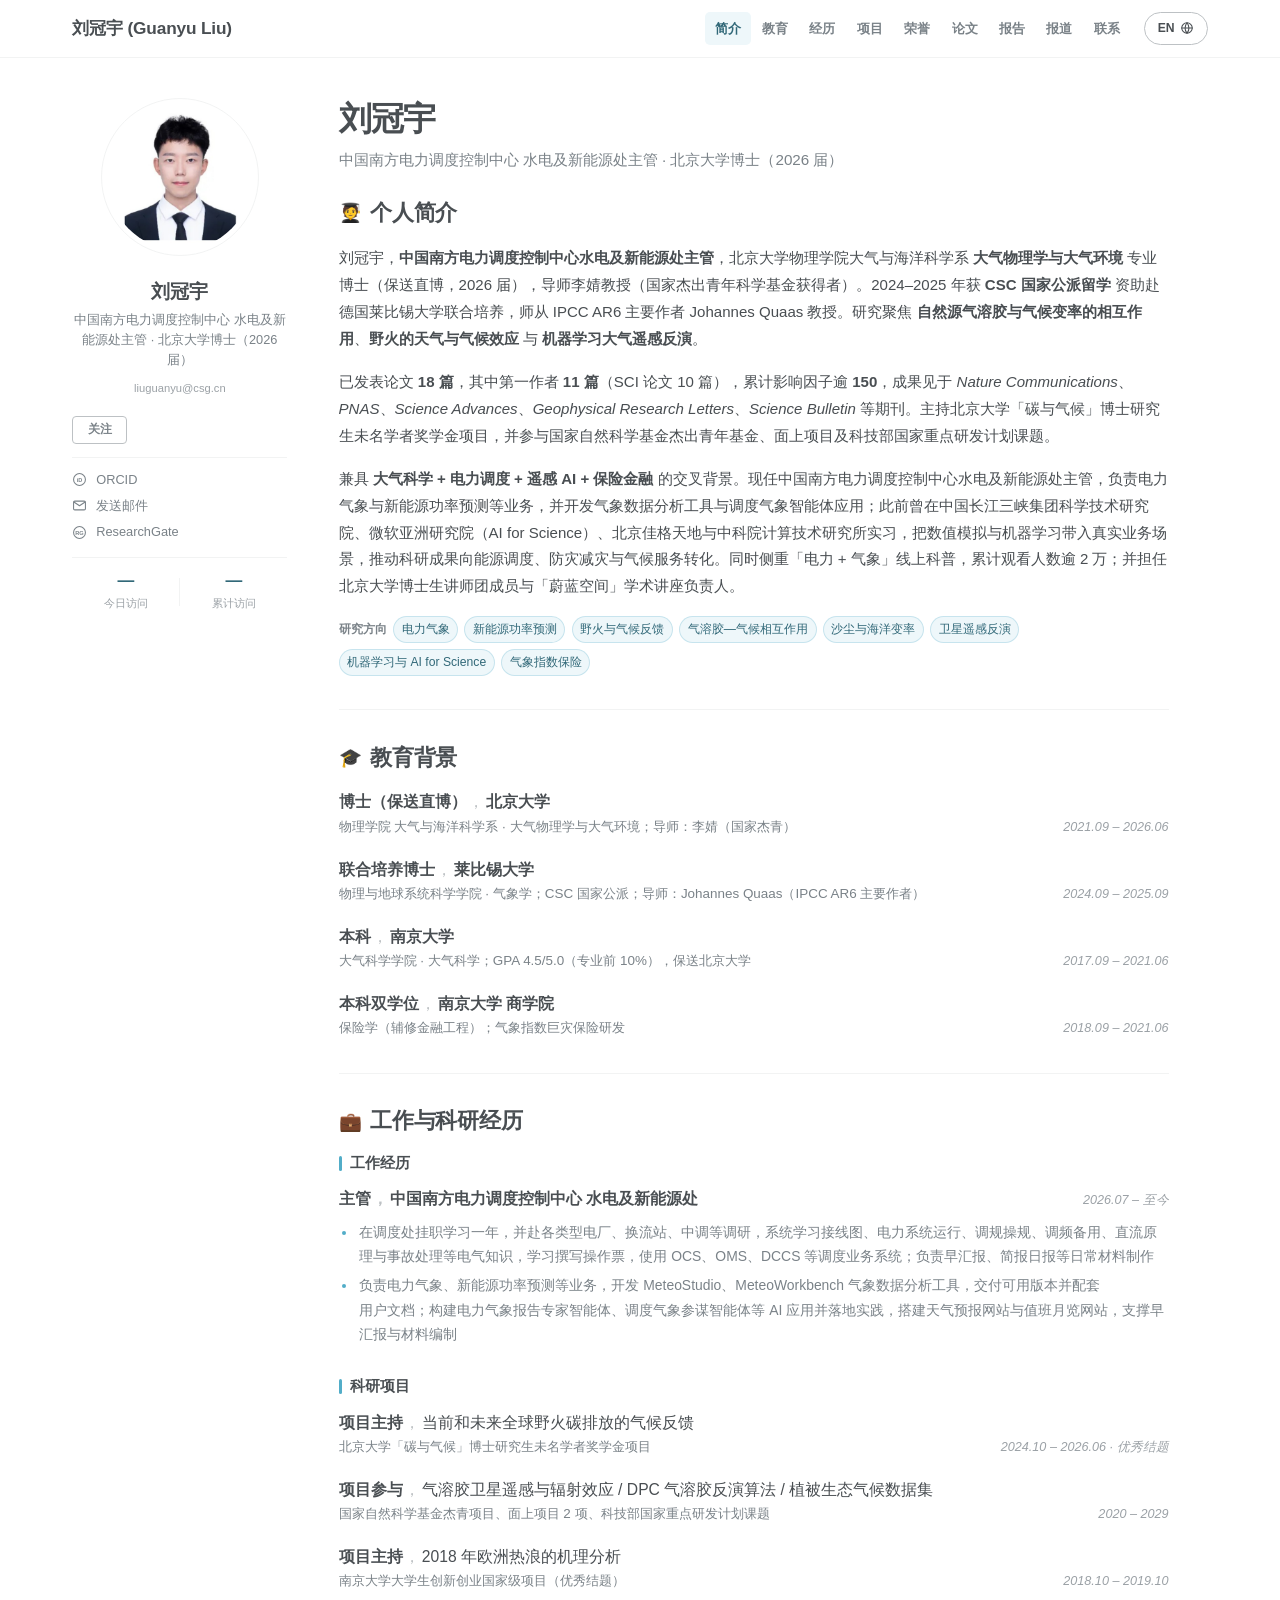
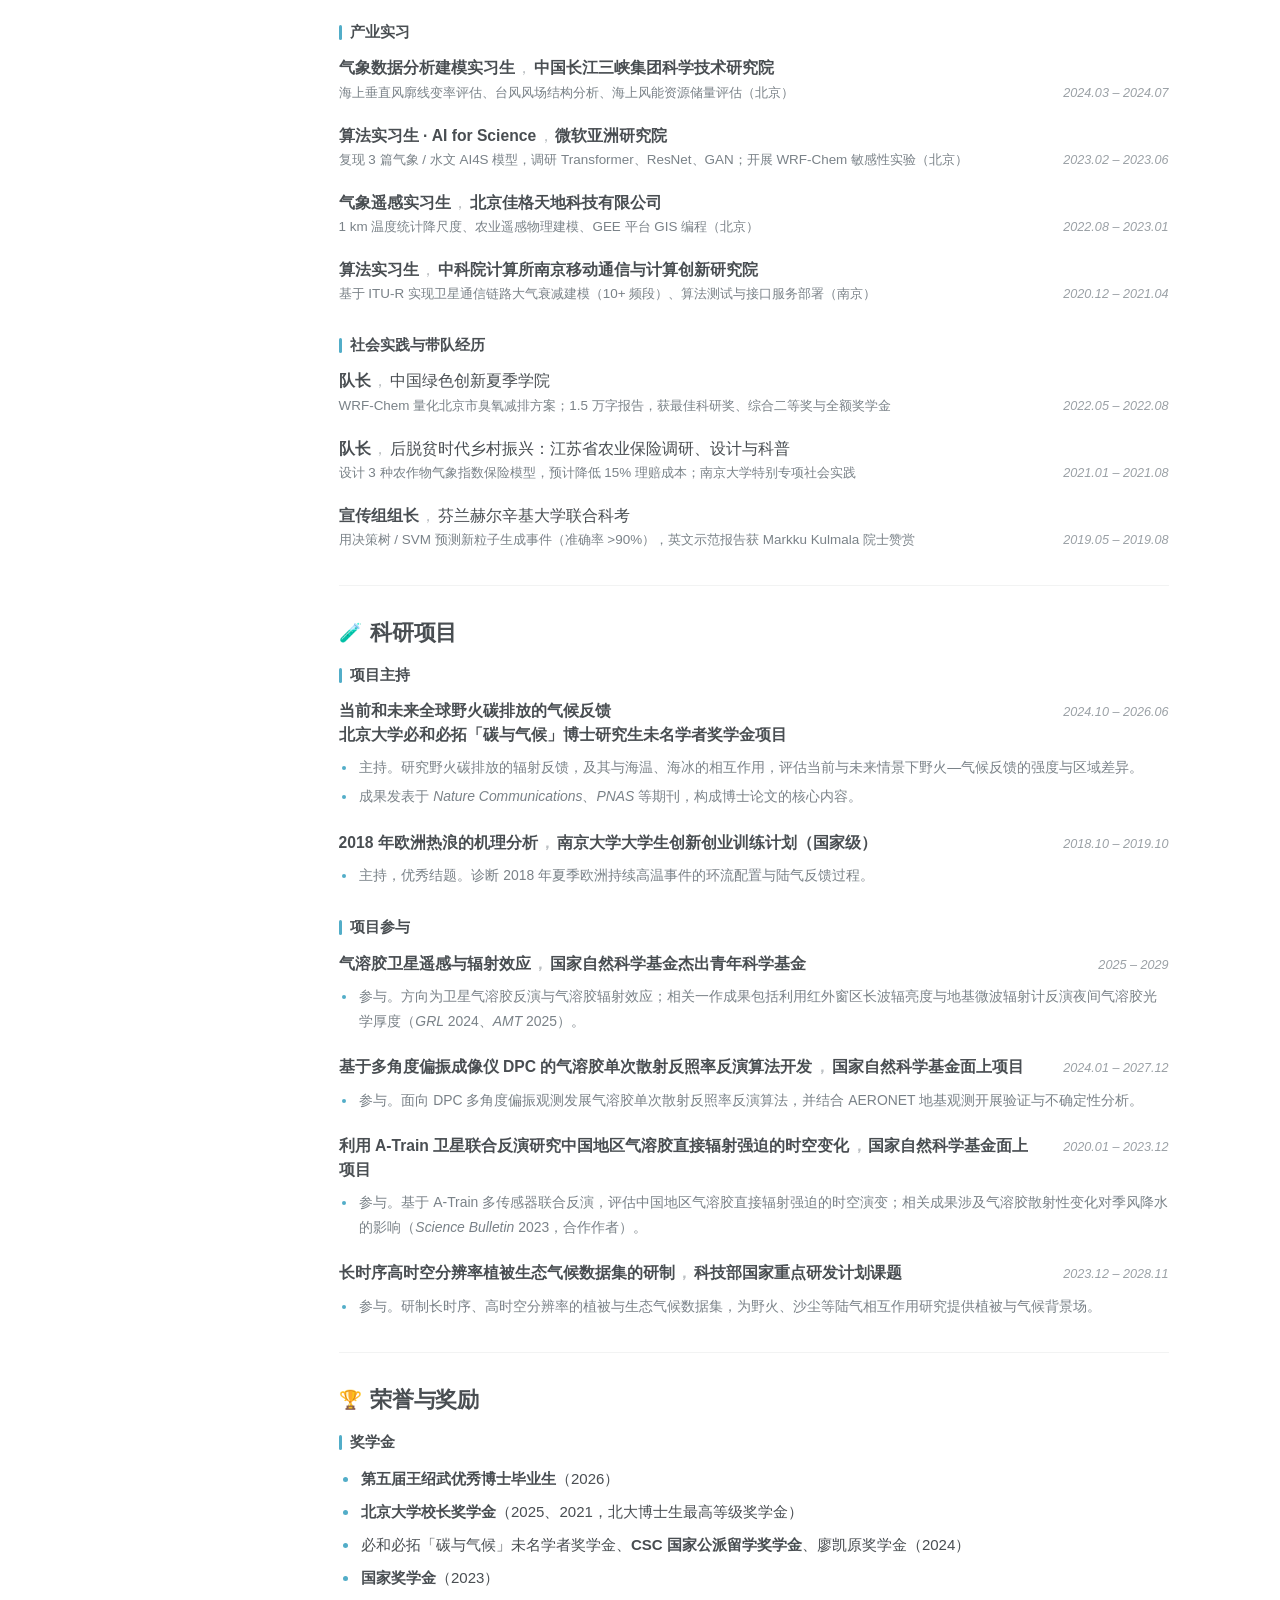
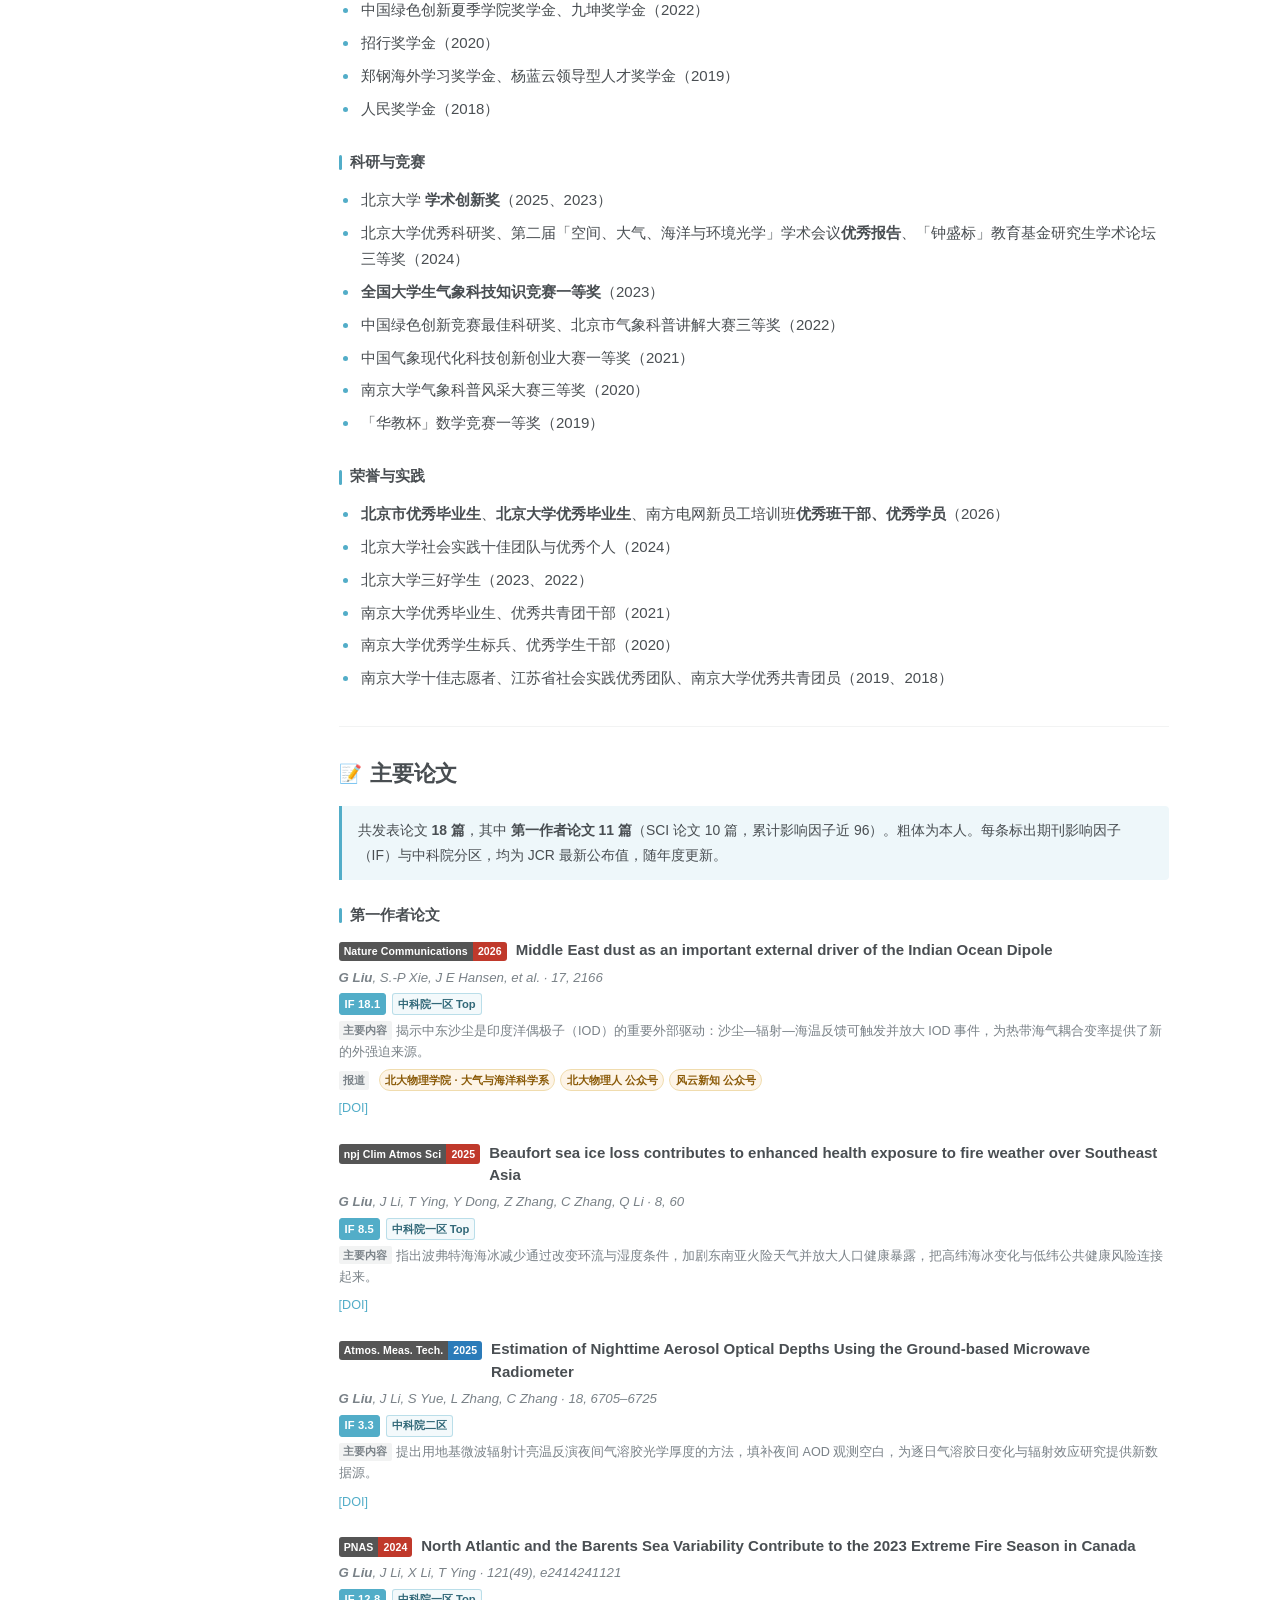
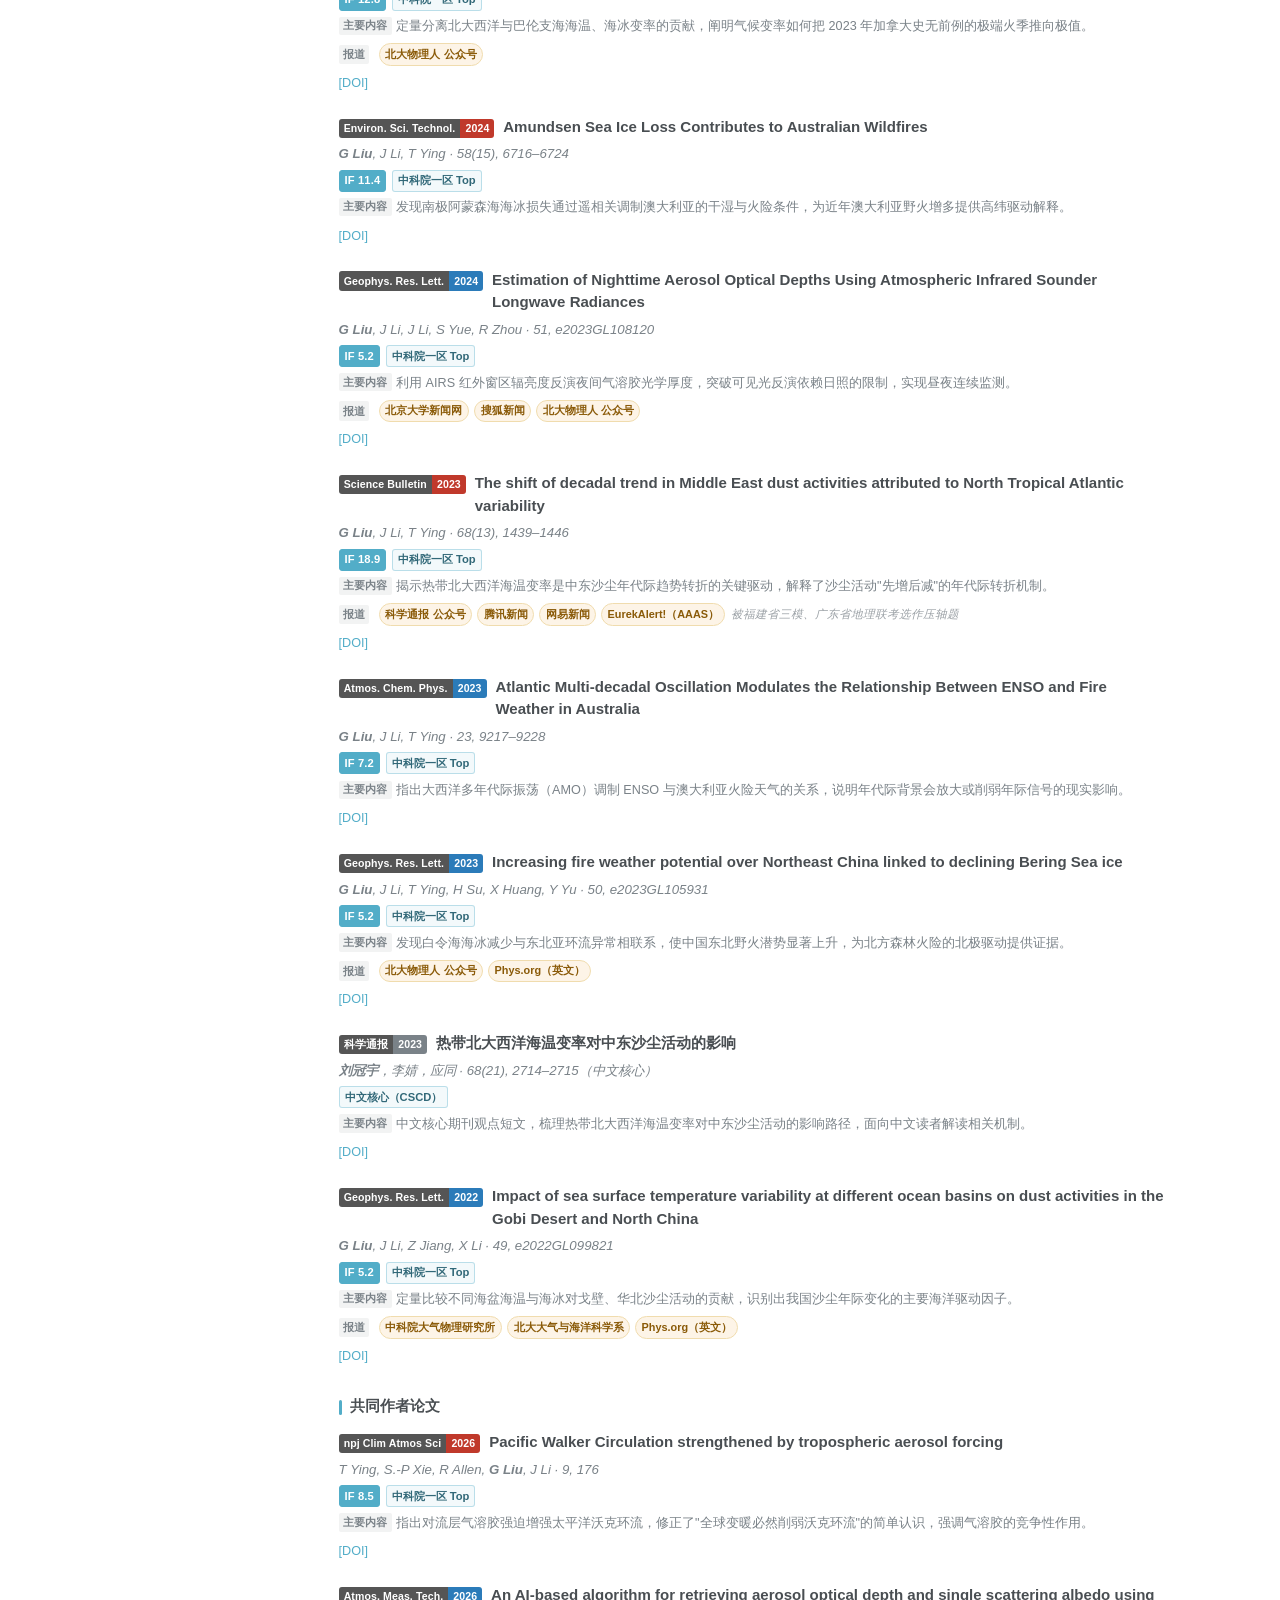
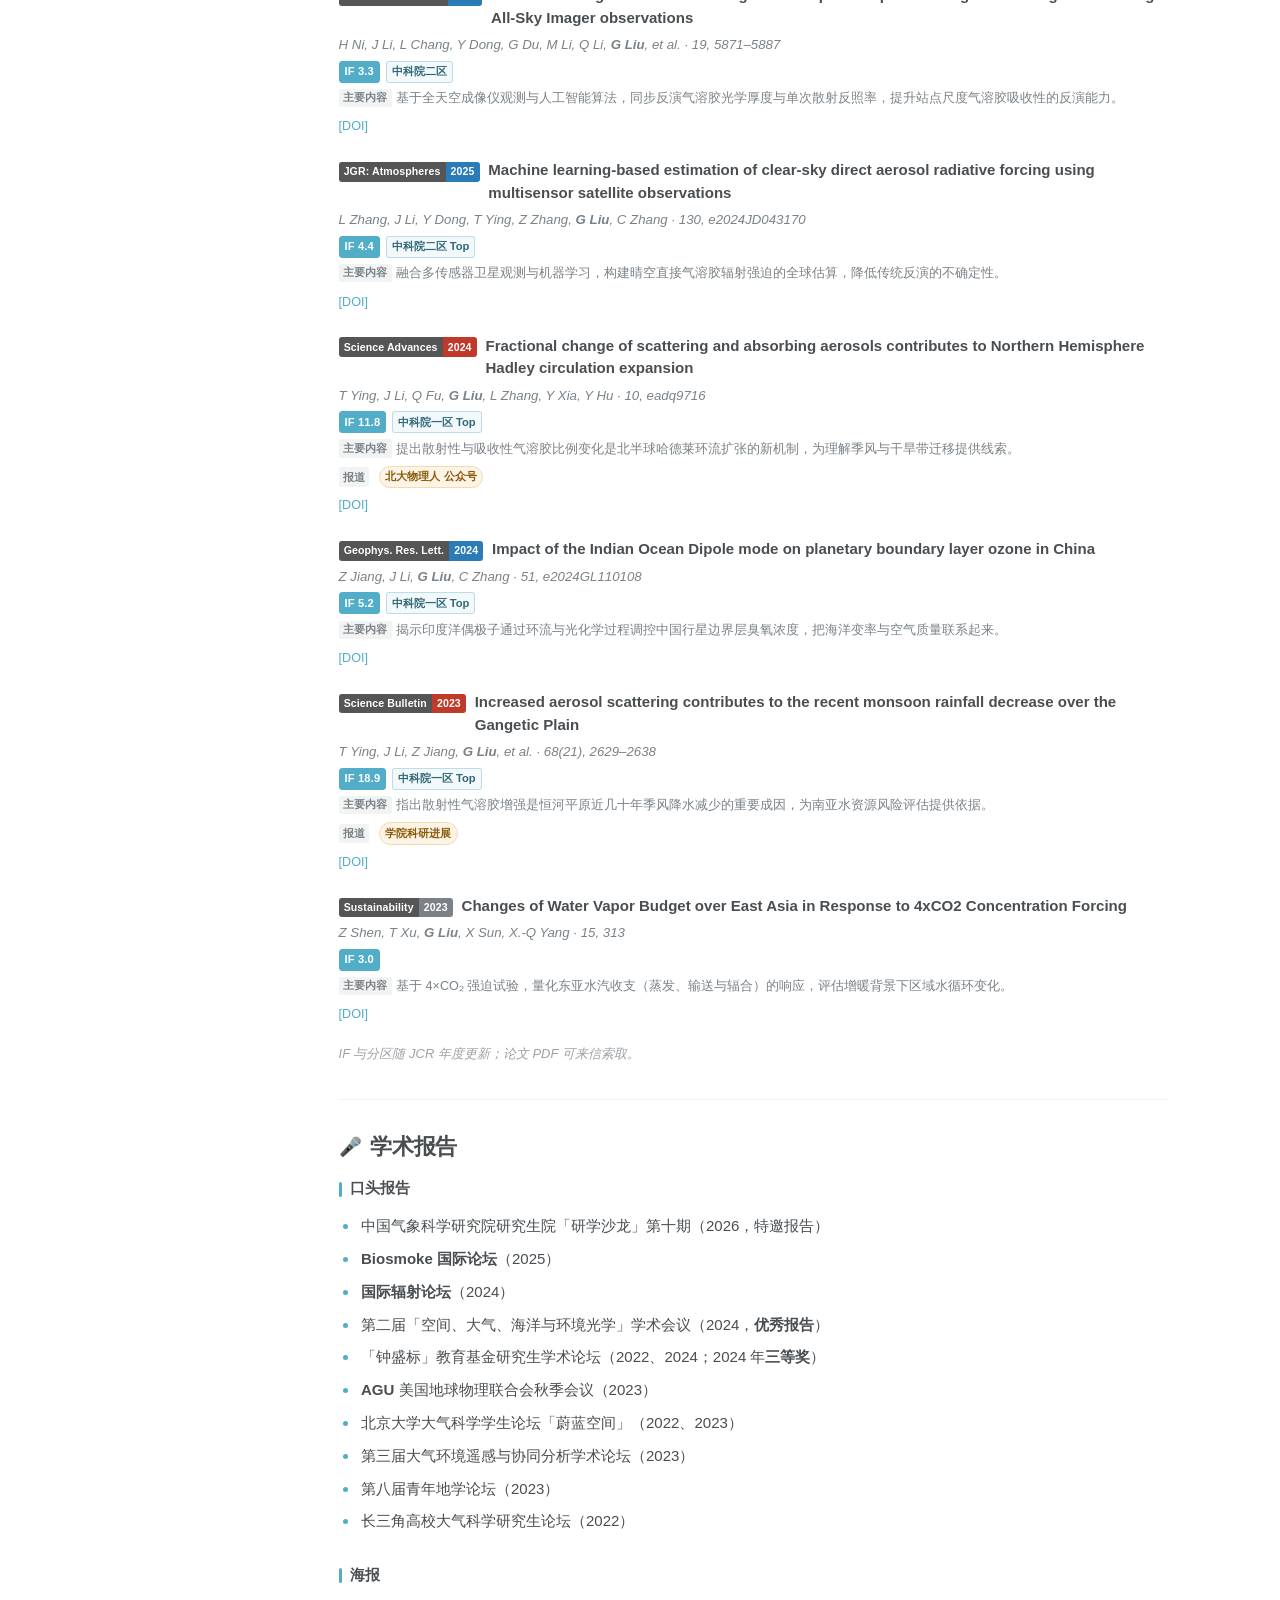
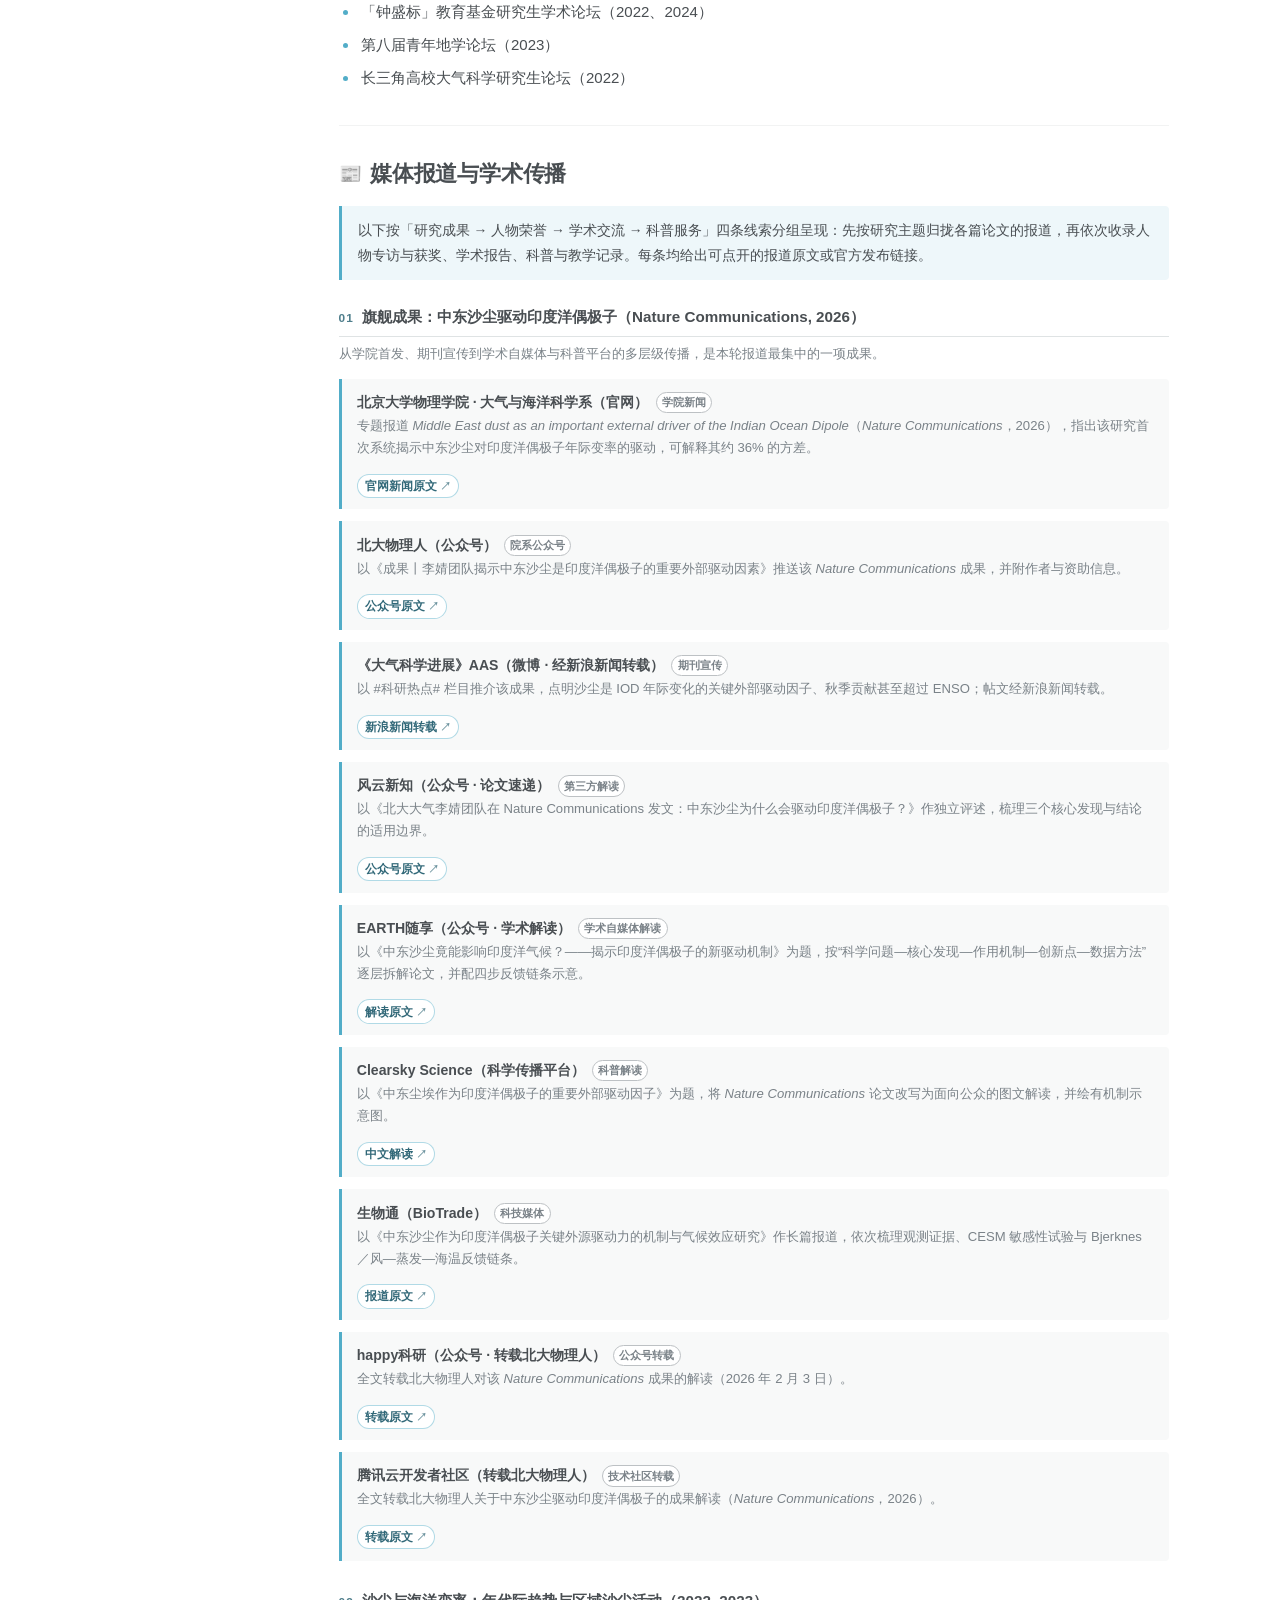
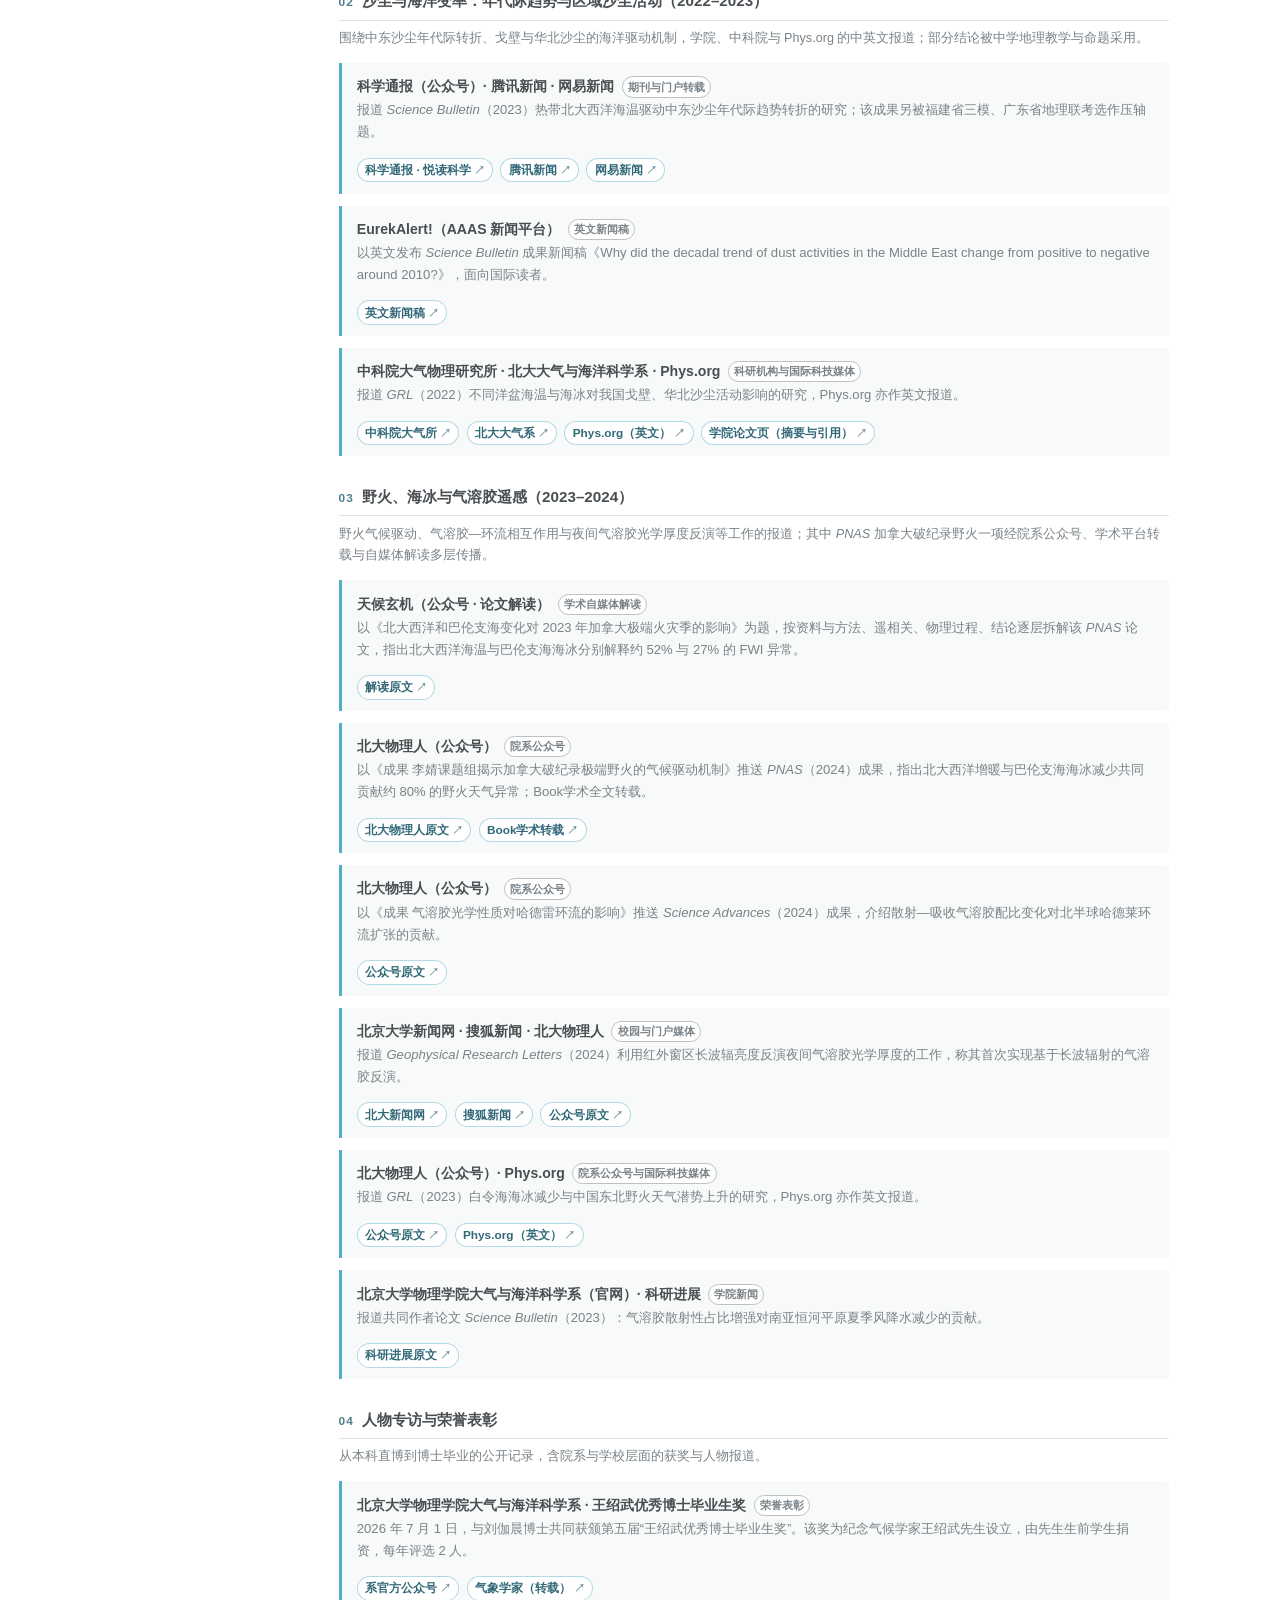
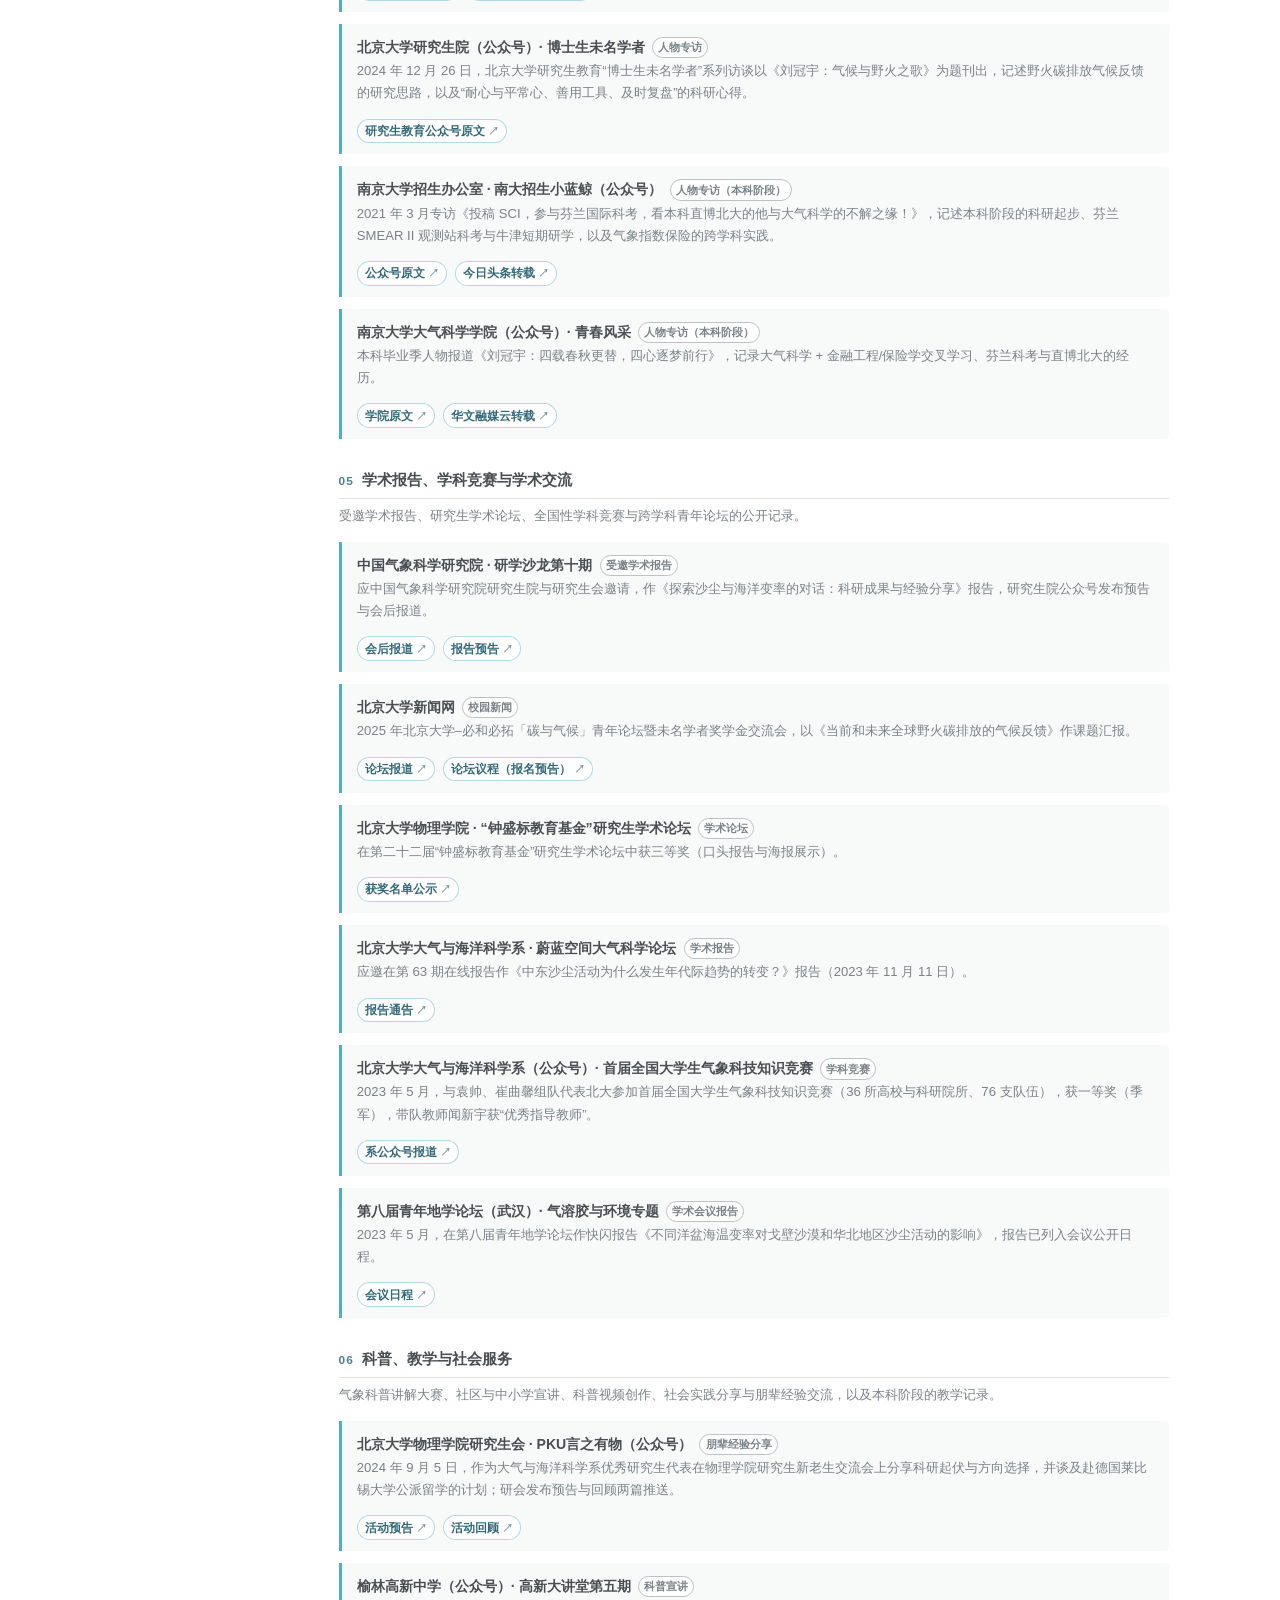
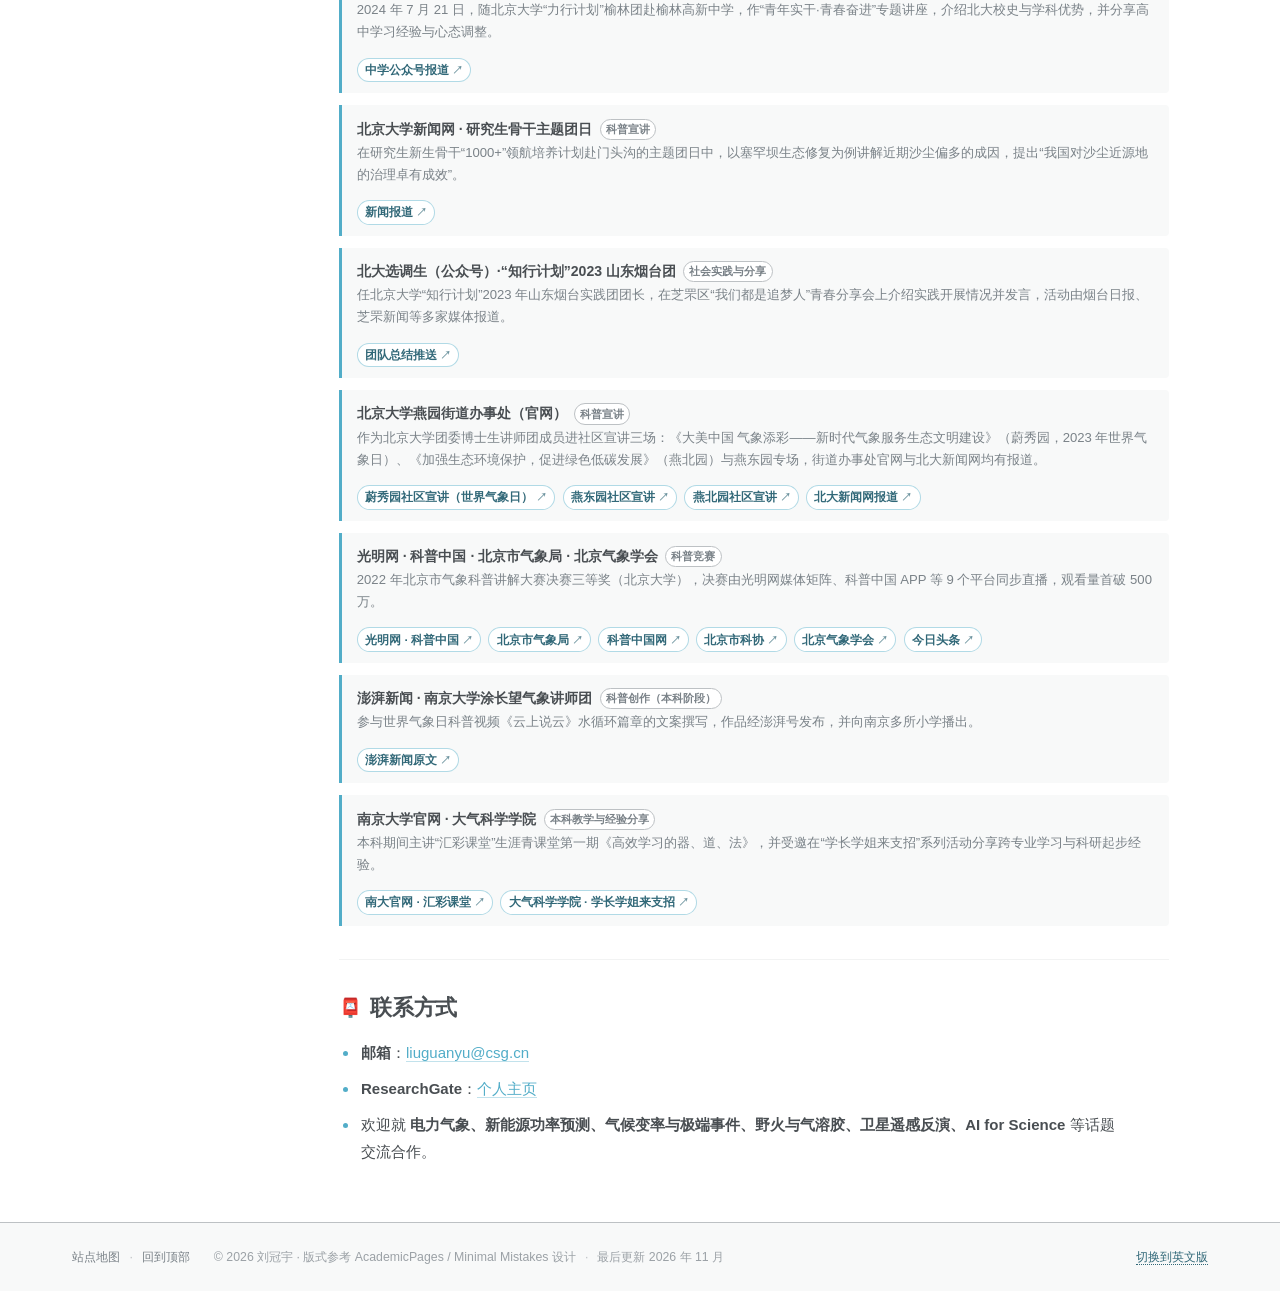
==== commit 73d8dfdf: "Add visitor counter: today and total page views - sidebar shows today PV and cumulative site PV via " ====
--- a/index.html
+++ b/index.html
@@ -16,8 +16,14 @@
 <link rel="me" href="https://www.researchgate.net/profile/Guanyu-Liu-4?ev=hdr_xprf">
 <link rel="canonical" href="https://guanyuliu0818.github.io/resume/">
 <meta property="og:url" content="https://guanyuliu0818.github.io/resume/">
-<meta property="og:image" content="https://guanyuliu0818.github.io/resume/assets/avatar.svg">
-<meta name="twitter:image" content="https://guanyuliu0818.github.io/resume/assets/avatar.svg">
+<meta property="og:image" content="https://guanyuliu0818.github.io/resume/assets/og-card.png">
+<meta property="og:image:secure_url" content="https://guanyuliu0818.github.io/resume/assets/og-card.png">
+<meta property="og:image:type" content="image/png">
+<meta property="og:image:width" content="1200">
+<meta property="og:image:height" content="630">
+<meta property="og:image:alt" content="刘冠宇 · 大气科学博士 · 电力气象与新能源功率预测">
+<meta name="twitter:image" content="https://guanyuliu0818.github.io/resume/assets/og-card.png">
+<meta name="twitter:image:alt" content="刘冠宇 · 大气科学博士 · 电力气象与新能源功率预测">
 <meta property="og:type" content="profile">
 <meta property="og:site_name" content="刘冠宇 (Guanyu Liu)">
 <meta property="og:locale" content="zh_CN">
@@ -26,13 +32,14 @@
 <meta property="og:description" content="刘冠宇，中国南方电力调度控制中心水电及新能源处主管，北京大学大气物理学与大气环境博士。研究电力气象、新能源功率预测、野火与气候反馈、气溶胶—气候相互作用、中东沙尘与印度洋偶极子、夜间气溶胶遥感反演与 AI for Science；在 Nature Communications、PNAS、Science Advances、Science Bulletin 等发表论文 18 篇。">
 <meta property="profile:first_name" content="冠宇">
 <meta property="profile:last_name" content="刘">
-<meta name="twitter:card" content="summary">
+<meta name="twitter:card" content="summary_large_image">
 <meta name="twitter:title" content="刘冠宇 (Guanyu Liu) | 大气科学博士 · 电力气象与新能源功率预测 · 北京大学">
 <meta name="twitter:description" content="刘冠宇，中国南方电力调度控制中心水电及新能源处主管，北京大学大气物理学与大气环境博士。研究电力气象、新能源功率预测、野火与气候反馈、气溶胶—气候相互作用、中东沙尘与印度洋偶极子、夜间气溶胶遥感反演与 AI for Science；在 Nature Communications、PNAS、Science Advances、Science Bulletin 等发表论文 18 篇。">
 <link rel="icon" type="image/svg+xml" href="assets/favicon.svg">
 <link rel="stylesheet" href="assets/style.css">
-<script type="application/ld+json">{"@context":"https://schema.org","@type":"Person","@id":"https://guanyuliu0818.github.io/resume/#person","name":"刘冠宇","alternateName":"Guanyu Liu","description":"刘冠宇，中国南方电力调度控制中心水电及新能源处主管，北京大学大气物理学与大气环境博士。研究电力气象、新能源功率预测、野火与气候反馈、气溶胶—气候相互作用、中东沙尘与印度洋偶极子、夜间气溶胶遥感反演与 AI for Science；在 Nature Communications、PNAS、Science Advances、Science Bulletin 等发表论文 18 篇。","jobTitle":"水电及新能源处主管","affiliation":{"@type":"Organization","name":"中国南方电力调度控制中心"},"worksFor":{"@type":"Organization","name":"中国南方电力调度控制中心"},"alumniOf":[{"@type":"CollegeOrUniversity","name":"北京大学"},{"@type":"CollegeOrUniversity","name":"莱比锡大学"},{"@type":"CollegeOrUniversity","name":"南京大学"},{"@type":"CollegeOrUniversity","name":"南京大学 商学院"}],"knowsAbout":["Power meteorology","Renewable-energy power forecasting","Atmospheric physics","Wildfire and climate feedbacks","Aerosol-climate interactions","Satellite remote sensing","Machine learning","AI for Science"],"sameAs":["https://orcid.org/0000-0002-2202-4746","https://www.researchgate.net/profile/Guanyu-Liu-4?ev=hdr_xprf"],"email":"mailto:liuguanyu@csg.cn","url":"https://guanyuliu0818.github.io/resume/","image":"https://guanyuliu0818.github.io/resume/assets/avatar.svg","award":["第五届王绍武优秀博士毕业生（2026）","北京大学校长奖学金（2025、2021）","国家奖学金（2023）","北京市优秀毕业生（2026）"]}</script>
-<script type="application/ld+json">{"@context":"https://schema.org","@type":"ItemList","name":"论文成果","numberOfItems":18,"itemListElement":[{"@type":"ScholarlyArticle","position":1,"name":"Middle East dust as an important external driver of the Indian Ocean Dipole","headline":"Middle East dust as an important external driver of the Indian Ocean Dipole","author":{"@type":"Person","name":"刘冠宇"},"isPartOf":{"@type":"Periodical","name":"Nature Communications"},"datePublished":"2026","abstract":"揭示中东沙尘是印度洋偶极子（IOD）的重要外部驱动：沙尘—辐射—海温反馈可触发并放大 IOD 事件，为热带海气耦合变率提供了新的外强迫来源。","identifier":"https://doi.org/10.1038/s41467-026-68842-1","url":"https://doi.org/10.1038/s41467-026-68842-1","sameAs":"https://doi.org/10.1038/s41467-026-68842-1","additionalProperty":{"@type":"PropertyValue","name":"Impact Factor","value":"18.1"}},{"@type":"ScholarlyArticle","position":2,"name":"Beaufort sea ice loss contributes to enhanced health exposure to fire weather over Southeast Asia","headline":"Beaufort sea ice loss contributes to enhanced health exposure to fire weather over Southeast Asia","author":{"@type":"Person","name":"刘冠宇"},"isPartOf":{"@type":"Periodical","name":"npj Clim Atmos Sci"},"datePublished":"2025","abstract":"指出波弗特海海冰减少通过改变环流与湿度条件，加剧东南亚火险天气并放大人口健康暴露，把高纬海冰变化与低纬公共健康风险连接起来。","identifier":"https://doi.org/10.1038/s41612-025-00954-9","url":"https://doi.org/10.1038/s41612-025-00954-9","sameAs":"https://doi.org/10.1038/s41612-025-00954-9","additionalProperty":{"@type":"PropertyValue","name":"Impact Factor","value":"8.5"}},{"@type":"ScholarlyArticle","position":3,"name":"Estimation of Nighttime Aerosol Optical Depths Using the Ground-based Microwave Radiometer","headline":"Estimation of Nighttime Aerosol Optical Depths Using the Ground-based Microwave Radiometer","author":{"@type":"Person","name":"刘冠宇"},"isPartOf":{"@type":"Periodical","name":"Atmos. Meas. Tech."},"datePublished":"2025","abstract":"提出用地基微波辐射计亮温反演夜间气溶胶光学厚度的方法，填补夜间 AOD 观测空白，为逐日气溶胶日变化与辐射效应研究提供新数据源。","identifier":"https://doi.org/10.5194/amt-18-6705-2025","url":"https://doi.org/10.5194/amt-18-6705-2025","sameAs":"https://doi.org/10.5194/amt-18-6705-2025","additionalProperty":{"@type":"PropertyValue","name":"Impact Factor","value":"3.3"}},{"@type":"ScholarlyArticle","position":4,"name":"North Atlantic and the Barents Sea Variability Contribute to the 2023 Extreme Fire Season in Canada","headline":"North Atlantic and the Barents Sea Variability Contribute to the 2023 Extreme Fire Season in Canada","author":{"@type":"Person","name":"刘冠宇"},"isPartOf":{"@type":"Periodical","name":"PNAS"},"datePublished":"2024","abstract":"定量分离北大西洋与巴伦支海海温、海冰变率的贡献，阐明气候变率如何把 2023 年加拿大史无前例的极端火季推向极值。","identifier":"https://doi.org/10.1073/pnas.2414241121","url":"https://doi.org/10.1073/pnas.2414241121","sameAs":"https://doi.org/10.1073/pnas.2414241121","additionalProperty":{"@type":"PropertyValue","name":"Impact Factor","value":"12.8"}},{"@type":"ScholarlyArticle","position":5,"name":"Amundsen Sea Ice Loss Contributes to Australian Wildfires","headline":"Amundsen Sea Ice Loss Contributes to Australian Wildfires","author":{"@type":"Person","name":"刘冠宇"},"isPartOf":{"@type":"Periodical","name":"Environ. Sci. Technol."},"datePublished":"2024","abstract":"发现南极阿蒙森海海冰损失通过遥相关调制澳大利亚的干湿与火险条件，为近年澳大利亚野火增多提供高纬驱动解释。","identifier":"https://doi.org/10.1021/acs.est.4c00051","url":"https://doi.org/10.1021/acs.est.4c00051","sameAs":"https://doi.org/10.1021/acs.est.4c00051","additionalProperty":{"@type":"PropertyValue","name":"Impact Factor","value":"11.4"}},{"@type":"ScholarlyArticle","position":6,"name":"Estimation of Nighttime Aerosol Optical Depths Using Atmospheric Infrared Sounder Longwave Radiances","headline":"Estimation of Nighttime Aerosol Optical Depths Using Atmospheric Infrared Sounder Longwave Radiances","author":{"@type":"Person","name":"刘冠宇"},"isPartOf":{"@type":"Periodical","name":"Geophys. Res. Lett."},"datePublished":"2024","abstract":"利用 AIRS 红外窗区辐亮度反演夜间气溶胶光学厚度，突破可见光反演依赖日照的限制，实现昼夜连续监测。","identifier":"https://doi.org/10.1029/2023GL108120","url":"https://doi.org/10.1029/2023GL108120","sameAs":"https://doi.org/10.1029/2023GL108120","additionalProperty":{"@type":"PropertyValue","name":"Impact Factor","value":"5.2"}},{"@type":"ScholarlyArticle","position":7,"name":"The shift of decadal trend in Middle East dust activities attributed to North Tropical Atlantic variability","headline":"The shift of decadal trend in Middle East dust activities attributed to North Tropical Atlantic variability","author":{"@type":"Person","name":"刘冠宇"},"isPartOf":{"@type":"Periodical","name":"Science Bulletin"},"datePublished":"2023","abstract":"揭示热带北大西洋海温变率是中东沙尘年代际趋势转折的关键驱动，解释了沙尘活动\"先增后减\"的年代际转折机制。","identifier":"https://doi.org/10.1016/j.scib.2023.05.031","url":"https://doi.org/10.1016/j.scib.2023.05.031","sameAs":"https://doi.org/10.1016/j.scib.2023.05.031","additionalProperty":{"@type":"PropertyValue","name":"Impact Factor","value":"18.9"}},{"@type":"ScholarlyArticle","position":8,"name":"Atlantic Multi-decadal Oscillation Modulates the Relationship Between ENSO and Fire Weather in Australia","headline":"Atlantic Multi-decadal Oscillation Modulates the Relationship Between ENSO and Fire Weather in Australia","author":{"@type":"Person","name":"刘冠宇"},"isPartOf":{"@type":"Periodical","name":"Atmos. Chem. Phys."},"datePublished":"2023","abstract":"指出大西洋多年代际振荡（AMO）调制 ENSO 与澳大利亚火险天气的关系，说明年代际背景会放大或削弱年际信号的现实影响。","identifier":"https://doi.org/10.5194/acp-23-9217-2023","url":"https://doi.org/10.5194/acp-23-9217-2023","sameAs":"https://doi.org/10.5194/acp-23-9217-2023","additionalProperty":{"@type":"PropertyValue","name":"Impact Factor","value":"7.2"}},{"@type":"ScholarlyArticle","position":9,"name":"Increasing fire weather potential over Northeast China linked to declining Bering Sea ice","headline":"Increasing fire weather potential over Northeast China linked to declining Bering Sea ice","author":{"@type":"Person","name":"刘冠宇"},"isPartOf":{"@type":"Periodical","name":"Geophys. Res. Lett."},"datePublished":"2023","abstract":"发现白令海海冰减少与东北亚环流异常相联系，使中国东北野火潜势显著上升，为北方森林火险的北极驱动提供证据。","identifier":"https://doi.org/10.1029/2023GL105931","url":"https://doi.org/10.1029/2023GL105931","sameAs":"https://doi.org/10.1029/2023GL105931","additionalProperty":{"@type":"PropertyValue","name":"Impact Factor","value":"5.2"}},{"@type":"ScholarlyArticle","position":10,"name":"热带北大西洋海温变率对中东沙尘活动的影响","headline":"热带北大西洋海温变率对中东沙尘活动的影响","author":{"@type":"Person","name":"刘冠宇"},"isPartOf":{"@type":"Periodical","name":"科学通报"},"datePublished":"2023","abstract":"中文核心期刊观点短文，梳理热带北大西洋海温变率对中东沙尘活动的影响路径，面向中文读者解读相关机制。","identifier":"https://doi.org/10.1360/tb-2023-0457","url":"https://doi.org/10.1360/tb-2023-0457","sameAs":"https://doi.org/10.1360/tb-2023-0457"},{"@type":"ScholarlyArticle","position":11,"name":"Impact of sea surface temperature variability at different ocean basins on dust activities in the Gobi Desert and North China","headline":"Impact of sea surface temperature variability at different ocean basins on dust activities in the Gobi Desert and North China","author":{"@type":"Person","name":"刘冠宇"},"isPartOf":{"@type":"Periodical","name":"Geophys. Res. Lett."},"datePublished":"2022","abstract":"定量比较不同海盆海温与海冰对戈壁、华北沙尘活动的贡献，识别出我国沙尘年际变化的主要海洋驱动因子。","identifier":"https://doi.org/10.1029/2022GL099821","url":"https://doi.org/10.1029/2022GL099821","sameAs":"https://doi.org/10.1029/2022GL099821","additionalProperty":{"@type":"PropertyValue","name":"Impact Factor","value":"5.2"}},{"@type":"ScholarlyArticle","position":12,"name":"Pacific Walker Circulation strengthened by tropospheric aerosol forcing","headline":"Pacific Walker Circulation strengthened by tropospheric aerosol forcing","author":{"@type":"Person","name":"刘冠宇"},"isPartOf":{"@type":"Periodical","name":"npj Clim Atmos Sci"},"datePublished":"2026","abstract":"指出对流层气溶胶强迫增强太平洋沃克环流，修正了\"全球变暖必然削弱沃克环流\"的简单认识，强调气溶胶的竞争性作用。","identifier":"https://doi.org/10.1038/s41612-026-01442-4","url":"https://doi.org/10.1038/s41612-026-01442-4","sameAs":"https://doi.org/10.1038/s41612-026-01442-4","additionalProperty":{"@type":"PropertyValue","name":"Impact Factor","value":"8.5"}},{"@type":"ScholarlyArticle","position":13,"name":"An AI-based algorithm for retrieving aerosol optical depth and single scattering albedo using All-Sky Imager observations","headline":"An AI-based algorithm for retrieving aerosol optical depth and single scattering albedo using All-Sky Imager observations","author":{"@type":"Person","name":"刘冠宇"},"isPartOf":{"@type":"Periodical","name":"Atmos. Meas. Tech."},"datePublished":"2026","abstract":"基于全天空成像仪观测与人工智能算法，同步反演气溶胶光学厚度与单次散射反照率，提升站点尺度气溶胶吸收性的反演能力。","identifier":"https://doi.org/10.5194/amt-19-5871-2026","url":"https://doi.org/10.5194/amt-19-5871-2026","sameAs":"https://doi.org/10.5194/amt-19-5871-2026","additionalProperty":{"@type":"PropertyValue","name":"Impact Factor","value":"3.3"}},{"@type":"ScholarlyArticle","position":14,"name":"Machine learning-based estimation of clear-sky direct aerosol radiative forcing using multisensor satellite observations","headline":"Machine learning-based estimation of clear-sky direct aerosol radiative forcing using multisensor satellite observations","author":{"@type":"Person","name":"刘冠宇"},"isPartOf":{"@type":"Periodical","name":"JGR: Atmospheres"},"datePublished":"2025","abstract":"融合多传感器卫星观测与机器学习，构建晴空直接气溶胶辐射强迫的全球估算，降低传统反演的不确定性。","identifier":"https://doi.org/10.1029/2024JD043170","url":"https://doi.org/10.1029/2024JD043170","sameAs":"https://doi.org/10.1029/2024JD043170","additionalProperty":{"@type":"PropertyValue","name":"Impact Factor","value":"4.4"}},{"@type":"ScholarlyArticle","position":15,"name":"Fractional change of scattering and absorbing aerosols contributes to Northern Hemisphere Hadley circulation expansion","headline":"Fractional change of scattering and absorbing aerosols contributes to Northern Hemisphere Hadley circulation expansion","author":{"@type":"Person","name":"刘冠宇"},"isPartOf":{"@type":"Periodical","name":"Science Advances"},"datePublished":"2024","abstract":"提出散射性与吸收性气溶胶比例变化是北半球哈德莱环流扩张的新机制，为理解季风与干旱带迁移提供线索。","identifier":"https://doi.org/10.1126/sciadv.adq9716","url":"https://doi.org/10.1126/sciadv.adq9716","sameAs":"https://doi.org/10.1126/sciadv.adq9716","additionalProperty":{"@type":"PropertyValue","name":"Impact Factor","value":"11.8"}},{"@type":"ScholarlyArticle","position":16,"name":"Impact of the Indian Ocean Dipole mode on planetary boundary layer ozone in China","headline":"Impact of the Indian Ocean Dipole mode on planetary boundary layer ozone in China","author":{"@type":"Person","name":"刘冠宇"},"isPartOf":{"@type":"Periodical","name":"Geophys. Res. Lett."},"datePublished":"2024","abstract":"揭示印度洋偶极子通过环流与光化学过程调控中国行星边界层臭氧浓度，把海洋变率与空气质量联系起来。","identifier":"https://doi.org/10.1029/2024GL110108","url":"https://doi.org/10.1029/2024GL110108","sameAs":"https://doi.org/10.1029/2024GL110108","additionalProperty":{"@type":"PropertyValue","name":"Impact Factor","value":"5.2"}},{"@type":"ScholarlyArticle","position":17,"name":"Increased aerosol scattering contributes to the recent monsoon rainfall decrease over the Gangetic Plain","headline":"Increased aerosol scattering contributes to the recent monsoon rainfall decrease over the Gangetic Plain","author":{"@type":"Person","name":"刘冠宇"},"isPartOf":{"@type":"Periodical","name":"Science Bulletin"},"datePublished":"2023","abstract":"指出散射性气溶胶增强是恒河平原近几十年季风降水减少的重要成因，为南亚水资源风险评估提供依据。","identifier":"https://doi.org/10.1016/j.scib.2023.08.052","url":"https://doi.org/10.1016/j.scib.2023.08.052","sameAs":"https://doi.org/10.1016/j.scib.2023.08.052","additionalProperty":{"@type":"PropertyValue","name":"Impact Factor","value":"18.9"}},{"@type":"ScholarlyArticle","position":18,"name":"Changes of Water Vapor Budget over East Asia in Response to 4xCO2 Concentration Forcing","headline":"Changes of Water Vapor Budget over East Asia in Response to 4xCO2 Concentration Forcing","author":{"@type":"Person","name":"刘冠宇"},"isPartOf":{"@type":"Periodical","name":"Sustainability"},"datePublished":"2023","abstract":"基于 4×CO₂ 强迫试验，量化东亚水汽收支（蒸发、输送与辐合）的响应，评估增暖背景下区域水循环变化。","identifier":"https://doi.org/10.3390/su15010313","url":"https://doi.org/10.3390/su15010313","sameAs":"https://doi.org/10.3390/su15010313","additionalProperty":{"@type":"PropertyValue","name":"Impact Factor","value":"3.0"}}]}</script>
+<script type="application/ld+json">{"@context":"https://schema.org","@type":"Person","@id":"https://guanyuliu0818.github.io/resume/#person","name":"刘冠宇","alternateName":"Guanyu Liu","description":"刘冠宇，中国南方电力调度控制中心水电及新能源处主管，北京大学大气物理学与大气环境博士。研究电力气象、新能源功率预测、野火与气候反馈、气溶胶—气候相互作用、中东沙尘与印度洋偶极子、夜间气溶胶遥感反演与 AI for Science；在 Nature Communications、PNAS、Science Advances、Science Bulletin 等发表论文 18 篇。","jobTitle":"水电及新能源处主管","affiliation":{"@type":"Organization","name":"中国南方电力调度控制中心"},"worksFor":{"@type":"Organization","name":"中国南方电力调度控制中心"},"alumniOf":[{"@type":"CollegeOrUniversity","name":"北京大学"},{"@type":"CollegeOrUniversity","name":"莱比锡大学"},{"@type":"CollegeOrUniversity","name":"南京大学"},{"@type":"CollegeOrUniversity","name":"南京大学 商学院"}],"knowsAbout":["Power meteorology","Renewable-energy power forecasting","Atmospheric physics","Wildfire and climate feedbacks","Aerosol-climate interactions","Satellite remote sensing","Machine learning","AI for Science"],"sameAs":["https://orcid.org/0000-0002-2202-4746","https://www.researchgate.net/profile/Guanyu-Liu-4?ev=hdr_xprf"],"hasCredential":{"@type":"EducationalOccupationalCredential","credentialCategory":"博士学位","educationalLevel":"博士","about":"大气物理学与大气环境","recognizedBy":{"@type":"CollegeOrUniversity","name":"北京大学"}},"identifier":"https://orcid.org/0000-0002-2202-4746","email":"mailto:liuguanyu@csg.cn","url":"https://guanyuliu0818.github.io/resume/","image":"https://guanyuliu0818.github.io/resume/assets/og-card.png","mainEntityOfPage":{"@id":"https://guanyuliu0818.github.io/resume/#webpage"},"award":["第五届王绍武优秀博士毕业生（2026）","北京大学校长奖学金（2025、2021）","国家奖学金（2023）","北京市优秀毕业生（2026）"]}</script>
+<script type="application/ld+json">{"@context":"https://schema.org","@type":"ProfilePage","@id":"https://guanyuliu0818.github.io/resume/#webpage","url":"https://guanyuliu0818.github.io/resume/","name":"刘冠宇 (Guanyu Liu) | 大气科学博士 · 电力气象与新能源功率预测 · 北京大学","inLanguage":"zh-CN","dateModified":"2026-11-22","mainEntity":{"@id":"https://guanyuliu0818.github.io/resume/#person"},"isPartOf":{"@type":"WebSite","@id":"https://guanyuliu0818.github.io/resume/#website","url":"https://guanyuliu0818.github.io/resume/","name":"刘冠宇 (Guanyu Liu)"}}</script>
+<script type="application/ld+json">{"@context":"https://schema.org","@type":"ItemList","name":"论文成果","numberOfItems":18,"itemListElement":[{"@type":"ScholarlyArticle","position":1,"name":"Middle East dust as an important external driver of the Indian Ocean Dipole","headline":"Middle East dust as an important external driver of the Indian Ocean Dipole","author":{"@type":"Person","@id":"https://guanyuliu0818.github.io/resume/#person","name":"刘冠宇"},"isPartOf":{"@type":"Periodical","name":"Nature Communications"},"datePublished":"2026","abstract":"揭示中东沙尘是印度洋偶极子（IOD）的重要外部驱动：沙尘—辐射—海温反馈可触发并放大 IOD 事件，为热带海气耦合变率提供了新的外强迫来源。","identifier":"https://doi.org/10.1038/s41467-026-68842-1","url":"https://doi.org/10.1038/s41467-026-68842-1","sameAs":"https://doi.org/10.1038/s41467-026-68842-1","additionalProperty":{"@type":"PropertyValue","name":"Impact Factor","value":"18.1"}},{"@type":"ScholarlyArticle","position":2,"name":"Beaufort sea ice loss contributes to enhanced health exposure to fire weather over Southeast Asia","headline":"Beaufort sea ice loss contributes to enhanced health exposure to fire weather over Southeast Asia","author":{"@type":"Person","@id":"https://guanyuliu0818.github.io/resume/#person","name":"刘冠宇"},"isPartOf":{"@type":"Periodical","name":"npj Clim Atmos Sci"},"datePublished":"2025","abstract":"指出波弗特海海冰减少通过改变环流与湿度条件，加剧东南亚火险天气并放大人口健康暴露，把高纬海冰变化与低纬公共健康风险连接起来。","identifier":"https://doi.org/10.1038/s41612-025-00954-9","url":"https://doi.org/10.1038/s41612-025-00954-9","sameAs":"https://doi.org/10.1038/s41612-025-00954-9","additionalProperty":{"@type":"PropertyValue","name":"Impact Factor","value":"8.5"}},{"@type":"ScholarlyArticle","position":3,"name":"Estimation of Nighttime Aerosol Optical Depths Using the Ground-based Microwave Radiometer","headline":"Estimation of Nighttime Aerosol Optical Depths Using the Ground-based Microwave Radiometer","author":{"@type":"Person","@id":"https://guanyuliu0818.github.io/resume/#person","name":"刘冠宇"},"isPartOf":{"@type":"Periodical","name":"Atmos. Meas. Tech."},"datePublished":"2025","abstract":"提出用地基微波辐射计亮温反演夜间气溶胶光学厚度的方法，填补夜间 AOD 观测空白，为逐日气溶胶日变化与辐射效应研究提供新数据源。","identifier":"https://doi.org/10.5194/amt-18-6705-2025","url":"https://doi.org/10.5194/amt-18-6705-2025","sameAs":"https://doi.org/10.5194/amt-18-6705-2025","additionalProperty":{"@type":"PropertyValue","name":"Impact Factor","value":"3.3"}},{"@type":"ScholarlyArticle","position":4,"name":"North Atlantic and the Barents Sea Variability Contribute to the 2023 Extreme Fire Season in Canada","headline":"North Atlantic and the Barents Sea Variability Contribute to the 2023 Extreme Fire Season in Canada","author":{"@type":"Person","@id":"https://guanyuliu0818.github.io/resume/#person","name":"刘冠宇"},"isPartOf":{"@type":"Periodical","name":"PNAS"},"datePublished":"2024","abstract":"定量分离北大西洋与巴伦支海海温、海冰变率的贡献，阐明气候变率如何把 2023 年加拿大史无前例的极端火季推向极值。","identifier":"https://doi.org/10.1073/pnas.2414241121","url":"https://doi.org/10.1073/pnas.2414241121","sameAs":"https://doi.org/10.1073/pnas.2414241121","additionalProperty":{"@type":"PropertyValue","name":"Impact Factor","value":"12.8"}},{"@type":"ScholarlyArticle","position":5,"name":"Amundsen Sea Ice Loss Contributes to Australian Wildfires","headline":"Amundsen Sea Ice Loss Contributes to Australian Wildfires","author":{"@type":"Person","@id":"https://guanyuliu0818.github.io/resume/#person","name":"刘冠宇"},"isPartOf":{"@type":"Periodical","name":"Environ. Sci. Technol."},"datePublished":"2024","abstract":"发现南极阿蒙森海海冰损失通过遥相关调制澳大利亚的干湿与火险条件，为近年澳大利亚野火增多提供高纬驱动解释。","identifier":"https://doi.org/10.1021/acs.est.4c00051","url":"https://doi.org/10.1021/acs.est.4c00051","sameAs":"https://doi.org/10.1021/acs.est.4c00051","additionalProperty":{"@type":"PropertyValue","name":"Impact Factor","value":"11.4"}},{"@type":"ScholarlyArticle","position":6,"name":"Estimation of Nighttime Aerosol Optical Depths Using Atmospheric Infrared Sounder Longwave Radiances","headline":"Estimation of Nighttime Aerosol Optical Depths Using Atmospheric Infrared Sounder Longwave Radiances","author":{"@type":"Person","@id":"https://guanyuliu0818.github.io/resume/#person","name":"刘冠宇"},"isPartOf":{"@type":"Periodical","name":"Geophys. Res. Lett."},"datePublished":"2024","abstract":"利用 AIRS 红外窗区辐亮度反演夜间气溶胶光学厚度，突破可见光反演依赖日照的限制，实现昼夜连续监测。","identifier":"https://doi.org/10.1029/2023GL108120","url":"https://doi.org/10.1029/2023GL108120","sameAs":"https://doi.org/10.1029/2023GL108120","additionalProperty":{"@type":"PropertyValue","name":"Impact Factor","value":"5.2"}},{"@type":"ScholarlyArticle","position":7,"name":"The shift of decadal trend in Middle East dust activities attributed to North Tropical Atlantic variability","headline":"The shift of decadal trend in Middle East dust activities attributed to North Tropical Atlantic variability","author":{"@type":"Person","@id":"https://guanyuliu0818.github.io/resume/#person","name":"刘冠宇"},"isPartOf":{"@type":"Periodical","name":"Science Bulletin"},"datePublished":"2023","abstract":"揭示热带北大西洋海温变率是中东沙尘年代际趋势转折的关键驱动，解释了沙尘活动\"先增后减\"的年代际转折机制。","identifier":"https://doi.org/10.1016/j.scib.2023.05.031","url":"https://doi.org/10.1016/j.scib.2023.05.031","sameAs":"https://doi.org/10.1016/j.scib.2023.05.031","additionalProperty":{"@type":"PropertyValue","name":"Impact Factor","value":"18.9"}},{"@type":"ScholarlyArticle","position":8,"name":"Atlantic Multi-decadal Oscillation Modulates the Relationship Between ENSO and Fire Weather in Australia","headline":"Atlantic Multi-decadal Oscillation Modulates the Relationship Between ENSO and Fire Weather in Australia","author":{"@type":"Person","@id":"https://guanyuliu0818.github.io/resume/#person","name":"刘冠宇"},"isPartOf":{"@type":"Periodical","name":"Atmos. Chem. Phys."},"datePublished":"2023","abstract":"指出大西洋多年代际振荡（AMO）调制 ENSO 与澳大利亚火险天气的关系，说明年代际背景会放大或削弱年际信号的现实影响。","identifier":"https://doi.org/10.5194/acp-23-9217-2023","url":"https://doi.org/10.5194/acp-23-9217-2023","sameAs":"https://doi.org/10.5194/acp-23-9217-2023","additionalProperty":{"@type":"PropertyValue","name":"Impact Factor","value":"7.2"}},{"@type":"ScholarlyArticle","position":9,"name":"Increasing fire weather potential over Northeast China linked to declining Bering Sea ice","headline":"Increasing fire weather potential over Northeast China linked to declining Bering Sea ice","author":{"@type":"Person","@id":"https://guanyuliu0818.github.io/resume/#person","name":"刘冠宇"},"isPartOf":{"@type":"Periodical","name":"Geophys. Res. Lett."},"datePublished":"2023","abstract":"发现白令海海冰减少与东北亚环流异常相联系，使中国东北野火潜势显著上升，为北方森林火险的北极驱动提供证据。","identifier":"https://doi.org/10.1029/2023GL105931","url":"https://doi.org/10.1029/2023GL105931","sameAs":"https://doi.org/10.1029/2023GL105931","additionalProperty":{"@type":"PropertyValue","name":"Impact Factor","value":"5.2"}},{"@type":"ScholarlyArticle","position":10,"name":"热带北大西洋海温变率对中东沙尘活动的影响","headline":"热带北大西洋海温变率对中东沙尘活动的影响","author":{"@type":"Person","@id":"https://guanyuliu0818.github.io/resume/#person","name":"刘冠宇"},"isPartOf":{"@type":"Periodical","name":"科学通报"},"datePublished":"2023","abstract":"中文核心期刊观点短文，梳理热带北大西洋海温变率对中东沙尘活动的影响路径，面向中文读者解读相关机制。","identifier":"https://doi.org/10.1360/tb-2023-0457","url":"https://doi.org/10.1360/tb-2023-0457","sameAs":"https://doi.org/10.1360/tb-2023-0457"},{"@type":"ScholarlyArticle","position":11,"name":"Impact of sea surface temperature variability at different ocean basins on dust activities in the Gobi Desert and North China","headline":"Impact of sea surface temperature variability at different ocean basins on dust activities in the Gobi Desert and North China","author":{"@type":"Person","@id":"https://guanyuliu0818.github.io/resume/#person","name":"刘冠宇"},"isPartOf":{"@type":"Periodical","name":"Geophys. Res. Lett."},"datePublished":"2022","abstract":"定量比较不同海盆海温与海冰对戈壁、华北沙尘活动的贡献，识别出我国沙尘年际变化的主要海洋驱动因子。","identifier":"https://doi.org/10.1029/2022GL099821","url":"https://doi.org/10.1029/2022GL099821","sameAs":"https://doi.org/10.1029/2022GL099821","additionalProperty":{"@type":"PropertyValue","name":"Impact Factor","value":"5.2"}},{"@type":"ScholarlyArticle","position":12,"name":"Pacific Walker Circulation strengthened by tropospheric aerosol forcing","headline":"Pacific Walker Circulation strengthened by tropospheric aerosol forcing","author":{"@type":"Person","@id":"https://guanyuliu0818.github.io/resume/#person","name":"刘冠宇"},"isPartOf":{"@type":"Periodical","name":"npj Clim Atmos Sci"},"datePublished":"2026","abstract":"指出对流层气溶胶强迫增强太平洋沃克环流，修正了\"全球变暖必然削弱沃克环流\"的简单认识，强调气溶胶的竞争性作用。","identifier":"https://doi.org/10.1038/s41612-026-01442-4","url":"https://doi.org/10.1038/s41612-026-01442-4","sameAs":"https://doi.org/10.1038/s41612-026-01442-4","additionalProperty":{"@type":"PropertyValue","name":"Impact Factor","value":"8.5"}},{"@type":"ScholarlyArticle","position":13,"name":"An AI-based algorithm for retrieving aerosol optical depth and single scattering albedo using All-Sky Imager observations","headline":"An AI-based algorithm for retrieving aerosol optical depth and single scattering albedo using All-Sky Imager observations","author":{"@type":"Person","@id":"https://guanyuliu0818.github.io/resume/#person","name":"刘冠宇"},"isPartOf":{"@type":"Periodical","name":"Atmos. Meas. Tech."},"datePublished":"2026","abstract":"基于全天空成像仪观测与人工智能算法，同步反演气溶胶光学厚度与单次散射反照率，提升站点尺度气溶胶吸收性的反演能力。","identifier":"https://doi.org/10.5194/amt-19-5871-2026","url":"https://doi.org/10.5194/amt-19-5871-2026","sameAs":"https://doi.org/10.5194/amt-19-5871-2026","additionalProperty":{"@type":"PropertyValue","name":"Impact Factor","value":"3.3"}},{"@type":"ScholarlyArticle","position":14,"name":"Machine learning-based estimation of clear-sky direct aerosol radiative forcing using multisensor satellite observations","headline":"Machine learning-based estimation of clear-sky direct aerosol radiative forcing using multisensor satellite observations","author":{"@type":"Person","@id":"https://guanyuliu0818.github.io/resume/#person","name":"刘冠宇"},"isPartOf":{"@type":"Periodical","name":"JGR: Atmospheres"},"datePublished":"2025","abstract":"融合多传感器卫星观测与机器学习，构建晴空直接气溶胶辐射强迫的全球估算，降低传统反演的不确定性。","identifier":"https://doi.org/10.1029/2024JD043170","url":"https://doi.org/10.1029/2024JD043170","sameAs":"https://doi.org/10.1029/2024JD043170","additionalProperty":{"@type":"PropertyValue","name":"Impact Factor","value":"4.4"}},{"@type":"ScholarlyArticle","position":15,"name":"Fractional change of scattering and absorbing aerosols contributes to Northern Hemisphere Hadley circulation expansion","headline":"Fractional change of scattering and absorbing aerosols contributes to Northern Hemisphere Hadley circulation expansion","author":{"@type":"Person","@id":"https://guanyuliu0818.github.io/resume/#person","name":"刘冠宇"},"isPartOf":{"@type":"Periodical","name":"Science Advances"},"datePublished":"2024","abstract":"提出散射性与吸收性气溶胶比例变化是北半球哈德莱环流扩张的新机制，为理解季风与干旱带迁移提供线索。","identifier":"https://doi.org/10.1126/sciadv.adq9716","url":"https://doi.org/10.1126/sciadv.adq9716","sameAs":"https://doi.org/10.1126/sciadv.adq9716","additionalProperty":{"@type":"PropertyValue","name":"Impact Factor","value":"11.8"}},{"@type":"ScholarlyArticle","position":16,"name":"Impact of the Indian Ocean Dipole mode on planetary boundary layer ozone in China","headline":"Impact of the Indian Ocean Dipole mode on planetary boundary layer ozone in China","author":{"@type":"Person","@id":"https://guanyuliu0818.github.io/resume/#person","name":"刘冠宇"},"isPartOf":{"@type":"Periodical","name":"Geophys. Res. Lett."},"datePublished":"2024","abstract":"揭示印度洋偶极子通过环流与光化学过程调控中国行星边界层臭氧浓度，把海洋变率与空气质量联系起来。","identifier":"https://doi.org/10.1029/2024GL110108","url":"https://doi.org/10.1029/2024GL110108","sameAs":"https://doi.org/10.1029/2024GL110108","additionalProperty":{"@type":"PropertyValue","name":"Impact Factor","value":"5.2"}},{"@type":"ScholarlyArticle","position":17,"name":"Increased aerosol scattering contributes to the recent monsoon rainfall decrease over the Gangetic Plain","headline":"Increased aerosol scattering contributes to the recent monsoon rainfall decrease over the Gangetic Plain","author":{"@type":"Person","@id":"https://guanyuliu0818.github.io/resume/#person","name":"刘冠宇"},"isPartOf":{"@type":"Periodical","name":"Science Bulletin"},"datePublished":"2023","abstract":"指出散射性气溶胶增强是恒河平原近几十年季风降水减少的重要成因，为南亚水资源风险评估提供依据。","identifier":"https://doi.org/10.1016/j.scib.2023.08.052","url":"https://doi.org/10.1016/j.scib.2023.08.052","sameAs":"https://doi.org/10.1016/j.scib.2023.08.052","additionalProperty":{"@type":"PropertyValue","name":"Impact Factor","value":"18.9"}},{"@type":"ScholarlyArticle","position":18,"name":"Changes of Water Vapor Budget over East Asia in Response to 4xCO2 Concentration Forcing","headline":"Changes of Water Vapor Budget over East Asia in Response to 4xCO2 Concentration Forcing","author":{"@type":"Person","@id":"https://guanyuliu0818.github.io/resume/#person","name":"刘冠宇"},"isPartOf":{"@type":"Periodical","name":"Sustainability"},"datePublished":"2023","abstract":"基于 4×CO₂ 强迫试验，量化东亚水汽收支（蒸发、输送与辐合）的响应，评估增暖背景下区域水循环变化。","identifier":"https://doi.org/10.3390/su15010313","url":"https://doi.org/10.3390/su15010313","sameAs":"https://doi.org/10.3390/su15010313","additionalProperty":{"@type":"PropertyValue","name":"Impact Factor","value":"3.0"}}]}</script>
 </head>
 <body id="top">
 
@@ -78,6 +85,17 @@
             <li><a href="https://www.researchgate.net/profile/Guanyu-Liu-4?ev=hdr_xprf" target="_blank" rel="noopener noreferrer"><svg class="side-icon" viewBox="0 0 24 24" fill="none" stroke="currentColor" stroke-width="1.7" stroke-linecap="round" stroke-linejoin="round" aria-hidden="true"><circle cx="12" cy="12" r="9.5"/><text x="12" y="15.5" text-anchor="middle" font-size="9" font-weight="700" fill="currentColor" stroke="none">RG</text></svg><span>ResearchGate</span></a></li>
             </ul>
           </div>
+          <div class="site-visits" id="site-visits" title="访客统计 · 仅记录页面访问次数，不含任何个人信息">
+            <div class="site-visits__item">
+              <span class="site-visits__num" data-visit="today">—</span>
+              <span class="site-visits__label">今日访问</span>
+            </div>
+            <span class="site-visits__sep" aria-hidden="true"></span>
+            <div class="site-visits__item">
+              <span class="site-visits__num" data-visit="total">—</span>
+              <span class="site-visits__label">累计访问</span>
+            </div>
+          </div>
         </div>
 
   <article class="page" itemscope itemtype="https://schema.org/CreativeWork">
@@ -88,7 +106,7 @@
       </header>
       <div class="page__content" itemprop="text">
         <section class="content-section" id="biography">
-          <h1 class="section-title"><span class="section-emoji" aria-hidden="true">🧑‍🎓</span>个人简介<a class="section-anchor" href="#biography" aria-label="Link to this section">#</a></h1>
+          <h2 class="section-title"><span class="section-emoji" aria-hidden="true">🧑‍🎓</span>个人简介<a class="section-anchor" href="#biography" aria-label="Link to this section">#</a></h2>
           <div class="section-body">
           <p>刘冠宇，<strong>中国南方电力调度控制中心水电及新能源处主管</strong>，北京大学物理学院大气与海洋科学系 <strong>大气物理学与大气环境</strong> 专业博士（保送直博，2026 届），导师李婧教授（国家杰出青年科学基金获得者）。2024–2025 年获 <strong>CSC 国家公派留学</strong> 资助赴德国莱比锡大学联合培养，师从 IPCC AR6 主要作者 Johannes Quaas 教授。研究聚焦 <strong>自然源气溶胶与气候变率的相互作用</strong>、<strong>野火的天气与气候效应</strong> 与 <strong>机器学习大气遥感反演</strong>。</p>
           <p>已发表论文 <strong>18 篇</strong>，其中第一作者 <strong>11 篇</strong>（SCI 论文 10 篇），累计影响因子逾 <strong>150</strong>，成果见于 <em>Nature Communications</em>、<em>PNAS</em>、<em>Science Advances</em>、<em>Geophysical Research Letters</em>、<em>Science Bulletin</em> 等期刊。主持北京大学「碳与气候」博士研究生未名学者奖学金项目，并参与国家自然科学基金杰出青年基金、面上项目及科技部国家重点研发计划课题。</p>
@@ -108,7 +126,7 @@
         </section>
         <hr class="section-divider">
         <section class="content-section" id="education">
-          <h1 class="section-title"><span class="section-emoji" aria-hidden="true">🎓</span>教育背景<a class="section-anchor" href="#education" aria-label="Link to this section">#</a></h1>
+          <h2 class="section-title"><span class="section-emoji" aria-hidden="true">🎓</span>教育背景<a class="section-anchor" href="#education" aria-label="Link to this section">#</a></h2>
           <div class="section-body">
                     <div class="entry">
             <div class="entry__head"><strong>博士（保送直博）</strong><span class="entry__sep">，</span><strong>北京大学</strong></div>
@@ -130,7 +148,7 @@
         </section>
         <hr class="section-divider">
         <section class="content-section" id="experience">
-          <h1 class="section-title"><span class="section-emoji" aria-hidden="true">💼</span>工作与科研经历<a class="section-anchor" href="#experience" aria-label="Link to this section">#</a></h1>
+          <h2 class="section-title"><span class="section-emoji" aria-hidden="true">💼</span>工作与科研经历<a class="section-anchor" href="#experience" aria-label="Link to this section">#</a></h2>
           <div class="section-body">
                     <div class="entry-group">
             <h3 class="group-title"><span class="group-title__bar"></span>工作经历</h3>
@@ -198,7 +216,7 @@
         </section>
         <hr class="section-divider">
         <section class="content-section" id="projects">
-          <h1 class="section-title"><span class="section-emoji" aria-hidden="true">🧪</span>科研项目<a class="section-anchor" href="#projects" aria-label="Link to this section">#</a></h1>
+          <h2 class="section-title"><span class="section-emoji" aria-hidden="true">🧪</span>科研项目<a class="section-anchor" href="#projects" aria-label="Link to this section">#</a></h2>
           <div class="section-body">
                     <div class="entry-group">
             <h3 class="group-title"><span class="group-title__bar"></span>项目主持</h3>
@@ -265,7 +283,7 @@
         </section>
         <hr class="section-divider">
         <section class="content-section" id="awards">
-          <h1 class="section-title"><span class="section-emoji" aria-hidden="true">🏆</span>荣誉与奖励<a class="section-anchor" href="#awards" aria-label="Link to this section">#</a></h1>
+          <h2 class="section-title"><span class="section-emoji" aria-hidden="true">🏆</span>荣誉与奖励<a class="section-anchor" href="#awards" aria-label="Link to this section">#</a></h2>
           <div class="section-body">
                     <div class="entry-group">
             <h3 class="group-title"><span class="group-title__bar"></span>奖学金</h3>
@@ -307,7 +325,7 @@
         </section>
         <hr class="section-divider">
         <section class="content-section" id="papers">
-          <h1 class="section-title"><span class="section-emoji" aria-hidden="true">📝</span>主要论文<a class="section-anchor" href="#papers" aria-label="Link to this section">#</a></h1>
+          <h2 class="section-title"><span class="section-emoji" aria-hidden="true">📝</span>主要论文<a class="section-anchor" href="#papers" aria-label="Link to this section">#</a></h2>
           <div class="section-body">
           <p class="papers__note">共发表论文 <strong>18 篇</strong>，其中 <strong>第一作者论文 11 篇</strong>（SCI 论文 10 篇，累计影响因子近 96）。粗体为本人。每条标出期刊影响因子（IF）与中科院分区，均为 JCR 最新公布值，随年度更新。</p>
                     <div class="paper-group">
@@ -519,7 +537,7 @@
         </section>
         <hr class="section-divider">
         <section class="content-section" id="talks">
-          <h1 class="section-title"><span class="section-emoji" aria-hidden="true">🎤</span>学术报告<a class="section-anchor" href="#talks" aria-label="Link to this section">#</a></h1>
+          <h2 class="section-title"><span class="section-emoji" aria-hidden="true">🎤</span>学术报告<a class="section-anchor" href="#talks" aria-label="Link to this section">#</a></h2>
           <div class="section-body">
                     <div class="entry-group">
             <h3 class="group-title"><span class="group-title__bar"></span>口头报告</h3>
@@ -548,7 +566,7 @@
         </section>
         <hr class="section-divider">
         <section class="content-section" id="media">
-          <h1 class="section-title"><span class="section-emoji" aria-hidden="true">📰</span>媒体报道与学术传播<a class="section-anchor" href="#media" aria-label="Link to this section">#</a></h1>
+          <h2 class="section-title"><span class="section-emoji" aria-hidden="true">📰</span>媒体报道与学术传播<a class="section-anchor" href="#media" aria-label="Link to this section">#</a></h2>
           <div class="section-body">
           <p class="papers__note">以下按「研究成果 → 人物荣誉 → 学术交流 → 科普服务」四条线索分组呈现：先按研究主题归拢各篇论文的报道，再依次收录人物专访与获奖、学术报告、科普与教学记录。每条均给出可点开的报道原文或官方发布链接。</p>
           <div class="press-group">
@@ -771,7 +789,7 @@
         </section>
         <hr class="section-divider">
         <section class="content-section" id="contact">
-          <h1 class="section-title"><span class="section-emoji" aria-hidden="true">📮</span>联系方式<a class="section-anchor" href="#contact" aria-label="Link to this section">#</a></h1>
+          <h2 class="section-title"><span class="section-emoji" aria-hidden="true">📮</span>联系方式<a class="section-anchor" href="#contact" aria-label="Link to this section">#</a></h2>
           <div class="section-body">
           <ul class="content-list">
             <li><strong>邮箱</strong>：<a class="inline-link" href="mailto:liuguanyu@csg.cn">liuguanyu@csg.cn</a></li>
@@ -807,5 +825,6 @@
 </button>
 
 <script src="assets/app.js" defer></script>
+<script src="assets/visits.js" defer></script>
 </body>
 </html>
--- a/assets/style.css
+++ b/assets/style.css
@@ -113,6 +113,19 @@
 .author__bio { margin: 0; color: var(--muted); font-size: .8rem; line-height: 1.55; }
 .author__email { margin: .65rem 0 0; color: var(--faint); font-size: .7rem; word-break: break-word; line-height: 1.5; }
 .author__urls-wrapper { margin-top: 1.15rem; }
+/* 访问量统计 */
+.site-visits {
+  display: flex; align-items: center;
+  margin-top: 1rem; padding-top: .85rem;
+  border-top: 1px solid var(--line);
+}
+.site-visits__item { flex: 1 1 0; min-width: 0; text-align: center; }
+.site-visits__num {
+  display: block; font-size: 1.05rem; font-weight: 700; line-height: 1.25;
+  color: var(--link-dark); font-variant-numeric: tabular-nums;
+}
+.site-visits__label { display: block; margin-top: .2rem; font-size: .68rem; color: var(--faint); }
+.site-visits__sep { flex: none; width: 1px; height: 1.75rem; background: var(--line); }
 .btn--inverse {
   display: inline-block; padding: .34rem .9rem; border: 1px solid var(--line-strong);
   border-radius: 4px; background: #fff; color: var(--muted);
@@ -359,6 +372,7 @@
   .author__name { margin: .1rem 0 .25rem; font-size: 1.1rem; }
   .author__urls-wrapper { grid-column: 1 / -1; margin-top: .9rem; }
   .author__urls { flex-direction: row; flex-wrap: wrap; gap: .45rem 1.3rem; }
+  .site-visits { grid-column: 1 / -1; margin-top: .85rem; padding-top: .7rem; }
   .page { max-width: none; }
 }
 @media (max-width: 760px) {
